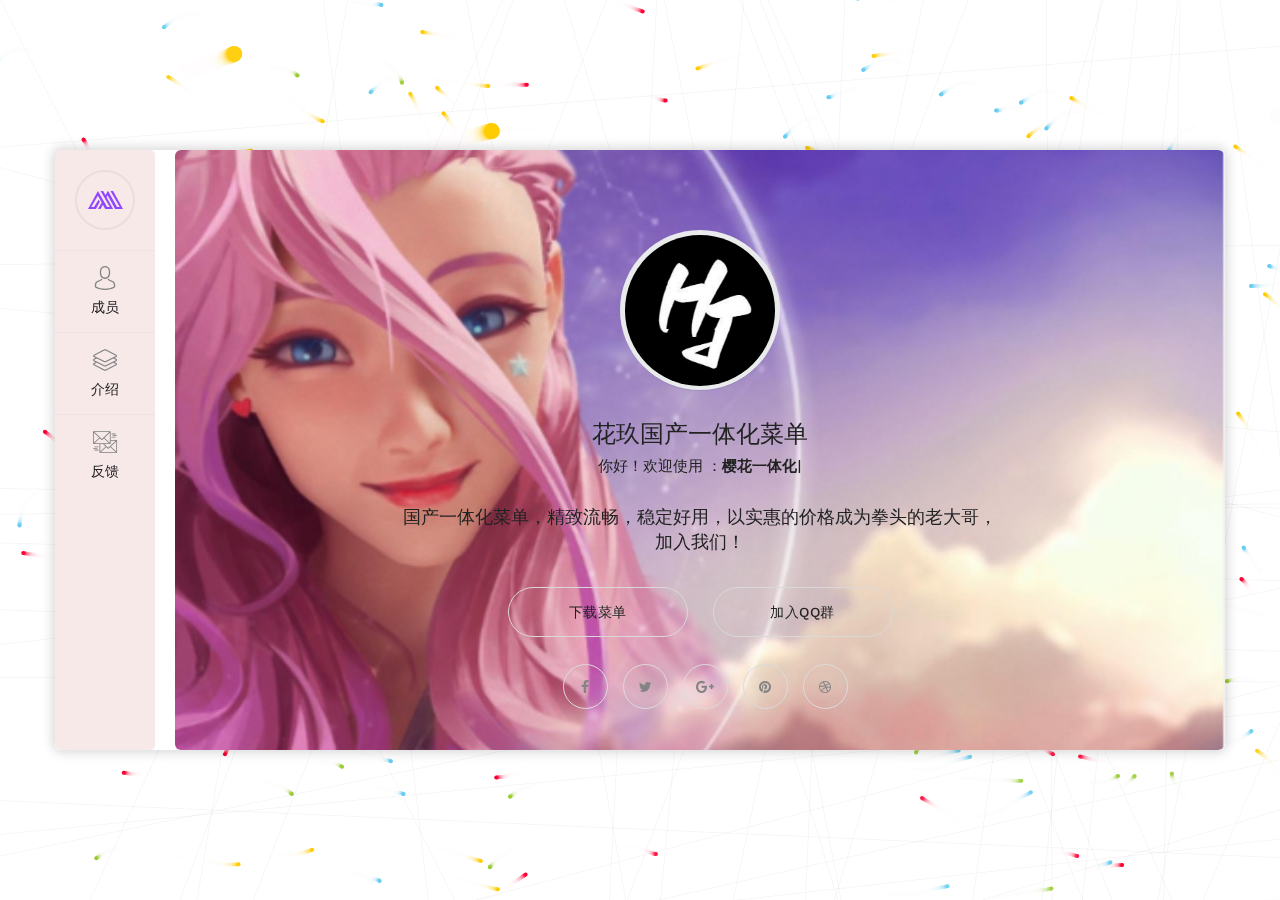
==== index.html @ d46ca5d3 "Update index.html" ====
﻿<!DOCTYPE html>
<html lang="en">
<head>
<meta charset="utf-8">
<title>花玖科技</title>
<!-- Stylesheets -->
<link href="css/bootstrap.css" rel="stylesheet">
<link href="css/style.css" rel="stylesheet">
<link href="css/responsive.css" rel="stylesheet">

<!--Favicon-->
<link rel="shortcut icon" href="images/favicon.png" type="image/x-icon">
<link rel="icon" href="images/favicon.png" type="image/x-icon">
<!-- Responsive -->
<meta http-equiv="X-UA-Compatible" content="IE=edge">
<meta name="viewport" content="width=device-width, initial-scale=1.0, maximum-scale=1.0, user-scalable=0">
<!--[if lt IE 9]><script src="js/html5shiv.js"></script><![endif]-->
<!--[if lt IE 9]><script src="js/respond.js"></script><![endif]-->
</head>

<body>

<div class="page-wrapper default-version">
 	
    <!-- Preloader -->
    <div class="preloader"></div>

    <div class="page-background">
        <div class="image-1"><img src="images/icons/shape/icon-1.png" alt=""></div>
        <div class="image-7"><img src="images/icons/shape/icon-7.png" alt=""></div>
        <canvas id="canvas"></canvas>
    </div>
    
    <!-- Mobile menu -->
    <div class="mobile-menu">
        <div class="container">
            <!--Nav Outer-->
            <div class="nav-outer clearfix">
                <div class="logo"><a href="index.html"><img src="images/logo.png" alt=""></a></div>
                <!-- Main Menu -->
                <nav class="main-menu">
                    <div class="navbar-header">
                        <!-- Toggle Button -->      
                        <button type="button" class="navbar-toggle" data-toggle="collapse" data-target=".navbar-collapse">
                            <span class="icon-bar"></span>
                            <span class="icon-bar"></span>
                            <span class="icon-bar"></span>
                        </button>
                    </div>
                    
                    <div class="navbar-collapse collapse scroll-nav clearfix">
                        <ul class="navigation clearfix">
                            
                            <li class="current"><a href="#home">Home</a></li>
                            <li><a href="#about">成员</a></li>
                            <li><a href="#services">介绍</a></li>
                            <li><a href="#contact">反馈</a></li>

                         </ul>
                    </div>
                </nav>
                <!-- Main Menu End-->                        
            </div>
            <!--Nav Outer End-->            
        </div>
    </div>
 	
    <div class="card-outer">
        <div class="scroll-box">
            <div class="container" data-animation-in="fadeInLeft" data-animation-out="fadeOutLeft">
                <div class="card-wrapper">
                    <div class="author-info" style="background-image:url(images/background/3.jpg)">
                        <div class="image"><img src="images/resource/user.png" alt=""></div>
                        <div class="author">
                            <h3>花玖一体化菜单</h3>
                            <div class="designation">
                                你好！欢迎使用
                                <div class="typing-title">
                                    <p>：<strong>樱花一体化</strong></p>
                                    <p>：<strong>花玖科技</strong></p>
                                    <p>：<strong>大侠？王者！</strong></p>
                                </div>
                                <span class="typed-title"></span>
                            </div>
                        </div>
                        <div class="link-btn">
                            <a href="http://92sakura.com/Sakura/" class="theme-btn btn-style-one">下载菜单</a>
                        </div>
                        <ul class="social-icon-two">
                            <li><a href="#"><span class="fa fa-facebook"></span></a></li>
                            <li><a href="#"><span class="fa fa-twitter"></span></a></li>
                            <li><a href="#"><span class="fa fa-google-plus"></span></a></li>
                            <li><a href="#"><span class="fa fa-pinterest"></span></a></li>
                        </ul>
                    </div>
                    <div class="card-inner-box">
                        <header class="header wow fadeInLeft" data-wow-duration="1.5s">
                            <ul class="main-menu">
                                <li class="active home"><a class="logo" href="#home"><img src="images/logo.png" alt=""></a></li>
                                <li><a href="#about"><i class="flaticon-social"></i>成员</a></li>
                                <li><a href="#services"><i class="flaticon-layers-1"></i>介绍</a></li>
                                <li><a href="#contact"><i class="flaticon-send-mail"></i>反馈</a></li>
                            </ul>
                        </header>

                        <!-- card item -->
                        <div class="card-home card-item active" id="home" style="background-image:url(images/background/1.jpg)">

                            <div class="card-inner wow fadeInUp" data-wow-duration="2s">
                                <div class="image"><img src="images/resource/user.png" alt=""></div>
                                <div class="author">
                                    <h3>花玖国产一体化菜单</h3>
                                    <div class="designation">
                                        你好！欢迎使用
                                        <div class="typing-title">
                                            <p>：<strong>樱花一体化</strong></p>
                                            <p>：<strong>花玖科技</strong></p>
                                            <p>：<strong>大侠？王者！</strong></p>
                                        </div>
                                        <span class="typed-title"></span>
                                    </div>
                                </div>
                                <div class="text">国产一体化菜单，精致流畅，稳定好用，以实惠的价格成为拳头的老大哥，加入我们！</div>
                               <div class="link-btn">
                            <a href="http://92sakura.com/Sakura/" class="theme-btn btn-style-two">下载菜单</a>
                            <a href="http://qm.qq.com/cgi-bin/qm/qr?_wv=1027&k=-rH3uV59gdQjTYf8jHHGerYgEsEcojKX&authKey=oEbeVyCGHlutgcLR4RIi%2FtwEKYshxrbym1YdJz8BWV4r%2FUS2MYGx8%2FuKbybwFA3d&noverify=0&group_code=867955718" class="theme-btn btn-style-two">加入QQ群</a>
                        </div>
                                <ul class="social-icon-two">
                                    <li><a href="#"><span class="fa fa-facebook"></span></a></li>
                                    <li><a href="#"><span class="fa fa-twitter"></span></a></li>
                                    <li><a href="#"><span class="fa fa-google-plus"></span></a></li>
                                    <li><a href="#"><span class="fa fa-pinterest"></span></a></li>
                                    <li><a href="#"><span class="fa fa-dribbble"></span></a></li>
                                </ul>
                            </div>
                            
                        </div>
                        <!-- end item -->

                        <!-- card item -->
                        <div class="card-about card-item" id="about" style="background-image:url(images/background/2.jpg)">
                            <div class="card-inner">
                                <h4 class="title">花玖菜单</h4>
                                <div class="text">国产一体化天花板,走砍,躲避,连招,预判,无残留,零追封,控价又控量,全天在线解决低价卡问题,扶持中小代理,卖一张进一张,零库存低风险,零售群首选,不吹自己不黑同行,双向的互动 促进支持与合作</div>
                                <div class="info-list">
                                    <div class="row">
                                        <div class="col-md-6">
                                            <ul class="list-style-one">
                                                <li><strong>总经销:</strong>  我很抱歉.QQ206704448</li>
                                             <li><strong>总经销:</strong>  丝坠槐虫.QQ2011111124</li>
                                                <li><strong>一级代理:</strong>  A猫不吃肉</li>
                                                <li><strong>一级代理:</strong>  暂无</li>
                                            </ul>
                                        </div>
                                        <div class="col-md-6">
                                            <ul class="list-style-one">
                                                <li><strong>一级代理:</strong>  暂无</li>
                                                <li><strong>一级代理:</strong>  暂无</li>
                                            </ul>
                                        </div>
                                    </div>
                                </div>                                    
                                    <!-- About Block -->
                        <!-- card item -->
                                </div> 
                                    </div>
                        <div class="card-services card-item" id="services" style="background-image:url(images/background/2.jpg)">
                            <div class="card-inner">
                                <h4 class="title">Services</h4>
                                <div class="row">
                                    <div class="services-block col-md-6">
                                        <div class="inner-box">
                                            <div class="icon-box"><span class="icon flaticon-pen-tool"></span></div>
                                            <div class="text">优秀的 团队 制作 </div>
                                        </div> 
                                    </div>
                                    <div class="services-block col-md-6">
                                        <div class="inner-box">
                                            <div class="icon-box"><span class="icon flaticon-folder"></span></div>
                                            <div class="text">安全的 防封 功能 </div>
                                        </div> 
                                    </div>
                                    <div class="services-block col-md-6">
                                        <div class="inner-box">
                                            <div class="icon-box"><span class="icon flaticon-computer"></span></div>
                                            <div class="text">流畅的 帧率 运行 </div>
                                        </div> 
                                    </div>
                                    <div class="services-block col-md-6">
                                        <div class="inner-box">
                                            <div class="icon-box"><span class="icon flaticon-layers-1"></span></div>
                                            <div class="text">强大的 数据 交互 </div>
                                        </div> 
                                    </div>
                                    <div class="services-block col-md-6">
                                        <div class="inner-box">
                                            <div class="icon-box"><span class="icon flaticon-web-design"></span></div>
                                            <div class="text">丝滑的 界面 操作 </div>
                                        </div> 
                                    </div>
                                    <div class="services-block col-md-6">
                                        <div class="inner-box">
                                            <div class="icon-box"><span class="icon flaticon-photo-camera"></span></div>
                                            <div class="text">完全的 绘制 覆盖 </div>
                                        </div> 
                                    </div>
                                </div>
                            </div>
                        </div>
                        <!-- end item -->
                        <!-- card item -->
                        <div class="card-contact card-item" id="contact" style="background-image:url(images/background/2.jpg)">
                            <div class="card-inner">
                                <h3 class="title">Contact</h3>
                                <h4>建议、BUG反馈</h4>
                                <div class="row clearfix">
                                    <div class="col-md-6">
                                        <ul class="list-style-two">
                                            <li><span class="icon flaticon-note-1"></span>邮箱：935790051@qq.com <br>邮箱：206704448@qq.com</li>
                                        </ul>
                                    </div>
                                    <div class="col-md-6">
                                        <div class="map-section">
                                            <div class="home-google-map">
                                                <div 
                                                    class="google-map" 
                                                    id="contact-google-map" 
                                                    data-map-lat="40.700843" 
                                                    data-map-lng="-74.004012" 
                                                    data-icon-path="images/icons/map-marker.png"
                                                    data-map-title="Chester"
                                                    data-map-zoom="11" >
                                                </div>
                                            </div>
                                        </div>
                                    </div>
                                </div>
                                            </div>
                                            
                                        </div>
                                    </form>
                                        
                                </div>
                                <!--End Contact Form -->
                                        
                            </div>
                        </div>
                        <!-- end item -->

                    </div>
                </div>
                    
            </div>
        </div>
            
    </div>

</div>
<!--End pagewrapper-->


<script src="js/jquery.js"></script> 

<script src="js/bootstrap.min.js"></script>
<script src="js/jquery.mCustomScrollbar.concat.min.js"></script>
<script src="js/owl.js"></script>
<script src="js/wow.js"></script>
<script src="js/appear.js"></script>
<script src="js/jquery.fancybox.js"></script>
<script src="js/element-in-view.js"></script>
<script src="js/knob.js"></script>
<script src="js/validate.js"></script>
<script src="js/mousemoveparallax.js"></script>
<script src="js/pagenav.js"></script>
<script src="js/jquery-type.js"></script>
<script src="js/jquery.nicescroll.min.js"></script>
<script src="js/particle-alone.js"></script>
<script src="js/script.js"></script>

<!--Google Map APi Key-->
<script src="http://ditu.google.cn/maps/api/js?key=AIzaSyATY4Rxc8jNvDpsK8ZetC7JyN4PFVYGCGM"></script>
<script src="js/gmaps.js"></script>
<script src="js/map-script.js"></script>
<!--End Google Map APi-->

</body>
</html>
---- css/style.css ----
/* Mahira HTML Template*/

/************ TABLE OF CONTENTS ***************
1. Fonts
2. Reset
3. Global
4. Header
5. About
6. Resume
7. Services
8. Works
9. Blog
10. Contact
**********************************************/

/*** 

====================================================================
	Fonts
====================================================================

 ***/

@import url('https://fonts.googleapis.com/css?family=Poppins:400,500,600,700,800|Work+Sans:400,500,700');

/*font-family: 'Poppins', sans-serif;
font-family: 'Work Sans', sans-serif;*/

@import url('font-awesome.css');
@import url('flaticon.css');
@import url('animate.css');
@import url('owl.css');
@import url('jquery-ui.css');
@import url('jquery.fancybox.min.css');
@import url('jquery.mCustomScrollbar.min.css');
@import url('custom-animate.css');
@import url('multi-scroll.css');

/*** 

====================================================================
	Reset
====================================================================

 ***/

* {
	margin:0px;
	padding:0px;
	border:none;
	outline:none;
}

/*** 

====================================================================
	Global Settings
====================================================================

 ***/

body {
	font-size:15px;
	color:#777777;
	line-height:1.7em;
	font-weight:400;
	background:#ffffff;
	-webkit-font-smoothing: antialiased;
	-moz-font-smoothing: antialiased;
	font-family: 'Work Sans', sans-serif;
}

a{
	text-decoration:none;
	cursor:pointer;
	color:#fc6183;
}

a:hover,a:focus,a:visited{
	text-decoration:none;
	outline:none;
}

h1,h2,h3,h4,h5,h6 {
	position:relative;
	font-weight:normal;
	background:none;
	margin:0px;
	line-height:1.6em;
	font-family: 'Poppins', sans-serif;
}

textarea{
	overflow:hidden;
}

p{
	font-size: 14px;
	position:relative;
	line-height:1.8em;	
	margin-bottom: 0;
	color: #777777;
}

::-webkit-input-placeholder{color: inherit;}
::-moz-input-placeholder{color: inherit;}
::-ms-input-placeholder{color: inherit;}

.auto-container{
	position:static;
	max-width:1200px;
	padding:0px 15px;
	margin:0 auto;
}

.medium-container{
	max-width:850px;
}

.page-wrapper{
	position:relative;
	margin:0 auto;
	width:100%;
	min-width:300px;
	background-position: center;
	background-repeat: repeat;
}

.page-wrapper.bg-lines{
	background-image: url(../images/icons/line.png);
}


ul,li{
	list-style:none;
	padding:0px;
	margin:0px;	
}

.centered{
	text-align:center;	
}

.theme-btn{
	display:inline-block;
	letter-spacing: .5px;
	transition:all 0.3s ease;
	-moz-transition:all 0.3s ease;
	-webkit-transition:all 0.3s ease;
	-ms-transition:all 0.3s ease;
	-o-transition:all 0.3s ease;
}

/*Btn Style One*/
.btn-style-one{
	position:relative;
	font-size:14px;
	line-height:22px;
	text-align: center;
	padding:14px 30px;
	color:#ffffff;
	font-weight:500;
	text-transform: uppercase;
	letter-spacing:.5px;
	-webkit-border-radius: 40px;
	-moz-border-radius: 40px;
	-ms-border-radius: 40px;
	-o-border-radius: 40px;
	border-radius: 40px;
	background: #9147ff;
}

.btn-style-one:hover{
	color: #fff;
	background: #222;
}

/*Btn Style two*/
.btn-style-two{
	position:relative;
	font-size:14px;
	line-height:22px;
	text-align: center;
	padding: 13px 30px;
	color:#222;
	font-weight:500;
	text-transform: uppercase;
	letter-spacing:.5px;
	-webkit-border-radius: 40px;
	-moz-border-radius: 40px;
	-ms-border-radius: 40px;
	-o-border-radius: 40px;
	border-radius: 40px;
	background: transparent;
	border: 1px solid #d9d9d9;
}

.btn-style-two:hover{
	color: #ffffff;
	background: #9147ff;
	border-color: #9147ff;
}


/*Social Icon One*/

.social-icon-one{
	position:relative;
}

.social-icon-one li{
	position:relative;
	margin-left:10px;
	display:inline-block;
}

.social-icon-one li a{
	font-size:14px;
	color:#111111;
}

.social-icon-one li a:hover{
	color:#1d1d1d;
}

/*Social Icon two*/

.social-icon-two{
	position:relative;
}

.social-icon-two li{
	position:relative;
	margin-left:10px;
	display:inline-block;
}

.social-icon-two li a{
	font-size:14px;
	color: #848484;
	height:  45px;
	width:  45px;
	text-align:  center;
	line-height:  45px;
	border: 1px solid #dbdbdb;
	display:  inline-block;
	border-radius: 50%;
	transition: .5s ease;
}

.social-icon-two li a:hover{
	color:#fff;
	background-color: #9147ff;
}

.theme_color{
	color:#fc6183;	
}

.preloader{
	position:fixed;
	left:0px;
	top:0px;
	width:100%;
	height:100%;
	z-index:999999;
	background-color:#ffffff;
	background-position:center center;
	background-repeat:no-repeat;
	background-image:url(../images/icons/preloader.svg);
}

img{
	display:inline-block;
	max-width:100%;
	height:auto;	
}

/* page background */
.page-background {
	position: fixed;
    overflow: hidden;
    top: 0;
    left: 0;
    width: 100%;
    height: 100%;
	background-image: -moz-linear-gradient( 110deg, rgb(145,71,255) 0%, rgb(121,39,245) 100%);
    background-image: -webkit-linear-gradient( 110deg, rgb(145,71,255) 0%, rgb(121,39,245) 100%);
    background-image: -ms-linear-gradient( 110deg, rgb(145,71,255) 0%, rgb(121,39,245) 100%);
}

.page-background .image-1 {
	position: absolute;
	left: 0;
	top: 0;
}

.page-background .image-7 {
	position: absolute;
	right: 0;
	bottom: 0px;
}

/* parallax container */

.parallax-container {
    position: absolute;
    left: 0;
    top: 0;
    width: 100%;
    height: 100%;
}

.parallax-container .image-2 {
	position: absolute;
	left: 120px;
	top: 50%;
}

.parallax-container .image-3 {
	position: absolute;
	left: 50%;
	top: 90px;
}

.parallax-container .image-4 {
	position: absolute;
	right: 30%;
	top: 5px;
}

.parallax-container .image-5 {
	position: absolute;
	right: 150px;
	bottom: 50%;
}

.parallax-container .image-6 {
	position: absolute;
	left: 30%;
	bottom: 50px;
}


.card-outer {
    position: fixed;
    display: flex;
    flex-direction: row;
    flex-wrap: wrap;
    justify-content:  center;
    align-items:  center;
    height:  100%;
    width:  100%;
    top:  0;
    left:  0;
}

.card-outer .container {
	position: relative;
}


/*** 

====================================================================
	Header
====================================================================

 ***/

.header {
	position: absolute;
	left: 0;
	top: 0;
	bottom: 0;
	background-color: #f8e9e9;
	border-radius: 5px;
	transition: .5s ease;
	z-index: 99;
	overflow: hidden;
}

.card-outer .card-inner-box.offsetleft .header {
	border-radius: 0px;
}

.header ul {
	text-align: center;
}

.header ul li {
	position: relative;
	min-width: 100px;
	border-bottom: 1px solid #f0e2e2;
}

.header ul li:last-child {
	border-bottom: 0px;
}

.header ul li a.logo {
    border: 2px solid #ebdddd;
    border-radius: 50%;
    height: 60px;
    width: 60px;
    padding: 0 0;
    line-height: 54px;
    margin: 20px auto;
}

.header ul li.active a.logo {
	background-color: transparent;
}

.header ul li a {
	position: relative;
	color: #212121;
	padding: 15px 21px 12px;

	display:  block;
	font-size:  14px;
	font-family:  'Poppins', sans-serif;
	background: #f8e9e9;
	z-index: 99;
}

.header ul li:before {
	position: absolute;
	content: '';
	background-color: #9147ff;
	height: 50px;
	width: 50px;
	right: 10px;
	top: 15px;
	transform: rotate(45deg);
	transition:  .5s ease;
}

.header ul li.active:before {
	right: 0;
	z-index: 99;
}

.header ul li.home:before {
	display: none;
}

.header ul li a i {
	display:  block;
	color: #838383;
	font-size: 24px;
	margin-bottom: 3px;
}

.header ul li.active a {
    background: #9147ff;
    color: #fff;
}

.header ul li.active a i {
    color: #fff;
}

/* Mobile menu */

.mobile-menu {
    background: #fff;
    position: fixed;
    top: 0;
    left: 0;
    width: 100%;
    z-index: 9999;
    display: none;
    box-shadow: 0 0 40px rgba(0, 0, 0, 0.1);
}

.mobile-menu .nav-outer {
	position: relative;
}

.mobile-menu .logo {
    position: absolute;
    left: 0;
    top: 0;
    z-index: 99;
    border-right: 1px solid #ececec;
    padding: 13px 0;
    padding-right: 24px;
}

/*** 

====================================================================
	Card item
====================================================================

 ***/

.card-outer .card-wrapper {
	background-color: #fff;
	border-radius: 7px;
	overflow: hidden;
}

.card-outer .card-inner-box {
	position: relative;
	min-height: 600px;
	background-image: -moz-linear-gradient( 110deg, rgb(145,71,255) 0%, rgb(121,39,245) 100%);
	background-image: -webkit-linear-gradient( 110deg, rgb(145,71,255) 0%, rgb(121,39,245) 100%);
	background-image: -ms-linear-gradient( 110deg, rgb(145,71,255) 0%, rgb(121,39,245) 100%);
	transition: 1s ease;
}

.card-outer .card-inner-box.offsetleft {
	transition: .5s ease;
	transform: translate(350px);
}

.card-item {
    position: absolute;
    border-radius: 6px;
    border-top-left-radius: 0px;
    border-bottom-left-radius: 0px;
    top: 0;
    left: 100px;
    right: 0;
    bottom: 0;
    opacity: 0;
    visibility: hidden;
    z-index: 8;
    max-width: 720px;
}

.card-inner-box.active .card-item {
	border-top-left-radius: 0px;
	border-bottom-left-radius: 0px;
    background-repeat: no-repeat;
    background-position: right center;
}

.card-item .card-inner {
	height: 100%;
	transition: .5s ease;
}

.card-inner-box .card-home {
	text-align: center;
	left: 120px;
	background-position: center;
	background-repeat: no-repeat;
	background-size: cover;
	border-radius: 6px;
	max-width: 1050px;
	padding-top: 80px;
}

.card-item.active {
	opacity: 1;
	visibility: visible;
	z-index: 10;
	transition: visibility 1s linear, opacity 0.5s linear;
}

.card-item.hide-item {
	opacity: 0;
	visibility: hidden;
	z-index: 9;
}

.card-home .image {
	width: 160px;
	height: 160px;
	margin: 0 auto;
	margin-bottom: 25px;
	background: #fff;
	border-radius: 50%;
}

.card-home .image img {
	border: 5px solid rgba(31, 53, 67, 0.10);
	border-radius: 50%;
}

.card-home .author h3 {
	font-weight: 500;
	color: #222;
}

.card-home .author .designation {
	font-family: 'Poppins', sans-serif;
	font-size: 15px;
	margin-bottom: 25px;
	color: #222;
}

.card-home .text {
	font-size: 18px;
	max-width: 600px;
	margin: 0 auto;
	margin-bottom: 25px;
	color: #222;
}

.card-home .link-btn {
	margin-bottom: 20px;
}

.card-home .theme-btn {
	margin: 7px 10px;
	min-width: 180px;
}

/* author info */
.author-info {
	position: absolute;
	left: 0px;
	top: 0;
	bottom: 0;
	text-align: center;
	padding: 50px 15px;
	padding-top: 140px;
	min-width: 350px;
	border-bottom-left-radius: 6px;
	border-top-left-radius: 8px;
	background-repeat: no-repeat;
	background-position: center;
}

.author-info .image {
	width: 160px;
	height: 160px;
	border-radius: 50%;
	margin: 0 auto;
	margin-bottom: 35px;
	background: #fff;
}

.author-info .image img {
	border: 5px solid rgba(31, 53, 67, 0.10);
	border-radius: 50%;
}

.author-info .author h3 {
	font-weight: 500;
	color: #222;
}

.author-info .author .designation {
	font-family: 'Poppins', sans-serif;
	font-size: 15px;
	margin-bottom: 30px;
	color: #222;
}

.author-info .text {
	font-size: 18px;
	max-width: 600px;
	margin: 0 auto;
	margin-bottom: 30px;
	color: #222;
}

.author-info .link-btn {
	margin-bottom: 30px;
}

.author-info .theme-btn {
	margin: 0 10px;
}

/*** 

====================================================================
	About Us	
====================================================================

***/

.card-about {
	padding: 50px 50px;
}

.card-about .title {
	font-size: 22px;
	font-weight: 500;
	color: #222;
	margin-bottom: 20px;
}

.card-about .text {
	position: relative;
	margin-bottom: 20px;
}

.card-about .info-list {
	margin-bottom: 28px;
	padding-bottom: 20px;
	border-bottom: 1px solid #e5e5e5;
}

.card-about .list-style-one {
	position: relative;
}

.card-about .list-style-one li {
	position: relative;
	color: #848484;
	margin-bottom: 10px;
}

.card-about .list-style-one li strong {
	color: #222;
}

.skill-section .row{
	margin: 0 -60px;
}

.skill-section .skill-block{
	padding: 0 60px;
}

.skill-block{
	position: relative;
	margin-bottom: 30px;
	text-align:  left;
}

.skill-block .inner-box{
	position: relative;
	display:  inline-block;
}

.skill-block .graph-outer{
	position: relative;
	left: 0;
	top: 0;
	text-align: center;
	display: inline-block;
}

.skill-block .graph-outer .count-box{
    position: absolute;
    left: 0;
    top: 50%;
    width: 100%;
    font-size: 20px;
    color: #222222;
    font-weight: 300;
    line-height: 40px;
    margin-top: -20px;
}

.skill-block h3{
	position: relative;
	font-size: 15px;
	line-height: 1.2em;
	color: #222222;
	font-weight: 400;
	text-align:  center;
	font-family:  'Work Sans', sans-serif;
	margin-top: 5px;
}

.skill-block .sub-title{
	display: block;
	font-size: 12px;
	line-height: 18px;
	color: #00aeef;
	font-weight: 400;
	margin-top: 3px;
}

.skill-block .text{
	position: relative;	
	font-size: 18px;
	line-height: 28px;
	color: #555555;
	font-weight: 300;
	margin-top: 15px;
}


/*** 

====================================================================
	Resume Section
====================================================================

***/

.card-resume{
	padding: 50px 50px;
}

.card-resume .title {
    font-size: 22px;
    font-weight: 500;
    color: #222;
    margin-bottom: 15px;
    padding-bottom: 10px;
    border-bottom: 1px solid #e5e5e5;
    margin-top: -9px;
}

.card-resume .timeline-column{
	position:relative;
	margin-bottom: 40px;
}

.card-resume .timeline-column .inner{
	position:relative;
	padding-left: 13px;
	padding-bottom:2px;
}

.card-resume .timeline-column .inner:before{
	content:'';
	position:absolute;
	left: 12px;
	top: 60px;
	border-left:1px solid #d0d0d0;
	bottom: 0;
}

.card-resume .timeline-column .col-header{
	position:relative;
	padding-left: 22px;
	margin-bottom: 5px;
}

.card-resume .timeline-column .col-header h2{
	position:relative;
	font-size: 18px;
	color: #222;
	font-weight: 500;
	text-transform:capitalize;
	line-height:42px;
}

.dark-layout .card-resume .timeline-column .col-header h2{
	color:#ffffff;
}

.card-resume .timeline-column .col-header .icon-box{
	position:absolute;
	left: -26px;
	top: -4px;
}

.card-resume .timeline-column .col-header .icon-box .icon-inner{
	position:relative;
	width:52px;
	height:52px;	
}

.dark-layout .card-resume .timeline-column .col-header .icon-box .icon{
	color:#1e1e1e;	
}


.card-resume .timeline-column .col-header .icon-box .icon{
	position:relative;
	display:block;
	width:52px;
	height:52px;
	text-align:center;
	color:#9147ff;
	font-size:24px;
	line-height:52px;
	z-index:1;
}

.card-resume .timeline-column .timeline-block{
	position:relative;
	margin-bottom: 28px;
}

.card-resume .timeline-column .timeline-block:last-child{
	margin-bottom:0px;	
}

.card-resume .timeline-column .timeline-block .inner-box{
	position:relative;
	padding-left:30px;
}

.card-resume .timeline-column .timeline-block .date{
	position:relative;
	display:inline-block;
	margin-bottom: 9px;
	line-height:24px;
	font-size:14px;
	color:#222;
	font-weight:400;
	font-family: 'Poppins', sans-serif;
}

.card-resume .timeline-column .timeline-block .date span {
	color: #9147ff;
}

.card-resume .timeline-column .timeline-block h4{
	position: relative;
	font-size:16px;
	color:#333333;
	font-weight: 500;
	margin-bottom: 5px;
}

.card-resume .timeline-column .timeline-block h4:before{
	content:'';
	position:absolute;
	left: -37px;
	top:4px;
	width: 13px;
	height: 13px;
	border: 2px solid #9147ff;
	border-radius:50%;
	background:  #fff;
}

.card-resume .timeline-column .timeline-block .text{
	font-size:14px;
}

/*** 

====================================================================
	Services Section
====================================================================

***/

.card-services{
	padding: 50px 50px;
}

.card-services .title {
    font-size: 22px;
    font-weight: 500;
    color: #222;
    margin-bottom: 15px;
    padding-bottom: 20px;
    border-bottom: 1px solid #e5e5e5;
    margin-top: -9px;
}

.services-block {
	position: relative;
}

.services-block .inner-box {
	position: relative;
	padding-left: 95px;
	margin-top: 40px;
	min-height: 100px;
}

.services-block .icon-box {
	position: absolute;
	left: 0;
	top: 0;
	color: #9147ff;
	height: 75px;
	width: 75px;
	text-align: center;
	line-height: 73px;
	border: 1px solid #e5e5e5;
	font-size: 34px;
	border-radius: 50%;
	transition: .5s ease;
}

.services-block .icon-box span {
	position: relative;
}

.services-block:hover .icon-box {
	border-color: #9147ff;
	color: #fff;
}

.services-block .icon-box:before {
	position: absolute;
	content: '';
	background-color: #9147ff;
	left: 0;
	top: 0;
	bottom: 0;
	right: 0;
	border-radius: 50%;
	transform: scale(0);
	transition: .5s ease;
}

.services-block:hover .icon-box:before {
	transform: scale(1);
}

.services-block h4 {
	position: relative;
	font-size: 18px;
	margin-bottom: 10px;
}

.services-block h4 a {
	color: #222;
}

.services-block .text {
	margin-bottom: 10px;
}


/*** 

====================================================================
	Projects Section
====================================================================

***/

.card-projects {
	padding: 50px 50px;
}

.card-projects .title {
    font-size: 22px;
    font-weight: 500;
    color: #222;
    margin-bottom: 30px;
    padding-bottom: 15px;
    border-bottom: 1px solid #e5e5e5;
    margin-top: -9px;
}

.projects-block {
    position: relative;
    margin-bottom: 30px;
}

.projects-block .inner-box {
    position: relative;
}

.projects-block .image img {
    width: 100%;
    transition: .5s ease;
}

.projects-block:hover .image img {
	transform: scale(1.15);
}

.projects-block .image::before {
    background: rgba(145, 71, 255, 0.90);
    bottom: 0px;
    content: "";
    left: 0px;
    opacity: 0;
    position: absolute;
    right: 0px;
    top: 0px;
    z-index: 9;
    transition: all 0.4s ease-in-out 0s;
}

.projects-block:hover .image::before {
    opacity: 1;
}

.projects-block .image {
    position: relative;
    border-radius:  5px;
    overflow:  hidden;
}

.projects-block .overlay a {
    background: rgba(255, 255, 255, 1) none repeat scroll 0 0;
    border-radius: 50%;
    color: #9147ff;
    font-size: 20px;
    height: 60px;
    line-height: 60px;
    opacity: 0;
    position: absolute;
    text-align: center;
    transform: translateX(-50%) translateY(-50%) scale(0.6);
    transition: all 0.4s ease 0s;
    width: 60px;
}

.projects-block .overlay a:hover {
    background: rgba(255, 255, 255, .8) none repeat scroll 0 0;
    color: #000;
}

.projects-block:hover .overlay a {
    opacity: 1;
    transform: translateX(-50%) translateY(-50%) scale(1);
}

.projects-block .overlay {
    left: 0;
    opacity: 0;
    position: absolute;
    right: 0;
    text-align: center;
    top: 50%;
    transform: translateY(-50%);
    transition: all 0.5s ease 0s;
    z-index: 10;
}

.projects-block:hover .overlay {
    opacity: 1;
}

.projects-block .caption-title {
    bottom: 20px;
    left: 20px;
    opacity: 0;
    position: absolute;
    transition: all 0.3s ease-in-out 0s;
    z-index: 12;
}

.projects-block:hover .caption-title {
    opacity: 1;
}

.projects-block .caption-title h3 {
    color: #fff;
    font-size: 20px;
    font-weight: 500;
    text-transform: capitalize;
    transform: translateY(15px);
    transition: all 0.4s ease-in-out 0s;
}

.projects-block .caption-title h3 a {
    color: #fff;
}

.projects-block:hover .caption-title h3,
.projects-block:hover .caption-title span {
    transform: translateX(0px);
}

.projects-block .caption-title span {
    color: #fff;
    display: inline-block;
    font-size: 15px;
    line-height: 16px;
    transform: translateY(15px);
    transition: all 0.4s ease-in-out 0s;
    text-transform: capitalize;
}

.projects-block .caption-title-two {
    padding-top: 15px;
    padding-left:  20px;
    padding-bottom:  20px;
    box-shadow: 0 0 20px 1px #0000001f;
}

.projects-block .caption-title-two h3 a {
    color: #222;
    font-size: 20px;
    font-weight: 500;
    text-transform: capitalize;
}

.projects-block .caption-title-two span {
    font-size: 15px;
    line-height: 16px;
    font-weight: 500;
    text-transform: capitalize;
}

/*** 

====================================================================
	Blog Section
====================================================================

***/

.card-blog {
	padding: 50px 50px;
}

.card-blog .title {
    font-size: 22px;
    font-weight: 500;
    color: #222;
    margin-bottom: 30px;
    padding-bottom: 15px;
    border-bottom: 1px solid #e5e5e5;
    margin-top: -9px;
}

.news-block {
	position: relative;
	margin-bottom: 26px;
}

.news-block .image {
	position: relative;
}

.news-block .image img {
	border-top-left-radius: 5px;
	border-top-right-radius: 5px;
	width: 100%;
}


.news-block .image:before {
    background: rgba(0, 0, 0, 0.75);
    content: "";
    opacity: 0;
    position: absolute;
    top: 0px;
    left: 0px;
    width: 100%;
    height: 0%;
    transition: all 0.4s ease-in-out 0s;
}

.single-post .news-block .image:before {
	display: none;
}

.news-block:hover .image::before {
    opacity: 1;
    height: 100%;
}


.news-block .overlay a {
    background: rgba(255, 255, 255, 1) none repeat scroll 0 0;
    border-radius: 50%;
    color: #9147ff;
    font-size: 20px;
    height: 60px;
    line-height: 60px;
    opacity: 0;
    position: absolute;
    text-align: center;
    transform: translateX(-50%) translateY(-50%) scale(0.6);
    transition: all 0.4s ease 0s;
    width: 60px;
}

.news-block .overlay a:hover {
    background: rgba(255, 255, 255, .8) none repeat scroll 0 0;
    color: #000;
}

.news-block:hover .overlay a {
    opacity: 1;
    transform: translateX(-50%) translateY(-50%) scale(1);
}

.news-block .overlay {
    left: 0;
    opacity: 0;
    position: absolute;
    right: 0;
    text-align: center;
    top: 50%;
    transform: translateY(-50%);
    transition: all 0.5s ease 0s;
    z-index: 10;
}

.news-block:hover .overlay {
    opacity: 1;
}

.news-block .date {
	position: absolute;
	left: 30px;
	top: 30px;
	height: 70px;
	width: 70px;
    line-height: 24px;
    padding: 9px 0;
	text-align: center;
	border-radius: 5px;
	background-color: #9147ff;
	font-size: 16px;
	color: #fff;
}

.news-block .date strong {
	font-size: 24px;
	font-weight: 500;
}

.news-block .lower-content {
	padding: 30px;
	border: 1px solid #e5e5e5;
	border-top: 0px;
	border-bottom-left-radius: 5px;
	border-bottom-right-radius: 5px;
}

.news-block .lower-content h4 {
	font-size: 18px;
	color: #222;
	margin-bottom: 5px;
	font-weight: 500;
}

.news-block .lower-content h4 a {
	color: #222;
}

.news-block .lower-content .post-meta {
	color: #848484;
}

.news-block .lower-content .post-meta span {
	color: #9147ff;
}

/* single post */

.single-post .news-block .lower-content {
	padding: 0px;
	padding-top: 30px;
	border: 0px;
}

.single-post .news-block .lower-content h4 {
	font-size: 24px;
}

.single-post .news-block .lower-content .post-meta {
	margin-bottom: 20px;
}

.single-post .news-block .lower-content p {
	margin-bottom: 30px;
}

.single-post .news-block .lower-content p:last-child {
	margin-bottom: 0px;
}

/* share box */
.share-box {
	position: relative;
}

.share-box li {
	display: inline-block;
	color: #222;
	font-size: 16px;
}

.share-box li a {
	color: #222;
}

.share-box li span {
	color: #9147ff;
}

/* Comments Area */

.single-post .comments-area{
	position:relative;
	margin-top: 30px;
	margin-bottom: 30px;
	padding-top: 30px;
	border-top:  1px solid #ebebeb;
}

.single-post .group-title{
	position:relative;
	margin-bottom:38px;
}

.single-post .group-title h2{
	position:relative;
	font-size:25px;
	color:#111111;
	font-weight:500;
	padding-bottom:0px;
}

.single-post .comments-area .comment-box{
	position:relative;
	padding:0px 0px 0px;
	margin-bottom:45px;
	-webkit-transition:all 300ms ease;
	-ms-transition:all 300ms ease;
	-o-transition:all 300ms ease;
	-moz-transition:all 300ms ease;
	transition:all 300ms ease;
}

.single-post .comments-area .comment-box.reply-comment{
	margin-left:100px;
}

.single-post .comments-area .comment-box:last-child .comment .comment-inner{
	margin-bottom:0px;
	padding-bottom:0px;
	border:0px;
}

.single-post .comments-area .comment-box:hover{
	border-color:#222222;	
}

.single-post .comments-area .comment{
	position:relative;
	font-size:14px;
	padding:0px 0px 40px 110px;
	border-bottom:1px solid #ebebeb;
}

.single-post .comments-area .comment .comment-inner{
	position:relative;
}

.single-post .comments-area .comment .comment-reply{
	position:relative;
	color:#111111;
	font-size:15px;
	font-weight:500;
	text-transform:capitalize;
	-webkit-transition:all 300ms ease;
	-ms-transition:all 300ms ease;
	-o-transition:all 300ms ease;
	-moz-transition:all 300ms ease;
	transition:all 300ms ease;
}

.single-post .comments-area .comment .comment-reply .icon{
	font-size:13px;
	margin-right:8px;
}

.single-post .comments-area .comment-box .author-thumb{
	position:absolute;
	left:0px;
	top:0px;
	width:86px;
	overflow:hidden;
	margin-bottom:20px;
}

.single-post .comments-area .comment-box .author-thumb img{
	display:block;
	border-radius:  50%;
}

.single-post .comments-area .comment-info{
	color:#3e5773;
	line-height:24px;
	font-size:13px;	
}

.single-post .comments-area .comment-box strong{
	font-size:20px;
	font-weight:500;
	color:#111111;
	line-height:16px;
	text-transform:capitalize;
}

.single-post .comments-area .comment-box .text{
	color:#777777;
	font-size:14px;
    margin-top:10px;
	margin-bottom:20px;
    line-height: 1.8em;
	font-weight:300;
	max-width:510px;
}

.single-post .comments-area .comment-info .comment-time{
	position:relative;
	font-size:13px;
	color:#777777;
	font-weight:300;
}

.single-post .comments-area .comment-box .theme-btn{
	padding:5px 30px;
	font-size:12px;
	border:1px  solid #fbca00;
	text-transform:uppercase;
	letter-spacing:1px;
}



/*** 

====================================================================
	Blog Section
====================================================================

***/

.card-contact {
	padding: 50px 50px;
}

.card-contact .title {
    font-size: 22px;
    font-weight: 500;
    color: #222;
    margin-bottom: 30px;
    padding-bottom: 15px;
    border-bottom: 1px solid #e5e5e5;
    margin-top: -9px;
}

.card-contact h4 {
	font-size: 18px;
	color: #222;
	margin-bottom: 24px;
}

/*List Style two*/

.list-style-two{
	position:relative;
}

.list-style-two li{
	position:relative;
	margin-bottom:35px;
	color: #222;
	font-size: 15px;
	font-weight:400;
	padding-left: 45px;
}

.list-style-two li .icon{
	position:absolute;
	left:0px;
	top: 7px;
	color: #9147ff;
	font-size:30px;
	line-height:1em;
}

.list-style-two li:last-child .icon{
	top:10px;
}

/*** 

====================================================================
	Map Style
====================================================================

***/

.home-google-map .google-map {
	width: 100%;
	height: 270px;
}

.home-google-map .gmnoprint {
	display: none;
}

/* google map two */

.map-section {
	position: relative;
	margin-bottom: 50px;
}

.map-data {
	text-align: center;
	font-size: 14px;
	font-weight: 400;
	line-height: 1.8em;
}

.map-data h6 {
	font-size: 16px;
	font-weight: 700;
	text-align: center;
	margin-bottom: 5px;
	color: #121212;
}

.map-canvas {
	height: 270px;
}

.gmnoprint {
	display: none;
}


/*** 

====================================================================
	Contact Section
====================================================================

***/

.contact-section {
	position: relative;
}

.contact-section .sec-title:before {
	display: none;
}

.contact-section .sec-title-two h2 {
	color: #222;
	font-size: 30px;
	font-weight: 700;
	margin-bottom: 15px;
}

.contact-section .sec-title-two .text {
	margin-bottom: 50px;
}

/* Contact Fom */

.contact-section .form-column {
	position: relative;
}

.contact-section .form-column .inner-column {
	position: relative;
	padding-left: 15px;
}

.contact-section .form-column h2 {
	position: relative;
	color: #222222;
	font-size: 22px;
	font-weight: 700;
	margin-bottom: 18px;
}

.contact-form {
	position: relative;
}

.contact-form .form-group {
	margin-bottom: 30px;
}

.contact-form .form-group:last-child {
	margin-bottom: 0px;
}

.contact-form .form-group input[type="text"],
.contact-form .form-group input[type="password"],
.contact-form .form-group input[type="tel"],
.contact-form .form-group input[type="email"],
.contact-form .form-group select {
	position: relative;
	display: block;
	width: 100%;
	line-height: 28px;
	padding: 10px 30px;
	color: #888888;
	border: 1px solid #e5e5e5;
	border-radius: 25px;
	height: 50px;
	font-size: 13px;
	background: #ffffff;
	-webkit-transition: all 300ms ease;
	-ms-transition: all 300ms ease;
	-o-transition: all 300ms ease;
	-moz-transition: all 300ms ease;
	transition: all 300ms ease;
}

.contact-form .form-group input[type="text"]:focus,
.contact-form .form-group input[type="password"]:focus,
.contact-form .form-group input[type="tel"]:focus,
.contact-form .form-group input[type="email"]:focus,
.contact-form .form-group select:focus,
.contact-form .form-group textarea:focus {
	border-color: #222222;
}

.contact-form .form-group textarea {
	position: relative;
	display: block;
	width: 100%;
	line-height: 24px;
	padding: 15px 30px;
	color: #888888;
	border: 1px solid #e5e5e5;
	height: 120px;
	background: #ffffff;
	resize: none;
	font-size: 13px;
	-webkit-transition: all 300ms ease;
	-ms-transition: all 300ms ease;
	-o-transition: all 300ms ease;
	-moz-transition: all 300ms ease;
	transition: all 300ms ease;
}

.contact-form button .fa {
	margin-left: 5px;
}

.contact-form input.error,
.contact-form select.error,
.contact-form textarea.error {
	border-color: #ff0000 !important;
}

.contact-form label.error {
	display: block;
	line-height: 24px;
	padding: 5px 0px 0px;
	margin: 0px;
	text-transform: uppercase;
	font-size: 12px;
	color: #ff0000;
	font-weight: 500;
}

/*Contact form style two */

.contact-form.style-two .row {
	margin: 0 -10px;
}

.contact-form.style-two .form-group {
	padding: 0 10px 0;
	margin-bottom: 20px;
}

.contact-form.style-two .form-group input[type="text"],
.contact-form.style-two .form-group input[type="password"],
.contact-form.style-two .form-group input[type="tel"],
.contact-form.style-two .form-group input[type="email"],
.contact-form.style-two .form-group select {
	border: 1px solid #fff;
	height: 58px;
}

.contact-form.style-two .form-group textarea {
	height: 250px;
	border: 1px solid #fff;
}

/*Contact form style three */

.contact-form.style-three .row {
	margin: 0 -10px;
}

.contact-form.style-three .form-group {
	padding: 0 10px 0;
	margin-bottom: 20px;
}

.contact-form.style-three .form-group input[type="text"],
.contact-form.style-three .form-group input[type="password"],
.contact-form.style-three .form-group input[type="tel"],
.contact-form.style-three .form-group input[type="email"],
.contact-form.style-three .form-group select {
	border: 1px solid rgba(255, 255, 255, 0.04);
	height: 58px;
	background: rgba(255, 255, 255, 0.15);
}

.contact-form.style-three .form-group textarea {
	height: 250px;
	border: 1px solid rgba(255, 255, 255, 0.04);
	background: rgba(255, 255, 255, 0.15);
}

.contact-form.style-three ::-webkit-input-placeholder {
	/* Chrome/Opera/Safari */
	color: #fff;
}

.contact-form.style-three ::-moz-placeholder {
	/* Firefox 19+ */
	color: #fff;
}

.contact-form.style-three :-ms-input-placeholder {
	/* IE 10+ */
	color: #fff;
}

.contact-form.style-three :-moz-placeholder {
	/* Firefox 18- */
	color: #fff;
}

.contact-form.style-three .form-group .theme-btn {
	background: #fff;
	border-color: #fff;
	color: #222;
}


/*** 

====================================================================
	Dark version
====================================================================

***/

.dark-version .card-about .title {
	color: #fff;
}


.dark-version .card-about .text {
    color: rgba(255, 255, 255, 0.60);
}

.dark-version .card-about .list-style-one li strong {
    color: #fff;
}

.dark-version .card-about .list-style-one li {
    color: rgba(255, 255, 255, 0.60);
}

.dark-version .skill-block .graph-outer .count-box {
    color: #fff;
}

.dark-version .skill-block h3 {
    color: rgba(255, 255, 255, 0.60);
}

.dark-version .card-resume .title {
    color: #fff;
}

.dark-version .card-resume .timeline-column .col-header h2 {
    color:  #fff;
}

.dark-version .card-resume .timeline-column .timeline-block h4 {
    color: #fff;
}

.dark-version .card-resume .timeline-column .timeline-block .text {
    color: rgba(255, 255, 255, 0.60);
}

.dark-version .card-resume .timeline-column .timeline-block .date {
    color:  #fff;
}

.dark-version .card-services .title {
    color: #fff;
}

.dark-version .services-block h4 a {
    color: #fff;
}

.dark-version .services-block .text {
    color: rgba(255, 255, 255, 0.6);
}

.dark-version .card-projects .title {
    color:  #fff;
}

.dark-version .card-blog .title {
    color:  #fff;
}

.dark-version .news-block .lower-content {
    background: #fff;
}

.dark-version .card-contact .title {
    color: #fff;
}

.dark-version .card-contact h4 {
    color: #fff;
}

.dark-version .list-style-two li {
    color: rgba(255, 255, 255, .8);
}

#bubble-canvas{
    width: 100%;
    height: 100%;
    position: absolute;
    left: 0;
    top: 0;
    z-index: -1;
}


/*======== Default Version =========*/

.default-version .page-background {
    background: #fff;
}

.default-version .card-outer .card-wrapper {
    box-shadow: 0 0 11px 3px rgba(0, 0, 0, 0.15);
}

.default-version .card-outer .card-inner-box {
    background: #fff;
}

.nicescroll-rails.nicescroll-rails-hr {
	display: none !important;
}

.nicescroll-rails.nicescroll-rails-vr {
    opacity: 1 !important;
    transform: translateX(10px);
}
---- css/responsive.css ----
@media only screen and (max-width: 1900px){

	.page-wrapper{
		overflow:hidden;
	}
}


@media only screen and (min-width: 1200px){
	.container {
		padding: 0px;
	}
}

@media only screen and (max-width: 1200px){

}

@media only screen and (max-width: 1199px) and (min-width: 768px){
	.author-info {
		left: 15px;
	}
}

@media only screen and (max-width: 1199px){
	.main-menu .navbar-collapse {
	   max-height:300px;
	   float:none;
	   width:100%;
	   padding:10px 0px 0px;
	   border:none;
	   margin:0px 0px 15px;
	   -ms-border-radius:3px;
	   -moz-border-radius:3px;
	   -webkit-border-radius:3px;
	   -o-border-radius:3px;
	   border-radius:3px;
	   box-shadow:none;
	}

	.main-menu .collapse.in,
	.main-menu .collapsing{
		padding:10px 0px 0px;
		border:none;
		margin:0px 0px 15px;
		-ms-border-radius:3px;
		-moz-border-radius:3px;
		-webkit-border-radius:3px;
		-o-border-radius:3px;
		border-radius:3px;
		box-shadow:none;	
		background: #333;
	}

	.main-menu .navbar-header{
		position:relative;
		float:none;
		display:block;
		width:100%;
		right:0px;
		padding: 10px 0;
		text-align: right;
	}
	
	.main-menu .navbar-header .navbar-toggle{
		display:inline-block;
		z-index:20;
		border:1px solid #9147ff;
		float:none;
		margin:0px 0px 0px 0px;
		border-radius:0px;
		background:#9147ff;
	}
	
	.main-menu .navbar-header .navbar-toggle .icon-bar{
		background:#ffffff;	
	}
	
	.main-menu .navbar-collapse > .navigation{
		margin:0px !important;
		width:100% !important;
		border-top:none;
		padding: 15px 0;
		background: #333;
	}
	
	.main-menu .navbar-collapse > .navigation > li{
		margin:0px !important;
		float:none !important;
		padding:0px !important;
		width:100%;
	}
	
	.main-menu .navigation > li > a,
	.main-menu .navigation > li > ul:before{
		border:none;	
	}
	
	.main-menu .navbar-collapse > .navigation > li > a{
		padding:10px 10px !important;
		border:none !important;
		font-size: 16px !important;
		font-weight: 500;
	}
	
	.main-menu .navigation li.dropdown > a:after,
	.main-menu .navigation > li.dropdown > a:before,
	.main-menu .navigation > li > ul > li > a::before,
	.main-menu .navigation > li > ul > li > ul > li > a::before{
		color:#ffffff !important;
		right:15px;
		font-size:16px;
		display:none !important;
	}
	
	.main-menu .navbar-collapse > .navigation > li > ul,
	.main-menu .navbar-collapse > .navigation > li > ul > li > ul{
		position:relative;
		border:none;
		float:none;
		visibility:visible;
		opacity:1;
		display:none;
		margin:0px;
		left:auto !important;
		right:auto !important;
		top:auto !important;
		padding:0px;
		outline:none;
		width:100%;
		background:#333333;
		-webkit-border-radius:0px;
		-ms-border-radius:0px;
		-o-border-radius:0px;
		-moz-border-radius:0px;
		border-radius:0px;
		transition:none !important;
		-webkit-transition:none !important;
		-ms-transition:none !important;
		-o-transition:none !important;
		-moz-transition:none !important;
	}
		
	.main-menu .navbar-collapse > .navigation > li > ul,
	.main-menu .navbar-collapse > .navigation > li > ul > li > ul{
		border-top:1px solid rgba(255,255,255,1) !important;	
	}
	
	.main-menu .navbar-collapse > .navigation > li,
	.main-menu .navbar-collapse > .navigation > li > ul > li,
	.main-menu .navbar-collapse > .navigation > li > ul > li > ul > li{
		border-bottom:none;
		opacity:1 !important;
		top:0px !important;
		left:0px !important;
		visibility:visible !important;
	}
	
	.main-menu .navbar-collapse > .navigation > li > ul > li:first-child,
	.main-menu .navbar-collapse > .navigation > li > ul > li > ul > li:first-child{
		border-top:none !important;	
	}
	
	.main-menu .navbar-collapse > .navigation > li:first-child{
		border:none;	
	}
	
	.main-menu .navbar-collapse > .navigation > li > a,
	.main-menu .navbar-collapse > .navigation > li > ul > li > a,
	.main-menu .navbar-collapse > .navigation > li > ul > li > ul > li > a{
		padding: 10px 25px !important;
		line-height:22px;
		color:#ffffff;
		background:#333333;
		text-align:left;
		display: block;
	}
	
	.main-menu .navbar-collapse > .navigation > li > a:hover,
	.main-menu .navbar-collapse > .navigation > li > a:active,
	.main-menu .navbar-collapse > .navigation > li > a:focus{
		background:#9147ff;
	}
	
	.main-menu .navbar-collapse > .navigation > li:hover > a,
	.main-menu .navbar-collapse > .navigation > li > ul > li:hover > a,
	.main-menu .navbar-collapse > .navigation > li > ul > li > ul > li:hover > a,
	.main-menu .navbar-collapse > .navigation > li.current > a,
	.main-menu .navbar-collapse > .navigation > li.current-menu-item > a{
		background:#333333;
		color:#9147ff !important;
	}
	
	.main-menu .navbar-collapse > .navigation li.dropdown .dropdown-btn,
	.header-style-two .nav-outer .btn-outer{
		display:block;
	}
	
	.main-menu .navbar-collapse > .navigation li.dropdown:after,
	.main-menu .navigation > li > ul:before,
	.main-slider .bordered-layer,
	.featured-block-two .inner-box .number,
	.testimonial-section .owl-nav,
	.main-slider .text br{
		display:none !important;	
	}
	
	.fixed-header .info-options,
	.testimonial-section .owl-carousel{
		padding:0px !important;
	}
	.navbar-collapse.collapse {
		display: none !important;
	}
	.navbar-collapse.collapse.in {
		display: block !important;
	}
	.navbar-collapse.collapse {
	    height: auto!important;
	    padding-bottom: 0;
	    overflow-y: scroll !important;
	    overflow-x: visible!important;
	}
	
	/**/
	.card-outer .card-wrapper {
	    background: transparent;
	}
	.default-version .card-outer .card-wrapper {
		box-shadow: none;
	}
	.parallax-container {
		display: none;
	}
	.card-outer {
		position: relative;
		display: block;
		padding-top: 15px;
	}
	.card-outer .card-inner-box.offsetleft {
		margin-left: 0px;
	}
	.author-info {
		position: relative;
		display: none;
	}
	.card-inner-box .card-item {
	    left:  0!important;
	    position: relative;
	    background-color: #fff;
	    padding-left: 0;
	    padding-right: 0;
	    max-width: 100%;
	}

	.header {
		display: none;
	    bottom:  inherit;
	    background: white;
	    top: 8px;
	}

	.header ul li a.logo {margin: 0;height:  inherit;width:  inherit;border-radius:  inherit;line-height: 61px;padding: 9.5px 0px;border:  0px;}

	.header ul li {
	    border-bottom: 0px;
	    display:  inline-block;
	    vertical-align:  middle;
	    margin-bottom: 5px;
	}

	.header ul li:before {
	    display: none;
	}

	.header ul li.active a.logo {
	    background-color: #f8e9e9;
	}
	.card-outer .card-inner-box {
		margin-top: 65px;
		background: transparent;
		
	}
	.card-outer .card-inner-box.offsetleft {
		transform: translate(0px);
	}
	.card-inner-box .card-item {
	    opacity: 1 !important;
	    visibility: visible !important;
	    z-index: 10;
	    animation-name: none;
	    border-top-left-radius: 6px !important;
	    border-bottom-left-radius: 6px !important;
	}
	.page-background #canvas {
		display: none;
	}
	.contact-form {
	    position: relative;
	}
	.mobile-menu {
		display: block;
	}
	.card-item .card-inner {
		overflow: visible !important;
	}

}

@media only screen and (max-width: 767px){

}

@media only screen and (max-width: 500px){
	.news-block .date {
		top: 0;
		left: 0;
	}
}
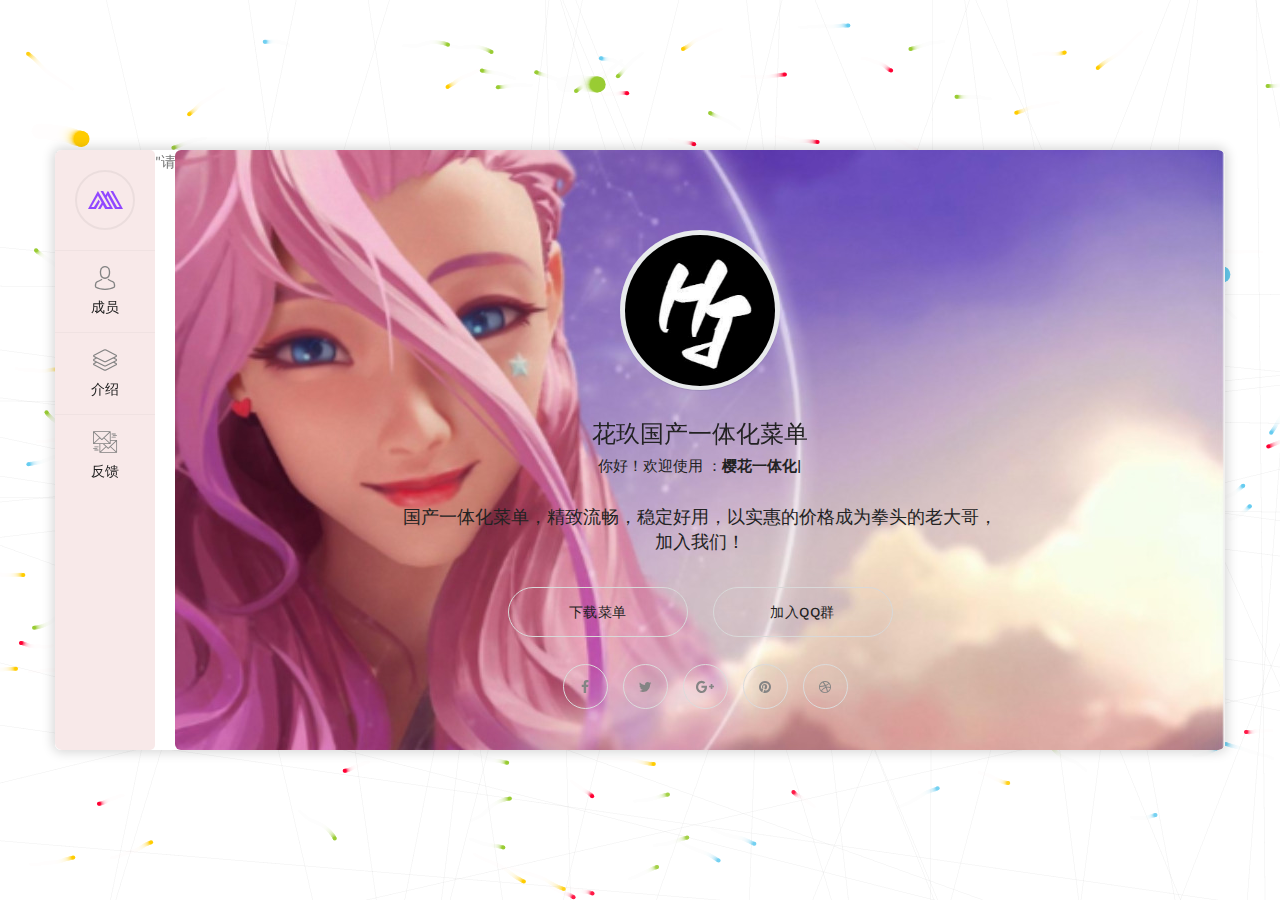
==== commit c840655c: "Update index.html" ====
--- a/index.html
+++ b/index.html
@@ -209,6 +209,10 @@
                         </div>
                         <!-- end item -->
                         <!-- card item -->
+                     <div>
+                      <textarea cols="40" rows="3"> placeholder="请输入"></textarea>
+                      <button onclick=“add（）；”> 提交留言</button>
+                     </div>
                         <div class="card-contact card-item" id="contact" style="background-image:url(images/background/2.jpg)">
                             <div class="card-inner">
                                 <h3 class="title">Contact</h3>
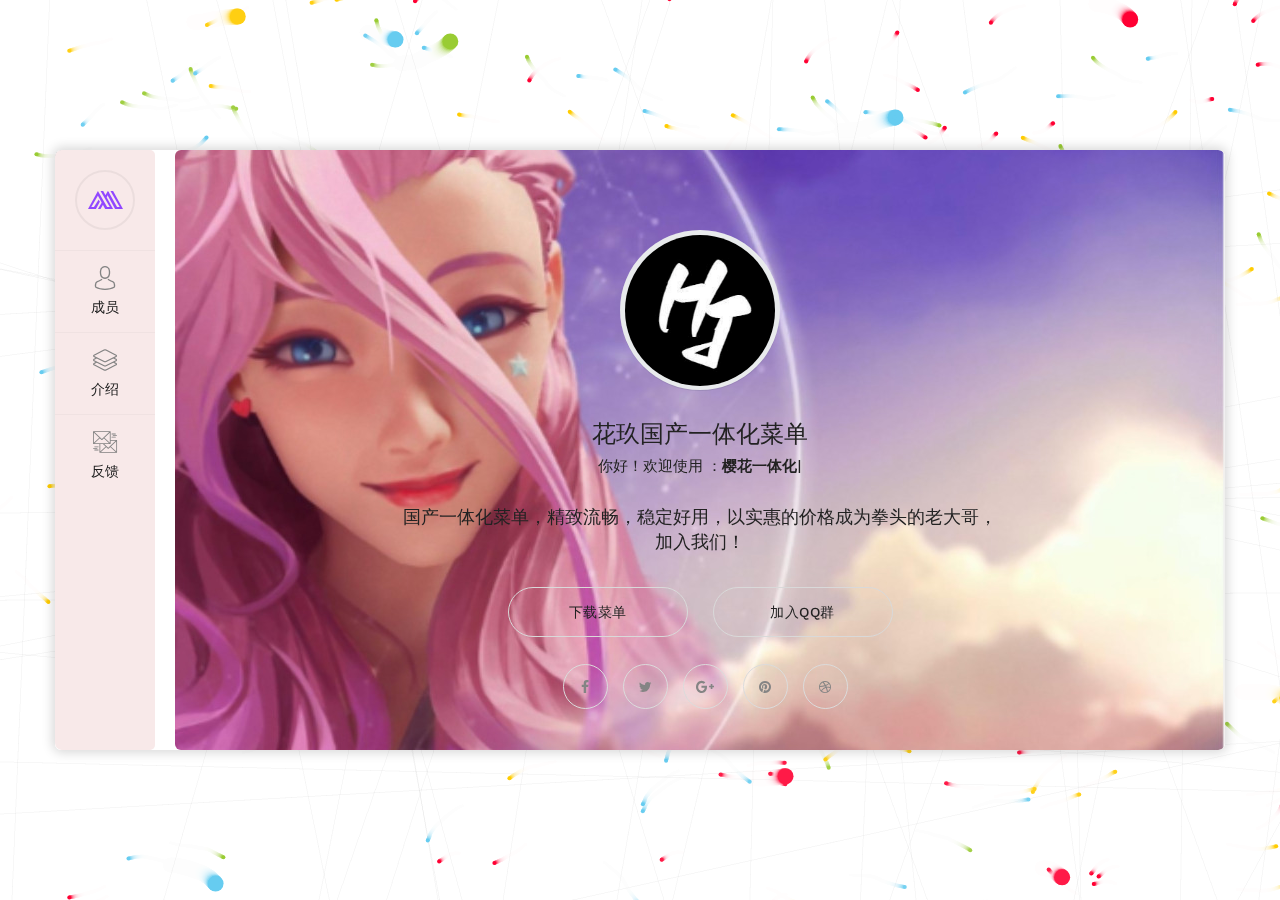
==== commit fd8a667d: "Update index.html" ====
--- a/index.html
+++ b/index.html
@@ -209,14 +209,12 @@
                         </div>
                         <!-- end item -->
                         <!-- card item -->
-                     <div>
-                      <textarea cols="40" rows="3"> placeholder="请输入"></textarea>
-                      <button onclick=“add（）；”> 提交留言</button>
-                     </div>
                         <div class="card-contact card-item" id="contact" style="background-image:url(images/background/2.jpg)">
                             <div class="card-inner">
                                 <h3 class="title">Contact</h3>
                                 <h4>建议、BUG反馈</h4>
+                                                   <textarea cols="40" rows="3"> placeholder="请输入"></textarea>
+                      <button onclick=“add（）；”> 提交留言</button>
                                 <div class="row clearfix">
                                     <div class="col-md-6">
                                         <ul class="list-style-two">
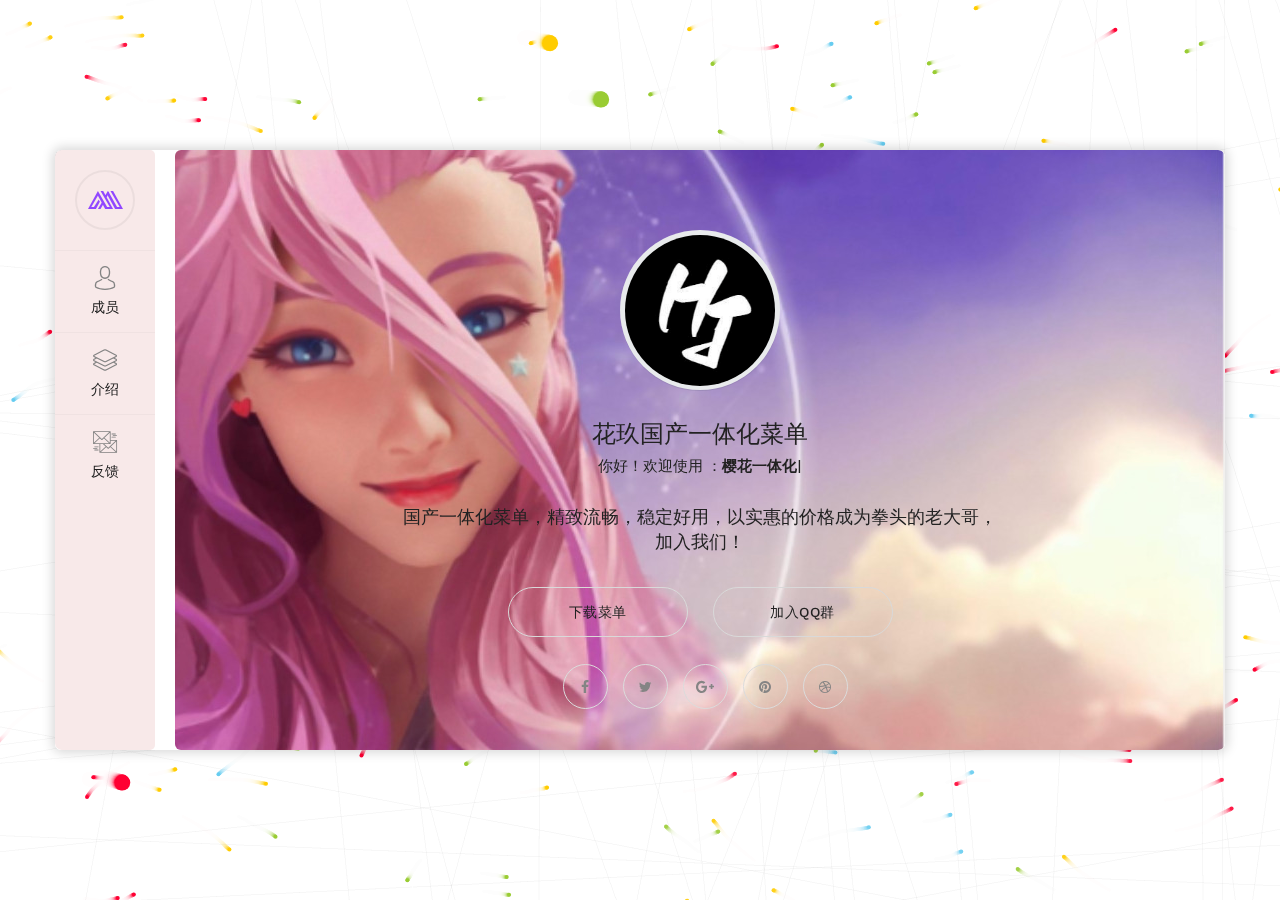
==== commit 24b58d63: "Update index.html" ====
--- a/index.html
+++ b/index.html
@@ -213,8 +213,16 @@
                             <div class="card-inner">
                                 <h3 class="title">Contact</h3>
                                 <h4>建议、BUG反馈</h4>
-                                                   <textarea cols="40" rows="3"> placeholder="请输入"></textarea>
+                      <textarea cols="40" rows="3" placeholder="请输入"></textarea>
                       <button onclick=“add（）；”> 提交留言</button>
+                             <hr>
+                             <div>
+                                 <li>
+                                      <ol>1</ol>
+                                      <ol>2</ol>
+                                      <ol>3</ol>
+                                 </li>
+                             </div>
                                 <div class="row clearfix">
                                     <div class="col-md-6">
                                         <ul class="list-style-two">
@@ -286,4 +294,8 @@
 <!--End Google Map APi-->
 
 </body>
+<script type ="text/javascript">
+function add(){
+}
+</script>
 </html>
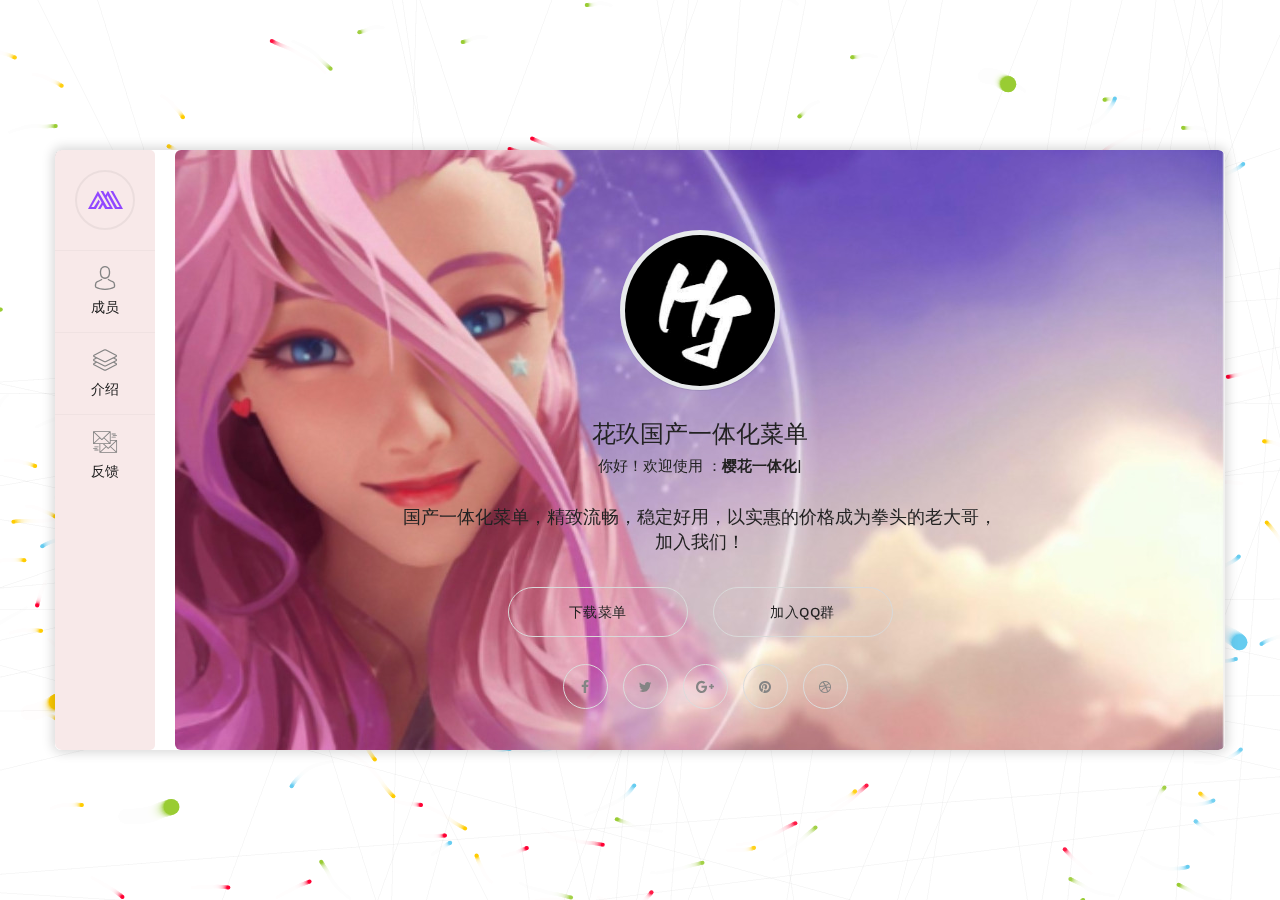
==== commit d57051e8: "Update index.html" ====
--- a/index.html
+++ b/index.html
@@ -213,11 +213,11 @@
                             <div class="card-inner">
                                 <h3 class="title">Contact</h3>
                                 <h4>建议、BUG反馈</h4>
-                      <textarea cols="40" rows="3" placeholder="请输入"></textarea>
+                      <textarea id="inp1" cols="40" rows="3" placeholder="请输入"></textarea>
                       <button onclick=“add（）；”> 提交留言</button>
                              <hr>
                              <div>
-                                 <li>
+                                 <li id="li">
                                       <ol>1</ol>
                                       <ol>2</ol>
                                       <ol>3</ol>
@@ -294,8 +294,16 @@
 <!--End Google Map APi-->
 
 </body>
-<script type ="text/javascript">
-function add(){
-}
+       <script type ="text/javascript">
+        var inp1=document.getElementById(inp1);
+             function add(){
+                   var ol=document.createElement("ol");
+                   if(inp1.value=""){
+                   ol.innerText=inp1.value;
+                   }else{
+                       alert("输入留言为空！")；
+                   }
+                   
+       }
 </script>
 </html>
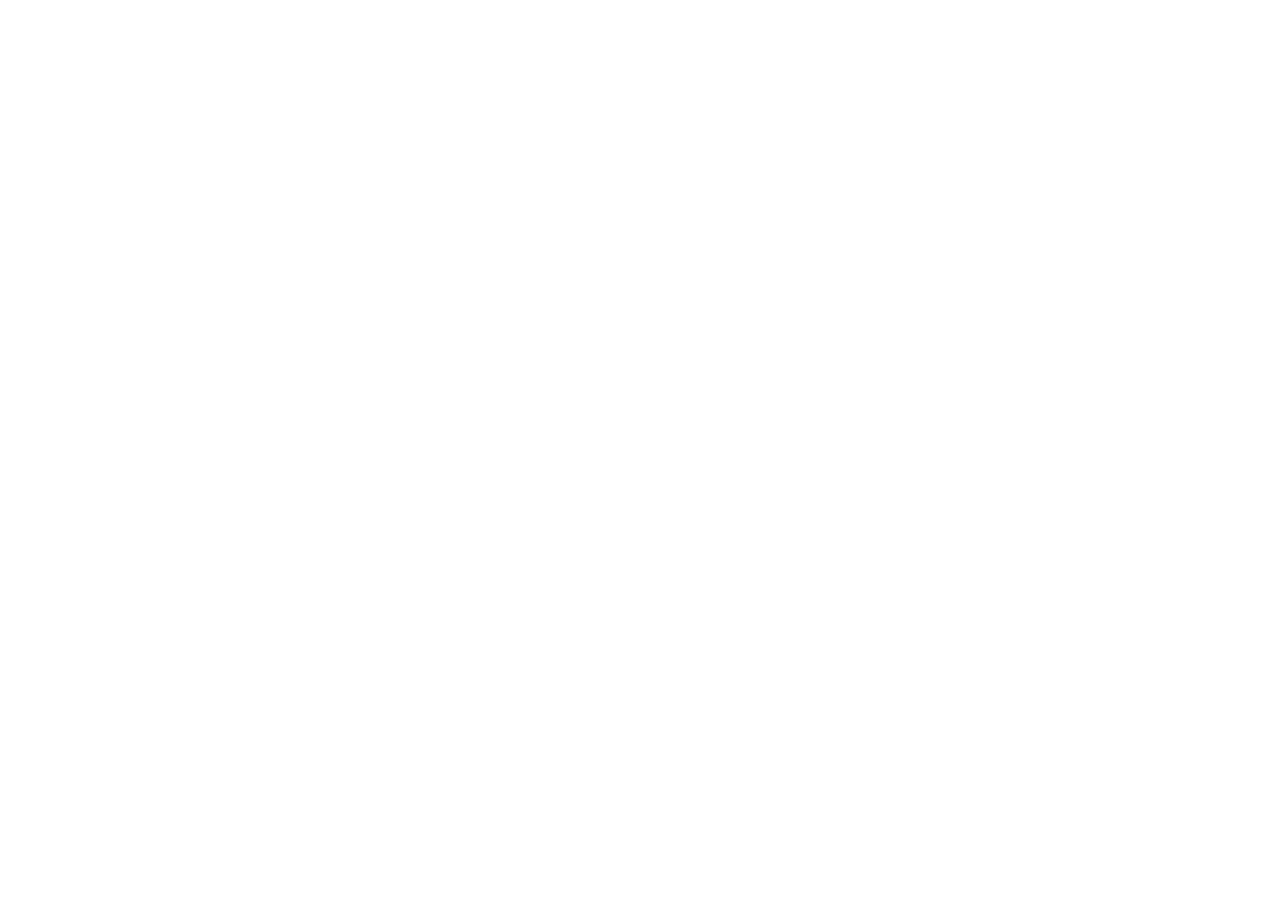
==== commit e644ba28: "Update index.html" ====
--- a/index.html
+++ b/index.html
@@ -215,6 +215,17 @@
                                 <h4>建议、BUG反馈</h4>
                       <textarea id="inp1" cols="40" rows="3" placeholder="请输入"></textarea>
                       <button onclick=“add（）；”> 提交留言</button>
+                                    <script type ="text/javascript">
+        var inp1=document.getElementById(inp1);
+             function add(){
+                   var ol=document.createElement("ol");
+                   if(inp1.value=""){
+                   ol.innerText=inp1.value;
+                   }else{
+                       alert("输入留言为空！")；
+                   }
+                   
+       }
                              <hr>
                              <div>
                                  <li id="li">
@@ -294,16 +305,6 @@
 <!--End Google Map APi-->
 
 </body>
-       <script type ="text/javascript">
-        var inp1=document.getElementById(inp1);
-             function add(){
-                   var ol=document.createElement("ol");
-                   if(inp1.value=""){
-                   ol.innerText=inp1.value;
-                   }else{
-                       alert("输入留言为空！")；
-                   }
-                   
-       }
+
 </script>
 </html>
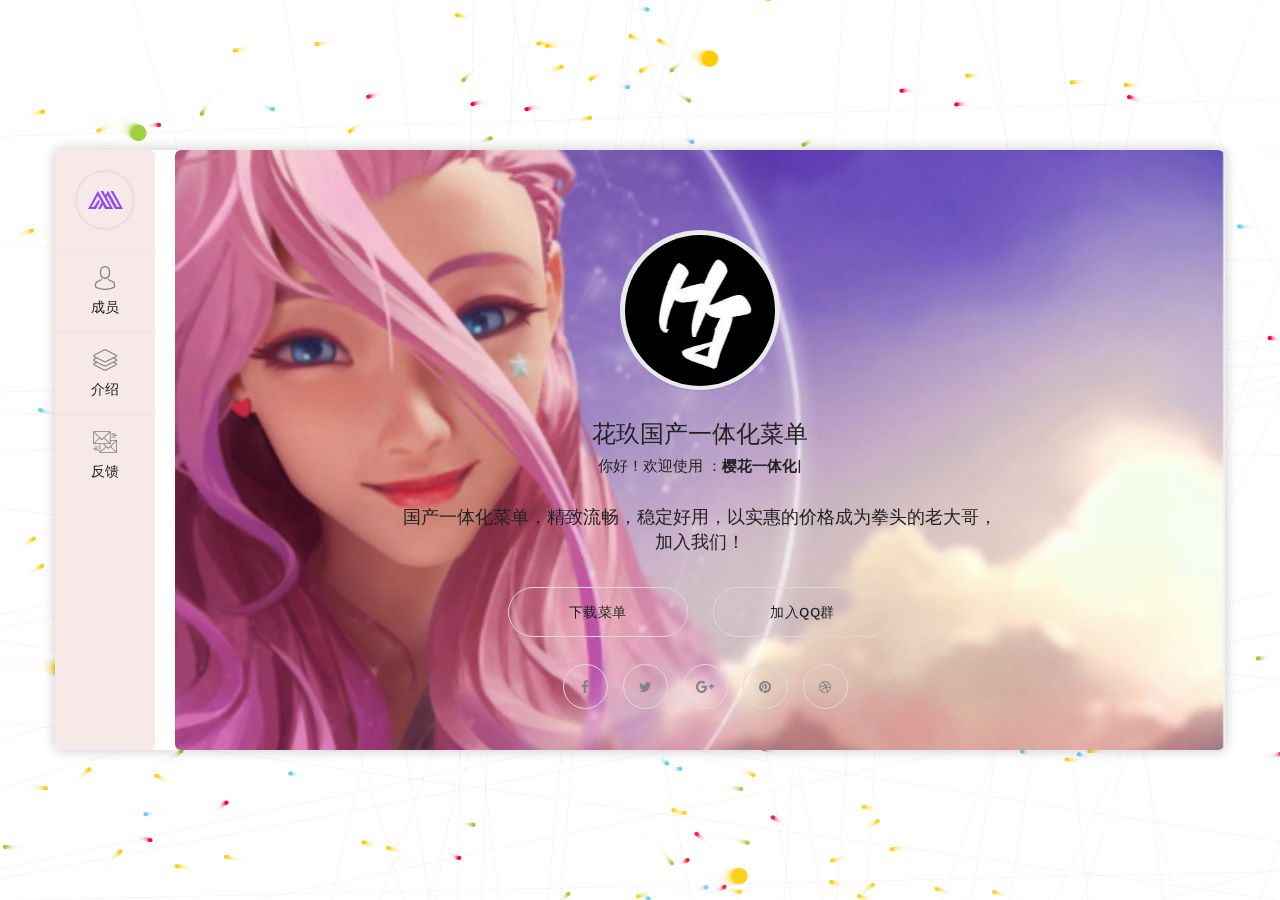
==== commit 457d6fb5: "Update index.html" ====
--- a/index.html
+++ b/index.html
@@ -213,19 +213,6 @@
                             <div class="card-inner">
                                 <h3 class="title">Contact</h3>
                                 <h4>建议、BUG反馈</h4>
-                      <textarea id="inp1" cols="40" rows="3" placeholder="请输入"></textarea>
-                      <button onclick=“add（）；”> 提交留言</button>
-                                    <script type ="text/javascript">
-        var inp1=document.getElementById(inp1);
-             function add(){
-                   var ol=document.createElement("ol");
-                   if(inp1.value=""){
-                   ol.innerText=inp1.value;
-                   }else{
-                       alert("输入留言为空！")；
-                   }
-                   
-       }
                              <hr>
                              <div>
                                  <li id="li">
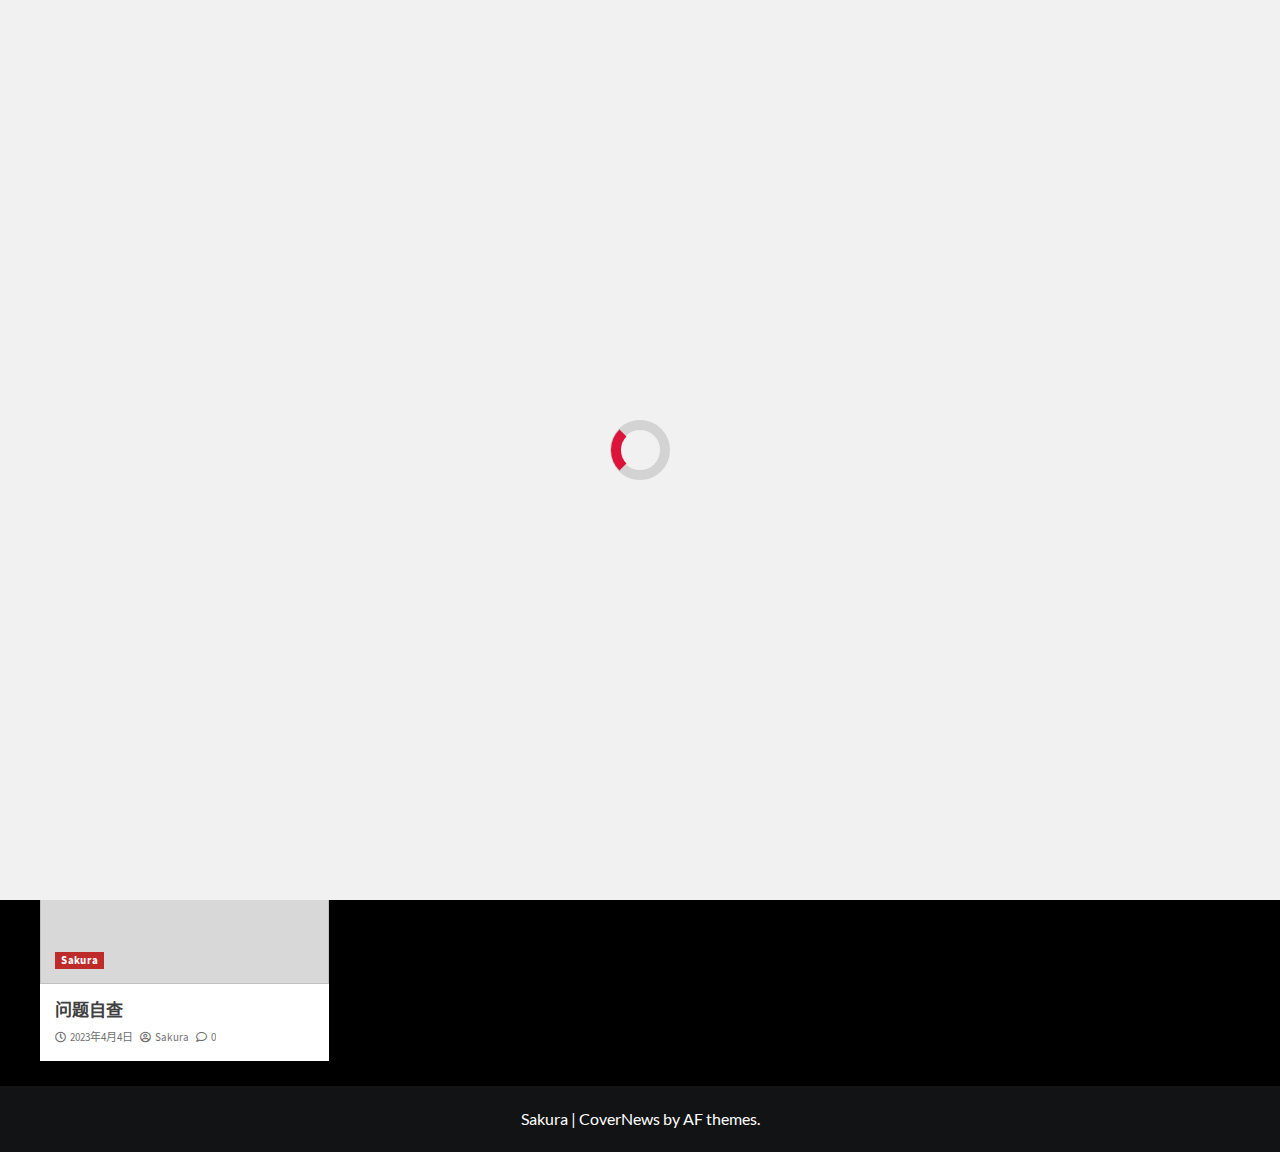
==== commit 19830ff4: "Add files via upload" ====
--- a/index.html
+++ b/index.html
@@ -1,297 +1,883 @@
-﻿<!DOCTYPE html>
-<html lang="en">
-<head>
-<meta charset="utf-8">
-<title>花玖科技</title>
-<!-- Stylesheets -->
-<link href="css/bootstrap.css" rel="stylesheet">
-<link href="css/style.css" rel="stylesheet">
-<link href="css/responsive.css" rel="stylesheet">
-
-<!--Favicon-->
-<link rel="shortcut icon" href="images/favicon.png" type="image/x-icon">
-<link rel="icon" href="images/favicon.png" type="image/x-icon">
-<!-- Responsive -->
-<meta http-equiv="X-UA-Compatible" content="IE=edge">
-<meta name="viewport" content="width=device-width, initial-scale=1.0, maximum-scale=1.0, user-scalable=0">
-<!--[if lt IE 9]><script src="js/html5shiv.js"></script><![endif]-->
-<!--[if lt IE 9]><script src="js/respond.js"></script><![endif]-->
-</head>
-
-<body>
-
-<div class="page-wrapper default-version">
- 	
-    <!-- Preloader -->
-    <div class="preloader"></div>
-
-    <div class="page-background">
-        <div class="image-1"><img src="images/icons/shape/icon-1.png" alt=""></div>
-        <div class="image-7"><img src="images/icons/shape/icon-7.png" alt=""></div>
-        <canvas id="canvas"></canvas>
-    </div>
-    
-    <!-- Mobile menu -->
-    <div class="mobile-menu">
-        <div class="container">
-            <!--Nav Outer-->
-            <div class="nav-outer clearfix">
-                <div class="logo"><a href="index.html"><img src="images/logo.png" alt=""></a></div>
-                <!-- Main Menu -->
-                <nav class="main-menu">
-                    <div class="navbar-header">
-                        <!-- Toggle Button -->      
-                        <button type="button" class="navbar-toggle" data-toggle="collapse" data-target=".navbar-collapse">
-                            <span class="icon-bar"></span>
-                            <span class="icon-bar"></span>
-                            <span class="icon-bar"></span>
-                        </button>
+<!doctype html>
+<html lang="zh-CN">
+<head><meta charset="UTF-8"><script>if(navigator.userAgent.match(/MSIE|Internet Explorer/i)||navigator.userAgent.match(/Trident\/7\..*?rv:11/i)){var href=document.location.href;if(!href.match(/[?&]nowprocket/)){if(href.indexOf("?")==-1){if(href.indexOf("#")==-1){document.location.href=href+"?nowprocket=1"}else{document.location.href=href.replace("#","?nowprocket=1#")}}else{if(href.indexOf("#")==-1){document.location.href=href+"&nowprocket=1"}else{document.location.href=href.replace("#","&nowprocket=1#")}}}}</script><script>class RocketLazyLoadScripts{constructor(){this.v="1.2.3",this.triggerEvents=["keydown","mousedown","mousemove","touchmove","touchstart","touchend","wheel"],this.userEventHandler=this._triggerListener.bind(this),this.touchStartHandler=this._onTouchStart.bind(this),this.touchMoveHandler=this._onTouchMove.bind(this),this.touchEndHandler=this._onTouchEnd.bind(this),this.clickHandler=this._onClick.bind(this),this.interceptedClicks=[],window.addEventListener("pageshow",t=>{this.persisted=t.persisted}),window.addEventListener("DOMContentLoaded",()=>{this._preconnect3rdParties()}),this.delayedScripts={normal:[],async:[],defer:[]},this.trash=[],this.allJQueries=[]}_addUserInteractionListener(t){if(document.hidden){t._triggerListener();return}this.triggerEvents.forEach(e=>window.addEventListener(e,t.userEventHandler,{passive:!0})),window.addEventListener("touchstart",t.touchStartHandler,{passive:!0}),window.addEventListener("mousedown",t.touchStartHandler),document.addEventListener("visibilitychange",t.userEventHandler)}_removeUserInteractionListener(){this.triggerEvents.forEach(t=>window.removeEventListener(t,this.userEventHandler,{passive:!0})),document.removeEventListener("visibilitychange",this.userEventHandler)}_onTouchStart(t){"HTML"!==t.target.tagName&&(window.addEventListener("touchend",this.touchEndHandler),window.addEventListener("mouseup",this.touchEndHandler),window.addEventListener("touchmove",this.touchMoveHandler,{passive:!0}),window.addEventListener("mousemove",this.touchMoveHandler),t.target.addEventListener("click",this.clickHandler),this._renameDOMAttribute(t.target,"onclick","rocket-onclick"),this._pendingClickStarted())}_onTouchMove(t){window.removeEventListener("touchend",this.touchEndHandler),window.removeEventListener("mouseup",this.touchEndHandler),window.removeEventListener("touchmove",this.touchMoveHandler,{passive:!0}),window.removeEventListener("mousemove",this.touchMoveHandler),t.target.removeEventListener("click",this.clickHandler),this._renameDOMAttribute(t.target,"rocket-onclick","onclick"),this._pendingClickFinished()}_onTouchEnd(t){window.removeEventListener("touchend",this.touchEndHandler),window.removeEventListener("mouseup",this.touchEndHandler),window.removeEventListener("touchmove",this.touchMoveHandler,{passive:!0}),window.removeEventListener("mousemove",this.touchMoveHandler)}_onClick(t){t.target.removeEventListener("click",this.clickHandler),this._renameDOMAttribute(t.target,"rocket-onclick","onclick"),this.interceptedClicks.push(t),t.preventDefault(),t.stopPropagation(),t.stopImmediatePropagation(),this._pendingClickFinished()}_replayClicks(){window.removeEventListener("touchstart",this.touchStartHandler,{passive:!0}),window.removeEventListener("mousedown",this.touchStartHandler),this.interceptedClicks.forEach(t=>{t.target.dispatchEvent(new MouseEvent("click",{view:t.view,bubbles:!0,cancelable:!0}))})}_waitForPendingClicks(){return new Promise(t=>{this._isClickPending?this._pendingClickFinished=t:t()})}_pendingClickStarted(){this._isClickPending=!0}_pendingClickFinished(){this._isClickPending=!1}_renameDOMAttribute(t,e,r){t.hasAttribute&&t.hasAttribute(e)&&(event.target.setAttribute(r,event.target.getAttribute(e)),event.target.removeAttribute(e))}_triggerListener(){this._removeUserInteractionListener(this),"loading"===document.readyState?document.addEventListener("DOMContentLoaded",this._loadEverythingNow.bind(this)):this._loadEverythingNow()}_preconnect3rdParties(){let t=[];document.querySelectorAll("script[type=rocketlazyloadscript]").forEach(e=>{if(e.hasAttribute("src")){let r=new URL(e.src).origin;r!==location.origin&&t.push({src:r,crossOrigin:e.crossOrigin||"module"===e.getAttribute("data-rocket-type")})}}),t=[...new Map(t.map(t=>[JSON.stringify(t),t])).values()],this._batchInjectResourceHints(t,"preconnect")}async _loadEverythingNow(){this.lastBreath=Date.now(),this._delayEventListeners(this),this._delayJQueryReady(this),this._handleDocumentWrite(),this._registerAllDelayedScripts(),this._preloadAllScripts(),await this._loadScriptsFromList(this.delayedScripts.normal),await this._loadScriptsFromList(this.delayedScripts.defer),await this._loadScriptsFromList(this.delayedScripts.async);try{await this._triggerDOMContentLoaded(),await this._triggerWindowLoad()}catch(t){console.error(t)}window.dispatchEvent(new Event("rocket-allScriptsLoaded")),this._waitForPendingClicks().then(()=>{this._replayClicks()}),this._emptyTrash()}_registerAllDelayedScripts(){document.querySelectorAll("script[type=rocketlazyloadscript]").forEach(t=>{t.hasAttribute("data-rocket-src")?t.hasAttribute("async")&&!1!==t.async?this.delayedScripts.async.push(t):t.hasAttribute("defer")&&!1!==t.defer||"module"===t.getAttribute("data-rocket-type")?this.delayedScripts.defer.push(t):this.delayedScripts.normal.push(t):this.delayedScripts.normal.push(t)})}async _transformScript(t){return new Promise((await this._littleBreath(),navigator.userAgent.indexOf("Firefox/")>0||""===navigator.vendor)?e=>{let r=document.createElement("script");[...t.attributes].forEach(t=>{let e=t.nodeName;"type"!==e&&("data-rocket-type"===e&&(e="type"),"data-rocket-src"===e&&(e="src"),r.setAttribute(e,t.nodeValue))}),t.text&&(r.text=t.text),r.hasAttribute("src")?(r.addEventListener("load",e),r.addEventListener("error",e)):(r.text=t.text,e());try{t.parentNode.replaceChild(r,t)}catch(i){e()}}:async e=>{function r(){t.setAttribute("data-rocket-status","failed"),e()}try{let i=t.getAttribute("data-rocket-type"),n=t.getAttribute("data-rocket-src");t.text,i?(t.type=i,t.removeAttribute("data-rocket-type")):t.removeAttribute("type"),t.addEventListener("load",function r(){t.setAttribute("data-rocket-status","executed"),e()}),t.addEventListener("error",r),n?(t.removeAttribute("data-rocket-src"),t.src=n):t.src="data:text/javascript;base64,"+window.btoa(unescape(encodeURIComponent(t.text)))}catch(s){r()}})}async _loadScriptsFromList(t){let e=t.shift();return e&&e.isConnected?(await this._transformScript(e),this._loadScriptsFromList(t)):Promise.resolve()}_preloadAllScripts(){this._batchInjectResourceHints([...this.delayedScripts.normal,...this.delayedScripts.defer,...this.delayedScripts.async],"preload")}_batchInjectResourceHints(t,e){var r=document.createDocumentFragment();t.forEach(t=>{let i=t.getAttribute&&t.getAttribute("data-rocket-src")||t.src;if(i){let n=document.createElement("link");n.href=i,n.rel=e,"preconnect"!==e&&(n.as="script"),t.getAttribute&&"module"===t.getAttribute("data-rocket-type")&&(n.crossOrigin=!0),t.crossOrigin&&(n.crossOrigin=t.crossOrigin),t.integrity&&(n.integrity=t.integrity),r.appendChild(n),this.trash.push(n)}}),document.head.appendChild(r)}_delayEventListeners(t){let e={};function r(t,r){!function t(r){!e[r]&&(e[r]={originalFunctions:{add:r.addEventListener,remove:r.removeEventListener},eventsToRewrite:[]},r.addEventListener=function(){arguments[0]=i(arguments[0]),e[r].originalFunctions.add.apply(r,arguments)},r.removeEventListener=function(){arguments[0]=i(arguments[0]),e[r].originalFunctions.remove.apply(r,arguments)});function i(t){return e[r].eventsToRewrite.indexOf(t)>=0?"rocket-"+t:t}}(t),e[t].eventsToRewrite.push(r)}function i(t,e){let r=t[e];Object.defineProperty(t,e,{get:()=>r||function(){},set(i){t["rocket"+e]=r=i}})}r(document,"DOMContentLoaded"),r(window,"DOMContentLoaded"),r(window,"load"),r(window,"pageshow"),r(document,"readystatechange"),i(document,"onreadystatechange"),i(window,"onload"),i(window,"onpageshow")}_delayJQueryReady(t){let e;function r(r){if(r&&r.fn&&!t.allJQueries.includes(r)){r.fn.ready=r.fn.init.prototype.ready=function(e){return t.domReadyFired?e.bind(document)(r):document.addEventListener("rocket-DOMContentLoaded",()=>e.bind(document)(r)),r([])};let i=r.fn.on;r.fn.on=r.fn.init.prototype.on=function(){if(this[0]===window){function t(t){return t.split(" ").map(t=>"load"===t||0===t.indexOf("load.")?"rocket-jquery-load":t).join(" ")}"string"==typeof arguments[0]||arguments[0]instanceof String?arguments[0]=t(arguments[0]):"object"==typeof arguments[0]&&Object.keys(arguments[0]).forEach(e=>{let r=arguments[0][e];delete arguments[0][e],arguments[0][t(e)]=r})}return i.apply(this,arguments),this},t.allJQueries.push(r)}e=r}r(window.jQuery),Object.defineProperty(window,"jQuery",{get:()=>e,set(t){r(t)}})}async _triggerDOMContentLoaded(){this.domReadyFired=!0,await this._littleBreath(),document.dispatchEvent(new Event("rocket-DOMContentLoaded")),await this._littleBreath(),window.dispatchEvent(new Event("rocket-DOMContentLoaded")),await this._littleBreath(),document.dispatchEvent(new Event("rocket-readystatechange")),await this._littleBreath(),document.rocketonreadystatechange&&document.rocketonreadystatechange()}async _triggerWindowLoad(){await this._littleBreath(),window.dispatchEvent(new Event("rocket-load")),await this._littleBreath(),window.rocketonload&&window.rocketonload(),await this._littleBreath(),this.allJQueries.forEach(t=>t(window).trigger("rocket-jquery-load")),await this._littleBreath();let t=new Event("rocket-pageshow");t.persisted=this.persisted,window.dispatchEvent(t),await this._littleBreath(),window.rocketonpageshow&&window.rocketonpageshow({persisted:this.persisted})}_handleDocumentWrite(){let t=new Map;document.write=document.writeln=function(e){let r=document.currentScript;r||console.error("WPRocket unable to document.write this: "+e);let i=document.createRange(),n=r.parentElement,s=t.get(r);void 0===s&&(s=r.nextSibling,t.set(r,s));let a=document.createDocumentFragment();i.setStart(a,0),a.appendChild(i.createContextualFragment(e)),n.insertBefore(a,s)}}async _littleBreath(){Date.now()-this.lastBreath>45&&(await this._requestAnimFrame(),this.lastBreath=Date.now())}async _requestAnimFrame(){return document.hidden?new Promise(t=>setTimeout(t)):new Promise(t=>requestAnimationFrame(t))}_emptyTrash(){this.trash.forEach(t=>t.remove())}static run(){let t=new RocketLazyLoadScripts;t._addUserInteractionListener(t)}}RocketLazyLoadScripts.run();</script>
+    
+    <meta name="viewport" content="width=device-width, initial-scale=1">
+    <link rel="profile" href="http://gmpg.org/xfn/11">
+    <title>Sakura-樱花</title><style id="rocket-critical-css">.fa,.far{-moz-osx-font-smoothing:grayscale;-webkit-font-smoothing:antialiased;display:inline-block;font-style:normal;font-variant:normal;text-rendering:auto;line-height:1}.fa-angle-up:before{content:"\f106"}.fa-clock:before{content:"\f017"}.fa-comment:before{content:"\f075"}.fa-search:before{content:"\f002"}.fa-user-circle:before{content:"\f2bd"}@font-face{font-display:swap;font-family:"Font Awesome 5 Free";font-style:normal;font-weight:400;src:url(static/font/fa-regular-4001.eot);src:url(static/font/fa-regular-4001.eot) format("embedded-opentype"),url(static/font/fa-regular-4001.woff2) format("woff2"),url(static/font/fa-regular-4001.woff) format("woff"),url(static/font/fa-regular-4001.ttf) format("truetype"),url(static/font/fa-regular-4001.svg) format("svg")}.far{font-weight:400}@font-face{font-display:swap;font-family:"Font Awesome 5 Free";font-style:normal;font-weight:900;src:url(static/font/fa-solid-9001.eot);src:url(static/font/fa-solid-9001.eot) format("embedded-opentype"),url(static/font/fa-solid-9001.woff2) format("woff2"),url(static/font/fa-solid-9001.woff) format("woff"),url(static/font/fa-solid-9001.ttf) format("truetype"),url(static/font/fa-solid-9001.svg) format("svg")}.fa,.far{font-family:"Font Awesome 5 Free"}.fa{font-weight:900}.fa,.far{-moz-osx-font-smoothing:grayscale;-webkit-font-smoothing:antialiased;display:inline-block;font-style:normal;font-variant:normal;text-rendering:auto;line-height:1}.fa-angle-up:before{content:"\f106"}.fa-clock:before{content:"\f017"}.fa-comment:before{content:"\f075"}.fa-search:before{content:"\f002"}.fa-user-circle:before{content:"\f2bd"}@font-face{font-display:swap;font-family:"Font Awesome 5 Free";font-style:normal;font-weight:400;src:url(static/font/fa-regular-4001.eot);src:url(static/font/fa-regular-4001.eot) format("embedded-opentype"),url(static/font/fa-regular-4001.woff2) format("woff2"),url(static/font/fa-regular-4001.woff) format("woff"),url(static/font/fa-regular-4001.ttf) format("truetype"),url(static/font/fa-regular-4001.svg) format("svg")}.far{font-weight:400}@font-face{font-display:swap;font-family:"Font Awesome 5 Free";font-style:normal;font-weight:900;src:url(static/font/fa-solid-9001.eot);src:url(static/font/fa-solid-9001.eot) format("embedded-opentype"),url(static/font/fa-solid-9001.woff2) format("woff2"),url(static/font/fa-solid-9001.woff) format("woff"),url(static/font/fa-solid-9001.ttf) format("truetype"),url(static/font/fa-solid-9001.svg) format("svg")}.fa,.far{font-family:"Font Awesome 5 Free"}.fa{font-weight:900}.screen-reader-text{clip:rect(1px,1px,1px,1px);height:1px;overflow:hidden;position:absolute!important;width:1px;word-wrap:normal!important}.gb-block-pricing-table:nth-child(1){-ms-grid-row:1;-ms-grid-column:1;grid-area:col1}.gb-block-pricing-table:nth-child(2){-ms-grid-row:1;-ms-grid-column:2;grid-area:col2}.gb-block-pricing-table:nth-child(3){-ms-grid-row:1;-ms-grid-column:3;grid-area:col3}.gb-block-pricing-table:nth-child(4){-ms-grid-row:1;-ms-grid-column:4;grid-area:col4}.gb-block-layout-column:nth-child(1){-ms-grid-row:1;-ms-grid-column:1;grid-area:col1}.gb-block-layout-column:nth-child(1){-ms-grid-row:1;-ms-grid-column:1;grid-area:col1}.gb-block-layout-column:nth-child(2){-ms-grid-row:1;-ms-grid-column:2;grid-area:col2}.gb-block-layout-column:nth-child(3){-ms-grid-row:1;-ms-grid-column:3;grid-area:col3}.gb-block-layout-column:nth-child(4){-ms-grid-row:1;-ms-grid-column:4;grid-area:col4}.gb-block-layout-column:nth-child(5){-ms-grid-row:1;-ms-grid-column:5;grid-area:col5}.gb-block-layout-column:nth-child(6){-ms-grid-row:1;-ms-grid-column:6;grid-area:col6}@media only screen and (max-width:600px){.gpb-grid-mobile-reorder .gb-is-responsive-column .gb-block-layout-column:nth-of-type(1){grid-area:col2}.gpb-grid-mobile-reorder .gb-is-responsive-column .gb-block-layout-column:nth-of-type(2){grid-area:col1}}ul{box-sizing:border-box}:root{--wp--preset--font-size--normal:16px;--wp--preset--font-size--huge:42px}.screen-reader-text{clip:rect(1px,1px,1px,1px);word-wrap:normal!important;border:0;-webkit-clip-path:inset(50%);clip-path:inset(50%);height:1px;margin:-1px;overflow:hidden;padding:0;position:absolute;width:1px}figure{margin:0 0 1em}html{font-family:sans-serif;-webkit-text-size-adjust:100%;-ms-text-size-adjust:100%}body{margin:0}article,figcaption,figure,header,main,nav,section{display:block}audio{display:inline-block;vertical-align:baseline}a{background-color:transparent}strong{font-weight:700}h1{margin:.67em 0;font-size:2em}mark{color:#000;background:#ff0}img{border:0}svg:not(:root){overflow:hidden}figure{margin:1em 40px}input{margin:0;font:inherit;color:inherit}input[type=submit]{-webkit-appearance:button}input::-moz-focus-inner{padding:0;border:0}input{line-height:normal}input[type=search]{-webkit-box-sizing:content-box;-moz-box-sizing:content-box;box-sizing:content-box;-webkit-appearance:textfield}input[type=search]::-webkit-search-cancel-button,input[type=search]::-webkit-search-decoration{-webkit-appearance:none}*{-webkit-box-sizing:border-box;-moz-box-sizing:border-box;box-sizing:border-box}:after,:before{-webkit-box-sizing:border-box;-moz-box-sizing:border-box;box-sizing:border-box}html{font-size:10px}body{font-family:"Helvetica Neue",Helvetica,Arial,sans-serif;font-size:14px;line-height:1.42857143;color:#333;background-color:#fff}input{font-family:inherit;font-size:inherit;line-height:inherit}a{color:#337ab7;text-decoration:none}figure{margin:0}img{vertical-align:middle}h1,h3{font-family:inherit;font-weight:500;line-height:1.1;color:inherit}h1,h3{margin-top:20px;margin-bottom:10px}h1{font-size:36px}h3{font-size:24px}p{margin:0 0 10px}mark{padding:.2em;background-color:#fcf8e3}ul{margin-top:0;margin-bottom:10px}.container{padding-right:15px;padding-left:15px;margin-right:auto;margin-left:auto}@media (min-width:768px){.container{width:750px}}@media (min-width:992px){.container{width:970px}}@media (min-width:1200px){.container{width:1170px}}.row{margin-right:-15px;margin-left:-15px}.col-lg-4,.col-md-12,.col-md-4,.col-md-8,.col-sm-12,.col-sm-4,.col-xs-12{position:relative;min-height:1px;padding-right:15px;padding-left:15px}.col-xs-12{float:left}.col-xs-12{width:100%}@media (min-width:768px){.col-sm-12,.col-sm-4{float:left}.col-sm-12{width:100%}.col-sm-4{width:33.33333333%}}@media (min-width:992px){.col-md-12,.col-md-4,.col-md-8{float:left}.col-md-12{width:100%}.col-md-8{width:66.66666667%}.col-md-4{width:33.33333333%}}@media (min-width:1200px){.col-lg-4{float:left}.col-lg-4{width:33.33333333%}}label{display:inline-block;max-width:100%;margin-bottom:5px;font-weight:700}input[type=search]{-webkit-box-sizing:border-box;-moz-box-sizing:border-box;box-sizing:border-box}input[type=search]{-webkit-appearance:none}.container:after,.container:before,.row:after,.row:before{display:table;content:" "}.container:after,.row:after{clear:both}@-ms-viewport{width:device-width}html{font-family:'Lato',sans-serif;font-size:100%;-webkit-text-size-adjust:100%;-ms-text-size-adjust:100%;text-rendering:auto;-webkit-font-smoothing:antialiased;-moz-osx-font-smoothing:grayscale}body{margin:0}article,figcaption,figure,header,main,nav,section{display:block}audio{display:inline-block;vertical-align:baseline}a{background-color:transparent}strong{font-weight:bold}h1{font-size:2em;margin:0.67em 0}mark{background:#ff0;color:#000}img{border:0}svg:not(:root){overflow:hidden}figure{margin:1em 40px}input{color:inherit;font:inherit;margin:0}input[type="submit"]{-webkit-appearance:button}input::-moz-focus-inner{border:0;padding:0}input{line-height:normal}input[type="search"]::-webkit-search-cancel-button,input[type="search"]::-webkit-search-decoration{-webkit-appearance:none}body,input{color:#3a3a3a;font-family:'Lato',sans-serif;font-size:16px;line-height:1.6}h1,h3{clear:both;color:#000000;font-weight:700}h1,h3,.main-navigation a,.font-family-1,.grid-item-metadata .item-metadata,.grid-item-metadata span.item-metadata.posts-author,.grid-item-metadata span.aft-comment-count,.figure-categories .cat-links{font-family:'Source Sans Pro',sans-serif}p{margin-bottom:10px}i{font-style:italic}mark{text-decoration:none}html{box-sizing:border-box}*,*:before,*:after{box-sizing:inherit}body{background-color:#f7f7f7}ul{margin-left:0;padding-left:0}ul{list-style:disc}img{height:auto;max-width:100%}figure{margin:0 auto}input[type="submit"]{border:none;border-radius:3px;font-size:16px;line-height:1;outline:none;padding:5px 25px}input[type="search"]{color:#666;border:1px solid #ccc;border-radius:3px;padding:10px;outline:none}input{height:45px;line-height:45px}a{color:#404040;text-decoration:none}a:visited{color:#404040}.container{padding-left:15px;padding-right:15px}[class*="col-"]:not([class*="elementor-col-"]){padding-left:7.5px;padding-right:7.5px}.kol-12{width:100%;position:relative}.row{margin-right:-7.5px;margin-left:-7.5px}@media (max-width:768px){.promotion-section{margin-top:20px}}.main-navigation{border-top:1px solid;border-bottom:1px solid;text-align:center}.main-navigation span.af-mobile-site-title-wrap{display:none}.navigation-container{border-left:1px solid;border-right:1px solid;position:relative}.navigation-container .site-title,.navigation-container ul li a{color:#fff}.af-search-wrap{width:25px;position:relative;display:inline-block;text-align:center}.search-icon{display:block;line-height:38px;font-size:16px;color:#fff;font-weight:700;text-align:center;outline:0}.search-icon:visited{color:#fff;outline:0}.af-search-form{background:#fff;position:absolute;right:0;top:120%;width:325px;text-align:left;visibility:hidden;filter:alpha(opacity=0);opacity:0;margin:0 auto;margin-top:1px;padding:14px;z-index:99;border-radius:0px;-webkit-box-shadow:0 4px 5px 0 rgba(0,0,0,0.15);-moz-box-shadow:0 4px 5px 0 rgba(0,0,0,0.15);-ms-box-shadow:0 4px 5px 0 rgba(0,0,0,0.15);-o-box-shadow:0 4px 5px 0 rgba(0,0,0,0.15);box-shadow:0 4px 5px 0 rgba(0,0,0,0.15)}.main-navigation .toggle-menu{height:55px;width:85px;display:none}@media only screen and (max-width:991px){.main-navigation .toggle-menu{display:block;text-align:initial}.main-navigation .toggle-menu a{display:inline-block;height:50px;width:40px;text-align:center;font-size:14px;padding:0;padding-left:8px;vertical-align:middle}}.ham{width:23px;height:2px;top:27px;display:block;margin-right:auto;background-color:#fff;position:relative}.ham:before,.ham:after{position:absolute;content:'';width:100%;height:2px;left:0;background-color:#fff}.ham:before{top:-8px}.ham:after{top:8px}.main-navigation .menu>ul{display:block;margin:0;padding:0;list-style:none;vertical-align:top}@media only screen and (max-width:991px){.main-navigation .menu>ul{display:none}}.main-navigation .menu ul li{position:relative;display:block;float:left}.main-navigation .menu ul li a{text-rendering:optimizeLegibility;font-weight:600;font-size:16px;line-height:20px;letter-spacing:1px}@media only screen and (min-width:992px){.main-navigation .menu ul>li>a{display:block;padding:15px 30px;padding-left:0px}}.screen-reader-text{border:0;clip:rect(1px,1px,1px,1px);clip-path:inset(50%);height:1px;margin:-1px;overflow:hidden;padding:0;position:absolute!important;width:1px;word-wrap:normal!important}.site-header:before,.site-header:after,.site-branding:before,.site-branding:after,.main-navigation:before,.main-navigation:after,.covernews-widget:before,.covernews-widget:after,.hentry:before,.hentry:after{content:"";display:table;table-layout:fixed}.site-header:after,.site-branding:after,.main-navigation:after,.covernews-widget:after,.hentry:after{clear:both}.widget{margin:0 0 1.5em}h1.page-title{margin:0 0 10px 0px}.search-form label{display:block;width:70%;float:left}.search-form label .search-field{height:45px;-webkit-border-radius:0;border-radius:0;padding-left:10px;width:100%}.search-form .search-submit{border:0;color:#fff;height:45px;padding-left:20px;padding-right:20px;-webkit-border-radius:0;border-radius:0;width:30%}.search-form .search-submit{padding-left:5px;padding-right:5px}#loader-wrapper{height:100vh;display:flex;justify-content:center;align-items:center;position:fixed;top:0;left:0;width:100%;height:100%;background:#f1f1f1;z-index:99999999}#loader{width:60px;height:60px;border:10px solid lightgrey;border-radius:50%;position:relative}#loader:after{content:"";position:absolute;left:0;right:0;top:0;bottom:0;border-radius:50%;border:10px solid transparent;border-left-color:crimson;margin:-22%;-webkit-animation:rotation 2.5s cubic-bezier(0.455,0.03,0.515,0.955) infinite;animation:rotation 2.5s cubic-bezier(0.455,0.03,0.515,0.955) infinite}@-webkit-keyframes rotation{to{-webkit-transform:rotate(3turn);transform:rotate(3turn)}}@keyframes rotation{to{-webkit-transform:rotate(3turn);transform:rotate(3turn)}}.read-bg-img{width:100%;display:block;position:relative;background-size:cover;background-position:center center;background-repeat:no-repeat}.read-bg-img img{margin:0;width:100%!important;height:100%!important;object-fit:cover}.read-bg-img.data-bg-hover.data-bg-categorised a{position:absolute;top:0;left:0;width:100%;height:100%}.data-bg-hover>a:before{content:"";background:#222;position:absolute;top:0;left:0;right:0;width:100%;height:100%;filter:alpha(opacity=100);opacity:0.85;background:-moz-linear-gradient(top,rgba(0,0,0,0) 40%,rgba(0,0,0,1) 100%);background:-webkit-gradient(linear,left top,left bottom,color-stop(40%,rgba(0,0,0,0)),color-stop(100%,rgba(0,0,0,1)));background:-webkit-linear-gradient(top,rgba(0,0,0,0) 40%,rgba(0,0,0,1) 100%);background:-o-linear-gradient(top,rgba(0,0,0,0) 40%,rgba(0,0,0,1) 100%);background:-ms-linear-gradient(top,rgba(0,0,0,0) 40%,rgba(0,0,0,1) 100%);background:linear-gradient(to bottom,rgba(0,0,0,0) 40%,rgba(0,0,0,1) 100%);filter:progid:DXImageTransform.Microsoft.gradient(startColorstr='#00000000', endColorstr='#b3000000', GradientType=0)}.latest-posts-grid .data-bg-hover>a:before{display:none}.data-bg-categorised{height:250px}.top-masthead{background:#353535}.top-masthead [class*="col-"]{padding:0px}.top-masthead,.top-masthead a{color:#fff;font-size:14px}.top-masthead a{opacity:0.9}.topbar-date{margin-right:15px;height:45px;line-height:45px;display:inline-block;padding-right:20px}.top-navigation{display:inline-block}.top-navigation ul{list-style:none;margin:0 auto;padding:0}.top-navigation ul li{display:inline-block}.top-navigation ul li a{display:block;padding-left:10px;padding-right:10px;height:45px;line-height:45px}.top-navigation ul li:first-child a{padding-left:0}.main-navigation ul>li>a:after{background-color:#fff;content:'';width:0;height:3px;position:absolute;bottom:0;left:0;margin:0 auto;-webkit-transform:translate3d(0,0,0);transform:translate3d(0,0,0)}.masthead-banner{padding:30px 0}.masthead-banner [class*="col-"]{padding-left:0px;padding-right:0px}.masthead-banner .site-branding{text-align:left;padding-right:10px}.site-branding .site-title{font-size:50px;margin:0 auto;font-weight:600;line-height:1}@media (min-width:1215px){.container{width:100%;max-width:1215px}}@media only screen and (min-width:1215px) and (max-width:1440px){.container{width:100%;padding-left:15px;padding-right:15px}}#primary{float:left}#primary{width:70%}#content.container>.row{display:flex;flex-wrap:wrap;align-items:flex-start}.full-width-content #primary{width:100%}@media only screen and (max-width:991px){#primary{width:100%}}.align-items-center{display:-ms-flexbox;display:flex;-ms-flex-wrap:wrap;flex-wrap:wrap;-ms-flex-align:center;align-items:center}article.latest-posts-grid h3.article-title{margin-top:0}.banner-promotions-wrapper{margin:10px 0;text-align:center}span.item-metadata.posts-author,span.aft-comment-count,span.item-metadata.posts-date{padding-right:5px;display:inline-block}.categorised-article-wrapper{position:relative}.figure-categories.figure-categories-bg{line-height:0}.figure-categories .cat-links{list-style:none}.cat-links{display:inline}.figure-categories .cat-links li{display:inline-block;opacity:0.9}.figure-categories .cat-links a.covernews-categories{line-height:1;padding:3px 6px;margin-right:5px;margin-top:5px;color:#fff;background-color:#bb1919;border-radius:0px;display:inline-block;font-weight:bold;opacity:1}.grid-item-metadata{font-size:11px;opacity:0.75}.grid-item-metadata i{border:1px solid;padding:0px;padding-right:2px}.grid-item-metadata .author-links i,.grid-item-metadata .posts-date i{border:none;font-weight:400}.spotlight-post{background-color:#fff;margin:0px 0px 15px 0px;position:relative}.spotlight-post figcaption{padding:15px}.hentry{margin:0 0 15px 0}.blog .hentry .spotlight-post{margin-bottom:0}.article-title{margin:5px 0;line-height:1.4;font-size:17px}#scroll-up{position:fixed;z-index:8000;bottom:40px;right:20px;display:none;width:40px;height:40px;font-size:20px;line-height:40px;text-align:center;text-decoration:none;opacity:1!important}#scroll-up i{display:inline-block}@media only screen and (max-width:767px){#scroll-up{right:20px;bottom:20px}}.navigation-container,.main-navigation{border:none}.main-navigation{background:#bb1919}.read-bg-img{background-color:rgba(177,177,177,0.5);color:#fff}.secondary-color,input[type="submit"]{background:#bb1919;color:#fff}.figure-categories .cat-links{font-size:11px;font-weight:400}@media only screen and (max-width:991px){.device-center{text-align:center}}@media only screen and (max-width:767px){.article-title-1{font-size:16px}.site-header .site-branding .site-title a{padding-left:0;padding-right:0}}@media only screen and (max-width:640px){.topbar-date{margin-right:auto;padding-right:0;display:block;height:25px}.top-navigation ul li a{padding-right:0}.site-branding .site-title{font-size:50px}}body.blog .af-blocks+#content{margin-top:0px}body.blog #content{margin-top:30px}.header-layout-3 .masthead-banner .site-branding{text-align:center}.header-layout-3 .site-header .site-branding .site-title{text-transform:uppercase}.main-navigation .menu ul li a{letter-spacing:0;line-height:normal}.cart-search{position:absolute;height:50px;right:0;display:flex;align-items:center}@media only screen and (max-width:1024px){.main-navigation .menu>ul{margin:0 15px}}header#masthead{margin-bottom:10px}figure.categorised-article.inside-img{position:relative}.categorised-article.inside-img .figure-categories.figure-categories-bg{padding:15px;position:absolute;bottom:0;left:0;width:100%}.latest-posts-grid .data-bg-hover:before{display:none}.spotlight-post{box-shadow:0px 1px 2px rgb(0 0 0 / 5%)}.latest-posts-grid .spotlight-post{width:100%}@media only screen and (max-width:992px){.cart-search{position:absolute;top:0;right:10px}}@media only screen and (max-width:426px){.container{padding:0 20px}}@media screen and (min-width:768px){.col-sm-4:nth-child(3n+1){clear:left}.full-width-content .col-sm-4.latest-posts-grid:nth-child(3n+1){clear:none}.full-width-content .col-sm-4.latest-posts-grid:not(.covernews-same-grid):nth-child(4n+1){clear:left}}@media (min-width:769px){.full-width-content .col-sm-4.latest-posts-grid:not(.covernews-same-grid){width:25%}.full-width-content .col-sm-4.latest-posts-grid:not(.covernews-same-grid) .data-bg-categorised{height:190px}}@media only screen and (max-width:768px) and (min-width:426px){.latest-posts-grid:nth-child(2n+1){clear:left}.latest-posts-grid{width:50%;float:left;padding:0 10px}.container>.row{margin:0}}@media only screen and (max-width:640px){.top-navigation ul li a{padding-right:0;padding-bottom:5px;height:auto;line-height:20px}.topbar-date{margin-right:auto;padding-right:0;display:block;height:35px}}@media only screen and (max-width:768px){.masthead-banner .site-branding{text-align:center;padding-right:0}}@media only screen and (max-width:426px){.spotlight-post{margin:0 0 15px 0}}@media only screen and (max-width:320px){.main-navigation .toggle-menu{position:relative;z-index:1}.af-search-form{width:290px;max-width:calc(100vw - 60px)}}body.default input[type="search"]{background:rgb(255,255,255)}body .secondary-color,body input[type="submit"]{background:#00a3dd}body #loader:after{border-left-color:#00a3dd}.secondary-color,input[type="submit"]{background:#00a3dd;color:#fff}body .secondary-color,body input[type="submit"]{background:#00a3dd}body #loader:after{border-left-color:#00a3dd}body .figure-categories .cat-links a.covernews-categories{background-color:#fcd215;color:#212121}body .top-masthead{background:#111111}body .main-navigation{background-color:#fcd215}body .search-icon,body .search-icon:visited{color:#212121}body .ham,body .ham:before,body .ham:after,body .main-navigation ul>li>a:after{background-color:#212121}@media only screen and (max-width:991px){.navigation-container ul li a{color:#212121}}.fa{font-family:var(--fa-style-family,"Font Awesome 6 Free");font-weight:var(--fa-style,900)}.fa,.far{-moz-osx-font-smoothing:grayscale;-webkit-font-smoothing:antialiased;display:var(--fa-display,inline-block);font-style:normal;font-variant:normal;line-height:1;text-rendering:auto}.far{font-family:"Font Awesome 6 Free"}.fa-comment:before{content:"\f075"}.fa-clock:before{content:"\f017"}.fa-search:before{content:"\f002"}.fa-user-circle:before{content:"\f2bd"}.fa-angle-up:before{content:"\f106"}:host,:root{--fa-style-family-brands:"Font Awesome 6 Brands";--fa-font-brands:normal 400 1em/1 "Font Awesome 6 Brands"}:host,:root{--fa-font-regular:normal 400 1em/1 "Font Awesome 6 Free"}@font-face{font-family:"Font Awesome 6 Free";font-style:normal;font-weight:400;font-display:swap;src:url(static/font/fa-regular-4002.woff2) format("woff2"),url(static/font/fa-regular-4002.ttf) format("truetype")}.far{font-weight:400}:host,:root{--fa-style-family-classic:"Font Awesome 6 Free";--fa-font-solid:normal 900 1em/1 "Font Awesome 6 Free"}@font-face{font-family:"Font Awesome 6 Free";font-style:normal;font-weight:900;font-display:swap;src:url(static/font/fa-solid-9002.woff2) format("woff2"),url(static/font/fa-solid-9002.ttf) format("truetype")}@font-face{font-family:"Font Awesome 5 Free";font-display:swap;font-weight:900;src:url(static/font/fa-solid-9002.woff2) format("woff2"),url(static/font/fa-solid-9002.ttf) format("truetype")}@font-face{font-family:"Font Awesome 5 Free";font-display:swap;font-weight:400;src:url(static/font/fa-regular-4002.woff2) format("woff2"),url(static/font/fa-regular-4002.ttf) format("truetype")}.fa,.far{-moz-osx-font-smoothing:grayscale;-webkit-font-smoothing:antialiased;display:inline-block;font-style:normal;font-variant:normal;text-rendering:auto;line-height:1}.fa-angle-up:before{content:"\f106"}.fa-clock:before{content:"\f017"}.fa-comment:before{content:"\f075"}.fa-search:before{content:"\f002"}.fa-user-circle:before{content:"\f2bd"}@font-face{font-family:"Font Awesome 5 Free";font-style:normal;font-weight:400;font-display:swap;src:url(static/font/fa-regular-4002.eot);src:url(static/font/fa-regular-4002.eot) format("embedded-opentype"),url(static/font/fa-regular-4003.woff2) format("woff2"),url(static/font/fa-regular-4002.woff) format("woff"),url(static/font/fa-regular-4003.ttf) format("truetype"),url(static/font/fa-regular-4002.svg) format("svg")}.far{font-weight:400}@font-face{font-family:"Font Awesome 5 Free";font-style:normal;font-weight:900;font-display:swap;src:url(static/font/fa-solid-9002.eot);src:url(static/font/fa-solid-9002.eot) format("embedded-opentype"),url(static/font/fa-solid-9003.woff2) format("woff2"),url(static/font/fa-solid-9002.woff) format("woff"),url(static/font/fa-solid-9003.ttf) format("truetype"),url(static/font/fa-solid-9002.svg) format("svg")}.fa,.far{font-family:"Font Awesome 5 Free"}.fa{font-weight:900}</style>
+
+        <style type="text/css">
+            .wp_post_author_widget .wp-post-author-meta .awpa-display-name a:hover,
+            body .entry-content .wp-post-author-wrap .awpa-display-name a:hover {
+                color: #af0000            }
+
+            .wp-post-author-meta .wp-post-author-meta-more-posts a.awpa-more-posts:hover {
+                color: #af0000;
+                border-color: #af0000            }
+
+                    </style>
+
+<meta name='robots' content='max-image-preview:large'>
+<link rel='dns-prefetch' href=''>
+<link rel='dns-prefetch' href='http://fonts.googleapis.com/'>
+<link rel="alternate" type="application/rss+xml" title="Sakura-樱花 &raquo; Feed" href="static/css/css1.css">
+<link rel="alternate" type="application/rss+xml" title="Sakura-樱花 &raquo; 评论Feed" href="static/css/css2.css">
+<script type="rocketlazyloadscript" data-rocket-type="text/javascript">
+window._wpemojiSettings = {"baseUrl":"https:\/\/s.w.org\/images\/core\/emoji\/14.0.0\/72x72\/","ext":".png","svgUrl":"https:\/\/s.w.org\/images\/core\/emoji\/14.0.0\/svg\/","svgExt":".svg","source":{"concatemoji":"http:\/\/92sakura.com\/wp-includes\/js\/wp-emoji-release.min.js?ver=6.2.2"}};
+/*! This file is auto-generated */
+!function(e,a,t){var n,r,o,i=a.createElement("canvas"),p=i.getContext&&i.getContext("2d");function s(e,t){p.clearRect(0,0,i.width,i.height),p.fillText(e,0,0);e=i.toDataURL();return p.clearRect(0,0,i.width,i.height),p.fillText(t,0,0),e===i.toDataURL()}function c(e){var t=a.createElement("script");t.src=e,t.defer=t.type="text/javascript",a.getElementsByTagName("head")[0].appendChild(t)}for(o=Array("flag","emoji"),t.supports={everything:!0,everythingExceptFlag:!0},r=0;r<o.length;r++)t.supports[o[r]]=function(e){if(p&&p.fillText)switch(p.textBaseline="top",p.font="600 32px Arial",e){case"flag":return s("\ud83c\udff3\ufe0f\u200d\u26a7\ufe0f","\ud83c\udff3\ufe0f\u200b\u26a7\ufe0f")?!1:!s("\ud83c\uddfa\ud83c\uddf3","\ud83c\uddfa\u200b\ud83c\uddf3")&&!s("\ud83c\udff4\udb40\udc67\udb40\udc62\udb40\udc65\udb40\udc6e\udb40\udc67\udb40\udc7f","\ud83c\udff4\u200b\udb40\udc67\u200b\udb40\udc62\u200b\udb40\udc65\u200b\udb40\udc6e\u200b\udb40\udc67\u200b\udb40\udc7f");case"emoji":return!s("\ud83e\udef1\ud83c\udffb\u200d\ud83e\udef2\ud83c\udfff","\ud83e\udef1\ud83c\udffb\u200b\ud83e\udef2\ud83c\udfff")}return!1}(o[r]),t.supports.everything=t.supports.everything&&t.supports[o[r]],"flag"!==o[r]&&(t.supports.everythingExceptFlag=t.supports.everythingExceptFlag&&t.supports[o[r]]);t.supports.everythingExceptFlag=t.supports.everythingExceptFlag&&!t.supports.flag,t.DOMReady=!1,t.readyCallback=function(){t.DOMReady=!0},t.supports.everything||(n=function(){t.readyCallback()},a.addEventListener?(a.addEventListener("DOMContentLoaded",n,!1),e.addEventListener("load",n,!1)):(e.attachEvent("onload",n),a.attachEvent("onreadystatechange",function(){"complete"===a.readyState&&t.readyCallback()})),(e=t.source||{}).concatemoji?c(e.concatemoji):e.wpemoji&&e.twemoji&&(c(e.twemoji),c(e.wpemoji)))}(window,document,window._wpemojiSettings);
+</script>
+<style type="text/css">
+img.wp-smiley,
+img.emoji {
+	display: inline !important;
+	border: none !important;
+	box-shadow: none !important;
+	height: 1em !important;
+	width: 1em !important;
+	margin: 0 0.07em !important;
+	vertical-align: -0.1em !important;
+	background: none !important;
+	padding: 0 !important;
+}
+</style>
+	<link data-minify="1" rel='preload' href='static/css/all-1684488284.css' data-rocket-async="style" as="style" onload="this.onload=null;this.rel='stylesheet'" onerror="this.removeAttribute('data-rocket-async')" type='text/css' media='all'>
+<link data-minify="1" rel='preload' href='static/css/blocks.style.build-1684488284.css' data-rocket-async="style" as="style" onload="this.onload=null;this.rel='stylesheet'" onerror="this.removeAttribute('data-rocket-async')" type='text/css' media='all'>
+<link data-minify="1" rel='preload' href='static/css/all-1684488284.css' data-rocket-async="style" as="style" onload="this.onload=null;this.rel='stylesheet'" onerror="this.removeAttribute('data-rocket-async')" type='text/css' media='all'>
+<link data-minify="1" rel='preload' href='static/css/blocks.style.build-1684488284.css' data-rocket-async="style" as="style" onload="this.onload=null;this.rel='stylesheet'" onerror="this.removeAttribute('data-rocket-async')" type='text/css' media='all'>
+<link data-minify="1" rel='preload' href='static/css/style-blocks.build.css' data-rocket-async="style" as="style" onload="this.onload=null;this.rel='stylesheet'" onerror="this.removeAttribute('data-rocket-async')" type='text/css' media='all'>
+<link rel='preload' href='static/css/style.min.css' data-rocket-async="style" as="style" onload="this.onload=null;this.rel='stylesheet'" onerror="this.removeAttribute('data-rocket-async')" type='text/css' media='all'>
+<link rel='preload' href='static/css/classic-themes.min.css' data-rocket-async="style" as="style" onload="this.onload=null;this.rel='stylesheet'" onerror="this.removeAttribute('data-rocket-async')" type='text/css' media='all'>
+<style id='global-styles-inline-css' type='text/css'>
+body{--wp--preset--color--black: #000000;--wp--preset--color--cyan-bluish-gray: #abb8c3;--wp--preset--color--white: #ffffff;--wp--preset--color--pale-pink: #f78da7;--wp--preset--color--vivid-red: #cf2e2e;--wp--preset--color--luminous-vivid-orange: #ff6900;--wp--preset--color--luminous-vivid-amber: #fcb900;--wp--preset--color--light-green-cyan: #7bdcb5;--wp--preset--color--vivid-green-cyan: #00d084;--wp--preset--color--pale-cyan-blue: #8ed1fc;--wp--preset--color--vivid-cyan-blue: #0693e3;--wp--preset--color--vivid-purple: #9b51e0;--wp--preset--gradient--vivid-cyan-blue-to-vivid-purple: linear-gradient(135deg,rgba(6,147,227,1) 0%,rgb(155,81,224) 100%);--wp--preset--gradient--light-green-cyan-to-vivid-green-cyan: linear-gradient(135deg,rgb(122,220,180) 0%,rgb(0,208,130) 100%);--wp--preset--gradient--luminous-vivid-amber-to-luminous-vivid-orange: linear-gradient(135deg,rgba(252,185,0,1) 0%,rgba(255,105,0,1) 100%);--wp--preset--gradient--luminous-vivid-orange-to-vivid-red: linear-gradient(135deg,rgba(255,105,0,1) 0%,rgb(207,46,46) 100%);--wp--preset--gradient--very-light-gray-to-cyan-bluish-gray: linear-gradient(135deg,rgb(238,238,238) 0%,rgb(169,184,195) 100%);--wp--preset--gradient--cool-to-warm-spectrum: linear-gradient(135deg,rgb(74,234,220) 0%,rgb(151,120,209) 20%,rgb(207,42,186) 40%,rgb(238,44,130) 60%,rgb(251,105,98) 80%,rgb(254,248,76) 100%);--wp--preset--gradient--blush-light-purple: linear-gradient(135deg,rgb(255,206,236) 0%,rgb(152,150,240) 100%);--wp--preset--gradient--blush-bordeaux: linear-gradient(135deg,rgb(254,205,165) 0%,rgb(254,45,45) 50%,rgb(107,0,62) 100%);--wp--preset--gradient--luminous-dusk: linear-gradient(135deg,rgb(255,203,112) 0%,rgb(199,81,192) 50%,rgb(65,88,208) 100%);--wp--preset--gradient--pale-ocean: linear-gradient(135deg,rgb(255,245,203) 0%,rgb(182,227,212) 50%,rgb(51,167,181) 100%);--wp--preset--gradient--electric-grass: linear-gradient(135deg,rgb(202,248,128) 0%,rgb(113,206,126) 100%);--wp--preset--gradient--midnight: linear-gradient(135deg,rgb(2,3,129) 0%,rgb(40,116,252) 100%);--wp--preset--duotone--dark-grayscale: url('http://92sakura.com/');--wp--preset--duotone--grayscale: url('http://92sakura.com/');--wp--preset--duotone--purple-yellow: url('http://92sakura.com/');--wp--preset--duotone--blue-red: url('http://92sakura.com/');--wp--preset--duotone--midnight: url('http://92sakura.com/');--wp--preset--duotone--magenta-yellow: url('http://92sakura.com/');--wp--preset--duotone--purple-green: url('http://92sakura.com/');--wp--preset--duotone--blue-orange: url('http://92sakura.com/');--wp--preset--font-size--small: 13px;--wp--preset--font-size--medium: 20px;--wp--preset--font-size--large: 36px;--wp--preset--font-size--x-large: 42px;--wp--preset--spacing--20: 0.44rem;--wp--preset--spacing--30: 0.67rem;--wp--preset--spacing--40: 1rem;--wp--preset--spacing--50: 1.5rem;--wp--preset--spacing--60: 2.25rem;--wp--preset--spacing--70: 3.38rem;--wp--preset--spacing--80: 5.06rem;--wp--preset--shadow--natural: 6px 6px 9px rgba(0, 0, 0, 0.2);--wp--preset--shadow--deep: 12px 12px 50px rgba(0, 0, 0, 0.4);--wp--preset--shadow--sharp: 6px 6px 0px rgba(0, 0, 0, 0.2);--wp--preset--shadow--outlined: 6px 6px 0px -3px rgba(255, 255, 255, 1), 6px 6px rgba(0, 0, 0, 1);--wp--preset--shadow--crisp: 6px 6px 0px rgba(0, 0, 0, 1);}:where(.is-layout-flex){gap: 0.5em;}body .is-layout-flow > .alignleft{float: left;margin-inline-start: 0;margin-inline-end: 2em;}body .is-layout-flow > .alignright{float: right;margin-inline-start: 2em;margin-inline-end: 0;}body .is-layout-flow > .aligncenter{margin-left: auto !important;margin-right: auto !important;}body .is-layout-constrained > .alignleft{float: left;margin-inline-start: 0;margin-inline-end: 2em;}body .is-layout-constrained > .alignright{float: right;margin-inline-start: 2em;margin-inline-end: 0;}body .is-layout-constrained > .aligncenter{margin-left: auto !important;margin-right: auto !important;}body .is-layout-constrained > :where(:not(.alignleft):not(.alignright):not(.alignfull)){max-width: var(--wp--style--global--content-size);margin-left: auto !important;margin-right: auto !important;}body .is-layout-constrained > .alignwide{max-width: var(--wp--style--global--wide-size);}body .is-layout-flex{display: flex;}body .is-layout-flex{flex-wrap: wrap;align-items: center;}body .is-layout-flex > *{margin: 0;}:where(.wp-block-columns.is-layout-flex){gap: 2em;}.has-black-color{color: var(--wp--preset--color--black) !important;}.has-cyan-bluish-gray-color{color: var(--wp--preset--color--cyan-bluish-gray) !important;}.has-white-color{color: var(--wp--preset--color--white) !important;}.has-pale-pink-color{color: var(--wp--preset--color--pale-pink) !important;}.has-vivid-red-color{color: var(--wp--preset--color--vivid-red) !important;}.has-luminous-vivid-orange-color{color: var(--wp--preset--color--luminous-vivid-orange) !important;}.has-luminous-vivid-amber-color{color: var(--wp--preset--color--luminous-vivid-amber) !important;}.has-light-green-cyan-color{color: var(--wp--preset--color--light-green-cyan) !important;}.has-vivid-green-cyan-color{color: var(--wp--preset--color--vivid-green-cyan) !important;}.has-pale-cyan-blue-color{color: var(--wp--preset--color--pale-cyan-blue) !important;}.has-vivid-cyan-blue-color{color: var(--wp--preset--color--vivid-cyan-blue) !important;}.has-vivid-purple-color{color: var(--wp--preset--color--vivid-purple) !important;}.has-black-background-color{background-color: var(--wp--preset--color--black) !important;}.has-cyan-bluish-gray-background-color{background-color: var(--wp--preset--color--cyan-bluish-gray) !important;}.has-white-background-color{background-color: var(--wp--preset--color--white) !important;}.has-pale-pink-background-color{background-color: var(--wp--preset--color--pale-pink) !important;}.has-vivid-red-background-color{background-color: var(--wp--preset--color--vivid-red) !important;}.has-luminous-vivid-orange-background-color{background-color: var(--wp--preset--color--luminous-vivid-orange) !important;}.has-luminous-vivid-amber-background-color{background-color: var(--wp--preset--color--luminous-vivid-amber) !important;}.has-light-green-cyan-background-color{background-color: var(--wp--preset--color--light-green-cyan) !important;}.has-vivid-green-cyan-background-color{background-color: var(--wp--preset--color--vivid-green-cyan) !important;}.has-pale-cyan-blue-background-color{background-color: var(--wp--preset--color--pale-cyan-blue) !important;}.has-vivid-cyan-blue-background-color{background-color: var(--wp--preset--color--vivid-cyan-blue) !important;}.has-vivid-purple-background-color{background-color: var(--wp--preset--color--vivid-purple) !important;}.has-black-border-color{border-color: var(--wp--preset--color--black) !important;}.has-cyan-bluish-gray-border-color{border-color: var(--wp--preset--color--cyan-bluish-gray) !important;}.has-white-border-color{border-color: var(--wp--preset--color--white) !important;}.has-pale-pink-border-color{border-color: var(--wp--preset--color--pale-pink) !important;}.has-vivid-red-border-color{border-color: var(--wp--preset--color--vivid-red) !important;}.has-luminous-vivid-orange-border-color{border-color: var(--wp--preset--color--luminous-vivid-orange) !important;}.has-luminous-vivid-amber-border-color{border-color: var(--wp--preset--color--luminous-vivid-amber) !important;}.has-light-green-cyan-border-color{border-color: var(--wp--preset--color--light-green-cyan) !important;}.has-vivid-green-cyan-border-color{border-color: var(--wp--preset--color--vivid-green-cyan) !important;}.has-pale-cyan-blue-border-color{border-color: var(--wp--preset--color--pale-cyan-blue) !important;}.has-vivid-cyan-blue-border-color{border-color: var(--wp--preset--color--vivid-cyan-blue) !important;}.has-vivid-purple-border-color{border-color: var(--wp--preset--color--vivid-purple) !important;}.has-vivid-cyan-blue-to-vivid-purple-gradient-background{background: var(--wp--preset--gradient--vivid-cyan-blue-to-vivid-purple) !important;}.has-light-green-cyan-to-vivid-green-cyan-gradient-background{background: var(--wp--preset--gradient--light-green-cyan-to-vivid-green-cyan) !important;}.has-luminous-vivid-amber-to-luminous-vivid-orange-gradient-background{background: var(--wp--preset--gradient--luminous-vivid-amber-to-luminous-vivid-orange) !important;}.has-luminous-vivid-orange-to-vivid-red-gradient-background{background: var(--wp--preset--gradient--luminous-vivid-orange-to-vivid-red) !important;}.has-very-light-gray-to-cyan-bluish-gray-gradient-background{background: var(--wp--preset--gradient--very-light-gray-to-cyan-bluish-gray) !important;}.has-cool-to-warm-spectrum-gradient-background{background: var(--wp--preset--gradient--cool-to-warm-spectrum) !important;}.has-blush-light-purple-gradient-background{background: var(--wp--preset--gradient--blush-light-purple) !important;}.has-blush-bordeaux-gradient-background{background: var(--wp--preset--gradient--blush-bordeaux) !important;}.has-luminous-dusk-gradient-background{background: var(--wp--preset--gradient--luminous-dusk) !important;}.has-pale-ocean-gradient-background{background: var(--wp--preset--gradient--pale-ocean) !important;}.has-electric-grass-gradient-background{background: var(--wp--preset--gradient--electric-grass) !important;}.has-midnight-gradient-background{background: var(--wp--preset--gradient--midnight) !important;}.has-small-font-size{font-size: var(--wp--preset--font-size--small) !important;}.has-medium-font-size{font-size: var(--wp--preset--font-size--medium) !important;}.has-large-font-size{font-size: var(--wp--preset--font-size--large) !important;}.has-x-large-font-size{font-size: var(--wp--preset--font-size--x-large) !important;}
+.wp-block-navigation a:where(:not(.wp-element-button)){color: inherit;}
+:where(.wp-block-columns.is-layout-flex){gap: 2em;}
+.wp-block-pullquote{font-size: 1.5em;line-height: 1.6;}
+</style>
+<link data-minify="1" rel='preload' href='static/css/pushlabs-vidbg.css' data-rocket-async="style" as="style" onload="this.onload=null;this.rel='stylesheet'" onerror="this.removeAttribute('data-rocket-async')" type='text/css' media='all'>
+<link data-minify="1" rel='preload' href='static/css/awpa-frontend-style.css' data-rocket-async="style" as="style" onload="this.onload=null;this.rel='stylesheet'" onerror="this.removeAttribute('data-rocket-async')" type='text/css' media='all'>
+<link data-minify="1" rel='preload' href='static/css/styles.css' data-rocket-async="style" as="style" onload="this.onload=null;this.rel='stylesheet'" onerror="this.removeAttribute('data-rocket-async')" type='text/css' media='all'>
+<link data-minify="1" rel='preload' href='static/css/default.css' data-rocket-async="style" as="style" onload="this.onload=null;this.rel='stylesheet'" onerror="this.removeAttribute('data-rocket-async')" type='text/css' media='all'>
+<link data-minify="1" rel='preload' href='static/css/bootstrap.min-1684488284.css' data-rocket-async="style" as="style" onload="this.onload=null;this.rel='stylesheet'" onerror="this.removeAttribute('data-rocket-async')" type='text/css' media='all'>
+<link data-minify="1" rel='preload' href='static/css/style-1684488284.css' data-rocket-async="style" as="style" onload="this.onload=null;this.rel='stylesheet'" onerror="this.removeAttribute('data-rocket-async')" type='text/css' media='all'>
+<link data-minify="1" rel='preload' href='static/css/style-1684488284.css' data-rocket-async="style" as="style" onload="this.onload=null;this.rel='stylesheet'" onerror="this.removeAttribute('data-rocket-async')" type='text/css' media='all'>
+<link data-minify="1" rel='preload' href='static/css/all.min-1684488284.css' data-rocket-async="style" as="style" onload="this.onload=null;this.rel='stylesheet'" onerror="this.removeAttribute('data-rocket-async')" type='text/css' media='all'>
+<link data-minify="1" rel='preload' href='static/css/slick.css' data-rocket-async="style" as="style" onload="this.onload=null;this.rel='stylesheet'" onerror="this.removeAttribute('data-rocket-async')" type='text/css' media='all'>
+<link rel='preload' href='static/css/css-Source20Sans20Pro400400i700700i7CLato400300400italic900700_latinlatin-ext.css' data-rocket-async="style" as="style" onload="this.onload=null;this.rel='stylesheet'" onerror="this.removeAttribute('data-rocket-async')" type='text/css' media='all'>
+<link data-minify="1" rel='preload' href='static/css/style-1684488284.css' data-rocket-async="style" as="style" onload="this.onload=null;this.rel='stylesheet'" onerror="this.removeAttribute('data-rocket-async')" type='text/css' media='all'>
+<link rel='preload' href='static/css/ubermenu.min.css' data-rocket-async="style" as="style" onload="this.onload=null;this.rel='stylesheet'" onerror="this.removeAttribute('data-rocket-async')" type='text/css' media='all'>
+<link data-minify="1" rel='preload' href='static/css/blackwhite.css' data-rocket-async="style" as="style" onload="this.onload=null;this.rel='stylesheet'" onerror="this.removeAttribute('data-rocket-async')" type='text/css' media='all'>
+<link data-minify="1" rel='preload' href='static/css/all.min-1684488284.css' data-rocket-async="style" as="style" onload="this.onload=null;this.rel='stylesheet'" onerror="this.removeAttribute('data-rocket-async')" type='text/css' media='all'>
+<script type="rocketlazyloadscript" data-rocket-type='text/javascript' data-rocket-src='http://92sakura.com/wp-includes/js/jquery/jquery.min.js?ver=3.6.4' id='jquery-core-js' defer=""></script>
+<script type="rocketlazyloadscript" data-rocket-type='text/javascript' data-rocket-src='http://92sakura.com/wp-includes/js/jquery/jquery-migrate.min.js?ver=3.4.0' id='jquery-migrate-js' defer=""></script>
+<script type="rocketlazyloadscript" data-minify="1" data-rocket-type='text/javascript' data-rocket-src='http://92sakura.com/wp-content/cache/min/1/wp-content/plugins/wp-post-author/assets/js/awpa-frontend-scripts.js?ver=1684488284' id='awpa-custom-bg-scripts-js' defer=""></script>
+<script type="rocketlazyloadscript" data-rocket-type='text/javascript' data-rocket-src='http://92sakura.com/wp-includes/js/dist/vendor/lodash.min.js?ver=4.17.19' id='lodash-js'></script>
+<script type="rocketlazyloadscript" data-rocket-type='text/javascript' id='lodash-js-after'>
+window.lodash = _.noConflict();
+</script>
+<script type="rocketlazyloadscript" data-rocket-type='text/javascript' data-rocket-src='http://92sakura.com/wp-includes/js/dist/vendor/wp-polyfill-inert.min.js?ver=3.1.2' id='wp-polyfill-inert-js' defer=""></script>
+<script type="rocketlazyloadscript" data-rocket-type='text/javascript' data-rocket-src='http://92sakura.com/wp-includes/js/dist/vendor/regenerator-runtime.min.js?ver=0.13.11' id='regenerator-runtime-js' defer=""></script>
+<script type="rocketlazyloadscript" data-rocket-type='text/javascript' data-rocket-src='http://92sakura.com/wp-includes/js/dist/vendor/wp-polyfill.min.js?ver=3.15.0' id='wp-polyfill-js'></script>
+<script type="rocketlazyloadscript" data-rocket-type='text/javascript' data-rocket-src='http://92sakura.com/wp-includes/js/dist/autop.min.js?ver=43197d709df445ccf849' id='wp-autop-js' defer=""></script>
+<script type="rocketlazyloadscript" data-rocket-type='text/javascript' data-rocket-src='http://92sakura.com/wp-includes/js/dist/blob.min.js?ver=e7b4ea96175a89b263e2' id='wp-blob-js' defer=""></script>
+<script type="rocketlazyloadscript" data-rocket-type='text/javascript' data-rocket-src='http://92sakura.com/wp-includes/js/dist/block-serialization-default-parser.min.js?ver=30ffd7e7e199f10b2a6d' id='wp-block-serialization-default-parser-js' defer=""></script>
+<script type="rocketlazyloadscript" data-rocket-type='text/javascript' data-rocket-src='http://92sakura.com/wp-includes/js/dist/vendor/react.min.js?ver=18.2.0' id='react-js' defer=""></script>
+<script type="rocketlazyloadscript" data-rocket-type='text/javascript' data-rocket-src='http://92sakura.com/wp-includes/js/dist/hooks.min.js?ver=4169d3cf8e8d95a3d6d5' id='wp-hooks-js'></script>
+<script type="rocketlazyloadscript" data-rocket-type='text/javascript' data-rocket-src='http://92sakura.com/wp-includes/js/dist/deprecated.min.js?ver=6c963cb9494ba26b77eb' id='wp-deprecated-js' defer=""></script>
+<script type="rocketlazyloadscript" data-rocket-type='text/javascript' data-rocket-src='http://92sakura.com/wp-includes/js/dist/dom.min.js?ver=e03c89e1dd68aee1cb3a' id='wp-dom-js' defer=""></script>
+<script type="rocketlazyloadscript" data-rocket-type='text/javascript' data-rocket-src='http://92sakura.com/wp-includes/js/dist/vendor/react-dom.min.js?ver=18.2.0' id='react-dom-js' defer=""></script>
+<script type="rocketlazyloadscript" data-rocket-type='text/javascript' data-rocket-src='http://92sakura.com/wp-includes/js/dist/escape-html.min.js?ver=03e27a7b6ae14f7afaa6' id='wp-escape-html-js' defer=""></script>
+<script type="rocketlazyloadscript" data-rocket-type='text/javascript' data-rocket-src='http://92sakura.com/wp-includes/js/dist/element.min.js?ver=b3bda690cfc516378771' id='wp-element-js' defer=""></script>
+<script type="rocketlazyloadscript" data-rocket-type='text/javascript' data-rocket-src='http://92sakura.com/wp-includes/js/dist/is-shallow-equal.min.js?ver=20c2b06ecf04afb14fee' id='wp-is-shallow-equal-js' defer=""></script>
+<script type="rocketlazyloadscript" data-rocket-type='text/javascript' data-rocket-src='http://92sakura.com/wp-includes/js/dist/i18n.min.js?ver=9e794f35a71bb98672ae' id='wp-i18n-js'></script>
+<script type="rocketlazyloadscript" data-rocket-type='text/javascript' id='wp-i18n-js-after'>
+wp.i18n.setLocaleData( { 'text direction\u0004ltr': [ 'ltr' ] } );
+</script>
+<script type="rocketlazyloadscript" data-rocket-type='text/javascript' id='wp-keycodes-js-translations'>
+( function( domain, translations ) {
+	var localeData = translations.locale_data[ domain ] || translations.locale_data.messages;
+	localeData[""].domain = domain;
+	wp.i18n.setLocaleData( localeData, domain );
+} )( "default", {"translation-revision-date":"2023-05-17 03:42:24+0000","generator":"GlotPress\/4.0.0-alpha.4","domain":"messages","locale_data":{"messages":{"":{"domain":"messages","plural-forms":"nplurals=1; plural=0;","lang":"zh_CN"},"Backtick":["\u53cd\u5f15\u53f7"],"Period":["\u53e5\u53f7"],"Comma":["\u9017\u53f7"]}},"comment":{"reference":"wp-includes\/js\/dist\/keycodes.js"}} );
+</script>
+<script type="rocketlazyloadscript" data-rocket-type='text/javascript' data-rocket-src='http://92sakura.com/wp-includes/js/dist/keycodes.min.js?ver=184b321fa2d3bc7fd173' id='wp-keycodes-js' defer=""></script>
+<script type="rocketlazyloadscript" data-rocket-type='text/javascript' data-rocket-src='http://92sakura.com/wp-includes/js/dist/priority-queue.min.js?ver=422e19e9d48b269c5219' id='wp-priority-queue-js' defer=""></script>
+<script type="rocketlazyloadscript" data-rocket-type='text/javascript' data-rocket-src='http://92sakura.com/wp-includes/js/dist/compose.min.js?ver=7d5916e3b2ef0ea01400' id='wp-compose-js' defer=""></script>
+<script type="rocketlazyloadscript" data-rocket-type='text/javascript' data-rocket-src='http://92sakura.com/wp-includes/js/dist/private-apis.min.js?ver=6f247ed2bc3571743bba' id='wp-private-apis-js' defer=""></script>
+<script type="rocketlazyloadscript" data-rocket-type='text/javascript' data-rocket-src='http://92sakura.com/wp-includes/js/dist/redux-routine.min.js?ver=d86e7e9f062d7582f76b' id='wp-redux-routine-js' defer=""></script>
+<script type="rocketlazyloadscript" data-rocket-type='text/javascript' data-rocket-src='http://92sakura.com/wp-includes/js/dist/data.min.js?ver=90cebfec01d1a3f0368e' id='wp-data-js' defer=""></script>
+<script type="rocketlazyloadscript" data-rocket-type='text/javascript' id='wp-data-js-after'>
+( function() {
+	var userId = 0;
+	var storageKey = "WP_DATA_USER_" + userId;
+	wp.data
+		.use( wp.data.plugins.persistence, { storageKey: storageKey } );
+} )();
+</script>
+<script type="rocketlazyloadscript" data-rocket-type='text/javascript' data-rocket-src='http://92sakura.com/wp-includes/js/dist/html-entities.min.js?ver=36a4a255da7dd2e1bf8e' id='wp-html-entities-js' defer=""></script>
+<script type="rocketlazyloadscript" data-rocket-type='text/javascript' data-rocket-src='http://92sakura.com/wp-includes/js/dist/shortcode.min.js?ver=7539044b04e6bca57f2e' id='wp-shortcode-js' defer=""></script>
+<script type="rocketlazyloadscript" data-rocket-type='text/javascript' id='wp-blocks-js-translations'>
+( function( domain, translations ) {
+	var localeData = translations.locale_data[ domain ] || translations.locale_data.messages;
+	localeData[""].domain = domain;
+	wp.i18n.setLocaleData( localeData, domain );
+} )( "default", {"translation-revision-date":"2023-05-17 03:42:24+0000","generator":"GlotPress\/4.0.0-alpha.4","domain":"messages","locale_data":{"messages":{"":{"domain":"messages","plural-forms":"nplurals=1; plural=0;","lang":"zh_CN"},"%1$s Block. Row %2$d":["%1$s \u533a\u5757\u3002 \u884c %2$d"],"Design":["\u8bbe\u8ba1"],"%s Block":["%s\u533a\u5757"],"%1$s Block. %2$s":["%1$s\u533a\u5757\u3002%2$s"],"%1$s Block. Column %2$d":["%1$s\u533a\u5757\u3002\u7b2c%2$d\u680f"],"%1$s Block. Column %2$d. %3$s":["%1$s\u533a\u5757\uff0c\u7b2c%2$d\u680f\u3002%3$s"],"%1$s Block. Row %2$d. %3$s":["%1$s\u533a\u5757\uff0c\u7b2c%2$d\u884c\u3002%3$s"],"Reusable blocks":["\u53ef\u91cd\u7528\u533a\u5757"],"Embeds":["\u5d4c\u5165"],"Text":["\u6587\u672c"],"Widgets":["\u5c0f\u5de5\u5177"],"Theme":["\u4e3b\u9898"],"Media":["\u5a92\u4f53"]}},"comment":{"reference":"wp-includes\/js\/dist\/blocks.js"}} );
+</script>
+<script type="rocketlazyloadscript" data-rocket-type='text/javascript' data-rocket-src='http://92sakura.com/wp-includes/js/dist/blocks.min.js?ver=639e14271099dc3d85bf' id='wp-blocks-js' defer=""></script>
+<script type="rocketlazyloadscript" data-rocket-type='text/javascript' data-rocket-src='http://92sakura.com/wp-includes/js/dist/dom-ready.min.js?ver=392bdd43726760d1f3ca' id='wp-dom-ready-js' defer=""></script>
+<script type="rocketlazyloadscript" data-rocket-type='text/javascript' id='wp-a11y-js-translations'>
+( function( domain, translations ) {
+	var localeData = translations.locale_data[ domain ] || translations.locale_data.messages;
+	localeData[""].domain = domain;
+	wp.i18n.setLocaleData( localeData, domain );
+} )( "default", {"translation-revision-date":"2023-05-17 03:42:24+0000","generator":"GlotPress\/4.0.0-alpha.4","domain":"messages","locale_data":{"messages":{"":{"domain":"messages","plural-forms":"nplurals=1; plural=0;","lang":"zh_CN"},"Notifications":["\u901a\u77e5"]}},"comment":{"reference":"wp-includes\/js\/dist\/a11y.js"}} );
+</script>
+<script type="rocketlazyloadscript" data-rocket-type='text/javascript' data-rocket-src='http://92sakura.com/wp-includes/js/dist/a11y.min.js?ver=ecce20f002eda4c19664' id='wp-a11y-js' defer=""></script>
+<script type="rocketlazyloadscript" data-rocket-type='text/javascript' data-rocket-src='http://92sakura.com/wp-includes/js/dist/vendor/moment.min.js?ver=2.29.4' id='moment-js' defer=""></script>
+<script type="rocketlazyloadscript" data-rocket-type='text/javascript' id='moment-js-after'>
+moment.updateLocale( 'zh_CN', {"months":["1\u6708","2\u6708","3\u6708","4\u6708","5\u6708","6\u6708","7\u6708","8\u6708","9\u6708","10\u6708","11\u6708","12\u6708"],"monthsShort":["1\u6708","2\u6708","3\u6708","4\u6708","5\u6708","6\u6708","7\u6708","8\u6708","9\u6708","10\u6708","11\u6708","12\u6708"],"weekdays":["\u661f\u671f\u65e5","\u661f\u671f\u4e00","\u661f\u671f\u4e8c","\u661f\u671f\u4e09","\u661f\u671f\u56db","\u661f\u671f\u4e94","\u661f\u671f\u516d"],"weekdaysShort":["\u5468\u65e5","\u5468\u4e00","\u5468\u4e8c","\u5468\u4e09","\u5468\u56db","\u5468\u4e94","\u5468\u516d"],"week":{"dow":1},"longDateFormat":{"LT":"ag:i","LTS":null,"L":null,"LL":"Y\u5e74n\u6708j\u65e5","LLL":"Y\u5e74n\u6708j\u65e5a g:i","LLLL":null}} );
+</script>
+<script type="rocketlazyloadscript" data-rocket-type='text/javascript' data-rocket-src='http://92sakura.com/wp-includes/js/dist/date.min.js?ver=f8550b1212d715fbf745' id='wp-date-js' defer=""></script>
+<script type="rocketlazyloadscript" data-rocket-type='text/javascript' id='wp-date-js-after'>
+wp.date.setSettings( {"l10n":{"locale":"zh_CN","months":["1\u6708","2\u6708","3\u6708","4\u6708","5\u6708","6\u6708","7\u6708","8\u6708","9\u6708","10\u6708","11\u6708","12\u6708"],"monthsShort":["1\u6708","2\u6708","3\u6708","4\u6708","5\u6708","6\u6708","7\u6708","8\u6708","9\u6708","10\u6708","11\u6708","12\u6708"],"weekdays":["\u661f\u671f\u65e5","\u661f\u671f\u4e00","\u661f\u671f\u4e8c","\u661f\u671f\u4e09","\u661f\u671f\u56db","\u661f\u671f\u4e94","\u661f\u671f\u516d"],"weekdaysShort":["\u5468\u65e5","\u5468\u4e00","\u5468\u4e8c","\u5468\u4e09","\u5468\u56db","\u5468\u4e94","\u5468\u516d"],"meridiem":{"am":"\u4e0a\u5348","pm":"\u4e0b\u5348","AM":"\u4e0a\u5348","PM":"\u4e0b\u5348"},"relative":{"future":"%s\u540e","past":"%s\u524d"},"startOfWeek":1},"formats":{"time":"ag:i","date":"Y\u5e74n\u6708j\u65e5","datetime":"Y\u5e74n\u6708j\u65e5a g:i","datetimeAbbreviated":"Y\u5e74n\u6708j\u65e5H:i"},"timezone":{"offset":8,"string":"Asia\/Shanghai","abbr":"CST"}} );
+</script>
+<script type="rocketlazyloadscript" data-rocket-type='text/javascript' data-rocket-src='http://92sakura.com/wp-includes/js/dist/primitives.min.js?ver=dfac1545e52734396640' id='wp-primitives-js' defer=""></script>
+<script type="rocketlazyloadscript" data-rocket-type='text/javascript' id='wp-rich-text-js-translations'>
+( function( domain, translations ) {
+	var localeData = translations.locale_data[ domain ] || translations.locale_data.messages;
+	localeData[""].domain = domain;
+	wp.i18n.setLocaleData( localeData, domain );
+} )( "default", {"translation-revision-date":"2023-05-17 03:42:24+0000","generator":"GlotPress\/4.0.0-alpha.4","domain":"messages","locale_data":{"messages":{"":{"domain":"messages","plural-forms":"nplurals=1; plural=0;","lang":"zh_CN"},"%s applied.":["%s\u5df2\u5e94\u7528\u3002"],"%s removed.":["%s\u5df2\u79fb\u9664\u3002"]}},"comment":{"reference":"wp-includes\/js\/dist\/rich-text.js"}} );
+</script>
+<script type="rocketlazyloadscript" data-rocket-type='text/javascript' data-rocket-src='http://92sakura.com/wp-includes/js/dist/rich-text.min.js?ver=9307ec04c67d79b6e813' id='wp-rich-text-js' defer=""></script>
+<script type="rocketlazyloadscript" data-rocket-type='text/javascript' data-rocket-src='http://92sakura.com/wp-includes/js/dist/warning.min.js?ver=4acee5fc2fd9a24cefc2' id='wp-warning-js' defer=""></script>
+<script type="rocketlazyloadscript" data-rocket-type='text/javascript' id='wp-components-js-translations'>
+( function( domain, translations ) {
+	var localeData = translations.locale_data[ domain ] || translations.locale_data.messages;
+	localeData[""].domain = domain;
+	wp.i18n.setLocaleData( localeData, domain );
+} )( "default", {"translation-revision-date":"2023-05-17 03:42:24+0000","generator":"GlotPress\/4.0.0-alpha.4","domain":"messages","locale_data":{"messages":{"":{"domain":"messages","plural-forms":"nplurals=1; plural=0;","lang":"zh_CN"},"December":["12\u6708"],"November":["11\u6708"],"October":["10\u6708"],"September":["9\u6708"],"August":["8\u6708"],"July":["7\u6708"],"June":["6\u6708"],"May":["5\u6708"],"April":["4\u6708"],"March":["3\u6708"],"February":["2\u6708"],"January":["1\u6708"],"All options reset":["\u5168\u90e8\u9009\u9879\u5df2\u91cd\u7f6e"],"All options are currently hidden":["\u5f53\u524d\u5168\u90e8\u9009\u9879\u5df2\u9690\u85cf"],"%s is now visible":["%s \u73b0\u5df2\u53ef\u89c1"],"%s hidden and reset to default":["%s \u5df2\u9690\u85cf\u5e76\u91cd\u7f6e\u4e3a\u9ed8\u8ba4\u503c"],"%s reset to default":["%s \u5df2\u91cd\u7f6e\u4e3a\u9ed8\u8ba4\u503c"],"XXL":["XXL"],"XL":["XL"],"L":["L"],"M":["M"],"S":["S"],"Unset":["\u53d6\u6d88\u8bbe\u7f6e"],"%1$s. Selected":["%1$s\u3002 \u5df2\u9009\u62e9"],"%1$s. Selected. There is %2$d event":["%1$s\u3002\u5df2\u9009\u62e9\u3002\u6709 %2$d \u9879\u6d3b\u52a8"],"View next month":["\u67e5\u770b\u4e0b\u4e2a\u6708"],"View previous month":["\u67e5\u770b\u4e0a\u4e2a\u6708"],"Border color and style picker":["\u8fb9\u6846\u989c\u8272\u53ca\u6837\u5f0f\u9009\u62e9\u5668"],"Bottom border":["\u4e0b\u8fb9\u6846"],"Right border":["\u53f3\u8fb9\u6846"],"Left border":["\u5de6\u8fb9\u6846"],"Top border":["\u4e0a\u8fb9\u6846"],"Reset to default":["\u91cd\u7f6e\u4e3a\u9ed8\u8ba4"],"Close border color":["\u5173\u95ed\u8fb9\u6846\u989c\u8272"],"Border color picker.":["\u8fb9\u6846\u989c\u8272\u9009\u62e9\u5668\u3002"],"Border color and style picker.":["\u8fb9\u6846\u989c\u8272\u53ca\u6837\u5f0f\u9009\u62e9\u5668\u3002"],"Custom color picker. The currently selected color is called \"%1$s\" and has a value of \"%2$s\".":["\u81ea\u5b9a\u4e49\u989c\u8272\u9009\u62e9\u5668\u3002\u5f53\u524d\u5df2\u9009\u989c\u8272\u540d\u79f0\u4e3a\u201c%1$s\u201d\uff0c\u5176\u5341\u516d\u8fdb\u5236\u503c\u4e3a\u201c%2$s\u201d\u3002"],"Link sides":["\u5404\u8fb9\u7edf\u4e00\u8c03\u6574"],"Unlink sides":["\u5404\u8fb9\u5206\u522b\u8c03\u6574"],"Reset all":["\u91cd\u7f6e\u5168\u90e8"],"Button label to reveal tool panel options\u0004%s options":["%s \u9009\u9879"],"Show %s":["\u663e\u793a%s"],"Hide and reset %s":["\u9690\u85cf\u5e76\u91cd\u7f6e%s"],"Reset %s":["\u91cd\u7f6e%s"],"Search %s":["\u641c\u7d22%s"],"Set custom size":["\u8bbe\u7f6e\u81ea\u5b9a\u4e49\u5c3a\u5bf8"],"Use size preset":["\u4f7f\u7528\u9884\u8bbe\u5c3a\u5bf8"],"Currently selected font size: %s":["\u5f53\u524d\u9009\u62e9\u7684\u5b57\u4f53\u5927\u5c0f\uff1a%s"],"Highlights":["\u9ad8\u4eae"],"Size of a UI element\u0004Extra Large":["\u7279\u5927"],"Size of a UI element\u0004Large":["\u5927"],"Size of a UI element\u0004Medium":["\u4e2d\u7b49"],"Size of a UI element\u0004Small":["\u5c0f"],"Size of a UI element\u0004None":["\u65e0"],"Currently selected: %s":["\u5f53\u524d\u9009\u62e9\uff1a%s"],"No selection":["\u6682\u65e0\u9009\u62e9"],"Reset colors":["\u91cd\u7f6e\u989c\u8272"],"Reset gradient":["\u91cd\u7f6e\u68af\u5ea6"],"Remove all colors":["\u79fb\u9664\u5168\u90e8\u989c\u8272"],"Remove all gradients":["\u79fb\u9664\u6240\u6709\u68af\u5ea6"],"Color options":["\u989c\u8272\u9009\u9879"],"Gradient options":["\u68af\u5ea6\u9009\u9879"],"Add color":["\u6dfb\u52a0\u989c\u8272"],"Add gradient":["\u6dfb\u52a0\u68af\u5ea6"],"Gradient name":["\u68af\u5ea6\u540d\u79f0"],"Color %s":["\u989c\u8272 %s"],"Color format":["\u989c\u8272\u683c\u5f0f"],"Hex color":["\u5341\u516d\u8fdb\u5236\u989c\u8272"],"Invalid item":["\u65e0\u6548\u9879\u76ee"],"Shadows":["\u9634\u5f71"],"Duotone: %s":["\u53cc\u8272\u8c03\uff1a%s"],"Duotone code: %s":["\u53cc\u8272\u8c03\u4ee3\u7801\uff1a\u201d%s"],"%1$s. There is %2$d event":["%1$s\u3002\u6709 %2$d \u9879\u76ee\u6d3b\u52a8"],"Relative to root font size (rem)\u0004rems":["rems"],"Relative to parent font size (em)\u0004ems":["ems"],"Points (pt)":["\u5c0f\u6570\u70b9\uff08pt\uff09"],"Picas (pc)":["\u9ed1\u6843 \uff08PC\uff09"],"Inches (in)":["\u82f1\u5bf8 \uff08in\uff09"],"Millimeters (mm)":["\u6beb\u7c73\uff08mm\uff09"],"Centimeters (cm)":["\u5398\u7c73\uff08cm\uff09"],"x-height of the font (ex)":["x\u2014\u5b57\u4f53\u9ad8\u5ea6\uff08ex\uff09"],"Width of the zero (0) character (ch)":["\u96f6\uff080\uff09\u5b57\u7b26\u7684\u5bbd\u5ea6\uff08ch\uff09"],"Viewport largest dimension (vmax)":["\u89c6\u53e3\u6700\u5927\u5c3a\u5bf8\uff08vmax\uff09"],"Viewport smallest dimension (vmin)":["\u89c6\u53e3\u6700\u5c0f\u5c3a\u5bf8\uff08vmin\uff09"],"Percent (%)":["\u767e\u5206\u6bd4\uff08%\uff09"],"Border width":["\u8fb9\u6846\u5bbd\u5ea6"],"Dotted":["\u70b9\u7ebf"],"Dashed":["\u865a\u7ebf"],"Viewport height (vh)":["\u89c6\u53e3\u9ad8\u5ea6\uff08vh\uff09"],"Viewport width (vw)":["\u89c6\u53e3\u5bbd\u5ea6\uff08vw\uff09"],"Relative to root font size (rem)":["\u76f8\u5bf9\u4e3b\u5b57\u4f53\u5927\u5c0f\uff08rem\uff09"],"Relative to parent font size (em)":["\u76f8\u5bf9\u7236\u5b57\u4f53\u5927\u5c0f\uff08em\uff09"],"Pixels (px)":["\u50cf\u7d20\uff08px\uff09"],"Percentage (%)":["\u767e\u5206\u6bd4\uff08%\uff09"],"Vertical":["\u5782\u76f4"],"Horizontal":["\u6c34\u5e73"],"Close search":["\u5173\u95ed\u641c\u7d22"],"Search in %s":["\u641c\u7d22%s"],"Select unit":["\u9009\u62e9\u5355\u4f4d"],"Radial":["\u5f84\u5411"],"Linear":["\u7ebf\u6027"],"Media preview":["\u5a92\u4f53\u9884\u89c8"],"Coordinated Universal Time":["\u534f\u8c03\u4e16\u754c\u65f6"],"Remove color":["\u79fb\u9664\u989c\u8272"],"Color name":["\u989c\u8272\u540d\u79f0"],"Reset search":["\u91cd\u7f6e\u641c\u7d22"],"Box Control":["\u76d2\u5b50\u63a7\u4ef6"],"Alignment Matrix Control":["\u5bf9\u9f50\u65b9\u5f0f\u63a7\u4ef6"],"Bottom Center":["\u5e95\u90e8\u4e2d\u5fc3"],"Center Right":["\u4e2d\u95f4\u53f3\u4fa7"],"Center Left":["\u4e2d\u95f4\u5de6\u4fa7"],"Top Center":["\u9876\u90e8\u4e2d\u5fc3"],"Solid":["\u7eaf\u8272"],"Finish":["\u5b8c\u6210"],"Page %1$d of %2$d":["\u7b2c%1$d\u9875\uff0c\u5171%2$d\u9875"],"Guide controls":["\u6307\u5357\u63a7\u5236"],"Gradient: %s":["\u68af\u5ea6\uff1a%s"],"Gradient code: %s":["\u68af\u5ea6\u4ee3\u7801\uff1a%s"],"Remove Control Point":["\u79fb\u9664\u63a7\u5236\u70b9"],"Use your left or right arrow keys or drag and drop with the mouse to change the gradient position. Press the button to change the color or remove the control point.":["\u4f7f\u7528\u60a8\u7684\u5de6\u53f3\u65b9\u5411\u952e\u6216\u4f7f\u7528\u9f20\u6807\u62d6\u62fd\u6765\u4fee\u6539\u68af\u5ea6\u4f4d\u7f6e\u3002\u6309\u4e0b\u6309\u94ae\u6765\u4fee\u6539\u989c\u8272\u6216\u79fb\u9664\u63a7\u5236\u70b9\u3002"],"Gradient control point at position %1$s%% with color code %2$s.":["\u68af\u5ea6\u63a7\u5236\u70b9\u5728%1$s%%\u4f4d\u7f6e\u5904\uff0c\u989c\u8272\u4ee3\u7801\u4e3a%2$s\u3002"],"Extra Large":["\u7279\u5927"],"Small":["\u5c0f"],"Angle":["\u89d2\u5ea6"],"Separate with commas or the Enter key.":["\u7528\u9017\u53f7\u6216\u56de\u8f66\u5206\u9694\u3002"],"Separate with commas, spaces, or the Enter key.":["\u7528\u82f1\u6587\u9017\u53f7\uff08,\uff09\u3001\u7a7a\u683c\u6216\u56de\u8f66\u5206\u9694\u3002"],"Copied!":["\u5df2\u590d\u5236\uff01"],"%d result found.":["\u627e\u5230%d\u4e2a\u7ed3\u679c\u3002"],"Number of items":["\u9879\u76ee\u6570\u91cf"],"Category":["\u5206\u7c7b"],"Z \u2192 A":["\u6807\u9898\u964d\u5e8f\u6392\u5217"],"A \u2192 Z":["\u6807\u9898\u5347\u5e8f\u6392\u5217"],"Oldest to newest":["\u4ece\u6700\u65e7\u81f3\u6700\u65b0\u6392\u5e8f"],"Newest to oldest":["\u4ece\u6700\u65b0\u81f3\u6700\u65e7\u6392\u5e8f"],"Order by":["\u6392\u5e8f"],"Dismiss this notice":["\u5ffd\u7565\u6b64\u901a\u77e5"],"%1$s (%2$s of %3$s)":["%1$s\uff08%2$s\/%3$s\uff09"],"Remove item":["\u79fb\u9664\u9879\u76ee"],"Item removed.":["\u9879\u76ee\u5df2\u79fb\u9664\u3002"],"Item added.":["\u9879\u76ee\u5df2\u6dfb\u52a0\u3002"],"Add item":["\u6dfb\u52a0\u9879\u76ee"],"Reset":["\u91cd\u7f6e"],"(opens in a new tab)":["\uff08\u5728\u65b0\u7a97\u53e3\u4e2d\u6253\u5f00\uff09"],"Minutes":["\u5206\u949f"],"Calendar Help":["\u65e5\u5386\u5e2e\u52a9"],"Go to the first (Home) or last (End) day of a week.":["\u8f6c\u5230\u4e00\u5468\u7684\u7b2c\u4e00\u5929\uff08Home\uff09\u6216\u6700\u540e\u4e00\u5929\uff08End\uff09\u3002"],"Home\/End":["Home\/End"],"Home and End":["Home\u548cEnd"],"Move backward (PgUp) or forward (PgDn) by one month.":["\u5411\u524d\uff08PgUp\uff09\u6216\u5411\u540e\uff08PgDn\uff09\u79fb\u52a8\u4e00\u4e2a\u6708\u3002"],"PgUp\/PgDn":["PgUp\/PgDn"],"Page Up and Page Down":["Page Up\u548cPage Down"],"Move backward (up) or forward (down) by one week.":["\u5411\u524d\uff08\u4e0a\uff09\u6216\u5411\u540e\uff08\u4e0b\uff09\u79fb\u52a8\u4e00\u5468\u3002"],"Up and Down Arrows":["\u4e0a\u4e0b\u65b9\u5411\u952e"],"Move backward (left) or forward (right) by one day.":["\u5411\u524d\uff08\u5de6\uff09\u6216\u5411\u540e\uff08\u53f3\uff09\u79fb\u52a8\u4e00\u5929\u3002"],"Left and Right Arrows":["\u5de6\u53f3\u65b9\u5411\u952e"],"Select the date in focus.":["\u9009\u62e9\u5f53\u524d\u9ad8\u4eae\u7684\u65e5\u671f\u3002"],"keyboard button\u0004Enter":["\u56de\u8f66"],"Navigating with a keyboard":["\u7528\u952e\u76d8\u5bfc\u822a"],"Click the desired day to select it.":["\u70b9\u51fb\u60a8\u671f\u671b\u7684\u65e5\u671f\u6765\u9009\u62e9\u3002"],"Click the right or left arrows to select other months in the past or the future.":["\u70b9\u51fb\u5de6\u53f3\u7bad\u5934\u6765\u9009\u62e9\u8fc7\u53bb\u6216\u5c06\u6765\u7684\u6708\u4efd\u3002"],"Click to Select":["\u70b9\u51fb\u4ee5\u9009\u62e9"],"Color: %s":["\u989c\u8272\uff1a%s"],"Color code: %s":["\u989c\u8272\u4ee3\u7801\uff1a%s"],"Custom color picker.":["\u81ea\u5b9a\u4e49\u989c\u8272\u9009\u62e9\u5668\u3002"],"No results.":["\u6ca1\u6709\u7ed3\u679c\u3002"],"%d result found, use up and down arrow keys to navigate.":["\u627e\u5230%d\u4e2a\u7ed3\u679c\uff0c\u4f7f\u7528\u4e0a\u4e0b\u65b9\u5411\u952e\u6765\u5bfc\u822a\u3002"],"Time":["\u65f6\u95f4"],"Day":["\u65e5"],"Month":["\u6708"],"Date":["\u65e5\u671f"],"Hours":["\u5c0f\u65f6"],"Item selected.":["\u5df2\u9009\u62e9\u9879\u76ee\u3002"],"Previous":["\u4e0a\u4e00\u6b65"],"Border color":["\u8fb9\u6846\u989c\u8272"],"Year":["\u5e74"],"Custom Size":["\u81ea\u5b9a\u4e49\u5c3a\u5bf8"],"Back":["\u8fd4\u56de"],"Tools":["\u5de5\u5177"],"Style":["\u6837\u5f0f"],"Large":["\u5927"],"Drop files to upload":["\u62d6\u6587\u4ef6\u81f3\u6b64\u53ef\u4e0a\u4f20"],"Clear":["\u6e05\u9664"],"Mixed":["\u6df7\u5408"],"Custom":["\u81ea\u5b9a\u4e49"],"Next":["\u4e0b\u4e00\u6b65"],"PM":["\u4e0b\u5348"],"AM":["\u4e0a\u5348"],"Bottom Right":["\u53f3\u4e0b\u89d2"],"Bottom Left":["\u5de6\u4e0b\u89d2"],"Top Right":["\u53f3\u4e0a\u89d2"],"Top Left":["\u5de6\u4e0a\u89d2"],"Type":["\u7c7b\u578b"],"Bottom":["\u5e95\u90e8"],"Top":["\u9876\u90e8"],"Copy":["\u590d\u5236"],"Font size":["\u5b57\u53f7"],"Calendar":["\u65e5\u5386"],"No results found.":["\u672a\u627e\u5230\u7ed3\u679c\u3002"],"All":["\u5168\u90e8"],"Default":["\u9ed8\u8ba4"],"Close":["\u5173\u95ed"],"Search":["\u641c\u7d22"],"OK":["\u786e\u5b9a"],"Size":["\u5c3a\u5bf8"],"Medium":["\u4e2d\u7b49"],"Right":["\u53f3"],"Center":["\u4e2d"],"Left":["\u5de6"],"Cancel":["\u53d6\u6d88"],"Done":["\u5b8c\u6210"],"Categories":["\u5206\u7c7b"],"Author":["\u4f5c\u8005"]}},"comment":{"reference":"wp-includes\/js\/dist\/components.js"}} );
+</script>
+<script type="rocketlazyloadscript" data-rocket-type='text/javascript' data-rocket-src='http://92sakura.com/wp-includes/js/dist/components.min.js?ver=bf6e0ec3089253604b52' id='wp-components-js' defer=""></script>
+<script type="rocketlazyloadscript" data-rocket-type='text/javascript' data-rocket-src='http://92sakura.com/wp-includes/js/dist/url.min.js?ver=16185fce2fb043a0cfed' id='wp-url-js'></script>
+<script type="rocketlazyloadscript" data-rocket-type='text/javascript' id='wp-api-fetch-js-translations'>
+( function( domain, translations ) {
+	var localeData = translations.locale_data[ domain ] || translations.locale_data.messages;
+	localeData[""].domain = domain;
+	wp.i18n.setLocaleData( localeData, domain );
+} )( "default", {"translation-revision-date":"2023-05-17 03:42:24+0000","generator":"GlotPress\/4.0.0-alpha.4","domain":"messages","locale_data":{"messages":{"":{"domain":"messages","plural-forms":"nplurals=1; plural=0;","lang":"zh_CN"},"You are probably offline.":["\u60a8\u53ef\u80fd\u5df2\u7ecf\u6389\u7ebf\u3002"],"Media upload failed. If this is a photo or a large image, please scale it down and try again.":["\u5a92\u4f53\u4e0a\u4f20\u5931\u8d25\u3002\u5982\u679c\u8fd9\u662f\u4e00\u5f20\u8f83\u5927\u7684\u7167\u7247\u6216\u56fe\u7247\uff0c\u8bf7\u5c06\u5176\u7f29\u5c0f\u5e76\u91cd\u65b0\u4e0a\u4f20\u3002"],"The response is not a valid JSON response.":["\u6b64\u54cd\u5e94\u4e0d\u662f\u5408\u6cd5\u7684JSON\u54cd\u5e94\u3002"],"An unknown error occurred.":["\u53d1\u751f\u4e86\u672a\u77e5\u9519\u8bef\u3002"]}},"comment":{"reference":"wp-includes\/js\/dist\/api-fetch.js"}} );
+</script>
+<script type="rocketlazyloadscript" data-rocket-type='text/javascript' data-rocket-src='http://92sakura.com/wp-includes/js/dist/api-fetch.min.js?ver=bc0029ca2c943aec5311' id='wp-api-fetch-js'></script>
+<script type="rocketlazyloadscript" data-rocket-type='text/javascript' id='wp-api-fetch-js-after'>
+wp.apiFetch.use( wp.apiFetch.createRootURLMiddleware( "http://92sakura.com/wp-json/" ) );
+wp.apiFetch.nonceMiddleware = wp.apiFetch.createNonceMiddleware( "4844d7eda8" );
+wp.apiFetch.use( wp.apiFetch.nonceMiddleware );
+wp.apiFetch.use( wp.apiFetch.mediaUploadMiddleware );
+wp.apiFetch.nonceEndpoint = "http://92sakura.com/wp-admin/admin-ajax.php?action=rest-nonce";
+</script>
+<script type="rocketlazyloadscript" data-rocket-type='text/javascript' data-rocket-src='http://92sakura.com/wp-includes/js/dist/keyboard-shortcuts.min.js?ver=b696c16720133edfc065' id='wp-keyboard-shortcuts-js' defer=""></script>
+<script type="rocketlazyloadscript" data-rocket-type='text/javascript' data-rocket-src='http://92sakura.com/wp-includes/js/dist/notices.min.js?ver=9c1575b7a31659f45a45' id='wp-notices-js' defer=""></script>
+<script type="rocketlazyloadscript" data-rocket-type='text/javascript' data-rocket-src='http://92sakura.com/wp-includes/js/dist/preferences-persistence.min.js?ver=c5543628aa7ff5bd5be4' id='wp-preferences-persistence-js' defer=""></script>
+<script type="rocketlazyloadscript" data-rocket-type='text/javascript' id='wp-preferences-js-translations'>
+( function( domain, translations ) {
+	var localeData = translations.locale_data[ domain ] || translations.locale_data.messages;
+	localeData[""].domain = domain;
+	wp.i18n.setLocaleData( localeData, domain );
+} )( "default", {"translation-revision-date":"2023-05-17 03:42:24+0000","generator":"GlotPress\/4.0.0-alpha.4","domain":"messages","locale_data":{"messages":{"":{"domain":"messages","plural-forms":"nplurals=1; plural=0;","lang":"zh_CN"},"Preference activated - %s":["\u504f\u597d\u8bbe\u7f6e\u5df2\u542f\u7528 - %s"],"Preference deactivated - %s":["\u504f\u597d\u8bbe\u7f6e\u5df2\u505c\u7528 - %s"]}},"comment":{"reference":"wp-includes\/js\/dist\/preferences.js"}} );
+</script>
+<script type="rocketlazyloadscript" data-rocket-type='text/javascript' data-rocket-src='http://92sakura.com/wp-includes/js/dist/preferences.min.js?ver=c66e137a7e588dab54c3' id='wp-preferences-js' defer=""></script>
+<script type="rocketlazyloadscript" data-rocket-type='text/javascript' id='wp-preferences-js-after'>
+( function() {
+				var serverData = false;
+				var userId = "0";
+				var persistenceLayer = wp.preferencesPersistence.__unstableCreatePersistenceLayer( serverData, userId );
+				var preferencesStore = wp.preferences.store;
+				wp.data.dispatch( preferencesStore ).setPersistenceLayer( persistenceLayer );
+			} ) ();
+</script>
+<script type="rocketlazyloadscript" data-rocket-type='text/javascript' data-rocket-src='http://92sakura.com/wp-includes/js/dist/style-engine.min.js?ver=528e6cf281ffc9b7bd3c' id='wp-style-engine-js' defer=""></script>
+<script type="rocketlazyloadscript" data-rocket-type='text/javascript' data-rocket-src='http://92sakura.com/wp-includes/js/dist/token-list.min.js?ver=f2cf0bb3ae80de227e43' id='wp-token-list-js' defer=""></script>
+<script type="rocketlazyloadscript" data-rocket-type='text/javascript' data-rocket-src='http://92sakura.com/wp-includes/js/dist/wordcount.min.js?ver=feb9569307aec24292f2' id='wp-wordcount-js' defer=""></script>
+<script type="rocketlazyloadscript" data-rocket-type='text/javascript' id='wp-block-editor-js-translations'>
+( function( domain, translations ) {
+	var localeData = translations.locale_data[ domain ] || translations.locale_data.messages;
+	localeData[""].domain = domain;
+	wp.i18n.setLocaleData( localeData, domain );
+} )( "default", {"translation-revision-date":"2023-05-17 03:42:24+0000","generator":"GlotPress\/4.0.0-alpha.4","domain":"messages","locale_data":{"messages":{"":{"domain":"messages","plural-forms":"nplurals=1; plural=0;","lang":"zh_CN"},"Uncategorized":["\u672a\u5206\u7c7b"],"Move %1$d blocks from position %2$d left by one place":["\u5c06 %1$d \u4e2a\u533a\u5757\u4ece\u4f4d\u7f6e %2$d \u5de6\u79fb\u4e00\u4f4d"],"Move %1$d blocks from position %2$d down by one place":["\u5c06 %1$d \u4e2a\u533a\u5757\u4ece\u4f4d\u7f6e %2$d \u4e0b\u79fb\u4e00\u4f4d"],"Now":["\u73b0\u5728"],"View options":["\u67e5\u770b\u9009\u9879"],"short date format without the year\u0004M j":["n\u6708j\u65e5"],"Modify":["\u4fee\u6539"],"Nested blocks will fill the width of this container. Toggle to constrain.":["\u5d4c\u5957\u7684\u533a\u5757\u5c06\u586b\u6ee1\u6b64\u5bb9\u5668\u7684\u5bbd\u5ea6\u3002 \u5f00\u542f\u4ee5\u9650\u5236\u5bbd\u5ea6\u3002"],"Nested blocks use content width with options for full and wide widths.":["\u5d4c\u5957\u533a\u5757\u4f7f\u7528\u5185\u5bb9\u5bbd\u5ea6\u5305\u542b\u5168\u5e45\u548c\u5bbd\u5e45\u7684\u9009\u9879\u3002"],"Inner blocks use content width":["\u5185\u90e8\u533a\u5757\u4f7f\u7528\u5185\u5bb9\u5bbd\u5ea6"],"Font":["\u5b57\u4f53"],"Copy block":["\u590d\u5236\u533a\u5757"],"Copy blocks":["\u590d\u5236\u533a\u5757"],"Apply to all blocks inside":["\u5e94\u7528\u4e8e\u6240\u6709\u5185\u90e8\u533a\u5757"],"Restrict editing":["\u9650\u5236\u7f16\u8f91"],"Blocks cannot be moved right as they are already are at the rightmost position":["\u533a\u5757\u4e0d\u80fd\u5411\u53f3\u79fb\u52a8\uff0c\u56e0\u4e3a\u5b83\u4eec\u5df2\u5728\u6700\u53f3\u8fb9\u4f4d\u7f6e"],"Blocks cannot be moved left as they are already are at the leftmost position":["\u533a\u5757\u4e0d\u80fd\u5411\u5de6\u79fb\u52a8\uff0c\u56e0\u4e3a\u5b83\u4eec\u5df2\u5728\u6700\u5de6\u8fb9\u4f4d\u7f6e"],"All blocks are selected, and cannot be moved":["\u6240\u6709\u533a\u5757\u88ab\u9009\u4e2d\uff0c\u56e0\u6b64\u4e0d\u80fd\u79fb\u52a8"],"Constrained":["\u53d7\u9650"],"Spacing Control":["\u95f4\u8ddd\u63a7\u5236"],"Custom (%s)":["\u81ea\u5b9a\u4e49\uff08%s\uff09"],"All sides":["\u5168\u90e8\u56db\u8fb9"],"You are currently in zoom-out mode.":["\u60a8\u5f53\u524d\u5904\u4e8e\u7f29\u5c0f\u89c6\u56fe\u6a21\u5f0f\u3002"],"Link sides":["\u5404\u8fb9\u7edf\u4e00\u8c03\u6574"],"Unlink sides":["\u5404\u8fb9\u5206\u522b\u8c03\u6574"],"Use featured image":["\u4f7f\u7528\u7279\u8272\u56fe\u7247"],"Delete selection.":["\u5220\u9664\u6240\u9009\u3002"],"Link is empty":["\u94fe\u63a5\u4e3a\u7a7a"],"https:\/\/wordpress.org\/support\/article\/formatting-date-and-time\/":["https:\/\/wordpress.org\/support\/article\/formatting-date-and-time\/"],"Enter a date or time <Link>format string<\/Link>.":["\u8f93\u5165\u4e00\u4e2a\u65e5\u671f\u6216\u65f6\u95f4\u7684<Link>\u683c\u5f0f\u5b57\u7b26\u4e32<\/Link>\u3002"],"Custom format":["\u81ea\u5b9a\u4e49\u683c\u5f0f"],"Choose a format":["\u9009\u62e9\u4e00\u4e2a\u683c\u5f0f"],"Enter your own date format":["\u8f93\u5165\u60a8\u81ea\u5df1\u7684\u65e5\u671f\u683c\u5f0f"],"long date format\u0004F j, Y":["Y\u5e74n\u6708j\u65e5"],"medium date format with time\u0004M j, Y g:i A":["Y\u5e74n\u6708j\u65e5 G:i"],"medium date format\u0004M j, Y":["Y\u5e74n\u6708j\u65e5"],"short date format with time\u0004n\/j\/Y g:i A":["Y-n-j G:i"],"short date format\u0004n\/j\/Y":["Y-n-j"],"Default format":["\u9ed8\u8ba4\u683c\u5f0f"],"Date format":["\u65e5\u671f\u683c\u5f0f"],"Transform to %s":["\u8f6c\u6362\u4e3a %s"],"%s blocks deselected.":["\u5df2\u53d6\u6d88\u9009\u4e2d %s \u4e2a\u533a\u5757\u3002"],"%s deselected.":["\u5df2\u53d6\u6d88\u9009\u4e2d %s \u533a\u5757\u3002"],"Options for %s block":["%s \u7684\u533a\u5757\u9009\u9879"],"%s link":["%s \u94fe\u63a5"],"%s link (locked)":["%s \u94fe\u63a5\uff08\u5df2\u9501\u5b9a\uff09"],"Transparent text may be hard for people to read.":["\u900f\u660e\u6587\u5b57\u53ef\u80fd\u4f7f\u5f97\u4eba\u4eec\u96be\u4ee5\u9605\u8bfb\u3002"],"verb\u0004Stack":["\u5806\u53e0"],"single horizontal line\u0004Row":["\u884c"],"Unlock %s":["\u89e3\u9501 %s"],"Select parent block (%s)":["\u9009\u62e9\u7236\u7ea7\u533a\u5757\uff08%s\uff09"],"Lock":["\u9501\u5b9a"],"Unlock":["\u89e3\u9501"],"Prevent removal":["\u9632\u6b62\u79fb\u9664"],"Disable movement":["\u7981\u7528\u79fb\u52a8"],"Lock all":["\u5168\u90e8\u9501\u5b9a"],"Choose specific attributes to restrict or lock all available options.":["\u9009\u62e9\u7279\u5b9a\u7684\u5c5e\u6027\u4ee5\u9650\u5236\u6216\u9501\u5b9a\u5168\u90e8\u53ef\u7528\u9009\u9879\u3002"],"Lock %s":["\u9501\u5b9a %s"],"Add default block":["\u6dfb\u52a0\u9ed8\u8ba4\u533a\u5757"],"Add pattern":["\u6dfb\u52a0\u6837\u677f"],"Alignment option\u0004None":["\u65e0"],"Vertical alignment":["\u5782\u76f4\u5bf9\u9f50"],"Align items bottom":["\u5e95\u90e8\u5bf9\u9f50\u9879\u76ee"],"Align items center":["\u5c45\u4e2d\u5bf9\u9f50\u9879\u76ee"],"Align items top":["\u9876\u90e8\u5bf9\u9f50\u9879\u76ee"],"Unwrap":["\u89e3\u9501"],"font weight\u0004Black":["\u8d85\u7c97\u4f53"],"font weight\u0004Extra Bold":["\u7279\u7c97\u4f53"],"font weight\u0004Bold":["\u7c97\u4f53"],"font weight\u0004Semi Bold":["\u534a\u7c97\u4f53"],"font weight\u0004Medium":["\u4e2d\u7b49"],"font weight\u0004Regular":["\u666e\u901a"],"font weight\u0004Light":["\u7ec6\u4f53"],"font weight\u0004Extra Light":["\u7279\u7ec6\u4f53"],"font weight\u0004Thin":["\u8d85\u7ec6\u4f53"],"font style\u0004Italic":["\u659c\u4f53"],"font style\u0004Regular":["\u666e\u901a"],"Set custom size":["\u8bbe\u7f6e\u81ea\u5b9a\u4e49\u5c3a\u5bf8"],"Use size preset":["\u4f7f\u7528\u9884\u8bbe\u5c3a\u5bf8"],"link color":["\u94fe\u63a5\u989c\u8272"],"Navigate to the previous view":["\u5bfc\u822a\u81f3\u4e0a\u4e00\u89c6\u56fe"],"Transform":["\u8f6c\u6362"],"%1$d pattern found for \"%2$s\"":["\u627e\u5230\u4e0e\u201c%1$d\u201d\u5339\u914d\u7684 %2$s \u4e2a\u533a\u5757\u6837\u677f"],"Explore all patterns":["\u63a2\u7d22\u6240\u6709\u6837\u677f"],"Block spacing":["\u533a\u5757\u95f4\u200b\u200b\u8ddd"],"Letter spacing":["\u5b57\u95f4\u8ddd"],"https:\/\/wordpress.org\/support\/article\/page-jumps\/":["https:\/\/wordpress.org\/support\/article\/page-jumps\/"],"Radius":["\u7b49\u6bd4\u4f8b"],"Link radii":["\u7b49\u6bd4\u4f8b\u8c03\u6574"],"Unlink radii":["\u89e3\u9664\u7b49\u6bd4\u4f8b\u8c03\u6574"],"Bottom right":["\u53f3\u4e0b\u65b9"],"Bottom left":["\u5de6\u4e0b\u65b9"],"Top right":["\u53f3\u4e0a\u65b9"],"Top left":["\u5de6\u4e0a\u65b9"],"Max %s wide":["\u6700\u5927 %s \u5bbd"],"Flow":["\u6d41\u52a8"],"Orientation":["\u65b9\u5411"],"Allow to wrap to multiple lines":["\u5141\u8bb8\u6362\u884c\u5230\u591a\u884c"],"Justification":["\u5bf9\u9f50"],"Flex":["\u7075\u6d3b"],"Currently selected font appearance: %s":["\u5f53\u524d\u9009\u62e9\u7684\u5b57\u4f53\u5916\u89c2\uff1a%s"],"Currently selected font style: %s":["\u5f53\u524d\u9009\u62e9\u7684\u5b57\u4f53\u6837\u5f0f\uff1a%s"],"Currently selected font weight: %s":["\u5f53\u524d\u9009\u62e9\u7684\u5b57\u4f53\u7c97\u7ec6\uff1a%s"],"No selected font appearance":["\u6ca1\u6709\u9009\u4e2d\u7684\u5b57\u4f53\u5916\u89c2"],"Create a two-tone color effect without losing your original image.":["\u5728\u4e0d\u4e22\u5931\u539f\u59cb\u56fe\u7247\u7684\u60c5\u51b5\u4e0b\u521b\u5efa\u53cc\u8272\u8c03\u6548\u679c\u3002"],"Remove %s":["\u79fb\u9664 %s"],"Displays more block tools":["\u663e\u793a\u66f4\u591a\u533a\u5757\u5de5\u5177"],"Indicates this palette is created by the user.\u0004Custom":["\u81ea\u5b9a\u4e49"],"Indicates this palette comes from the theme.\u0004Custom":["\u81ea\u5b9a\u4e49"],"Indicates this palette comes from WordPress.\u0004Default":["\u9ed8\u8ba4"],"Indicates this palette comes from the theme.\u0004Theme":["\u4e3b\u9898"],"Tools provide different interactions for selecting, navigating, and editing blocks. Toggle between select and edit by pressing Escape and Enter.":["\u5de5\u5177\u4e3a\u9009\u62e9\u3001\u5bfc\u822a\u548c\u7f16\u8f91\u533a\u5757\u63d0\u4f9b\u4e86\u4e0d\u540c\u7684\u4ea4\u4e92\u65b9\u5f0f\u3002\u901a\u8fc7\u6309 Escape \u548c Enter \u952e\u5728\u9009\u62e9\/\u7f16\u8f91\u4e4b\u95f4\u8fdb\u884c\u5207\u6362\u3002"],"Space between items":["\u9879\u76ee\u95f4\u8ddd"],"Justify items right":["\u53f3\u5bf9\u9f50\u9879"],"Justify items center":["\u5c45\u4e2d\u5bf9\u9f50\u9879"],"Justify items left":["\u5de6\u5bf9\u9f50\u9879"],"Carousel view":["\u8f6e\u64ad\u89c6\u56fe"],"Next pattern":["\u4e0b\u4e00\u6837\u677f"],"Previous pattern":["\u4e0a\u4e00\u6837\u677f"],"Choose":["\u9009\u62e9"],"Patterns list":["\u533a\u5757\u6837\u677f\u5217\u8868"],"Select %s":["\u9009\u62e9%s"],"Type \/ to choose a block":["\u8f93\u5165\/\u6765\u9009\u62e9\u4e00\u4e2a\u533a\u5757"],"Search for blocks and patterns":["\u641c\u7d22\u533a\u5757\u548c\u533a\u5757\u6837\u677f"],"Use left and right arrow keys to move through blocks":["\u4f7f\u7528\u5de6\u3001\u53f3\u65b9\u5411\u952e\u5728\u533a\u5757\u4e2d\u79fb\u52a8"],"Customize the width for all elements that are assigned to the center or wide columns.":["\u81ea\u5b9a\u4e49\u6240\u6709\u88ab\u5206\u914d\u5230\u4e2d\u95f4\u6216\u5bbd\u5217\u7684\u5143\u7d20\u7684\u5bbd\u5ea6\u3002"],"Wide":["\u5bbd"],"Layout":["\u5e03\u5c40"],"Apply duotone filter":["\u5e94\u7528\u53cc\u8272\u8fc7\u6ee4\u5668"],"Duotone":["\u53cc\u8272"],"Margin":["\u8fb9\u8ddd"],"Vertical":["\u5782\u76f4"],"Horizontal":["\u6c34\u5e73"],"Change items justification":["\u66f4\u6539\u9879\u76ee\u5bf9\u9f50"],"Manage Reusable blocks":["\u7ba1\u7406\u53ef\u91cd\u7528\u533a\u5757"],"Editor canvas":["\u7f16\u8f91\u5668\u753b\u5e03"],"Block vertical alignment setting\u0004Align bottom":["\u5e95\u90e8\u5bf9\u9f50"],"Block vertical alignment setting\u0004Align middle":["\u5c45\u4e2d\u5bf9\u9f50"],"Block vertical alignment setting\u0004Align top":["\u9876\u7aef\u5bf9\u9f50"],"Transform to variation":["\u8f6c\u6362\u53d8\u4f53"],"More":["\u66f4\u591a"],"Drag":["\u62d6\u52a8"],"Block Patterns":["\u533a\u5757\u6837\u677f"],"Toggle full height":["\u5207\u6362\u5168\u9ad8"],"Font style":["\u5b57\u4f53\u6837\u5f0f"],"Font weight":["\u5b57\u4f53\u7c97\u7ec6"],"Letter case":["\u5b57\u6bcd\u5b9e\u4f8b"],"Capitalize":["\u9996\u5b57\u6bcd\u5927\u5199"],"Lowercase":["\u5c0f\u5199"],"Uppercase":["\u5927\u5199"],"Decoration":["\u88c5\u9970"],"Add an anchor":["\u6dfb\u52a0\u951a\u70b9"],"Appearance":["\u5916\u89c2"],"Create: <mark>%s<\/mark>":["\u521b\u5efa\uff1a<mark>%s<\/mark>"],"Search for patterns":["\u641c\u7d22\u533a\u5757\u6837\u677f"],"Block pattern \"%s\" inserted.":["\u533a\u5757\u6837\u677f\u201c%s\u201d\u5df2\u63d2\u5165\u3002"],"Remove blocks":["\u79fb\u9664\u533a\u5757"],"Rotate":["\u65cb\u8f6c"],"Zoom":["\u7f29\u653e"],"Could not edit image. %s":["\u65e0\u6cd5\u7f16\u8f91\u56fe\u7247\u3002%s"],"2:3":["2:3"],"3:4":["3:4"],"9:16":["9:16"],"10:16":["10:16"],"Portrait":["\u8096\u50cf"],"3:2":["3:2"],"4:3":["4:3"],"16:9":["16:9"],"16:10":["16:10"],"Landscape":["\u6a2a\u5411"],"Aspect Ratio":["\u957f\u5bbd\u6bd4"],"Move the selected block(s) down.":["\u5411\u4e0b\u79fb\u52a8\u6240\u9009\u533a\u5757\u3002"],"Move the selected block(s) up.":["\u5411\u4e0a\u79fb\u52a8\u6240\u9009\u533a\u5757\u3002"],"Mobile":["\u79fb\u52a8\u7aef"],"Tablet":["\u5e73\u677f\u7535\u8111"],"Desktop":["\u684c\u9762\u7aef"],"Current media URL:":["\u5f53\u524d\u5a92\u4f53\u7f51\u5740\uff1a"],"Creating":["\u6b63\u5728\u5efa\u7acb\u2026"],"An unknown error occurred during creation. Please try again.":["\u521b\u5efa\u671f\u95f4\u53d1\u751f\u672a\u77e5\u9519\u8bef\u3002 \u8bf7\u518d\u8bd5\u4e00\u904d\u3002"],"Image size presets":["\u56fe\u7247\u5c3a\u5bf8\u9884\u8bbe"],"Block variations":["\u533a\u5757\u53d8\u4f53"],"Block navigation structure":["\u533a\u5757\u5bfc\u822a\u7ed3\u6784"],"Block %1$d of %2$d, Level %3$d":["\u4f4d\u4e8e\u7b2c%3$d\u5c42\u3001\u7b2c%1$d\u4f4d\u7684\u533a\u5757\uff0c\u533a\u5757\u603b\u6570\u4e3a%2$d"],"Move to":["\u79fb\u52a8\u81f3"],"Moved %d block to clipboard.":["\u5df2\u5c06%d\u533a\u5757\u79fb\u81f3\u526a\u8d34\u677f\u3002"],"Copied %d block to clipboard.":["\u5df2\u5c06%d\u533a\u5757\u590d\u5236\u81f3\u526a\u8d34\u677f\u3002"],"Moved \"%s\" to clipboard.":["\u201c%s\u201d\u533a\u5757\u5df2\u79fb\u52a8\u81f3\u526a\u8d34\u677f\u3002"],"Copied \"%s\" to clipboard.":["\u201c%s\u201d\u533a\u5757\u5df2\u590d\u5236\u81f3\u526a\u8d34\u677f\u3002"],"Browse all":["\u6d4f\u89c8\u5168\u90e8"],"Browse all. This will open the main inserter panel in the editor toolbar.":["\u6d4f\u89c8\u6240\u6709\u3002\u8fd9\u5c06\u6253\u5f00\u7f16\u8f91\u5668\u5de5\u5177\u680f\u4e2d\u7684\u4e3b\u63d2\u5165\u5668\u9762\u677f\u3002"],"A tip for using the block editor":["\u4f7f\u7528\u533a\u5757\u7f16\u8f91\u5668\u7684\u63d0\u793a"],"Patterns":["\u6837\u677f"],"%d block added.":["%d\u533a\u5757\u5df2\u6dfb\u52a0\u3002"],"Use the Tab key and Arrow keys to choose new block location. Use Left and Right Arrow keys to move between nesting levels. Once location is selected press Enter or Space to move the block.":["\u4f7f\u7528 Tab \u952e\u548c\u7bad\u5934\u952e\u9009\u62e9\u65b0\u7684\u533a\u5757\u4f4d\u7f6e\uff0c\u4f7f\u7528\u5de6\u53f3\u7bad\u5934\u952e\u5728\u5d4c\u5957\u7ea7\u522b\u4e4b\u95f4\u79fb\u52a8\u3002 \u9009\u4e2d\u4f4d\u7f6e\u540e\u6309 Enter \u6216\u7a7a\u683c\u952e\u79fb\u52a8\u533a\u5757\u3002"],"You are currently in navigation mode. Navigate blocks using the Tab key and Arrow keys. Use Left and Right Arrow keys to move between nesting levels. To exit navigation mode and edit the selected block, press Enter.":["\u60a8\u5f53\u524d\u5904\u4e8e\u5bfc\u822a\u6a21\u5f0f\u3002 \u4f7f\u7528 Tab \u952e\u548c\u65b9\u5411\u952e\u6d4f\u89c8\u533a\u5757\u3002 \u4f7f\u7528\u5411\u5de6\u548c\u5411\u53f3\u7bad\u5934\u952e\u5728\u5d4c\u5957\u7ea7\u522b\u4e4b\u95f4\u79fb\u52a8\u3002 \u8981\u9000\u51fa\u5bfc\u822a\u6a21\u5f0f\u5e76\u7f16\u8f91\u9009\u4e2d\u7684\u533a\u5757\uff0c\u8bf7\u6309 Enter\u3002"],"Change a block's type by pressing the block icon on the toolbar.":["\u6309\u4e0b\u5de5\u5177\u680f\u4e0a\u7684\u533a\u5757\u56fe\u6807\u6765\u66f4\u6539\u533a\u5757\u7684\u7c7b\u578b\u3002"],"Drag files into the editor to automatically insert media blocks.":["\u5c06\u6587\u4ef6\u62d6\u52a8\u81f3\u7f16\u8f91\u5668\u4e2d\uff0c\u4fbf\u4f1a\u81ea\u52a8\u63d2\u5165\u5a92\u4f53\u533a\u5757\u3002"],"Outdent a list by pressing <kbd>backspace<\/kbd> at the beginning of a line.":["\u5728\u884c\u9996\u6309<kbd>\u9000\u683c\u952e<\/kbd>\u51cf\u5c11\u7f29\u8fdb\u5217\u8868\u3002"],"Indent a list by pressing <kbd>space<\/kbd> at the beginning of a line.":["\u5728\u884c\u9996\u6309<kbd>\u7a7a\u683c\u952e<\/kbd>\u7f29\u8fdb\u5217\u8868\u3002"],"Open Colors Selector":["\u6253\u5f00\u989c\u8272\u9009\u62e9\u5668"],"Change matrix alignment":["\u66f4\u6539\u77e9\u9635\u5bf9\u9f50"],"Padding":["\u5185\u8fb9\u8ddd"],"Typography":["\u6392\u7248"],"Line height":["\u884c\u9ad8"],"Block %1$s is at the beginning of the content and can\u2019t be moved left":["\u533a\u5757%1$s\u5df2\u5728\u5185\u5bb9\u6700\u59cb\uff0c\u4e0d\u80fd\u88ab\u5de6\u79fb"],"Block %1$s is at the beginning of the content and can\u2019t be moved up":["\u533a\u5757%1$s\u5df2\u5728\u5185\u5bb9\u6700\u59cb\uff0c\u4e0d\u80fd\u88ab\u4e0a\u79fb"],"Block %1$s is at the end of the content and can\u2019t be moved left":["\u533a\u5757%1$s\u5df2\u5728\u5185\u5bb9\u6700\u672b\uff0c\u4e0d\u80fd\u88ab\u5de6\u79fb"],"Block %1$s is at the end of the content and can\u2019t be moved down":["\u533a\u5757%1$s\u5df2\u5728\u5185\u5bb9\u6700\u672b\uff0c\u4e0d\u80fd\u88ab\u4e0b\u79fb"],"Move %1$s block from position %2$d right to position %3$d":["\u5c06\u533a\u5757%1$s\u4ece\u4f4d\u7f6e%2$d\u53f3\u79fb\u81f3\u4f4d\u7f6e%3$d"],"Move %1$s block from position %2$d left to position %3$d":["\u5c06\u533a\u5757%1$s\u4ece\u4f4d\u7f6e%2$d\u5de6\u79fb\u81f3\u4f4d\u7f6e%3$d"],"Toggle between using the same value for all screen sizes or using a unique value per screen size.":["\u5728\u5bf9\u6240\u6709\u5c4f\u5e55\u5c3a\u5bf8\u4f7f\u7528\u76f8\u540c\u503c\u6216\u5bf9\u6bcf\u4e2a\u5c4f\u5e55\u5c3a\u5bf8\u4f7f\u7528\u552f\u4e00\u503c\u4e4b\u95f4\u8fdb\u884c\u5207\u6362\u3002"],"Use the same %s on all screensizes.":["\u5728\u6240\u6709\u5c4f\u5e55\u5c3a\u5bf8\u4e0a\u4f7f\u7528\u76f8\u540c\u7684%s\u3002"],"Large screens":["\u5927\u578b\u5c4f\u5e55"],"Medium screens":["\u4e2d\u578b\u5c4f\u5e55"],"Small screens":["\u5c0f\u578b\u5c4f\u5e55"],"Text labelling a interface as controlling a given layout property (eg: margin) for a given screen size.\u0004Controls the %1$s property for %2$s viewports.":["\u63a7\u5236%2$s\u89c6\u53e3\u7684%1$s\u5c5e\u6027\u3002"],"Open Media Library":["\u6253\u5f00\u5a92\u4f53\u5e93"],"The media file has been replaced":["\u6b64\u5a92\u4f53\u6587\u4ef6\u5df2\u88ab\u66ff\u6362"],"Currently selected":["\u5f53\u524d\u9009\u62e9"],"Recently updated":["\u6700\u8fd1\u66f4\u65b0"],"Search or type url":["\u641c\u7d22\u6216\u952e\u5165URL"],"Press ENTER to add this link":["\u6309\u56de\u8f66\u952e\u4ee5\u6dfb\u52a0\u6b64\u94fe\u63a5"],"Currently selected link settings":["\u5f53\u524d\u9009\u62e9\u7684\u94fe\u63a5\u8bbe\u7f6e"],"Image size":["\u56fe\u7247\u5c3a\u5bf8"],"Select a variation to start with.":["\u9009\u62e9\u53d8\u4f53\u4ee5\u5f00\u59cb\u3002"],"Choose variation":["\u9009\u62e9\u53d8\u4f53"],"Generic label for block inserter button\u0004Add block":["\u6dfb\u52a0\u533a\u5757"],"directly add the only allowed block\u0004Add %s":["\u6dfb\u52a0%s"],"%s block added":["%s\u533a\u5757\u5df2\u6dfb\u52a0"],"Multiple selected blocks":["\u591a\u4e2a\u9009\u4e2d\u7684\u533a\u5757"],"You are currently in edit mode. To return to the navigation mode, press Escape.":["\u60a8\u6b63\u4f4d\u4e8e\u7f16\u8f91\u6a21\u5f0f\u3002\u8981\u8fd4\u56de\u5bfc\u822a\u6a21\u5f0f\uff0c\u6309Escape\u3002"],"Midnight":["\u5348\u591c\u84dd"],"Electric grass":["\u7535\u5149\u7eff"],"Pale ocean":["\u6d77\u6d0b\u84dd"],"Luminous dusk":["\u66ae\u8272\u9ec4"],"Blush bordeaux":["\u6ce2\u5c14\u591a\u7ea2"],"Blush light purple":["\u6d45\u7d2b\u7ea2\u8272"],"Cool to warm spectrum":["\u51b7\u6696\u5149\u8c31"],"Very light gray to cyan bluish gray":["\u6781\u6d45\u7070\u8272\u81f3\u84dd\u7eff\u7070\u8272"],"Luminous vivid orange to vivid red":["\u8367\u5149\u6a59\u8272\u81f3\u4eae\u7eff\u8272"],"Luminous vivid amber to luminous vivid orange":["\u8367\u5149\u7425\u73c0\u8272\u81f3\u8367\u5149\u6a59\u8272"],"Light green cyan to vivid green cyan":["\u6d45\u9752\u7eff\u8272\u81f3\u4eae\u7eff\u84dd\u8272"],"Vivid cyan blue to vivid purple":["\u4eae\u9752\u84dd\u8272\u81f3\u4eae\u7d2b\u8272"],"Block breadcrumb":["\u533a\u5757\u5bfc\u822a\u6807\u8bb0"],"No Preview Available.":["\u6ca1\u6709\u53ef\u7528\u7684\u9884\u89c8\u3002"],"Grid view":["\u7f51\u683c\u89c6\u56fe"],"List view":["\u5217\u8868\u89c6\u56fe"],"Move right":["\u53f3\u79fb"],"Move left":["\u5de6\u79fb"],"Fill":["\u586b\u5145"],"Link rel":["\u94fe\u63a5rel"],"Border radius":["\u8fb9\u6846\u534a\u5f84"],"Open in new tab":["\u5728\u65b0\u7a97\u53e3\u6253\u5f00"],"Separate multiple classes with spaces.":["\u591a\u4e2a\u7c7b\u8bf7\u7528\u7a7a\u683c\u5206\u5f00"],"Learn more about anchors":["\u4e86\u89e3\u5173\u4e8e\u951a\u70b9\u7684\u7ec6\u8282"],"Enter a word or two \u2014 without spaces \u2014 to make a unique web address just for this block, called an \u201canchor.\u201d Then, you\u2019ll be able to link directly to this section of your page.":["\u8f93\u5165\u4e00\u4e24\u4e2a\u8bcd\uff08\u65e0\u9700\u7a7a\u683c\uff09\u5373\u53ef\u4e3a\u6b64\u533a\u5757\u521b\u5efa\u4e00\u4e2a\u552f\u4e00\u7f51\u5740\uff0c\u79f0\u4e3a\u201c\u951a\u70b9\u201d\u3002\u4e4b\u540e\uff0c\u60a8\u5c31\u53ef\u4ee5\u76f4\u63a5\u94fe\u63a5\u81f3\u9875\u9762\u7684\u6b64\u90e8\u5206\u3002"],"Default Style":["\u9ed8\u8ba4\u6837\u5f0f"],"Upload a video file, pick one from your media library, or add one with a URL.":["\u4e0a\u4f20\u89c6\u9891\u6587\u4ef6\uff0c\u4ece\u60a8\u7684\u5a92\u4f53\u5e93\u4e2d\u9009\u62e9\uff0c\u6216\u901a\u8fc7URL\u6dfb\u52a0\u3002"],"Upload an image file, pick one from your media library, or add one with a URL.":["\u4e0a\u4f20\u56fe\u7247\uff0c\u6216\u4ece\u60a8\u7684\u5a92\u4f53\u5e93\u4e2d\u9009\u62e9\uff0c\u6216\u901a\u8fc7URL\u6dfb\u52a0\u3002"],"Upload an audio file, pick one from your media library, or add one with a URL.":["\u4e0a\u4f20\u97f3\u9891\u6587\u4ef6\uff0c\u4ece\u60a8\u7684\u5a92\u4f53\u5e93\u4e2d\u9009\u62e9\uff0c\u6216\u901a\u8fc7URL\u6dfb\u52a0\u3002"],"Upload a media file or pick one from your media library.":["\u4e0a\u4f20\u5a92\u4f53\u6587\u4ef6\uff0c\u6216\u4ece\u60a8\u7684\u5a92\u4f53\u5e93\u4e2d\u9009\u62e9\u3002"],"Skip":["\u8df3\u8fc7"],"This color combination may be hard for people to read.":["\u6b64\u989c\u8272\u7ec4\u5408\u53ef\u80fd\u4e0d\u4fbf\u9605\u8bfb\u3002"],"Add a block":["\u6dfb\u52a0\u533a\u5757"],"While writing, you can press <kbd>\/<\/kbd> to quickly insert new blocks.":["\u5728\u5199\u4f5c\u65f6\uff0c\u60a8\u53ef\u4ee5\u6309<kbd>\/<\/kbd>\u952e\u6765\u5feb\u901f\u63d2\u5165\u65b0\u533a\u5757\u3002"],"Vivid purple":["\u8273\u7d2b\u8272"],"Block vertical alignment setting label\u0004Change vertical alignment":["\u4fee\u6539\u5782\u76f4\u5bf9\u9f50"],"Ungrouping blocks from within a Group block back into individual blocks within the Editor \u0004Ungroup":["\u53d6\u6d88\u7ec4\u5408"],"verb\u0004Group":["\u7ec4\u5408"],"%s: Change block type or style":["%s\uff1a\u66f4\u6539\u533a\u5757\u7c7b\u578b\u6216\u6837\u5f0f"],"block style\u0004Default":["\u7f3a\u7701"],"Attempt Block Recovery":["\u5c1d\u8bd5\u6062\u590d\u533a\u5757"],"%d word":["%d\u5b57"],"To edit this block, you need permission to upload media.":["\u8981\u7f16\u8f91\u6b64\u533a\u5757\uff0c\u60a8\u9700\u8981\u6709\u4e0a\u4f20\u5a92\u4f53\u7684\u6743\u9650\u3002"],"Block tools":["\u533a\u5757\u5de5\u5177"],"%s block selected.":["\u5df2\u9009\u62e9%s\u4e2a\u533a\u5757\u3002"],"Align text right":["\u53f3\u5bf9\u9f50\u6587\u5b57"],"Align text center":["\u5c45\u4e2d\u6587\u5b57"],"Align text left":["\u5de6\u5bf9\u9f50\u6587\u5b57"],"Image dimensions":["\u56fe\u7247\u5c3a\u5bf8"],"Heading settings":["\u6807\u9898\u8bbe\u7f6e"],"Reusable blocks":["\u53ef\u91cd\u7528\u533a\u5757"],"Document":["\u6587\u6863"],"%d block":["%d\u4e2a\u533a\u5757"],"Insert a new block after the selected block(s).":["\u5728\u9009\u4e2d\u7684\u533a\u5757\u540e\u63d2\u5165\u4e00\u4e2a\u65b0\u533a\u5757\u3002"],"Insert a new block before the selected block(s).":["\u5728\u9009\u4e2d\u7684\u533a\u5757\u524d\u63d2\u5165\u4e00\u4e2a\u65b0\u533a\u5757\u3002"],"Remove the selected block(s).":["\u79fb\u9664\u9009\u4e2d\u7684\u533a\u5757\u3002"],"Duplicate the selected block(s).":["\u590d\u5236\u9009\u4e2d\u7684\u533a\u5757\u3002"],"Select all text when typing. Press again to select all blocks.":["\u5728\u6253\u5b57\u65f6\u5168\u9009\u6587\u5b57\uff0c\u518d\u6309\u4e00\u6b21\u6765\u9009\u62e9\u6240\u6709\u7684\u533a\u5757\u3002"],"Navigate to the nearest toolbar.":["\u5bfc\u822a\u81f3\u6700\u8fd1\u7684\u5de5\u5177\u680f\u3002"],"Options":["\u9009\u9879"],"font size name\u0004Huge":["\u7279\u5927\u53f7"],"font size name\u0004Large":["\u5927\u53f7"],"font size name\u0004Medium":["\u4e2d\u53f7"],"font size name\u0004Small":["\u5c0f\u53f7"],"Cyan bluish gray":["\u9752\u84dd\u7070\u8272"],"Vivid cyan blue":["\u4eae\u9752\u84dd\u8272"],"Pale cyan blue":["\u6d45\u9752\u84dd\u8272"],"Vivid green cyan":["\u4eae\u9752\u7eff\u8272"],"Light green cyan":["\u6d45\u9752\u7eff\u8272"],"Luminous vivid amber":["\u8367\u5149\u7425\u73c0\u8272"],"Luminous vivid orange":["\u8367\u5149\u6a59\u8272"],"Vivid red":["\u4eae\u7ea2\u8272"],"Pale pink":["\u6d45\u7c89\u8272"],"Additional CSS class(es)":["\u989d\u5916\u7684CSS\u7c7b"],"HTML anchor":["HTML\u951a\u70b9"],"Link settings":["\u94fe\u63a5\u8bbe\u7f6e"],"Skip to the selected block":["\u8df3\u81f3\u9009\u4e2d\u533a\u5757"],"Paste or type URL":["\u7c98\u8d34\u6216\u952e\u5165URL"],"Reusable":["\u53ef\u91cd\u7528"],"blocks\u0004Most used":["\u6700\u5e38\u7528"],"%d result found.":["\u627e\u5230%d\u4e2a\u7ed3\u679c\u3002"],"This color combination may be hard for people to read. Try using a brighter background color and\/or a darker %s.":["\u8fd9\u79cd\u989c\u8272\u7ec4\u5408\u53ef\u80fd\u8ba9\u4eba\u96be\u4ee5\u9605\u8bfb\u3002\u8bf7\u5c1d\u8bd5\u4f7f\u7528\u8f83\u4eae\u7684\u80cc\u666f\u989c\u8272\u6216\u8f83\u6697\u7684 %s\u3002"],"This color combination may be hard for people to read. Try using a darker background color and\/or a brighter %s.":["\u8fd9\u79cd\u989c\u8272\u7ec4\u5408\u53ef\u80fd\u8ba9\u4eba\u96be\u4ee5\u9605\u8bfb\u3002 \u8bf7\u5c1d\u8bd5\u4f7f\u7528\u8f83\u6697\u7684\u80cc\u666f\u989c\u8272\u6216\u8f83\u4eae\u7684 %s\u3002"],"Transform to":["\u8f6c\u6362\u4e3a"],"Change type of %d block":["\u4fee\u6539%d\u4e2a\u533a\u5757\u7684\u7c7b\u578b"],"Insert after":["\u5728\u5f53\u524d\u533a\u5757\u540e\u63d2\u5165"],"Insert before":["\u5728\u5f53\u524d\u533a\u5757\u524d\u63d2\u5165"],"Duplicate":["\u521b\u5efa\u526f\u672c"],"More options":["\u66f4\u591a\u9009\u9879"],"Edit visually":["\u53ef\u89c6\u5316\u7f16\u8f91"],"Edit as HTML":["\u4f5c\u4e3aHTML\u7f16\u8f91"],"Move %1$d blocks from position %2$d right by one place":["\u5c06 %1$d \u4e2a\u533a\u5757\u4ece\u4f4d\u7f6e %2$d \u4e0b\u79fb\u4e00\u4f4d"],"Move %1$d blocks from position %2$d up by one place":["\u5c06 %1$d \u4e2a\u533a\u5757\u4ece\u4f4d\u7f6e %2$d \u4e0a\u79fb\u4e00\u4f4d"],"Blocks cannot be moved down as they are already at the bottom":["\u533a\u5757\u5df2\u5728\u6700\u5e95\uff0c\u4e0d\u80fd\u88ab\u4e0b\u79fb"],"Blocks cannot be moved up as they are already at the top":["\u533a\u5757\u5df2\u5728\u6700\u9876\uff0c\u4e0d\u80fd\u88ab\u4e0a\u79fb"],"Block %1$s is at the beginning of the content and can\u2019t be moved right":["\u533a\u5757%1$s\u5df2\u5728\u5185\u5bb9\u6700\u59cb\uff0c\u4e0d\u80fd\u88ab\u53f3\u79fb"],"Move %1$s block from position %2$d up to position %3$d":["\u5c06\u533a\u5757%1$s\u4ece\u4f4d\u7f6e%2$d\u4e0a\u79fb\u5230\u4f4d\u7f6e%3$d"],"Block %1$s is at the end of the content and can\u2019t be moved right":["\u533a\u5757%1$s\u5df2\u5728\u5185\u5bb9\u6700\u672b\uff0c\u4e0d\u80fd\u88ab\u53f3\u79fb"],"Move %1$s block from position %2$d down to position %3$d":["\u5c06\u533a\u5757%1$s\u4ece\u4f4d\u7f6e%2$d\u4e0b\u79fb\u5230\u4f4d\u7f6e%3$d"],"Block %s is the only block, and cannot be moved":["\u533a\u5757%s\u662f\u552f\u4e00\u7684\u533a\u5757\uff0c\u4e0d\u80fd\u88ab\u79fb\u52a8"],"Block: %s":["\u533a\u5757\uff1a%s"],"This block contains unexpected or invalid content.":["\u6b64\u533a\u5757\u5305\u542b\u672a\u9884\u6599\u7684\u6216\u65e0\u6548\u7684\u5185\u5bb9\u3002"],"imperative verb\u0004Resolve":["\u89e3\u6790"],"Convert to Blocks":["\u8f6c\u6362\u4e3a\u533a\u5757"],"Resolve Block":["\u89e3\u6790\u533a\u5757"],"Convert to Classic Block":["\u8f6c\u6362\u4e3a\u7ecf\u5178\u533a\u5757"],"This block has encountered an error and cannot be previewed.":["\u6b64\u533a\u5757\u9047\u5230\u4e86\u4e00\u4e2a\u9519\u8bef\uff0c\u4e0d\u80fd\u88ab\u9884\u89c8\u3002"],"No block selected.":["\u672a\u9009\u62e9\u533a\u5757\u3002"],"After Conversion":["\u8f6c\u6362\u540e"],"Convert to HTML":["\u8f6c\u6362\u4e3aHTML"],"Current":["\u5f53\u524d"],"Change alignment":["\u4fee\u6539\u5bf9\u9f50\u65b9\u5f0f"],"Full width":["\u5168\u5e45"],"Wide width":["\u5bbd\u5e45"],"Change text alignment":["\u4fee\u6539\u6587\u5b57\u5bf9\u9f50"],"Reset":["\u91cd\u7f6e"],"font size name\u0004Normal":["\u666e\u901a"],"No results.":["\u6ca1\u6709\u7ed3\u679c\u3002"],"%d result found, use up and down arrow keys to navigate.":["\u627e\u5230%d\u4e2a\u7ed3\u679c\uff0c\u4f7f\u7528\u4e0a\u4e0b\u65b9\u5411\u952e\u6765\u5bfc\u822a\u3002"],"Blocks":["\u533a\u5757"],"Original":["\u539f\u59cb"],"Link selected.":["\u94fe\u63a5\u5df2\u9009\u62e9\u3002"],"Paste URL or type to search":["\u7c98\u8d34URL\u6216\u952e\u5165\u6765\u641c\u7d22"],"%1$s %2$s":["%1$s %2$s"],"Color":["\u989c\u8272"],"Link CSS Class":["\u94fe\u63a5CSS\u7c7b"],"Back":["\u8fd4\u56de"],"Tools":["\u5de5\u5177"],"Replace":["\u66ff\u6362"],"Align left":["\u5de6\u5bf9\u9f50"],"Align center":["\u5c45\u4e2d\u5bf9\u9f50"],"Align right":["\u53f3\u5bf9\u9f50"],"Move up":["\u4e0a\u79fb"],"Move down":["\u4e0b\u79fb"],"Not set":["\u672a\u8bbe\u7f6e"],"Insert from URL":["\u4eceURL\u63d2\u5165"],"Video":["\u89c6\u9891"],"Audio":["\u97f3\u9891"],"Large":["\u5927"],"Media Library":["\u5a92\u4f53\u5e93"],"Media File":["\u5a92\u4f53\u6587\u4ef6"],"Attachment Page":["\u9644\u4ef6\u9875\u9762"],"Clear selection.":["\u6e05\u9664\u9009\u62e9\u3002"],"text color":["\u6587\u5b57\u989c\u8272"],"Mixed":["\u6df7\u5408"],"Upload":["\u4e0a\u4f20"],"Styles":["\u6837\u5f0f"],"Link":["\u94fe\u63a5"],"Square":["\u5b9e\u5fc3\u65b9\u5757"],"Custom":["\u81ea\u5b9a\u4e49"],"Image":["\u56fe\u7247"],"Remove link":["\u79fb\u9664\u94fe\u63a5"],"Insert link":["\u63d2\u5165\u94fe\u63a5"],"Background":["\u80cc\u666f"],"Align":["\u5bf9\u9f50"],"Bottom":["\u5e95\u90e8"],"Top":["\u9876\u90e8"],"Dimensions":["\u5c3a\u5bf8"],"Border":["\u8fb9\u6846"],"Unlink":["\u79fb\u9664\u94fe\u63a5"],"Strikethrough":["\u5220\u9664\u7ebf"],"Underline":["\u4e0b\u5212\u7ebf"],"Font family":["\u5b57\u4f53"],"Font size":["\u5b57\u53f7"],"Insert":["\u63d2\u5165"],"Text":["\u6587\u672c"],"Search results for \"%s\"":["%s\u7684\u641c\u7d22\u7ed3\u679c"],"No results found.":["\u672a\u627e\u5230\u7ed3\u679c\u3002"],"All":["\u5168\u90e8"],"Default":["\u9ed8\u8ba4"],"Height":["\u9ad8\u5ea6"],"Edit link":["\u7f16\u8f91\u94fe\u63a5"],"Width":["\u5bbd\u5ea6"],"White":["\u767d\u8272"],"Black":["\u9ed1\u8272"],"Select":["\u9009\u62e9"],"Close":["\u5173\u95ed"],"Search":["\u641c\u7d22"],"Media":["\u5a92\u4f53"],"Full Size":["\u5168\u5c3a\u5bf8"],"Medium":["\u4e2d\u7b49"],"Right":["\u53f3"],"Left":["\u5de6"],"Thumbnail":["\u7f29\u7565\u56fe"],"Content":["\u5185\u5bb9"],"Cancel":["\u53d6\u6d88"],"Preview":["\u9884\u89c8"],"Submit":["\u63d0\u4ea4"],"Done":["\u5b8c\u6210"],"None":["\u65e0"],"Advanced":["\u9ad8\u7ea7"],"Publish":["\u53d1\u5e03"],"Apply":["\u5e94\u7528"],"Edit":["\u7f16\u8f91"],"URL":["URL"]}},"comment":{"reference":"wp-includes\/js\/dist\/block-editor.js"}} );
+</script>
+<script type="rocketlazyloadscript" data-rocket-type='text/javascript' data-rocket-src='http://92sakura.com/wp-includes/js/dist/block-editor.min.js?ver=43e40e04f77d598ede94' id='wp-block-editor-js' defer=""></script>
+<script type="rocketlazyloadscript" data-rocket-type='text/javascript' id='wp-core-data-js-translations'>
+( function( domain, translations ) {
+	var localeData = translations.locale_data[ domain ] || translations.locale_data.messages;
+	localeData[""].domain = domain;
+	wp.i18n.setLocaleData( localeData, domain );
+} )( "default", {"translation-revision-date":"2023-05-17 03:42:24+0000","generator":"GlotPress\/4.0.0-alpha.4","domain":"messages","locale_data":{"messages":{"":{"domain":"messages","plural-forms":"nplurals=1; plural=0;","lang":"zh_CN"},"Global Styles":["\u5168\u5c40\u6837\u5f0f"],"Widget types":["\u5c0f\u5de5\u5177\u7c7b\u578b"],"Menu Item":["\u83dc\u5355\u9879"],"Comment":["\u8bc4\u8bba"],"Widget areas":["\u5c0f\u5de5\u5177\u533a\u57df"],"Site":["\u7ad9\u70b9"],"Post Type":["\u6587\u7ae0\u7c7b\u578b"],"Taxonomy":["\u5206\u7c7b\u6cd5"],"Menu Location":["\u83dc\u5355\u4f4d\u7f6e"],"Menu":["\u83dc\u5355"],"User":["\u7528\u6237"],"Base":["\u6839\u76ee\u5f55\uff08Base\uff09"],"Widgets":["\u5c0f\u5de5\u5177"],"Site Title":["\u7ad9\u70b9\u6807\u9898"],"Themes":["\u4e3b\u9898"],"(no title)":["\uff08\u65e0\u6807\u9898\uff09"],"Media":["\u5a92\u4f53"],"Plugins":["\u63d2\u4ef6"]}},"comment":{"reference":"wp-includes\/js\/dist\/core-data.js"}} );
+</script>
+<script type="rocketlazyloadscript" data-rocket-type='text/javascript' data-rocket-src='http://92sakura.com/wp-includes/js/dist/core-data.min.js?ver=fc0de6bb17aa25caf698' id='wp-core-data-js' defer=""></script>
+<script type="rocketlazyloadscript" data-rocket-type='text/javascript' id='wp-media-utils-js-translations'>
+( function( domain, translations ) {
+	var localeData = translations.locale_data[ domain ] || translations.locale_data.messages;
+	localeData[""].domain = domain;
+	wp.i18n.setLocaleData( localeData, domain );
+} )( "default", {"translation-revision-date":"2023-05-17 03:42:24+0000","generator":"GlotPress\/4.0.0-alpha.4","domain":"messages","locale_data":{"messages":{"":{"domain":"messages","plural-forms":"nplurals=1; plural=0;","lang":"zh_CN"},"%s: Sorry, you are not allowed to upload this file type.":["%s\uff1a\u62b1\u6b49\uff0c\u60a8\u65e0\u6743\u4e0a\u4f20\u6b64\u6587\u4ef6\u7c7b\u578b\u3002"],"Select or Upload Media":["\u9009\u62e9\u6216\u4e0a\u4f20\u5a92\u4f53"],"Error while uploading file %s to the media library.":["\u5728\u5c06\u6587\u4ef6%s\u4e0a\u4f20\u81f3\u5a92\u4f53\u5e93\u65f6\u51fa\u73b0\u9519\u8bef\u3002"],"%s: This file is empty.":["%s\uff1a\u6b64\u6587\u4ef6\u4e3a\u7a7a\u3002"],"%s: Sorry, this file type is not supported here.":["%s\uff1a\u62b1\u6b49\uff0c\u4e0d\u652f\u6301\u6b64\u6587\u4ef6\u7c7b\u578b\u3002"],"%s: This file exceeds the maximum upload size for this site.":["%s\uff1a\u6b64\u6587\u4ef6\u8d85\u8fc7\u4e86\u672c\u7ad9\u70b9\u7684\u6700\u5927\u4e0a\u4f20\u5927\u5c0f\u3002"]}},"comment":{"reference":"wp-includes\/js\/dist\/media-utils.js"}} );
+</script>
+<script type="rocketlazyloadscript" data-rocket-type='text/javascript' data-rocket-src='http://92sakura.com/wp-includes/js/dist/media-utils.min.js?ver=f837b6298c83612cd6f6' id='wp-media-utils-js' defer=""></script>
+<script type="rocketlazyloadscript" data-rocket-type='text/javascript' id='wp-reusable-blocks-js-translations'>
+( function( domain, translations ) {
+	var localeData = translations.locale_data[ domain ] || translations.locale_data.messages;
+	localeData[""].domain = domain;
+	wp.i18n.setLocaleData( localeData, domain );
+} )( "default", {"translation-revision-date":"2023-05-17 03:42:24+0000","generator":"GlotPress\/4.0.0-alpha.4","domain":"messages","locale_data":{"messages":{"":{"domain":"messages","plural-forms":"nplurals=1; plural=0;","lang":"zh_CN"},"Create Reusable block":["\u521b\u5efa\u53ef\u91cd\u7528\u533a\u5757"],"Manage Reusable blocks":["\u7ba1\u7406\u53ef\u91cd\u7528\u533a\u5757"],"Reusable block created.":["\u53ef\u91cd\u7528\u533a\u5757\u5df2\u521b\u5efa\u3002"],"Untitled Reusable block":["\u672a\u547d\u540d\u53ef\u91cd\u7528\u533a\u5757"],"Convert to regular blocks":["\u8f6c\u6362\u4e3a\u5e38\u89c4\u533a\u5757"],"Cancel":["\u53d6\u6d88"],"Name":["\u663e\u793a\u540d\u79f0"],"Save":["\u4fdd\u5b58"]}},"comment":{"reference":"wp-includes\/js\/dist\/reusable-blocks.js"}} );
+</script>
+<script type="rocketlazyloadscript" data-rocket-type='text/javascript' data-rocket-src='http://92sakura.com/wp-includes/js/dist/reusable-blocks.min.js?ver=a7367a6154c724b51b31' id='wp-reusable-blocks-js' defer=""></script>
+<script type="rocketlazyloadscript" data-rocket-type='text/javascript' id='wp-server-side-render-js-translations'>
+( function( domain, translations ) {
+	var localeData = translations.locale_data[ domain ] || translations.locale_data.messages;
+	localeData[""].domain = domain;
+	wp.i18n.setLocaleData( localeData, domain );
+} )( "default", {"translation-revision-date":"2023-05-17 03:42:24+0000","generator":"GlotPress\/4.0.0-alpha.4","domain":"messages","locale_data":{"messages":{"":{"domain":"messages","plural-forms":"nplurals=1; plural=0;","lang":"zh_CN"},"Block rendered as empty.":["\u533a\u5757\u6e32\u67d3\u4e3a\u7a7a\u3002"],"Error loading block: %s":["\u8f7d\u5165\u533a\u5757\u65f6\u53d1\u751f\u9519\u8bef\uff1a%s"]}},"comment":{"reference":"wp-includes\/js\/dist\/server-side-render.js"}} );
+</script>
+<script type="rocketlazyloadscript" data-rocket-type='text/javascript' data-rocket-src='http://92sakura.com/wp-includes/js/dist/server-side-render.min.js?ver=d1bc93277666143a3f5e' id='wp-server-side-render-js' defer=""></script>
+<script type="rocketlazyloadscript" data-rocket-type='text/javascript' id='wp-editor-js-translations'>
+( function( domain, translations ) {
+	var localeData = translations.locale_data[ domain ] || translations.locale_data.messages;
+	localeData[""].domain = domain;
+	wp.i18n.setLocaleData( localeData, domain );
+} )( "default", {"translation-revision-date":"2023-05-17 03:42:24+0000","generator":"GlotPress\/4.0.0-alpha.4","domain":"messages","locale_data":{"messages":{"":{"domain":"messages","plural-forms":"nplurals=1; plural=0;","lang":"zh_CN"},"Word count type. Do not translate!\u0004words":["characters_excluding_spaces"],"caption\u0004<a %1$s>Work<\/a>\/ %2$s":["<a %1$s>\u5de5\u4f5c<\/a>\/ %2$s"],"Time to read":["\u9605\u8bfb\u65f6\u957f"],"<span>%d<\/span> minute":["<span>%d<\/span> \u5206\u949f"],"<span>< 1<\/span> minute":["<span>< 1<\/span> \u5206\u949f"],"Learn more.":["\u4e86\u89e3\u66f4\u591a\u3002"],"post schedule date format without year\u0004F j g:i\u00a0a":["n\u6708j\u65e5ag:i"],"Tomorrow at %s":["\u660e\u5929 %s"],"post schedule time format\u0004g:i\u00a0a":["ag:i"],"Today at %s":["\u4eca\u5929 %s"],"post schedule full date format\u0004F j, Y g:i\u00a0a":["Y\u5e74n\u6708j\u65e5a g:i"],"Control how this post is viewed.":["\u63a7\u5236\u6587\u7ae0\u7684\u6d4f\u89c8\u65b9\u5f0f\u3002\t"],"Only those with the password can view this post.":["\u53ea\u6709\u77e5\u9053\u5bc6\u7801\u7684\u7528\u6237\u624d\u80fd\u67e5\u770b\u8fd9\u7bc7\u6587\u7ae0\u3002"],"Apply suggested format: %s":["\u5e94\u7528\u63a8\u8350\u7684\u683c\u5f0f\uff1a%s"],"Categories provide a helpful way to group related posts together and to quickly tell readers what a post is about.":["\u5206\u7c7b\u63d0\u4f9b\u4e86\u4e00\u4e2a\u5c06\u76f8\u5173\u6587\u7ae0\u7ec4\u7ec7\u5728\u4e00\u8d77\uff0c\u5e76\u5feb\u901f\u544a\u8bc9\u8bfb\u8005\u6587\u7ae0\u5185\u5bb9\u65b9\u5411\u7684\u5b9e\u7528\u65b9\u5f0f\u3002"],"Assign a category":["\u6307\u6d3e\u4e00\u4e2a\u5206\u7c7b"],"If you take over, the other user will lose editing control to the post, but their changes will be saved.":["\u5982\u679c\u60a8\u63a5\u7ba1\uff0c\u5176\u4ed6\u7528\u6237\u5c06\u4f1a\u5931\u53bb\u6b64\u6587\u7ae0\u7684\u7f16\u8f91\u63a7\u5236\u6743\uff0c\u4f46\u662f\u4ed6\u4eec\u6240\u505a\u7684\u66f4\u6539\u5c06\u4f1a\u88ab\u4fdd\u5b58\u3002"],"<strong>%s<\/strong> is currently working on this post (<PreviewLink \/>), which means you cannot make changes, unless you take over.":["<strong>%s<\/strong> \u73b0\u5728\u6b63\u5728\u7f16\u8f91\u6b64\u6587\u7ae0 (<PreviewLink \/>)\uff0c\u8fd9\u610f\u5473\u7740\u60a8\u73b0\u5728\u4e0d\u80fd\u4fee\u6539\uff0c\u9664\u975e\u60a8\u63a5\u7ba1\u3002"],"preview":["\u9884\u89c8"],"<strong>%s<\/strong> now has editing control of this post (<PreviewLink \/>). Don\u2019t worry, your changes up to this moment have been saved.":["<strong>%s<\/strong> \u73b0\u5728\u62e5\u6709\u6b64\u6587\u7ae0 (<PreviewLink \/>) \u7684\u7f16\u8f91\u63a7\u5236\u6743\u3002\u4e0d\u5fc5\u62c5\u5fc3\uff0c\u60a8\u5230\u76ee\u524d\u4e3a\u6b62\u7684\u66f4\u6539\u5747\u5df2\u4fdd\u5b58\u3002"],"Exit editor":["\u9000\u51fa\u7f16\u8f91\u5668"],"https:\/\/wordpress.org\/support\/article\/settings-sidebar\/#excerpt":["https:\/\/wordpress.org\/support\/article\/settings-sidebar\/#excerpt"],"These changes will affect your whole site.":["\u8fd9\u4e9b\u66f4\u6539\u5c06\u5f71\u54cd\u60a8\u7684\u6574\u4e2a\u7ad9\u70b9\u3002"],"View Preview":["\u67e5\u770b\u9884\u89c8"],"Draft saved.":["\u8349\u7a3f\u5df2\u4fdd\u5b58\u3002"],"https:\/\/wordpress.org\/support\/article\/settings-sidebar\/#permalink":["https:\/\/wordpress.org\/support\/article\/settings-sidebar\/#permalink"],"Icon":["\u56fe\u6807"],"Site updated.":["\u7ad9\u70b9\u5df2\u66f4\u65b0\u3002"],"Saving failed.":["\u4fdd\u5b58\u5931\u8d25\u3002"],"The following changes have been made to your site, templates, and content.":["\u4ee5\u4e0b\u66f4\u6539\u4f1a\u5f71\u54cd\u5230\u60a8\u7684\u7ad9\u70b9\u3001\u6a21\u677f\u548c\u5185\u5bb9\u3002"],"The following content has been modified.":["\u4ee5\u4e0b\u5185\u5bb9\u5df2\u88ab\u4fee\u6539\u3002"],"This change will affect pages and posts that use this template.":["\u6b64\u66f4\u6539\u5c06\u5f71\u54cd\u4f7f\u7528\u6b64\u6a21\u677f\u7684\u9875\u9762\u548c\u6587\u7ae0\u3002"],"This change will affect your whole site.":["\u6b64\u66f4\u6539\u5c06\u5f71\u54cd\u6574\u4e2a\u7ad9\u70b9\u3002"],"Template Parts":["\u6a21\u7248\u7ec4\u4ef6"],"Page on front":["\u524d\u4e00\u9875"],"Show on front":["\u5728\u524d\u9762\u663e\u793a"],"Characters":["\u5b57\u7b26"],"Save draft":["\u4fdd\u5b58\u8349\u7a3f"],"Are you ready to save?":["\u51c6\u5907\u597d\u4fdd\u5b58\u4e86\u5417\uff1f"],"Template Part":["\u6a21\u677f\u7ec4\u4ef6"],"Password protected":["\u5bc6\u7801\u4fdd\u62a4"],"View post":["\u67e5\u770b\u6587\u7ae0"],"Slug":["\u522b\u540d"],"Update\u2026":["\u66f4\u65b0\u2026"],"Submit for Review\u2026":["\u63d0\u4ea4\u590d\u5ba1\u2026"],"Pending review":["\u7b49\u5f85\u590d\u5ba1"],"Restore the backup":["\u6062\u590d\u6b64\u5907\u4efd"],"The backup of this post in your browser is different from the version below.":["\u6b64\u6587\u7ae0\u5728\u60a8\u6d4f\u89c8\u5668\u4e2d\u7684\u5907\u4efd\u4e0e\u4ee5\u4e0b\u7248\u672c\u4e0d\u540c\u3002"],"Details":["\u8be6\u60c5"],"The last part of the URL.":["URL\u7684\u6700\u540e\u4e00\u6bb5\u3002"],"Search Terms":["\u641c\u7d22\u9879\u76ee"],"Stick to the top of the blog":["\u5728\u535a\u5ba2\u4e2d\u7f6e\u9876"],"The current image has no alternative text. The file name is: %s":["\u5f53\u524d\u56fe\u7247\u6ca1\u6709\u66ff\u4ee3\u6587\u5b57\u3002\u6587\u4ef6\u540d\u4e3a\uff1a%s"],"Permalink":["\u56fa\u5b9a\u94fe\u63a5"],"To edit the featured image, you need permission to upload media.":["\u8981\u7f16\u8f91\u7279\u8272\u56fe\u7247\uff0c\u60a8\u9700\u8981\u6709\u4e0a\u4f20\u5a92\u4f53\u7684\u6743\u9650\u3002"],"Start writing with text or HTML":["\u5f00\u59cb\u7528\u6587\u5b57\u6216 HTML \u5199\u4f5c"],"Type text or HTML":["\u952e\u5165\u6587\u5b57\u5185\u5bb9\u6216HTML"],"Visibility":["\u53ef\u89c1\u6027"],"Redo your last undo.":["\u91cd\u505a\u60a8\u64a4\u9500\u7684\u64cd\u4f5c\u3002"],"Undo your last changes.":["\u64a4\u9500\u60a8\u7684\u4e0a\u4e00\u4e2a\u66f4\u6539\u3002"],"Save your changes.":["\u4fdd\u5b58\u60a8\u7684\u66f4\u6539\u3002"],"Trashing failed":["\u79fb\u52a8\u81f3\u56de\u6536\u7ad9\u5931\u8d25"],"Updating failed.":["\u66f4\u65b0\u5931\u8d25\u3002"],"Scheduling failed.":["\u8ba1\u5212\u5931\u8d25\u3002"],"Publishing failed.":["\u53d1\u5e03\u5931\u8d25\u3002"],"You have unsaved changes. If you proceed, they will be lost.":["\u60a8\u6709\u672a\u4fdd\u5b58\u7684\u4fee\u6539\u3002\u5982\u679c\u60a8\u7ee7\u7eed\uff0c\u8fd9\u4e9b\u4fee\u6539\u5c06\u4f1a\u4e22\u5931\u3002"],"Reset the template":["\u91cd\u7f6e\u6a21\u677f"],"Keep it as is":["\u4fdd\u6301\u539f\u6837"],"The content of your post doesn\u2019t match the template assigned to your post type.":["\u6587\u7ae0\u5185\u5bb9\u4e0e\u5206\u914d\u7ed9\u6587\u7ae0\u7c7b\u578b\u7684\u6a21\u677f\u4e0d\u5339\u914d\u3002"],"Resetting the template may result in loss of content, do you want to continue?":["\u91cd\u7f6e\u6a21\u677f\u53ef\u80fd\u4f1a\u5bfc\u81f4\u4e22\u5931\u5185\u5bb9\uff0c\u60a8\u5e0c\u671b\u7ee7\u7eed\u5417\uff1f"],"Document Outline":["\u6587\u6863\u5927\u7eb2"],"Paragraphs":["\u6bb5\u843d"],"Headings":["\u6807\u9898"],"Document Statistics":["\u6587\u6863\u7edf\u8ba1"],"View the autosave":["\u67e5\u770b\u81ea\u52a8\u4fdd\u5b58"],"There is an autosave of this post that is more recent than the version below.":["\u6b64\u6587\u7ae0\u5b58\u5728\u6bd4\u4e0b\u5217\u7248\u672c\u66f4\u65b0\u7684\u81ea\u52a8\u4fdd\u5b58\u3002"],"Only visible to site admins and editors.":["\u53ea\u6709\u7ad9\u70b9\u7ba1\u7406\u5458\u548c\u7f16\u8f91\u53ef\u89c1\u3002"],"Visible to everyone.":["\u6240\u6709\u4eba\u53ef\u89c1\u3002"],"Use a secure password":["\u4f7f\u7528\u5b89\u5168\u7684\u5bc6\u7801"],"Create password":["\u521b\u5efa\u5bc6\u7801"],"Would you like to privately publish this post now?":["\u60a8\u5e0c\u671b\u73b0\u5728\u79c1\u5bc6\u5730\u53d1\u5e03\u6b64\u6587\u7ae0\u5417\uff1f"],"Move to trash":["\u79fb\u52a8\u81f3\u56de\u6536\u7ad9"],"Add title":["\u6dfb\u52a0\u6807\u9898"],"Terms":["\u9879\u76ee"],"Parent Term":["\u7236\u9879\u76ee"],"Add new term":["\u6dfb\u52a0\u65b0\u9879\u76ee"],"Add new category":["\u6dfb\u52a0\u65b0\u5206\u7c7b"],"term\u0004Remove %s":["\u79fb\u9664%s"],"term\u0004%s removed":["%s\u5df2\u79fb\u9664"],"term\u0004%s added":["%s\u5df2\u6dfb\u52a0"],"Term":["\u9879\u76ee"],"Tag":["\u6807\u7b7e"],"Add new Term":["\u6dfb\u52a0\u65b0\u9879\u76ee"],"Switch to draft":["\u5207\u6362\u81f3\u8349\u7a3f"],"Are you sure you want to unschedule this post?":["\u60a8\u786e\u5b9a\u8981\u53d6\u6d88\u8ba1\u5212\u6b64\u6587\u7ae0\u5417\uff1f"],"Are you sure you want to unpublish this post?":["\u60a8\u786e\u5b9a\u8981\u53d6\u6d88\u53d1\u5e03\u6b64\u6587\u7ae0\u5417\uff1f"],"Immediately":["\u7acb\u5373"],"Saving":["\u6b63\u5728\u4fdd\u5b58"],"Autosaving":["\u6b63\u5728\u81ea\u52a8\u4fdd\u5b58"],"Publish:":["\u53d1\u5e03\uff1a"],"Visibility:":["\u53ef\u89c1\u6027\uff1a"],"Double-check your settings before publishing.":["\u8bf7\u5728\u53d1\u5e03\u524d\u518d\u6b21\u68c0\u67e5\u60a8\u7684\u8bbe\u7f6e\u3002"],"Are you ready to publish?":["\u60a8\u51c6\u5907\u597d\u53d1\u5e03\u4e86\u5417\uff1f"],"Your work will be published at the specified date and time.":["\u60a8\u7684\u5de5\u4f5c\u4f1a\u5728\u6307\u5b9a\u7684\u65e5\u671f\u548c\u65f6\u95f4\u88ab\u53d1\u5e03\u3002"],"Are you ready to schedule?":["\u60a8\u51c6\u5907\u597d\u8ba1\u5212\u4e86\u5417\uff1f"],"When you\u2019re ready, submit your work for review, and an Editor will be able to approve it for you.":["\u5f53\u60a8\u51c6\u5907\u597d\u540e\uff0c\u8bf7\u63d0\u4ea4\u60a8\u7684\u5de5\u4f5c\u81f3\u590d\u5ba1\uff0c\u7136\u540e\u5176\u4ed6\u7f16\u8f91\u5c31\u53ef\u4ee5\u6279\u51c6\u60a8\u7684\u6587\u7ae0\u3002"],"Are you ready to submit for review?":["\u60a8\u51c6\u5907\u597d\u63d0\u4ea4\u590d\u5ba1\u4e86\u5417\uff1f"],"Copied!":["\u5df2\u590d\u5236\uff01"],"%s address":["%s\u5730\u5740"],"What\u2019s next?":["\u73b0\u5728\u8981\u505a\u4ec0\u4e48\uff1f"],"is now live.":["\u5df2\u88ab\u53d1\u5e03\u3002"],"is now scheduled. It will go live on":["\u5df2\u6392\u5165\u53d1\u5e03\u8ba1\u5212\uff0c\u5c06\u5728\u6b64\u65f6\u95f4\u53d1\u5e03\uff1a"],"Tags help users and search engines navigate your site and find your content. Add a few keywords to describe your post.":["\u6807\u7b7e\u80fd\u591f\u5e2e\u52a9\u7528\u6237\u548c\u641c\u7d22\u5f15\u64ce\u6d4f\u89c8\u60a8\u7684\u7ad9\u70b9\u5e76\u627e\u5230\u5185\u5bb9\u3002\u8bf7\u6dfb\u52a0\u4e00\u4e9b\u80fd\u63cf\u8ff0\u60a8\u7684\u6587\u7ae0\u7684\u5173\u952e\u8bcd\u3002"],"Add tags":["\u6dfb\u52a0\u6807\u7b7e"],"Apply the \"%1$s\" format.":["\u5e94\u7528\u201c%1$s\u201d\u683c\u5f0f\u3002"],"Your theme uses post formats to highlight different kinds of content, like images or videos. Apply a post format to see this special styling.":["\u60a8\u7684\u4e3b\u9898\u4f7f\u7528\u6587\u7ae0\u5f62\u5f0f\u5448\u73b0\u4e0d\u540c\u7c7b\u578b\u7684\u5185\u5bb9\uff0c\u4f8b\u5982\u56fe\u7247\u6216\u89c6\u9891\u3002\u5e94\u7528\u5176\u4e2d\u4e4b\u4e00\u7684\u6587\u7ae0\u5f62\u5f0f\u4fbf\u53ef\u67e5\u770b\u5176\u72ec\u7279\u6837\u5f0f\u3002"],"Use a post format":["\u4f7f\u7528\u6587\u7ae0\u5f62\u5f0f"],"Always show pre-publish checks.":["\u603b\u662f\u663e\u793a\u53d1\u5e03\u524d\u68c0\u67e5\u3002"],"Close panel":["\u5173\u95ed\u9762\u677f"],"Submit for Review":["\u63d0\u4ea4\u590d\u5ba1"],"Scheduling\u2026":["\u6b63\u5728\u8ba1\u5212\u2026"],"Updating\u2026":["\u6b63\u5728\u66f4\u65b0\u2026"],"Publishing\u2026":["\u6b63\u5728\u53d1\u5e03\u2026"],"imperative verb\u0004Preview":["\u9884\u89c8"],"Generating preview\u2026":["\u6b63\u5728\u751f\u6210\u9884\u89c8\u2026"],"Allow pingbacks & trackbacks":["\u5141\u8bb8pingback\u548ctrackback"],"Another user is currently working on this post (<PreviewLink \/>), which means you cannot make changes, unless you take over.":["\u76ee\u524d\uff0c\u53e6\u4e00\u7528\u6237\u6b63\u5728\u5904\u7406\u6b64\u6587\u7ae0 (<PreviewLink \/>)\uff0c\u8fd9\u610f\u5473\u7740\u60a8\u65e0\u6cd5\u8fdb\u884c\u66f4\u6539\uff0c\u9664\u975e\u60a8\u63a5\u7ba1\u3002"],"Another user now has editing control of this post (<PreviewLink \/>). Don\u2019t worry, your changes up to this moment have been saved.":["\u53e6\u4e00\u7528\u6237\u73b0\u5728\u62e5\u6709\u6b64\u6587\u7ae0\u7684\u7f16\u8f91\u63a7\u5236\u6743 (<PreviewLink \/>)\u3002\u4e0d\u7528\u62c5\u5fc3\uff0c\u5230\u76ee\u524d\u4e3a\u6b62\u60a8\u6240\u505a\u7684\u66f4\u6539\u5747\u5df2\u4fdd\u5b58\u3002"],"Avatar":["\u5934\u50cf"],"This post is already being edited":["\u6b64\u6587\u7ae0\u5df2\u88ab\u7f16\u8f91"],"Someone else has taken over this post":["\u5df2\u6709\u5176\u4ed6\u4eba\u63a5\u7ba1\u4e86\u6b64\u6587\u7ae0\u7684\u7f16\u8f91\u5de5\u4f5c\u3002"],"%d Revision":["%d\u4e2a\u4fee\u8ba2\u7248\u672c"],"Post Format":["\u6587\u7ae0\u5f62\u5f0f"],"Chat":["\u804a\u5929"],"Standard":["\u6807\u51c6"],"Aside":["\u65e5\u5fd7"],"Edit or update the image":["\u7f16\u8f91\u6216\u66f4\u65b0\u6b64\u56fe\u7247"],"Learn more about manual excerpts":["\u4e86\u89e3\u5173\u4e8e\u4eba\u5de5\u6458\u8981\u7ec6\u8282"],"Write an excerpt (optional)":["\u64b0\u5199\u6458\u8981\uff08\u53ef\u9009\uff09"],"Allow comments":["\u5141\u8bb8\u8bc4\u8bba"],"no title":["\u65e0\u6807\u9898"],"Order":["\u6392\u5e8f"],"%d result found.":["\u627e\u5230%d\u4e2a\u7ed3\u679c\u3002"],"The editor has encountered an unexpected error.":["\u7f16\u8f91\u5668\u9047\u5230\u4e86\u672a\u77e5\u9519\u8bef\u3002"],"Copy Error":["\u590d\u5236\u9519\u8bef"],"Copy Post Text":["\u590d\u5236\u6587\u7ae0\u6587\u672c"],"(Multiple H1 headings are not recommended)":["\uff08\u4e0d\u63a8\u8350\u4f7f\u7528\u591a\u4e2aH1\u6807\u9898\uff09"],"(Your theme may already use a H1 for the post title)":["\uff08\u60a8\u7684\u4e3b\u9898\u53ef\u80fd\u5df2\u7ecf\u4e3a\u6587\u7ae0\u6807\u9898\u4f7f\u7528\u4e86H1\uff09"],"(Incorrect heading level)":["\uff08\u9519\u8bef\u7684\u6807\u9898\u7ea7\u522b\uff09"],"(Empty heading)":["\uff08\u7a7a\u6807\u9898\uff09"],"Category":["\u5206\u7c7b"],"(opens in a new tab)":["\uff08\u5728\u65b0\u7a97\u53e3\u4e2d\u6253\u5f00\uff09"],"Blocks":["\u533a\u5757"],"Take over":["\u63a5\u7ba1"],"Gallery":["\u56fe\u5e93"],"Schedule\u2026":["\u8ba1\u5212\u2026"],"Current image: %s":["\u5f53\u524d\u56fe\u7247\uff1a%s"],"(Untitled)":["\u672a\u547d\u540d"],"Logo":["Logo"],"Site Icon":["\u7ad9\u70b9\u56fe\u6807"],"Replace Image":["\u66ff\u6362\u56fe\u7247"],"Template:":["\u6a21\u677f\uff1a"],"Status":["\u72b6\u6001"],"Set featured image":["\u8bbe\u7f6e\u7279\u8272\u56fe\u7247"],"Video":["\u89c6\u9891"],"Videos":["\u89c6\u9891"],"Audio":["\u97f3\u9891"],"Selected":["\u5df2\u9009\u4e2d"],"Saved":["\u5df2\u4fdd\u5b58"],"Remove image":["\u79fb\u9664\u56fe\u7247"],"Featured image":["\u7279\u8272\u56fe\u7247"],"Tagline":["\u526f\u6807\u9898"],"Link":["\u94fe\u63a5"],"Words":["\u5b57\u6570"],"Parent Category":["\u7236\u7ea7\u5206\u7c7b"],"Image":["\u56fe\u7247"],"You do not have permission to create Pages.":["\u60a8\u65e0\u6743\u521b\u5efa\u9875\u9762\u3002"],"Quote":["\u5f15\u8bed"],"Copy":["\u590d\u5236"],"Suggestion:":["\u63a8\u8350\uff1a"],"Untitled":["\u672a\u547d\u540d"],"(no title)":["\uff08\u65e0\u6807\u9898\uff09"],"Select":["\u9009\u62e9"],"Images":["\u56fe\u7247"],"Add new tag":["\u6dfb\u52a0\u65b0\u6807\u7b7e"],"Update":["\u66f4\u65b0"],"Schedule":["\u8ba1\u5212"],"Public":["\u516c\u5f00"],"Private":["\u79c1\u5bc6"],"Save as pending":["\u53e6\u5b58\u4e3a\u5f85\u5904\u7406"],"Redo":["\u91cd\u505a"],"Cancel":["\u53d6\u6d88"],"Save":["\u4fdd\u5b58"],"Publish":["\u53d1\u5e03"],"Undo":["\u64a4\u9500"],"URL":["URL"],"Author":["\u4f5c\u8005"],"Draft":["\u8349\u7a3f"],"Title":["\u6807\u9898"]}},"comment":{"reference":"wp-includes\/js\/dist\/editor.js"}} );
+</script>
+<script type="rocketlazyloadscript" data-rocket-type='text/javascript' data-rocket-src='http://92sakura.com/wp-includes/js/dist/editor.min.js?ver=1fb5fcf129627da4939e' id='wp-editor-js' defer=""></script>
+<script type="rocketlazyloadscript" data-rocket-type='text/javascript' id='wp-editor-js-after'>
+Object.assign( window.wp.editor, window.wp.oldEditor );
+</script>
+<script type='text/javascript' id='render-block-script-js-extra'>
+/* <![CDATA[ */
+var frontend_global_data = {"base_url":"http:\/\/92sakura.com"};
+/* ]]> */
+</script>
+<script type="rocketlazyloadscript" data-minify="1" data-rocket-type='text/javascript' data-rocket-src='http://92sakura.com/wp-content/cache/min/1/wp-content/plugins/wp-post-author/assets/dist/frontend.build.js?ver=1684488284' id='render-block-script-js' defer=""></script>
+<link rel="https://api.w.org/" href="static/css/css4.css"><link rel="EditURI" type="application/rsd+xml" title="RSD" href="static/css/xmlrpc.php">
+<link rel="wlwmanifest" type="application/wlwmanifest+xml" href="static/css/wlwmanifest.xml">
+<meta name="generator" content="WordPress 6.2.2">
+<style id="ubermenu-custom-generated-css">
+/** Font Awesome 4 Compatibility **/
+.fa{font-style:normal;font-variant:normal;font-weight:normal;font-family:FontAwesome;}
+
+/* Status: Loaded from Transient */
+
+</style>        <style type="text/css">
+                        .site-title a,
+            .site-header .site-branding .site-title a:visited,
+            .site-header .site-branding .site-title a:hover,
+            .site-description {
+                color: #f3f3f3;
+            }
+
+            .site-branding .site-title {
+                font-size: 100px;
+            }
+
+            @media only screen and (max-width: 640px) {
+                .header-layout-3 .site-header .site-branding .site-title,
+                .site-branding .site-title {
+                    font-size: 60px;
+
+                }
+              }   
+
+           @media only screen and (max-width: 375px) {
+               .header-layout-3 .site-header .site-branding .site-title,
+               .site-branding .site-title {
+                        font-size: 50px;
+
+                    }
+                }
+                
+                    @media (min-width: 768px){
+            .elementor-default .elementor-section.elementor-section-full_width > .elementor-container,
+            .elementor-page .elementor-section.elementor-section-full_width > .elementor-container,
+            .elementor-default .elementor-section.elementor-section-boxed > .elementor-container,
+            .elementor-page .elementor-section.elementor-section-boxed > .elementor-container {
+                max-width: 730px;
+            }
+        }
+        @media (min-width: 992px){
+            .elementor-default .elementor-section.elementor-section-full_width > .elementor-container,
+            .elementor-page .elementor-section.elementor-section-full_width > .elementor-container,
+            .elementor-default .elementor-section.elementor-section-boxed > .elementor-container,
+            .elementor-page .elementor-section.elementor-section-boxed > .elementor-container {
+                max-width: 950px;
+            }
+        }
+        @media only screen and (min-width: 1401px){
+            .elementor-default .elementor-section.elementor-section-full_width > .elementor-container,
+            .elementor-page .elementor-section.elementor-section-full_width > .elementor-container,
+            .elementor-default .elementor-section.elementor-section-boxed > .elementor-container,
+            .elementor-page .elementor-section.elementor-section-boxed > .elementor-container {
+                max-width: 1180px;
+            }
+        }
+        @media only screen and (min-width: 1200px) and (max-width: 1400px){
+            .elementor-default .elementor-section.elementor-section-full_width > .elementor-container,
+            .elementor-page .elementor-section.elementor-section-full_width > .elementor-container,
+            .elementor-default .elementor-section.elementor-section-boxed > .elementor-container,
+            .elementor-page .elementor-section.elementor-section-boxed > .elementor-container {
+                max-width: 1160px;
+            }
+        }
+        @media (min-width: 1680px){            
+            .elementor-default .elementor-section.elementor-section-full_width > .elementor-container,
+            .elementor-page .elementor-section.elementor-section-full_width > .elementor-container,
+            .elementor-default .elementor-section.elementor-section-boxed > .elementor-container,
+            .elementor-page .elementor-section.elementor-section-boxed > .elementor-container {
+                max-width: 1580px;
+            }
+        }
+        
+        .align-content-left .elementor-section-stretched,
+        .align-content-right .elementor-section-stretched {
+            max-width: 100%;
+            left: 0 !important;
+        }
+
+
+        </style>
+        <style type="text/css" id="custom-background-css">
+body.custom-background { background-color: #000000; background-image: url("static/image/jksbj.png"); background-position: right bottom; background-size: auto; background-repeat: no-repeat; background-attachment: fixed; }
+</style>
+	<link rel="icon" href="static/css/cropped-cropped-wallhaven-017vm1_1600x900-32x32.png" sizes="32x32">
+<link rel="icon" href="static/css/cropped-cropped-wallhaven-017vm1_1600x900-192x192.png" sizes="192x192">
+<link rel="apple-touch-icon" href="static/css/cropped-cropped-wallhaven-017vm1_1600x900-180x180.png">
+<meta name="msapplication-TileImage" content="http://92sakura.com/wp-content/uploads/2023/04/cropped-cropped-wallhaven-017vm1_1600x900-270x270.png">
+<noscript><style id="rocket-lazyload-nojs-css">.rll-youtube-player, [data-lazy-src]{display:none !important;}</style></noscript><script type="rocketlazyloadscript">
+/*! loadCSS rel=preload polyfill. [c]2017 Filament Group, Inc. MIT License */
+(function(w){"use strict";if(!w.loadCSS){w.loadCSS=function(){}}
+var rp=loadCSS.relpreload={};rp.support=(function(){var ret;try{ret=w.document.createElement("link").relList.supports("preload")}catch(e){ret=!1}
+return function(){return ret}})();rp.bindMediaToggle=function(link){var finalMedia=link.media||"all";function enableStylesheet(){link.media=finalMedia}
+if(link.addEventListener){link.addEventListener("load",enableStylesheet)}else if(link.attachEvent){link.attachEvent("onload",enableStylesheet)}
+setTimeout(function(){link.rel="stylesheet";link.media="only x"});setTimeout(enableStylesheet,3000)};rp.poly=function(){if(rp.support()){return}
+var links=w.document.getElementsByTagName("link");for(var i=0;i<links.length;i++){var link=links[i];if(link.rel==="preload"&&link.getAttribute("as")==="style"&&!link.getAttribute("data-loadcss")){link.setAttribute("data-loadcss",!0);rp.bindMediaToggle(link)}}};if(!rp.support()){rp.poly();var run=w.setInterval(rp.poly,500);if(w.addEventListener){w.addEventListener("load",function(){rp.poly();w.clearInterval(run)})}else if(w.attachEvent){w.attachEvent("onload",function(){rp.poly();w.clearInterval(run)})}}
+if(typeof exports!=="undefined"){exports.loadCSS=loadCSS}
+else{w.loadCSS=loadCSS}}(typeof global!=="undefined"?global:this))
+</script></head>
+
+<body class="blog custom-background wp-embed-responsive hfeed default-content-layout scrollup-sticky-header aft-sticky-header default aft-main-banner-slider-editors-picks-trending header-image-default full-width-content">
+<svg xmlns="http://www.w3.org/2000/svg" viewbox="0 0 0 0" width="0" height="0" focusable="false" role="none" style="visibility: hidden; position: absolute; left: -9999px; overflow: hidden;"><defs><filter id="wp-duotone-dark-grayscale"><fecolormatrix color-interpolation-filters="sRGB" type="matrix" values=" .299 .587 .114 0 0 .299 .587 .114 0 0 .299 .587 .114 0 0 .299 .587 .114 0 0 "></fecolormatrix><fecomponenttransfer color-interpolation-filters="sRGB"><fefuncr type="table" tablevalues="0 0.49803921568627"></fefuncr><fefuncg type="table" tablevalues="0 0.49803921568627"></fefuncg><fefuncb type="table" tablevalues="0 0.49803921568627"></fefuncb><fefunca type="table" tablevalues="1 1"></fefunca></fecomponenttransfer><fecomposite in2="SourceGraphic" operator="in"></fecomposite></filter></defs></svg><svg xmlns="http://www.w3.org/2000/svg" viewbox="0 0 0 0" width="0" height="0" focusable="false" role="none" style="visibility: hidden; position: absolute; left: -9999px; overflow: hidden;"><defs><filter id="wp-duotone-grayscale"><fecolormatrix color-interpolation-filters="sRGB" type="matrix" values=" .299 .587 .114 0 0 .299 .587 .114 0 0 .299 .587 .114 0 0 .299 .587 .114 0 0 "></fecolormatrix><fecomponenttransfer color-interpolation-filters="sRGB"><fefuncr type="table" tablevalues="0 1"></fefuncr><fefuncg type="table" tablevalues="0 1"></fefuncg><fefuncb type="table" tablevalues="0 1"></fefuncb><fefunca type="table" tablevalues="1 1"></fefunca></fecomponenttransfer><fecomposite in2="SourceGraphic" operator="in"></fecomposite></filter></defs></svg><svg xmlns="http://www.w3.org/2000/svg" viewbox="0 0 0 0" width="0" height="0" focusable="false" role="none" style="visibility: hidden; position: absolute; left: -9999px; overflow: hidden;"><defs><filter id="wp-duotone-purple-yellow"><fecolormatrix color-interpolation-filters="sRGB" type="matrix" values=" .299 .587 .114 0 0 .299 .587 .114 0 0 .299 .587 .114 0 0 .299 .587 .114 0 0 "></fecolormatrix><fecomponenttransfer color-interpolation-filters="sRGB"><fefuncr type="table" tablevalues="0.54901960784314 0.98823529411765"></fefuncr><fefuncg type="table" tablevalues="0 1"></fefuncg><fefuncb type="table" tablevalues="0.71764705882353 0.25490196078431"></fefuncb><fefunca type="table" tablevalues="1 1"></fefunca></fecomponenttransfer><fecomposite in2="SourceGraphic" operator="in"></fecomposite></filter></defs></svg><svg xmlns="http://www.w3.org/2000/svg" viewbox="0 0 0 0" width="0" height="0" focusable="false" role="none" style="visibility: hidden; position: absolute; left: -9999px; overflow: hidden;"><defs><filter id="wp-duotone-blue-red"><fecolormatrix color-interpolation-filters="sRGB" type="matrix" values=" .299 .587 .114 0 0 .299 .587 .114 0 0 .299 .587 .114 0 0 .299 .587 .114 0 0 "></fecolormatrix><fecomponenttransfer color-interpolation-filters="sRGB"><fefuncr type="table" tablevalues="0 1"></fefuncr><fefuncg type="table" tablevalues="0 0.27843137254902"></fefuncg><fefuncb type="table" tablevalues="0.5921568627451 0.27843137254902"></fefuncb><fefunca type="table" tablevalues="1 1"></fefunca></fecomponenttransfer><fecomposite in2="SourceGraphic" operator="in"></fecomposite></filter></defs></svg><svg xmlns="http://www.w3.org/2000/svg" viewbox="0 0 0 0" width="0" height="0" focusable="false" role="none" style="visibility: hidden; position: absolute; left: -9999px; overflow: hidden;"><defs><filter id="wp-duotone-midnight"><fecolormatrix color-interpolation-filters="sRGB" type="matrix" values=" .299 .587 .114 0 0 .299 .587 .114 0 0 .299 .587 .114 0 0 .299 .587 .114 0 0 "></fecolormatrix><fecomponenttransfer color-interpolation-filters="sRGB"><fefuncr type="table" tablevalues="0 0"></fefuncr><fefuncg type="table" tablevalues="0 0.64705882352941"></fefuncg><fefuncb type="table" tablevalues="0 1"></fefuncb><fefunca type="table" tablevalues="1 1"></fefunca></fecomponenttransfer><fecomposite in2="SourceGraphic" operator="in"></fecomposite></filter></defs></svg><svg xmlns="http://www.w3.org/2000/svg" viewbox="0 0 0 0" width="0" height="0" focusable="false" role="none" style="visibility: hidden; position: absolute; left: -9999px; overflow: hidden;"><defs><filter id="wp-duotone-magenta-yellow"><fecolormatrix color-interpolation-filters="sRGB" type="matrix" values=" .299 .587 .114 0 0 .299 .587 .114 0 0 .299 .587 .114 0 0 .299 .587 .114 0 0 "></fecolormatrix><fecomponenttransfer color-interpolation-filters="sRGB"><fefuncr type="table" tablevalues="0.78039215686275 1"></fefuncr><fefuncg type="table" tablevalues="0 0.94901960784314"></fefuncg><fefuncb type="table" tablevalues="0.35294117647059 0.47058823529412"></fefuncb><fefunca type="table" tablevalues="1 1"></fefunca></fecomponenttransfer><fecomposite in2="SourceGraphic" operator="in"></fecomposite></filter></defs></svg><svg xmlns="http://www.w3.org/2000/svg" viewbox="0 0 0 0" width="0" height="0" focusable="false" role="none" style="visibility: hidden; position: absolute; left: -9999px; overflow: hidden;"><defs><filter id="wp-duotone-purple-green"><fecolormatrix color-interpolation-filters="sRGB" type="matrix" values=" .299 .587 .114 0 0 .299 .587 .114 0 0 .299 .587 .114 0 0 .299 .587 .114 0 0 "></fecolormatrix><fecomponenttransfer color-interpolation-filters="sRGB"><fefuncr type="table" tablevalues="0.65098039215686 0.40392156862745"></fefuncr><fefuncg type="table" tablevalues="0 1"></fefuncg><fefuncb type="table" tablevalues="0.44705882352941 0.4"></fefuncb><fefunca type="table" tablevalues="1 1"></fefunca></fecomponenttransfer><fecomposite in2="SourceGraphic" operator="in"></fecomposite></filter></defs></svg><svg xmlns="http://www.w3.org/2000/svg" viewbox="0 0 0 0" width="0" height="0" focusable="false" role="none" style="visibility: hidden; position: absolute; left: -9999px; overflow: hidden;"><defs><filter id="wp-duotone-blue-orange"><fecolormatrix color-interpolation-filters="sRGB" type="matrix" values=" .299 .587 .114 0 0 .299 .587 .114 0 0 .299 .587 .114 0 0 .299 .587 .114 0 0 "></fecolormatrix><fecomponenttransfer color-interpolation-filters="sRGB"><fefuncr type="table" tablevalues="0.098039215686275 1"></fefuncr><fefuncg type="table" tablevalues="0 0.66274509803922"></fefuncg><fefuncb type="table" tablevalues="0.84705882352941 0.41960784313725"></fefuncb><fefunca type="table" tablevalues="1 1"></fefunca></fecomponenttransfer><fecomposite in2="SourceGraphic" operator="in"></fecomposite></filter></defs></svg>
+    <div id="af-preloader">
+        <div id="loader-wrapper">
+            <div id="loader"></div>
+        </div>
+    </div>
+
+<div id="page" class="site">
+    <a class="skip-link screen-reader-text" href="#content">Skip to content</a>
+
+    <div class="header-layout-3">
+                    <div class="top-masthead">
+
+                <div class="container">
+                    <div class="row">
+                                                    <div class="col-xs-12 col-sm-12 col-md-8 device-center">
+                                                                    <span class="topbar-date">
+                                       2023年5月28日                                    </span>
+
+                                
+                                <div class="top-navigation"><ul id="top-menu" class="menu"><li id="menu-item-640" class="menu-item menu-item-type-taxonomy menu-item-object-category menu-item-640"><a href="welcome-home-sakura-is-waiting-for-you.html">Welcome home. Sakura is waiting for you</a></li>
+</ul></div>                            </div>
+                                                                    </div>
+                </div>
+            </div> <!--    Topbar Ends-->
+                <header id="masthead" class="site-header">
+                        <div class="masthead-banner " data-background="">
+                <div class="container">
+                    <div class="row">
+                        <div class="col-md-12">
+                            <div class="site-branding">
+                                                                    <h1 class="site-title font-family-1">
+                                        <a href="" rel="home">Sakura-樱花</a>
+                                    </h1>
+                                
+                                                            </div>
+                        </div>
+                        <div class="col-md-12">
+                                    <div class="banner-promotions-wrapper">
+            <div class="promotion-section">
+                <div id="block-19" class="widget covernews-widget widget_block">
+<h3 class="wp-block-heading has-medium-font-size"><strong><mark style="background-color:rgba(0, 0, 0, 0)" class="has-inline-color has-vivid-green-cyan-color">服务器状态：</mark></strong><mark style="background-color:rgba(0, 0, 0, 0)" class="has-inline-color has-vivid-green-cyan-color"><strong>CN </strong>适配 13.10</mark></h3>
+</div><div id="block-31" class="widget covernews-widget widget_block">
+<h3 class="wp-block-heading has-medium-font-size"><strong><a rel="noreferrer noopener" href="Sakura.html" data-type="URL" data-id="http://92sakura.com/Sakura/" target="_blank"><mark style="background-color:rgba(0, 0, 0, 0)" class="has-inline-color has-vivid-cyan-blue-color">点击下载最新版本</mark></a></strong> <mark style="background-color:rgba(0, 0, 0, 0)" class="has-inline-color has-luminous-vivid-orange-color"> </mark></h3>
+</div><div id="block-35" class="widget covernews-widget widget_block"><audio src="http://92sakura.com/wp-content/uploads/2023/05/hktk.mp3" id="dd" autoplay="autoplay" controls="controls" loop="loop"></audio></div>            </div>
+        </div>
+                            </div>
                     </div>
-                    
-                    <div class="navbar-collapse collapse scroll-nav clearfix">
-                        <ul class="navigation clearfix">
-                            
-                            <li class="current"><a href="#home">Home</a></li>
-                            <li><a href="#about">成员</a></li>
-                            <li><a href="#services">介绍</a></li>
-                            <li><a href="#contact">反馈</a></li>
-
-                         </ul>
-                    </div>
-                </nav>
-                <!-- Main Menu End-->                        
+                </div>
             </div>
-            <!--Nav Outer End-->            
-        </div>
-    </div>
- 	
-    <div class="card-outer">
-        <div class="scroll-box">
-            <div class="container" data-animation-in="fadeInLeft" data-animation-out="fadeOutLeft">
-                <div class="card-wrapper">
-                    <div class="author-info" style="background-image:url(images/background/3.jpg)">
-                        <div class="image"><img src="images/resource/user.png" alt=""></div>
-                        <div class="author">
-                            <h3>花玖一体化菜单</h3>
-                            <div class="designation">
-                                你好！欢迎使用
-                                <div class="typing-title">
-                                    <p>：<strong>樱花一体化</strong></p>
-                                    <p>：<strong>花玖科技</strong></p>
-                                    <p>：<strong>大侠？王者！</strong></p>
+            <nav id="site-navigation" class="main-navigation">
+                <div class="container">
+                    <div class="row">
+                        <div class="kol-12">
+                            <div class="navigation-container">
+
+
+                                <div class="main-navigation-container-items-wrapper">
+                        <span class="toggle-menu" aria-controls="primary-menu" aria-expanded="false">
+                            <a href="javascript:void(0)" class="aft-void-menu">
+                                <span class="screen-reader-text">Primary Menu</span>
+                                 <i class="ham"></i>
+                            </a>
+                        </span>
+                                    <span class="af-mobile-site-title-wrap">
+                                                        <p class="site-title font-family-1">
+                                <a href="" rel="home">Sakura-樱花</a>
+                            </p>
+                        </span>
+                                    <div id="primary-menu" class="menu"><ul>
+<li class="page_item page-item-769 current_page_parent"><a href="769-2.html">.</a></li>
+</ul></div>
                                 </div>
-                                <span class="typed-title"></span>
-                            </div>
-                        </div>
-                        <div class="link-btn">
-                            <a href="http://92sakura.com/Sakura/" class="theme-btn btn-style-one">下载菜单</a>
-                        </div>
-                        <ul class="social-icon-two">
-                            <li><a href="#"><span class="fa fa-facebook"></span></a></li>
-                            <li><a href="#"><span class="fa fa-twitter"></span></a></li>
-                            <li><a href="#"><span class="fa fa-google-plus"></span></a></li>
-                            <li><a href="#"><span class="fa fa-pinterest"></span></a></li>
-                        </ul>
-                    </div>
-                    <div class="card-inner-box">
-                        <header class="header wow fadeInLeft" data-wow-duration="1.5s">
-                            <ul class="main-menu">
-                                <li class="active home"><a class="logo" href="#home"><img src="images/logo.png" alt=""></a></li>
-                                <li><a href="#about"><i class="flaticon-social"></i>成员</a></li>
-                                <li><a href="#services"><i class="flaticon-layers-1"></i>介绍</a></li>
-                                <li><a href="#contact"><i class="flaticon-send-mail"></i>反馈</a></li>
-                            </ul>
-                        </header>
-
-                        <!-- card item -->
-                        <div class="card-home card-item active" id="home" style="background-image:url(images/background/1.jpg)">
-
-                            <div class="card-inner wow fadeInUp" data-wow-duration="2s">
-                                <div class="image"><img src="images/resource/user.png" alt=""></div>
-                                <div class="author">
-                                    <h3>花玖国产一体化菜单</h3>
-                                    <div class="designation">
-                                        你好！欢迎使用
-                                        <div class="typing-title">
-                                            <p>：<strong>樱花一体化</strong></p>
-                                            <p>：<strong>花玖科技</strong></p>
-                                            <p>：<strong>大侠？王者！</strong></p>
-                                        </div>
-                                        <span class="typed-title"></span>
-                                    </div>
-                                </div>
-                                <div class="text">国产一体化菜单，精致流畅，稳定好用，以实惠的价格成为拳头的老大哥，加入我们！</div>
-                               <div class="link-btn">
-                            <a href="http://92sakura.com/Sakura/" class="theme-btn btn-style-two">下载菜单</a>
-                            <a href="http://qm.qq.com/cgi-bin/qm/qr?_wv=1027&k=-rH3uV59gdQjTYf8jHHGerYgEsEcojKX&authKey=oEbeVyCGHlutgcLR4RIi%2FtwEKYshxrbym1YdJz8BWV4r%2FUS2MYGx8%2FuKbybwFA3d&noverify=0&group_code=867955718" class="theme-btn btn-style-two">加入QQ群</a>
-                        </div>
-                                <ul class="social-icon-two">
-                                    <li><a href="#"><span class="fa fa-facebook"></span></a></li>
-                                    <li><a href="#"><span class="fa fa-twitter"></span></a></li>
-                                    <li><a href="#"><span class="fa fa-google-plus"></span></a></li>
-                                    <li><a href="#"><span class="fa fa-pinterest"></span></a></li>
-                                    <li><a href="#"><span class="fa fa-dribbble"></span></a></li>
-                                </ul>
-                            </div>
-                            
-                        </div>
-                        <!-- end item -->
-
-                        <!-- card item -->
-                        <div class="card-about card-item" id="about" style="background-image:url(images/background/2.jpg)">
-                            <div class="card-inner">
-                                <h4 class="title">花玖菜单</h4>
-                                <div class="text">国产一体化天花板,走砍,躲避,连招,预判,无残留,零追封,控价又控量,全天在线解决低价卡问题,扶持中小代理,卖一张进一张,零库存低风险,零售群首选,不吹自己不黑同行,双向的互动 促进支持与合作</div>
-                                <div class="info-list">
-                                    <div class="row">
-                                        <div class="col-md-6">
-                                            <ul class="list-style-one">
-                                                <li><strong>总经销:</strong>  我很抱歉.QQ206704448</li>
-                                             <li><strong>总经销:</strong>  丝坠槐虫.QQ2011111124</li>
-                                                <li><strong>一级代理:</strong>  A猫不吃肉</li>
-                                                <li><strong>一级代理:</strong>  暂无</li>
-                                            </ul>
-                                        </div>
-                                        <div class="col-md-6">
-                                            <ul class="list-style-one">
-                                                <li><strong>一级代理:</strong>  暂无</li>
-                                                <li><strong>一级代理:</strong>  暂无</li>
-                                            </ul>
-                                        </div>
-                                    </div>
-                                </div>                                    
-                                    <!-- About Block -->
-                        <!-- card item -->
-                                </div> 
-                                    </div>
-                        <div class="card-services card-item" id="services" style="background-image:url(images/background/2.jpg)">
-                            <div class="card-inner">
-                                <h4 class="title">Services</h4>
-                                <div class="row">
-                                    <div class="services-block col-md-6">
-                                        <div class="inner-box">
-                                            <div class="icon-box"><span class="icon flaticon-pen-tool"></span></div>
-                                            <div class="text">优秀的 团队 制作 </div>
-                                        </div> 
-                                    </div>
-                                    <div class="services-block col-md-6">
-                                        <div class="inner-box">
-                                            <div class="icon-box"><span class="icon flaticon-folder"></span></div>
-                                            <div class="text">安全的 防封 功能 </div>
-                                        </div> 
-                                    </div>
-                                    <div class="services-block col-md-6">
-                                        <div class="inner-box">
-                                            <div class="icon-box"><span class="icon flaticon-computer"></span></div>
-                                            <div class="text">流畅的 帧率 运行 </div>
-                                        </div> 
-                                    </div>
-                                    <div class="services-block col-md-6">
-                                        <div class="inner-box">
-                                            <div class="icon-box"><span class="icon flaticon-layers-1"></span></div>
-                                            <div class="text">强大的 数据 交互 </div>
-                                        </div> 
-                                    </div>
-                                    <div class="services-block col-md-6">
-                                        <div class="inner-box">
-                                            <div class="icon-box"><span class="icon flaticon-web-design"></span></div>
-                                            <div class="text">丝滑的 界面 操作 </div>
-                                        </div> 
-                                    </div>
-                                    <div class="services-block col-md-6">
-                                        <div class="inner-box">
-                                            <div class="icon-box"><span class="icon flaticon-photo-camera"></span></div>
-                                            <div class="text">完全的 绘制 覆盖 </div>
-                                        </div> 
-                                    </div>
-                                </div>
-                            </div>
-                        </div>
-                        <!-- end item -->
-                        <!-- card item -->
-                        <div class="card-contact card-item" id="contact" style="background-image:url(images/background/2.jpg)">
-                            <div class="card-inner">
-                                <h3 class="title">Contact</h3>
-                                <h4>建议、BUG反馈</h4>
-                             <hr>
-                             <div>
-                                 <li id="li">
-                                      <ol>1</ol>
-                                      <ol>2</ol>
-                                      <ol>3</ol>
-                                 </li>
-                             </div>
-                                <div class="row clearfix">
-                                    <div class="col-md-6">
-                                        <ul class="list-style-two">
-                                            <li><span class="icon flaticon-note-1"></span>邮箱：935790051@qq.com <br>邮箱：206704448@qq.com</li>
-                                        </ul>
-                                    </div>
-                                    <div class="col-md-6">
-                                        <div class="map-section">
-                                            <div class="home-google-map">
-                                                <div 
-                                                    class="google-map" 
-                                                    id="contact-google-map" 
-                                                    data-map-lat="40.700843" 
-                                                    data-map-lng="-74.004012" 
-                                                    data-icon-path="images/icons/map-marker.png"
-                                                    data-map-title="Chester"
-                                                    data-map-zoom="11" >
-                                                </div>
+
+                                    <div class="cart-search">
+
+                                        <div class="af-search-wrap">
+                                            <div class="search-overlay">
+                                                <a href="#" title="Search" class="search-icon">
+                                                    <i class="fa fa-search"></i>
+                                                </a>
+                                                <div class="af-search-form">
+                                                    <form role="search" method="get" class="search-form" action="http://92sakura.com/">
+				<label>
+					<span class="screen-reader-text">搜索：</span>
+					<input type="search" class="search-field" placeholder="搜索&hellip;" value="" name="s">
+				</label>
+				<input type="submit" class="search-submit" value="搜索">
+			</form>                                                </div>
                                             </div>
                                         </div>
                                     </div>
-                                </div>
-                                            </div>
-                                            
-                                        </div>
-                                    </form>
-                                        
-                                </div>
-                                <!--End Contact Form -->
-                                        
                             </div>
                         </div>
-                        <!-- end item -->
-
                     </div>
                 </div>
-                    
+            </nav>
+        </header>
+
+
+    </div>
+
+
+
+        <section class="af-blocks">
+            
+
+            <div class="container container-full-width">
+                <div class="row">
+                                    </div>
             </div>
-        </div>
-            
-    </div>
-
-</div>
-<!--End pagewrapper-->
-
-
-<script src="js/jquery.js"></script> 
-
-<script src="js/bootstrap.min.js"></script>
-<script src="js/jquery.mCustomScrollbar.concat.min.js"></script>
-<script src="js/owl.js"></script>
-<script src="js/wow.js"></script>
-<script src="js/appear.js"></script>
-<script src="js/jquery.fancybox.js"></script>
-<script src="js/element-in-view.js"></script>
-<script src="js/knob.js"></script>
-<script src="js/validate.js"></script>
-<script src="js/mousemoveparallax.js"></script>
-<script src="js/pagenav.js"></script>
-<script src="js/jquery-type.js"></script>
-<script src="js/jquery.nicescroll.min.js"></script>
-<script src="js/particle-alone.js"></script>
-<script src="js/script.js"></script>
-
-<!--Google Map APi Key-->
-<script src="http://ditu.google.cn/maps/api/js?key=AIzaSyATY4Rxc8jNvDpsK8ZetC7JyN4PFVYGCGM"></script>
-<script src="js/gmaps.js"></script>
-<script src="js/map-script.js"></script>
-<!--End Google Map APi-->
-
-</body>
-
-</script>
-</html>
+        </section>
+
+        <!-- end slider-section -->
+            <div id="content" class="container">
+<section class="section-block-upper row">
+
+                <div id="primary" class="content-area">
+                    <main id="main" class="site-main">
+                    <div class="row">
+
+                                                        <header>
+                                    <h1 class="page-title screen-reader-text"></h1>
+                                </header>
+
+                            <div id="aft-inner-row">
+                            
+
+        <article id="post-734" class="col-lg-4 col-sm-4 col-md-4 latest-posts-grid post-734 post type-post status-publish format-standard has-post-thumbnail hentry category-sakura" data-mh="archive-layout-grid">
+            
+<div class="align-items-center">
+        <div class="spotlight-post">
+            <figure class="categorised-article inside-img">
+                <div class="categorised-article-wrapper">
+                    <div class="data-bg-hover data-bg-categorised read-bg-img">
+                        <a href="功能说明.html">
+                            <img width="300" height="144" src="data:image/svg+xml,%3Csvg%20xmlns='http://www.w3.org/2000/svg'%20viewBox='0%200%20300%20144'%3E%3C/svg%3E" class="attachment-medium size-medium wp-post-image" alt="" decoding="async" data-lazy-srcset="http://92sakura.com/wp-content/uploads/2023/04/wallhaven-3kg5ey_480x230-300x144.png 300w, http://92sakura.com/wp-content/uploads/2023/04/wallhaven-3kg5ey_480x230.png 480w" data-lazy-sizes="(max-width: 300px) 100vw, 300px" data-lazy-src="http://92sakura.com/wp-content/uploads/2023/04/wallhaven-3kg5ey_480x230-300x144.png"><noscript><img width="300" height="144" src="static/picture/wallhaven-3kg5ey_480x230-300x144.png" class="attachment-medium size-medium wp-post-image" alt="" decoding="async" srcset="http://92sakura.com/wp-content/uploads/2023/04/wallhaven-3kg5ey_480x230-300x144.png 300w, http://92sakura.com/wp-content/uploads/2023/04/wallhaven-3kg5ey_480x230.png 480w" sizes="(max-width: 300px) 100vw, 300px"></noscript>                        </a>
+                    </div>
+                                        <div class="figure-categories figure-categories-bg">
+                        <ul class="cat-links"><li class="meta-category">
+                             <a class="covernews-categories category-color-1" href="Sakura1.html" alt="View all posts in Sakura"> 
+                                 Sakura
+                             </a>
+                        </li></ul>                    </div>
+                </div>
+
+            </figure>
+            <figcaption>
+
+                <h3 class="article-title article-title-1">
+                    <a href="功能说明.html">
+                        功能说明                    </a>
+                </h3>
+                <div class="grid-item-metadata">
+                    
+        <span class="author-links">
+                            <span class="item-metadata posts-date">
+                <i class="far fa-clock"></i>
+                <a href="05.html"> 
+                    2023年5月20日                    </a>
+            </span>
+                                        <i class="far fa-user-circle"></i>
+                <span class="item-metadata posts-author">
+                                <a href="Sakura2.html">
+                    Sakura                </a>
+                                </span>
+                                    <span class="aft-comment-count">
+                <a href="功能说明.html">
+                    <i class="far fa-comment"></i>
+                    <span class="aft-show-hover">
+                        0                    </span>
+                </a>
+            </span>
+                    </span>
+                        </div>
+                            </figcaption>
+    </div>
+    </div>
+
+
+
+
+
+
+
+        </article>
+    
+
+        <article id="post-620" class="col-lg-4 col-sm-4 col-md-4 latest-posts-grid post-620 post type-post status-publish format-standard has-post-thumbnail hentry category-sakura" data-mh="archive-layout-grid">
+            
+<div class="align-items-center">
+        <div class="spotlight-post">
+            <figure class="categorised-article inside-img">
+                <div class="categorised-article-wrapper">
+                    <div class="data-bg-hover data-bg-categorised read-bg-img">
+                        <a href="更新日志.html">
+                            <img width="300" height="144" src="data:image/svg+xml,%3Csvg%20xmlns='http://www.w3.org/2000/svg'%20viewBox='0%200%20300%20144'%3E%3C/svg%3E" class="attachment-medium size-medium wp-post-image" alt="" decoding="async" data-lazy-srcset="http://92sakura.com/wp-content/uploads/2023/04/wallhaven-lmmyv2_480x230-300x144.png 300w, http://92sakura.com/wp-content/uploads/2023/04/wallhaven-lmmyv2_480x230.png 480w" data-lazy-sizes="(max-width: 300px) 100vw, 300px" data-lazy-src="http://92sakura.com/wp-content/uploads/2023/04/wallhaven-lmmyv2_480x230-300x144.png"><noscript><img width="300" height="144" src="static/picture/wallhaven-lmmyv2_480x230-300x144.png" class="attachment-medium size-medium wp-post-image" alt="" decoding="async" srcset="http://92sakura.com/wp-content/uploads/2023/04/wallhaven-lmmyv2_480x230-300x144.png 300w, http://92sakura.com/wp-content/uploads/2023/04/wallhaven-lmmyv2_480x230.png 480w" sizes="(max-width: 300px) 100vw, 300px"></noscript>                        </a>
+                    </div>
+                                        <div class="figure-categories figure-categories-bg">
+                        <ul class="cat-links"><li class="meta-category">
+                             <a class="covernews-categories category-color-1" href="Sakura1.html" alt="View all posts in Sakura"> 
+                                 Sakura
+                             </a>
+                        </li></ul>                    </div>
+                </div>
+
+            </figure>
+            <figcaption>
+
+                <h3 class="article-title article-title-1">
+                    <a href="更新日志.html">
+                        更新日志                    </a>
+                </h3>
+                <div class="grid-item-metadata">
+                    
+        <span class="author-links">
+                            <span class="item-metadata posts-date">
+                <i class="far fa-clock"></i>
+                <a href="05.html"> 
+                    2023年5月20日                    </a>
+            </span>
+                                        <i class="far fa-user-circle"></i>
+                <span class="item-metadata posts-author">
+                                <a href="Sakura2.html">
+                    Sakura                </a>
+                                </span>
+                                    <span class="aft-comment-count">
+                <a href="更新日志.html">
+                    <i class="far fa-comment"></i>
+                    <span class="aft-show-hover">
+                        0                    </span>
+                </a>
+            </span>
+                    </span>
+                        </div>
+                            </figcaption>
+    </div>
+    </div>
+
+
+
+
+
+
+
+        </article>
+    
+
+        <article id="post-667" class="col-lg-4 col-sm-4 col-md-4 latest-posts-grid post-667 post type-post status-publish format-standard has-post-thumbnail hentry category-sakura" data-mh="archive-layout-grid">
+            
+<div class="align-items-center">
+        <div class="spotlight-post">
+            <figure class="categorised-article inside-img">
+                <div class="categorised-article-wrapper">
+                    <div class="data-bg-hover data-bg-categorised read-bg-img">
+                        <a href="支持英雄.html">
+                            <img width="300" height="144" src="data:image/svg+xml,%3Csvg%20xmlns='http://www.w3.org/2000/svg'%20viewBox='0%200%20300%20144'%3E%3C/svg%3E" class="attachment-medium size-medium wp-post-image" alt="" decoding="async" data-lazy-srcset="http://92sakura.com/wp-content/uploads/2023/04/wallhaven-4yg577_480x230-300x144.png 300w, http://92sakura.com/wp-content/uploads/2023/04/wallhaven-4yg577_480x230.png 480w" data-lazy-sizes="(max-width: 300px) 100vw, 300px" data-lazy-src="http://92sakura.com/wp-content/uploads/2023/04/wallhaven-4yg577_480x230-300x144.png"><noscript><img width="300" height="144" src="static/picture/wallhaven-4yg577_480x230-300x144.png" class="attachment-medium size-medium wp-post-image" alt="" decoding="async" srcset="http://92sakura.com/wp-content/uploads/2023/04/wallhaven-4yg577_480x230-300x144.png 300w, http://92sakura.com/wp-content/uploads/2023/04/wallhaven-4yg577_480x230.png 480w" sizes="(max-width: 300px) 100vw, 300px"></noscript>                        </a>
+                    </div>
+                                        <div class="figure-categories figure-categories-bg">
+                        <ul class="cat-links"><li class="meta-category">
+                             <a class="covernews-categories category-color-1" href="Sakura1.html" alt="View all posts in Sakura"> 
+                                 Sakura
+                             </a>
+                        </li></ul>                    </div>
+                </div>
+
+            </figure>
+            <figcaption>
+
+                <h3 class="article-title article-title-1">
+                    <a href="支持英雄.html">
+                        支持英雄                    </a>
+                </h3>
+                <div class="grid-item-metadata">
+                    
+        <span class="author-links">
+                            <span class="item-metadata posts-date">
+                <i class="far fa-clock"></i>
+                <a href="04.html"> 
+                    2023年4月15日                    </a>
+            </span>
+                                        <i class="far fa-user-circle"></i>
+                <span class="item-metadata posts-author">
+                                <a href="Sakura2.html">
+                    Sakura                </a>
+                                </span>
+                                    <span class="aft-comment-count">
+                <a href="支持英雄.html">
+                    <i class="far fa-comment"></i>
+                    <span class="aft-show-hover">
+                        0                    </span>
+                </a>
+            </span>
+                    </span>
+                        </div>
+                            </figcaption>
+    </div>
+    </div>
+
+
+
+
+
+
+
+        </article>
+    
+
+        <article id="post-655" class="col-lg-4 col-sm-4 col-md-4 latest-posts-grid post-655 post type-post status-publish format-standard has-post-thumbnail hentry category-sakura" data-mh="archive-layout-grid">
+            
+<div class="align-items-center">
+        <div class="spotlight-post">
+            <figure class="categorised-article inside-img">
+                <div class="categorised-article-wrapper">
+                    <div class="data-bg-hover data-bg-categorised read-bg-img">
+                        <a href="使用说明.html">
+                            <img width="300" height="144" src="data:image/svg+xml,%3Csvg%20xmlns='http://www.w3.org/2000/svg'%20viewBox='0%200%20300%20144'%3E%3C/svg%3E" class="attachment-medium size-medium wp-post-image" alt="" decoding="async" data-lazy-srcset="http://92sakura.com/wp-content/uploads/2023/04/wallhaven-76r9lv_480x230-300x144.png 300w, http://92sakura.com/wp-content/uploads/2023/04/wallhaven-76r9lv_480x230.png 480w" data-lazy-sizes="(max-width: 300px) 100vw, 300px" data-lazy-src="http://92sakura.com/wp-content/uploads/2023/04/wallhaven-76r9lv_480x230-300x144.png"><noscript><img width="300" height="144" src="static/picture/wallhaven-76r9lv_480x230-300x144.png" class="attachment-medium size-medium wp-post-image" alt="" decoding="async" srcset="http://92sakura.com/wp-content/uploads/2023/04/wallhaven-76r9lv_480x230-300x144.png 300w, http://92sakura.com/wp-content/uploads/2023/04/wallhaven-76r9lv_480x230.png 480w" sizes="(max-width: 300px) 100vw, 300px"></noscript>                        </a>
+                    </div>
+                                        <div class="figure-categories figure-categories-bg">
+                        <ul class="cat-links"><li class="meta-category">
+                             <a class="covernews-categories category-color-1" href="Sakura1.html" alt="View all posts in Sakura"> 
+                                 Sakura
+                             </a>
+                        </li></ul>                    </div>
+                </div>
+
+            </figure>
+            <figcaption>
+
+                <h3 class="article-title article-title-1">
+                    <a href="使用说明.html">
+                        使用说明                    </a>
+                </h3>
+                <div class="grid-item-metadata">
+                    
+        <span class="author-links">
+                            <span class="item-metadata posts-date">
+                <i class="far fa-clock"></i>
+                <a href="04.html"> 
+                    2023年4月4日                    </a>
+            </span>
+                                        <i class="far fa-user-circle"></i>
+                <span class="item-metadata posts-author">
+                                <a href="Sakura2.html">
+                    Sakura                </a>
+                                </span>
+                                    <span class="aft-comment-count">
+                <a href="使用说明.html">
+                    <i class="far fa-comment"></i>
+                    <span class="aft-show-hover">
+                        0                    </span>
+                </a>
+            </span>
+                    </span>
+                        </div>
+                            </figcaption>
+    </div>
+    </div>
+
+
+
+
+
+
+
+        </article>
+    
+
+        <article id="post-652" class="col-lg-4 col-sm-4 col-md-4 latest-posts-grid post-652 post type-post status-publish format-standard has-post-thumbnail hentry category-sakura" data-mh="archive-layout-grid">
+            
+<div class="align-items-center">
+        <div class="spotlight-post">
+            <figure class="categorised-article inside-img">
+                <div class="categorised-article-wrapper">
+                    <div class="data-bg-hover data-bg-categorised read-bg-img">
+                        <a href="问题自查.html">
+                            <img width="300" height="144" src="data:image/svg+xml,%3Csvg%20xmlns='http://www.w3.org/2000/svg'%20viewBox='0%200%20300%20144'%3E%3C/svg%3E" class="attachment-medium size-medium wp-post-image" alt="" decoding="async" data-lazy-srcset="http://92sakura.com/wp-content/uploads/2023/04/wallhaven-eyzp2o_480x230-300x144.png 300w, http://92sakura.com/wp-content/uploads/2023/04/wallhaven-eyzp2o_480x230.png 480w" data-lazy-sizes="(max-width: 300px) 100vw, 300px" data-lazy-src="http://92sakura.com/wp-content/uploads/2023/04/wallhaven-eyzp2o_480x230-300x144.png"><noscript><img width="300" height="144" src="static/picture/wallhaven-eyzp2o_480x230-300x144.png" class="attachment-medium size-medium wp-post-image" alt="" decoding="async" srcset="http://92sakura.com/wp-content/uploads/2023/04/wallhaven-eyzp2o_480x230-300x144.png 300w, http://92sakura.com/wp-content/uploads/2023/04/wallhaven-eyzp2o_480x230.png 480w" sizes="(max-width: 300px) 100vw, 300px"></noscript>                        </a>
+                    </div>
+                                        <div class="figure-categories figure-categories-bg">
+                        <ul class="cat-links"><li class="meta-category">
+                             <a class="covernews-categories category-color-1" href="Sakura1.html" alt="View all posts in Sakura"> 
+                                 Sakura
+                             </a>
+                        </li></ul>                    </div>
+                </div>
+
+            </figure>
+            <figcaption>
+
+                <h3 class="article-title article-title-1">
+                    <a href="问题自查.html">
+                        问题自查                    </a>
+                </h3>
+                <div class="grid-item-metadata">
+                    
+        <span class="author-links">
+                            <span class="item-metadata posts-date">
+                <i class="far fa-clock"></i>
+                <a href="04.html"> 
+                    2023年4月4日                    </a>
+            </span>
+                                        <i class="far fa-user-circle"></i>
+                <span class="item-metadata posts-author">
+                                <a href="Sakura2.html">
+                    Sakura                </a>
+                                </span>
+                                    <span class="aft-comment-count">
+                <a href="问题自查.html">
+                    <i class="far fa-comment"></i>
+                    <span class="aft-show-hover">
+                        0                    </span>
+                </a>
+            </span>
+                    </span>
+                        </div>
+                            </figcaption>
+    </div>
+    </div>
+
+
+
+
+
+
+
+        </article>
+    </div>
+                            <div class="col col-ten">
+                                <div class="covernews-pagination">
+                                                                    </div>
+                            </div>
+                        
+                        </div>
+                    </main><!-- #main -->
+                </div><!-- #primary -->
+
+                
+    </section>
+
+
+</div>
+
+
+<footer class="site-footer">
+        
+                <div class="site-info">
+        <div class="container">
+            <div class="row">
+                <div class="col-sm-12">
+                                                                Sakura                                                                                    <span class="sep"> | </span>
+                        <a href="https://afthemes.com/products/covernews/">CoverNews</a> by AF themes.                                    </div>
+            </div>
+        </div>
+    </div>
+</footer>
+</div>
+<a id="scroll-up" class="secondary-color">
+    <i class="fa fa-angle-up"></i>
+</a>
+	<script type="rocketlazyloadscript" data-rocket-type="text/javascript">
+		function genesisBlocksShare( url, title, w, h ){
+			var left = ( window.innerWidth / 2 )-( w / 2 );
+			var top  = ( window.innerHeight / 2 )-( h / 2 );
+			return window.open(url, title, 'toolbar=no, location=no, directories=no, status=no, menubar=no, scrollbars=no, resizable=no, copyhistory=no, width=600, height=600, top='+top+', left='+left);
+		}
+	</script>
+	<script type="rocketlazyloadscript" data-minify="1" data-rocket-type='text/javascript' data-rocket-src='http://92sakura.com/wp-content/cache/min/1/wp-content/plugins/genesis-blocks/dist/assets/js/dismiss.js?ver=1684488284' id='genesis-blocks-dismiss-js-js' defer=""></script>
+<script type="rocketlazyloadscript" data-rocket-type='text/javascript' id='rocket-browser-checker-js-after'>
+"use strict";var _createClass=function(){function defineProperties(target,props){for(var i=0;i<props.length;i++){var descriptor=props[i];descriptor.enumerable=descriptor.enumerable||!1,descriptor.configurable=!0,"value"in descriptor&&(descriptor.writable=!0),Object.defineProperty(target,descriptor.key,descriptor)}}return function(Constructor,protoProps,staticProps){return protoProps&&defineProperties(Constructor.prototype,protoProps),staticProps&&defineProperties(Constructor,staticProps),Constructor}}();function _classCallCheck(instance,Constructor){if(!(instance instanceof Constructor))throw new TypeError("Cannot call a class as a function")}var RocketBrowserCompatibilityChecker=function(){function RocketBrowserCompatibilityChecker(options){_classCallCheck(this,RocketBrowserCompatibilityChecker),this.passiveSupported=!1,this._checkPassiveOption(this),this.options=!!this.passiveSupported&&options}return _createClass(RocketBrowserCompatibilityChecker,[{key:"_checkPassiveOption",value:function(self){try{var options={get passive(){return!(self.passiveSupported=!0)}};window.addEventListener("test",null,options),window.removeEventListener("test",null,options)}catch(err){self.passiveSupported=!1}}},{key:"initRequestIdleCallback",value:function(){!1 in window&&(window.requestIdleCallback=function(cb){var start=Date.now();return setTimeout(function(){cb({didTimeout:!1,timeRemaining:function(){return Math.max(0,50-(Date.now()-start))}})},1)}),!1 in window&&(window.cancelIdleCallback=function(id){return clearTimeout(id)})}},{key:"isDataSaverModeOn",value:function(){return"connection"in navigator&&!0===navigator.connection.saveData}},{key:"supportsLinkPrefetch",value:function(){var elem=document.createElement("link");return elem.relList&&elem.relList.supports&&elem.relList.supports("prefetch")&&window.IntersectionObserver&&"isIntersecting"in IntersectionObserverEntry.prototype}},{key:"isSlowConnection",value:function(){return"connection"in navigator&&"effectiveType"in navigator.connection&&("2g"===navigator.connection.effectiveType||"slow-2g"===navigator.connection.effectiveType)}}]),RocketBrowserCompatibilityChecker}();
+</script>
+<script type='text/javascript' id='rocket-preload-links-js-extra'>
+/* <![CDATA[ */
+var RocketPreloadLinksConfig = {"excludeUris":"\/(?:.+\/)?feed(?:\/(?:.+\/?)?)?$|\/(?:.+\/)?embed\/|\/(index.php\/)?(.*)wp-json(\/.*|$)|\/refer\/|\/go\/|\/recommend\/|\/recommends\/","usesTrailingSlash":"1","imageExt":"jpg|jpeg|gif|png|tiff|bmp|webp|avif|pdf|doc|docx|xls|xlsx|php","fileExt":"jpg|jpeg|gif|png|tiff|bmp|webp|avif|pdf|doc|docx|xls|xlsx|php|html|htm","siteUrl":"http:\/\/92sakura.com","onHoverDelay":"100","rateThrottle":"3"};
+/* ]]> */
+</script>
+<script type="rocketlazyloadscript" data-rocket-type='text/javascript' id='rocket-preload-links-js-after'>
+(function() {
+"use strict";var r="function"==typeof Symbol&&"symbol"==typeof Symbol.iterator?function(e){return typeof e}:function(e){return e&&"function"==typeof Symbol&&e.constructor===Symbol&&e!==Symbol.prototype?"symbol":typeof e},e=function(){function i(e,t){for(var n=0;n<t.length;n++){var i=t[n];i.enumerable=i.enumerable||!1,i.configurable=!0,"value"in i&&(i.writable=!0),Object.defineProperty(e,i.key,i)}}return function(e,t,n){return t&&i(e.prototype,t),n&&i(e,n),e}}();function i(e,t){if(!(e instanceof t))throw new TypeError("Cannot call a class as a function")}var t=function(){function n(e,t){i(this,n),this.browser=e,this.config=t,this.options=this.browser.options,this.prefetched=new Set,this.eventTime=null,this.threshold=1111,this.numOnHover=0}return e(n,[{key:"init",value:function(){!this.browser.supportsLinkPrefetch()||this.browser.isDataSaverModeOn()||this.browser.isSlowConnection()||(this.regex={excludeUris:RegExp(this.config.excludeUris,"i"),images:RegExp(".("+this.config.imageExt+")$","i"),fileExt:RegExp(".("+this.config.fileExt+")$","i")},this._initListeners(this))}},{key:"_initListeners",value:function(e){-1<this.config.onHoverDelay&&document.addEventListener("mouseover",e.listener.bind(e),e.listenerOptions),document.addEventListener("mousedown",e.listener.bind(e),e.listenerOptions),document.addEventListener("touchstart",e.listener.bind(e),e.listenerOptions)}},{key:"listener",value:function(e){var t=e.target.closest("a"),n=this._prepareUrl(t);if(null!==n)switch(e.type){case"mousedown":case"touchstart":this._addPrefetchLink(n);break;case"mouseover":this._earlyPrefetch(t,n,"mouseout")}}},{key:"_earlyPrefetch",value:function(t,e,n){var i=this,r=setTimeout(function(){if(r=null,0===i.numOnHover)setTimeout(function(){return i.numOnHover=0},1e3);else if(i.numOnHover>i.config.rateThrottle)return;i.numOnHover++,i._addPrefetchLink(e)},this.config.onHoverDelay);t.addEventListener(n,function e(){t.removeEventListener(n,e,{passive:!0}),null!==r&&(clearTimeout(r),r=null)},{passive:!0})}},{key:"_addPrefetchLink",value:function(i){return this.prefetched.add(i.href),new Promise(function(e,t){var n=document.createElement("link");n.rel="prefetch",n.href=i.href,n.onload=e,n.onerror=t,document.head.appendChild(n)}).catch(function(){})}},{key:"_prepareUrl",value:function(e){if(null===e||"object"!==(void 0===e?"undefined":r(e))||!1 in e||-1===["http:","https:"].indexOf(e.protocol))return null;var t=e.href.substring(0,this.config.siteUrl.length),n=this._getPathname(e.href,t),i={original:e.href,protocol:e.protocol,origin:t,pathname:n,href:t+n};return this._isLinkOk(i)?i:null}},{key:"_getPathname",value:function(e,t){var n=t?e.substring(this.config.siteUrl.length):e;return n.startsWith("/")||(n="/"+n),this._shouldAddTrailingSlash(n)?n+"/":n}},{key:"_shouldAddTrailingSlash",value:function(e){return this.config.usesTrailingSlash&&!e.endsWith("/")&&!this.regex.fileExt.test(e)}},{key:"_isLinkOk",value:function(e){return null!==e&&"object"===(void 0===e?"undefined":r(e))&&(!this.prefetched.has(e.href)&&e.origin===this.config.siteUrl&&-1===e.href.indexOf("?")&&-1===e.href.indexOf("#")&&!this.regex.excludeUris.test(e.href)&&!this.regex.images.test(e.href))}}],[{key:"run",value:function(){"undefined"!=typeof RocketPreloadLinksConfig&&new n(new RocketBrowserCompatibilityChecker({capture:!0,passive:!0}),RocketPreloadLinksConfig).init()}}]),n}();t.run();
+}());
+</script>
+<script type="rocketlazyloadscript" data-minify="1" data-rocket-type='text/javascript' data-rocket-src='http://92sakura.com/wp-content/cache/min/1/wp-content/themes/covernews/js/navigation.js?ver=1684488284' id='covernews-navigation-js' defer=""></script>
+<script type="rocketlazyloadscript" data-minify="1" data-rocket-type='text/javascript' data-rocket-src='http://92sakura.com/wp-content/cache/min/1/wp-content/themes/covernews/js/skip-link-focus-fix.js?ver=1684488284' id='covernews-skip-link-focus-fix-js' defer=""></script>
+<script type="rocketlazyloadscript" data-rocket-type='text/javascript' data-rocket-src='http://92sakura.com/wp-content/themes/covernews/assets/slick/js/slick.min.js?ver=6.2.2' id='slick-js' defer=""></script>
+<script type="rocketlazyloadscript" data-rocket-type='text/javascript' data-rocket-src='http://92sakura.com/wp-content/themes/covernews/assets/bootstrap/js/bootstrap.min.js?ver=6.2.2' id='bootstrap-js' defer=""></script>
+<script type="rocketlazyloadscript" data-rocket-type='text/javascript' data-rocket-src='http://92sakura.com/wp-content/themes/covernews/assets/jquery-match-height/jquery.matchHeight.min.js?ver=6.2.2' id='matchheight-js' defer=""></script>
+<script type="rocketlazyloadscript" data-minify="1" data-rocket-type='text/javascript' data-rocket-src='http://92sakura.com/wp-content/cache/min/1/wp-content/themes/covernews/assets/marquee/jquery.marquee.js?ver=1684488284' id='marquee-js' defer=""></script>
+<script type="rocketlazyloadscript" data-minify="1" data-rocket-type='text/javascript' data-rocket-src='http://92sakura.com/wp-content/cache/min/1/wp-content/themes/covernews/assets/script.js?ver=1684488284' id='covernews-script-js' defer=""></script>
+<script type="rocketlazyloadscript" data-minify="1" data-rocket-type='text/javascript' data-rocket-src='http://92sakura.com/wp-content/cache/min/1/wp-content/themes/covernews/assets/fixed-header-script.js?ver=1684488284' id='covernews-fixed-header-script-js' defer=""></script>
+<script type='text/javascript' id='ubermenu-js-extra'>
+/* <![CDATA[ */
+var ubermenu_data = {"remove_conflicts":"on","reposition_on_load":"off","intent_delay":"300","intent_interval":"100","intent_threshold":"7","scrollto_offset":"50","scrollto_duration":"1000","responsive_breakpoint":"959","accessible":"on","retractor_display_strategy":"responsive","touch_off_close":"on","submenu_indicator_close_mobile":"on","collapse_after_scroll":"on","v":"3.7.3","configurations":["main"],"ajax_url":"http:\/\/92sakura.com\/wp-admin\/admin-ajax.php","plugin_url":"http:\/\/92sakura.com\/wp-content\/plugins\/ubermenu\/","disable_mobile":"off","prefix_boost":"","use_core_svgs":"off","aria_role_navigation":"off","aria_nav_label":"off","aria_expanded":"off","aria_hidden":"off","aria_controls":"","aria_responsive_toggle":"off","icon_tag":"i","esc_close_mobile":"on","theme_locations":{"aft-primary-nav":"Primary Menu","aft-top-nav":"Top Menu","aft-social-nav":"Social Menu","aft-footer-nav":"Footer Menu"}};
+/* ]]> */
+</script>
+<script type="rocketlazyloadscript" data-rocket-type='text/javascript' data-rocket-src='http://92sakura.com/wp-content/plugins/ubermenu/assets/js/ubermenu.min.js?ver=3.7.3' id='ubermenu-js' defer=""></script>
+<script type="rocketlazyloadscript" data-rocket-type='text/javascript' data-rocket-src='http://92sakura.com/wp-content/plugins/video-background/js/vidbg.min.js?ver=2.7.5' id='vidbg-video-background-js' defer=""></script>
+<script type="rocketlazyloadscript" data-rocket-type='text/javascript' id='vidbg-video-background-js-after'>window.addEventListener('DOMContentLoaded', function() {
+      jQuery(function($){
+        // Source: Metabox
+        $( '#masthead' ).vidbg( {
+          mp4: 'http://92sakura.com/wp-content/uploads/2023/05/video.mpeg',
+          webm: 'http://92sakura.com/wp-content/uploads/2023/05/video.mpeg',
+          poster: 'http://92sakura.com/wp-content/uploads/2023/05/video.mpeg',
+          repeat: true,
+          overlay: false,
+          overlayColor: '#000',
+          overlayAlpha: '0.30',
+          tapToUnmute: false,
+          tapToUnmuteText: '<img src="http://92sakura.com/wp-content/plugins/video-background/img/volume-icon.svg" width="20" height="20" /><span>Tap to Unmute</span>',
+        });
+      });
+    
+});</script>
+<script>window.lazyLoadOptions=[{elements_selector:"img[data-lazy-src],.rocket-lazyload,iframe[data-lazy-src]",data_src:"lazy-src",data_srcset:"lazy-srcset",data_sizes:"lazy-sizes",class_loading:"lazyloading",class_loaded:"lazyloaded",threshold:300,callback_loaded:function(element){if(element.tagName==="IFRAME"&&element.dataset.rocketLazyload=="fitvidscompatible"){if(element.classList.contains("lazyloaded")){if(typeof window.jQuery!="undefined"){if(jQuery.fn.fitVids){jQuery(element).parent().fitVids()}}}}}},{elements_selector:".rocket-lazyload",data_src:"lazy-src",data_srcset:"lazy-srcset",data_sizes:"lazy-sizes",class_loading:"lazyloading",class_loaded:"lazyloaded",threshold:300,}];window.addEventListener('LazyLoad::Initialized',function(e){var lazyLoadInstance=e.detail.instance;if(window.MutationObserver){var observer=new MutationObserver(function(mutations){var image_count=0;var iframe_count=0;var rocketlazy_count=0;mutations.forEach(function(mutation){for(var i=0;i<mutation.addedNodes.length;i++){if(typeof mutation.addedNodes[i].getElementsByTagName!=='function'){continue}
+if(typeof mutation.addedNodes[i].getElementsByClassName!=='function'){continue}
+images=mutation.addedNodes[i].getElementsByTagName('img');is_image=mutation.addedNodes[i].tagName=="IMG";iframes=mutation.addedNodes[i].getElementsByTagName('iframe');is_iframe=mutation.addedNodes[i].tagName=="IFRAME";rocket_lazy=mutation.addedNodes[i].getElementsByClassName('rocket-lazyload');image_count+=images.length;iframe_count+=iframes.length;rocketlazy_count+=rocket_lazy.length;if(is_image){image_count+=1}
+if(is_iframe){iframe_count+=1}}});if(image_count>0||iframe_count>0||rocketlazy_count>0){lazyLoadInstance.update()}});var b=document.getElementsByTagName("body")[0];var config={childList:!0,subtree:!0};observer.observe(b,config)}},!1)</script><script data-no-minify="1" async="" src="static/js/lazyload.min.js"></script>
+<script>"use strict";function wprRemoveCPCSS(){var preload_stylesheets=document.querySelectorAll('link[data-rocket-async="style"][rel="preload"]');if(preload_stylesheets&&0<preload_stylesheets.length)for(var stylesheet_index=0;stylesheet_index<preload_stylesheets.length;stylesheet_index++){var media=preload_stylesheets[stylesheet_index].getAttribute("media")||"all";if(window.matchMedia(media).matches)return void setTimeout(wprRemoveCPCSS,200)}var elem=document.getElementById("rocket-critical-css");elem&&"remove"in elem&&elem.remove()}window.addEventListener?window.addEventListener("load",wprRemoveCPCSS):window.attachEvent&&window.attachEvent("onload",wprRemoveCPCSS);</script><noscript><link data-minify="1" rel='stylesheet' id='latest-posts-block-fontawesome-front-css' href='static/css/all-1684488284.css' type='text/css' media='all'><link data-minify="1" rel='stylesheet' id='latest-posts-block-frontend-block-style-css-css' href='static/css/blocks.style.build-1684488284.css' type='text/css' media='all'><link data-minify="1" rel='stylesheet' id='wpauthor-blocks-fontawesome-front-css' href='static/css/all-1684488284.css' type='text/css' media='all'><link data-minify="1" rel='stylesheet' id='wpauthor-frontend-block-style-css-css' href='static/css/blocks.style.build-1684488284.css' type='text/css' media='all'><link data-minify="1" rel='stylesheet' id='genesis-blocks-style-css-css' href='static/css/style-blocks.build.css' type='text/css' media='all'><link rel='stylesheet' id='wp-block-library-css' href='static/css/style.min.css' type='text/css' media='all'><link rel='stylesheet' id='classic-theme-styles-css' href='static/css/classic-themes.min.css' type='text/css' media='all'><link data-minify="1" rel='stylesheet' id='vidbg-frontend-style-css' href='static/css/pushlabs-vidbg.css' type='text/css' media='all'><link data-minify="1" rel='stylesheet' id='awpa-wp-post-author-styles-css' href='static/css/awpa-frontend-style.css' type='text/css' media='all'><link data-minify="1" rel='stylesheet' id='react-date-range-styles-css' href='static/css/styles.css' type='text/css' media='all'><link data-minify="1" rel='stylesheet' id='react-date-range-default-css' href='static/css/default.css' type='text/css' media='all'><link data-minify="1" rel='stylesheet' id='bootstrap-css' href='static/css/bootstrap.min-1684488284.css' type='text/css' media='all'><link data-minify="1" rel='stylesheet' id='covernews-style-css' href='static/css/style-1684488284.css' type='text/css' media='all'><link data-minify="1" rel='stylesheet' id='newscover-css' href='static/css/style-1684488284.css' type='text/css' media='all'><link data-minify="1" rel='stylesheet' id='font-awesome-v6-css' href='static/css/all.min-1684488284.css' type='text/css' media='all'><link data-minify="1" rel='stylesheet' id='slick-css' href='static/css/slick.css' type='text/css' media='all'><link rel='stylesheet' id='covernews-google-fonts-css' href='static/css/css-Source20Sans20Pro400400i700700i7CLato400300400italic900700_latinlatin-ext.css' type='text/css' media='all'><link data-minify="1" rel='stylesheet' id='latest-posts-style-css' href='static/css/style-1684488284.css' type='text/css' media='all'><link rel='stylesheet' id='ubermenu-css' href='static/css/ubermenu.min.css' type='text/css' media='all'><link data-minify="1" rel='stylesheet' id='ubermenu-grey-white-css' href='static/css/blackwhite.css' type='text/css' media='all'><link data-minify="1" rel='stylesheet' id='ubermenu-font-awesome-all-css' href='static/css/all.min-1684488284.css' type='text/css' media='all'></noscript></body>
+</html>
+
+<!-- This website is like a Rocket, isn't it? Performance optimized by WP Rocket. Learn more: https://wp-rocket.me - Debug: cached@1685208562 -->--- a/static/css/css1.css
+++ b/static/css/css1.css
@@ -0,0 +1,439 @@
+<?xml version="1.0" encoding="UTF-8"?><rss version="2.0"
+	xmlns:content="http://purl.org/rss/1.0/modules/content/"
+	xmlns:wfw="http://wellformedweb.org/CommentAPI/"
+	xmlns:dc="http://purl.org/dc/elements/1.1/"
+	xmlns:atom="http://www.w3.org/2005/Atom"
+	xmlns:sy="http://purl.org/rss/1.0/modules/syndication/"
+	xmlns:slash="http://purl.org/rss/1.0/modules/slash/"
+	>
+
+<channel>
+	<title>Sakura-樱花</title>
+	<atom:link href="http://92sakura.com/feed/" rel="self" type="application/rss+xml" />
+	<link>http://92sakura.com</link>
+	<description></description>
+	<lastBuildDate>Sat, 20 May 2023 07:55:23 +0000</lastBuildDate>
+	<language>zh-CN</language>
+	<sy:updatePeriod>
+	hourly	</sy:updatePeriod>
+	<sy:updateFrequency>
+	1	</sy:updateFrequency>
+	<generator>https://wordpress.org/?v=6.2.2</generator>
+
+<image>
+	<url>http://92sakura.com/wp-content/uploads/2023/04/cropped-cropped-wallhaven-017vm1_1600x900-32x32.png</url>
+	<title>Sakura-樱花</title>
+	<link>http://92sakura.com</link>
+	<width>32</width>
+	<height>32</height>
+</image> 
+	<item>
+		<title>功能说明</title>
+		<link>http://92sakura.com/%e5%8a%9f%e8%83%bd%e8%af%b4%e6%98%8e/</link>
+					<comments>http://92sakura.com/%e5%8a%9f%e8%83%bd%e8%af%b4%e6%98%8e/#respond</comments>
+		
+		<dc:creator><![CDATA[Sakura]]></dc:creator>
+		<pubDate>Sat, 20 May 2023 07:55:22 +0000</pubDate>
+				<category><![CDATA[Sakura]]></category>
+		<guid isPermaLink="false">http://92sakura.com/?p=734</guid>
+
+					<description><![CDATA[基础 无限视距自动走砍自动连招...]]></description>
+										<content:encoded><![CDATA[
+<p class="has-large-font-size"><strong>基础</strong></p>
+
+
+
+<p><strong>无限视距<br>自动走砍<br>自动连招<br>自动补刀<br>自动清线<br>目标锁定</strong></p>
+
+
+
+<p class="has-large-font-size"><strong>神意识</strong></p>
+
+
+
+<p><strong>自动惩戒抢大小龙<br>自动标记守卫<br>自动技能加点</strong><br><strong>自动点燃</strong></p>
+
+
+
+<p class="has-large-font-size"><strong>绘制</strong></p>
+
+
+
+<p><strong>幽灵绘制<br>普攻范围<br>防御塔范围<br>技能轨迹<br>技能等级<br>技能范围<br>Gank提示<br>补刀提示<br>透视敌方野怪攻击提示</strong><br><strong>透视大小龙被攻击提示</strong></p>
+
+
+
+<p class="has-large-font-size"><strong>自动连招</strong></p>
+
+
+
+<p><strong>无逻辑QWE技能释放<br>Sakura独立英雄连招<br>Vip用户定制冠军连招(仅供月卡用户使用）</strong><br><strong>QWE技能清线</strong></p>
+
+
+
+<p class="has-large-font-size"><strong>智能预判</strong></p>
+
+
+
+<p><strong>QWER预判</strong></p>
+
+
+
+<p class="has-large-font-size"><strong>全英雄辅助施法</strong></p>
+
+
+
+<p><strong>手动放技能，Sakura自动瞄准</strong></p>
+
+
+
+<p class="has-large-font-size"><strong>技能躲避</strong></p>
+
+
+
+<p><strong>全躲技能<br>只躲控制<br>只躲范围<br>走砍时不躲避<br>普攻时不躲避</strong></p>
+
+
+
+<p class="has-large-font-size"><strong>自动解控</strong></p>
+
+
+
+<p><strong>控制时间若大于X秒解控<br>受到控制后延迟X秒后解控<br>眩晕时解控<br>嘲讽时解控<br>陷阱时解控<br>恐惧时解控<br>……</strong></p>
+
+
+
+<p class="has-large-font-size"><strong>全英雄动态特效换肤</strong></p>
+
+
+
+<p class="has-large-font-size"><strong>其他</strong></p>
+
+
+
+<p><strong>过机器码</strong></p>
+]]></content:encoded>
+					
+					<wfw:commentRss>http://92sakura.com/%e5%8a%9f%e8%83%bd%e8%af%b4%e6%98%8e/feed/</wfw:commentRss>
+			<slash:comments>0</slash:comments>
+		
+		
+			</item>
+		<item>
+		<title>更新日志</title>
+		<link>http://92sakura.com/%e6%9b%b4%e6%96%b0%e6%97%a5%e5%bf%97/</link>
+					<comments>http://92sakura.com/%e6%9b%b4%e6%96%b0%e6%97%a5%e5%bf%97/#respond</comments>
+		
+		<dc:creator><![CDATA[Sakura]]></dc:creator>
+		<pubDate>Sat, 20 May 2023 07:54:26 +0000</pubDate>
+				<category><![CDATA[Sakura]]></category>
+		<guid isPermaLink="false">http://92sakura.com/?p=620</guid>
+
+					<description><![CDATA[更新日志说明:[修复] -&#038;g...]]></description>
+										<content:encoded><![CDATA[
+<p class="has-black-color has-vivid-green-cyan-background-color has-text-color has-background"><strong><mark style="background-color:rgba(0, 0, 0, 0);color:#bc11ee" class="has-inline-color">更新日志说明:<br>[修复] -&gt;指修复了当前描述的问题/BUG<br>[优化] -&gt;没有BUG,仅对当前功能的优化<br>[更新] -&gt;随游戏而更新的常规更新<br>[新增] -&gt;指在原有功能的基础上新增的功能<br>[重构] -&gt;推翻原有功能,进行重新开发<br>[重点] -&gt;重大更新内容,老用户需要仔细观看更新概要以适应最新方式<br>[删除] -&gt;删除了某些数据/代码/功能</mark><br></strong>&#8212;&#8212;&#8212;&#8212;&#8212;&#8212;&#8212;&#8212;&#8212;-</p>
+
+
+
+<p class="has-black-color has-vivid-green-cyan-background-color has-text-color has-background"><strong>更新时间 ->2023年5月20日</strong><br><strong>[新增] ->活化剂-自动点燃</strong></p>
+
+
+
+<p class="has-black-color has-vivid-green-cyan-background-color has-text-color has-background"><strong>更新时间 ->2023年5月2日<br>[优化] ->走A<br>[优化] ->卢锡安逻辑<br>[优化] ->小地图绘制<br>[优化] ->目标选择<br>[优化] ->泽拉斯R提示逻辑</strong></p>
+
+
+
+<p class="has-black-color has-vivid-green-cyan-background-color has-text-color has-background"><strong>更新时间 -&gt;2023年4月25日</strong><br><strong>[新增] -&gt;虚空女皇Belveth<br>[新增] -&gt;虚空女皇自动W 默认开启空格A兵 添加虚空女皇自动R捡灵魂<br>[修复] -&gt;自动ping眼<br>[新增] -&gt;回城R现在无视野也可以（概率性）</strong></p>
+
+
+
+<p class="has-black-color has-vivid-green-cyan-background-color has-text-color has-background"><strong>更新时间 -&gt;2023年4月22日</strong><br><strong><strong>[修复] -&gt;</strong>绘制<br><strong>[修复] -&gt;</strong>躲避<br><strong>[修复] -&gt;</strong>打野计时<br><strong>[修复] -&gt;</strong>EZ W不准问题<br><strong>[优化] -&gt;</strong>躲避被T</strong></p>
+
+
+
+<p class="has-black-color has-vivid-green-cyan-background-color has-text-color has-background"><strong>更新时间 -&gt;2023年4月15日<br>[新增] -&gt;锤石逻辑，自动QE，W自动救队友<br>[新增] -&gt;泰坦逻辑，自动QWE<br>[新增] -&gt;机器人逻辑，自动QE<br>[修复] -&gt;极限距离空钩空E问题</strong></p>
+
+
+
+<p class="has-black-color has-vivid-green-cyan-background-color has-text-color has-background"><strong>更新时间 -&gt;2023年4月11日<br>[新增] -&gt;野怪击杀提示，大龙攻击提醒<br>[修复] -&gt;水晶附近请线卡死问题<br>[优化] -&gt;卢锡安E逻辑，增加自动E安全方向<br>[优化] -&gt;VN,Q逻辑,增加自动Q安全方向<br>[优化] -&gt;开启躲避被T问题，大幅度降低开启躲避被T<br>[新增] -&gt;自动加点开关<br>[新增] -&gt;绘制页面选项<br>[优化] -&gt;走A，走A更流畅<br>[修复] -&gt;卡莉斯塔走A<br>[修复] -&gt;拉克丝Q不显示弹道，优化技能绘制<br>[修复] -&gt;船长秒二连桶</strong></p>
+
+
+
+<p class="has-black-color has-vivid-green-cyan-background-color has-text-color has-background"><strong>更新时间 -&gt;2023年4月6日<br>优化 -&gt;卡A问题<br>更新 -&gt;随游戏而更新国服13.7版本，开服即可用</strong></p>
+
+
+
+<p class="has-black-color has-vivid-green-cyan-background-color has-text-color has-background"><br><strong>更新时间 -&gt;2023年4月3日<br>[新增] -&gt;目标选择器，1.优先攻击最近敌人 2.优先攻击最易击杀的敌人<br>&#8212;&#8212;&#8212;&#8212;&#8212;&#8212;&#8212;&#8212;&#8212;-<br>更新时间 -&gt;2023年4月2日<br>[修复] -&gt;更新问题导致的踢游戏,目前不开躲避稳定不踢<br>[修复] -&gt;卡沙W技能预判精准度<br>[新增] -&gt;金克斯,EZ大招残血斩杀<br>&#8212;&#8212;&#8212;&#8212;&#8212;&#8212;&#8212;&#8212;&#8212;-<br>更新时间 -&gt;2023年4月1日<br>[优化] -&gt;经验绘制，现在不会显示经验条<br>[优化] -&gt;小地图绘制<br>[新增] -&gt;卡莎逻辑，自动W，自动E，自动R斩杀<br>[重构] -&gt;走砍为nc走A逻辑。<br>[优化] -&gt;蛇女连招，现在会先给敌人挂上毒<br>[优化] -&gt;诺手逻辑自动R斩杀,（勾选自动QWER）<br>[优化] -&gt;EZ W不准问题<br>[优化] -&gt;刀妹逻辑<br>[优化] -&gt;躲避菜单<br>&#8212;&#8212;&#8212;&#8212;&#8212;&#8212;&#8212;&#8212;&#8212;-<br>更新时间 -&gt;2023年3月13日<br>【樱花一体化】更新内容如下:<br>[修复] -&gt;自动惩戒大小龙<br>[新增] -&gt;内置动态换肤,随时切换全特效全皮肤<br>&#8212;&#8212;&#8212;&#8212;&#8212;&#8212;&#8212;&#8212;&#8212;-<br>更新时间 -&gt;2023年3月12日<br>【樱花一体化】更新内容如下:<br>[修复] -&gt;小地图文字提示敌方位置<br>[修复] -&gt;泉水崩溃卡死的情况<br>[修复] -&gt;走A卡顿的问题<br>&#8212;&#8212;&#8212;&#8212;&#8212;&#8212;&#8212;&#8212;&#8212;-<br>更新时间 -&gt;2023年3月10日<br>【樱花一体化】更新内容如下:<br>[更新] -&gt;随游戏而更新的常规更新<br>[优化] -&gt;滑板鞋补刀逻辑<br>[优化] -&gt;注入提示语<br>[重点] -&gt;台服等待更新，请勿使用。<br>&#8212;&#8212;&#8212;&#8212;&#8212;&#8212;&#8212;&#8212;&#8212;-<br>更新时间 -&gt;2023年3月4日<br>【樱花一体化】更新内容如下:<br>[修复] -&gt;技能CD显示<br>[修复] -&gt;菜单配置保存<br>[修复] -&gt;封号1天<br>[新增] -&gt;幽灵绘制<br>[优化] -&gt;菜单内容<br>&#8212;&#8212;&#8212;&#8212;&#8212;&#8212;&#8212;&#8212;&#8212;-<br>更新时间 -&gt;2023年2月28日<br>【樱花一体化】更新内容如下:<br>[新增] -&gt;支持台服，日服，欧服，美服，俄服，全功能无阉割<br>[优化] -&gt;国服优化技能绘制<br>&#8212;&#8212;&#8212;&#8212;&#8212;&#8212;&#8212;&#8212;&#8212;-<br>更新时间 -&gt;2023年2月28日<br>更新内容如下:<br>[重点] -&gt;重写走A逻辑，更换极致幻影内存走砍<br>&#8212;&#8212;&#8212;&#8212;&#8212;&#8212;&#8212;&#8212;&#8212;-<br>更新时间 -&gt;2023年2月26日02:31<br>更新内容如下:<br>[修复] -&gt;彻底修复死亡卡顿问题<br>[优化] -&gt;小部分用户驱动加载失败的问题<br>[重点] -&gt;取消公益版，全体补时8小时<br>[重点] -&gt;请重新下载版本，旧版本全部失效。<br>&#8212;&#8212;&#8212;&#8212;&#8212;&#8212;&#8212;&#8212;&#8212;-<br>更新时间 -&gt;2023年2月21日22:28<br>更新内容如下:<br>[新增] -&gt;技能预判增加技能精准度选项，精准度设置越高预判越准。<br>&#8212;&#8212;&#8212;&#8212;&#8212;&#8212;&#8212;&#8212;&#8212;-<br>更新时间 -&gt;2023年2月19日<br>更新内容如下:<br>[修复] -&gt;彻底解决封号问题<br>[新增] -&gt;自动ping眼<br>[新增] -&gt;自动加点开关选项<br>[修复] -&gt;走A流畅性<br>[重点] -&gt;开放收费版全功能&#8212;全体补时48小时<br>&#8212;&#8212;&#8212;&#8212;&#8212;&#8212;&#8212;&#8212;&#8212;-<br>更新时间 -&gt;2023年2月18日<br>更新内容如下:<br>[修复] -&gt;解决封号问题，目前公益版免费使用，性能上有点割阉，收费版等待更新。<br>&#8212;&#8212;&#8212;&#8212;&#8212;&#8212;&#8212;&#8212;&#8212;-<br>更新时间 -&gt;2023年2月16日01:16:23<br>更新内容如下:<br>[新增] -&gt;派克，自动R斩杀，自动Q蓄力瞄准，近距离秒Q， 远距离蓄力Q<br>[优化] -&gt;优化泽拉斯大师级逻辑</strong></p>
+
+
+
+<p class="has-black-color has-vivid-green-cyan-background-color has-text-color has-background"><strong>&#8212;&#8212;&#8212;&#8212;&#8212;&#8212;&#8212;&#8212;&#8212;-<br>更新时间 -&gt;2023年2月15日1:11:07<br>更新内容如下:<br>&lt;1&gt;[优化] -&gt;走A<br>&lt;2&gt;[修复] -&gt;走A卡顿<br>&#8212;&#8212;&#8212;&#8212;&#8212;&#8212;&#8212;&#8212;&#8212;-<br>更新时间 -&gt;2023年2月14日11:31:45<br>更新内容如下:<br>&#8212;&#8212;&#8212;&#8212;&#8212;&#8212;&#8212;&#8212;&#8212;<br>&lt;1&gt;[新增] -&gt;智能躲避菜单<br>&lt;2&gt;[优化] -&gt;躲避前后都有技能的情况下，躲避的选择问题<br>&lt;3&gt;[新增] -&gt;眼位范围圈选项<br>&#8212;&#8212;&#8212;&#8212;&#8212;&#8212;&#8212;&#8212;&#8212;-<br>更新时间 -&gt;2023年2月12日18:41:03<br>更新内容如下:<br>&#8212;&#8212;&#8212;&#8212;&#8212;&#8212;&#8212;&#8212;&#8212;<br>&lt;1&gt;[修复] 菜单保存问题,<br>&lt;2&gt;[优化] 塞纳走A<br>&lt;3&gt;[优化] 金克斯切枪<br>&lt;4&gt;[新增] 回城提示<br>&#8212;&#8212;&#8212;&#8212;&#8212;&#8212;&#8212;&#8212;&#8212;</strong></p>
+
+
+
+<p class="has-text-color has-background" style="color:#f20505;background-color:#f4e10b"><strong><mark style="background-color:rgba(0, 0, 0, 0);color:#f60606" class="has-inline-color">任何细节上的问题，好的思维逻辑建议。欢迎反馈，最好带上图片和视频提高交流效率，力争打造出大家爱玩，喜欢的好产品！</mark></strong></p>
+]]></content:encoded>
+					
+					<wfw:commentRss>http://92sakura.com/%e6%9b%b4%e6%96%b0%e6%97%a5%e5%bf%97/feed/</wfw:commentRss>
+			<slash:comments>0</slash:comments>
+		
+		
+			</item>
+		<item>
+		<title>支持英雄</title>
+		<link>http://92sakura.com/%e6%94%af%e6%8c%81%e8%8b%b1%e9%9b%84/</link>
+					<comments>http://92sakura.com/%e6%94%af%e6%8c%81%e8%8b%b1%e9%9b%84/#respond</comments>
+		
+		<dc:creator><![CDATA[Sakura]]></dc:creator>
+		<pubDate>Sat, 15 Apr 2023 06:23:00 +0000</pubDate>
+				<category><![CDATA[Sakura]]></category>
+		<guid isPermaLink="false">http://92sakura.com/?p=667</guid>
+
+					<description><![CDATA[上路 刀妹，诺手，船长* 中路...]]></description>
+										<content:encoded><![CDATA[
+<p class="has-text-align-left has-black-color has-text-color has-large-font-size"><strong>上路</strong></p>
+
+
+
+<p class="has-black-color has-text-color has-medium-font-size"><strong>刀妹，诺手，船长</strong>*</p>
+
+
+
+<p class="has-text-align-left has-large-font-size"><strong>中路</strong></p>
+
+
+
+<p class="has-medium-font-size"><strong>蛇女，泽拉斯，卡牌，压缩，维克托</strong></p>
+
+
+
+<p class="has-text-align-left has-large-font-size"><strong>下路</strong></p>
+
+
+
+<p class="has-medium-font-size"><strong>金克斯，EZ，薇恩，女警，卢锡安，沙弥拉，老鼠，泽丽，滑板鞋，德莱文，卡莎</strong></p>
+
+
+
+<p class="has-text-align-left has-large-font-size"><strong>辅助</strong></p>
+
+
+
+<p class="has-medium-font-size"><strong>派克*，泰坦，锤石</strong>*</p>
+
+
+
+<p class="has-luminous-vivid-orange-color has-text-color"><strong>带*的表示有小问题的英雄。等待修复，暂时别用</strong></p>
+
+
+
+<p></p>
+
+
+
+<p class="has-text-color has-background" style="color:#f90707;background-color:#fce000"><strong>上面为独立连招逻辑的英雄，如果您有更好的优化建议和新增英雄逻辑建议请反馈。让我们一起让Sakura变的更加强大。</strong></p>
+
+
+
+<p class="has-text-align-center has-x-large-font-size"></p>
+]]></content:encoded>
+					
+					<wfw:commentRss>http://92sakura.com/%e6%94%af%e6%8c%81%e8%8b%b1%e9%9b%84/feed/</wfw:commentRss>
+			<slash:comments>0</slash:comments>
+		
+		
+			</item>
+		<item>
+		<title>使用说明</title>
+		<link>http://92sakura.com/%e4%bd%bf%e7%94%a8%e8%af%b4%e6%98%8e/</link>
+					<comments>http://92sakura.com/%e4%bd%bf%e7%94%a8%e8%af%b4%e6%98%8e/#respond</comments>
+		
+		<dc:creator><![CDATA[Sakura]]></dc:creator>
+		<pubDate>Tue, 04 Apr 2023 05:38:44 +0000</pubDate>
+				<category><![CDATA[Sakura]]></category>
+		<guid isPermaLink="false">http://92sakura.com/?p=655</guid>
+
+					<description><![CDATA[注意事项 &#62; &#62; ...]]></description>
+										<content:encoded><![CDATA[
+<h2 class="wp-block-heading" id="section-1">注意事项</h2>
+
+
+
+<p class="has-text-color has-background" style="color:#f70808;background-color:#fccf00"><strong>&gt; &gt; 1.【重点】 使用前请关闭杀毒软件，包括系统自带的杀毒软件，管理员模式运行软件</strong></p>
+
+
+
+<p class="has-text-color has-background" style="color:#f70808;background-color:#fccf00"><strong>&gt; &gt; 2.【游戏内】 请提前将游戏设置成无边框模式</strong></p>
+
+
+
+<p class="has-text-color has-background" style="color:#f70808;background-color:#fccf00"><strong>&gt; &gt; 3.【重点】 本程序极力推荐Win10和Win11，已达到完美兼容</strong></p>
+
+
+
+<p class="has-text-align-center has-x-large-font-size"><strong>初步使用方式</strong></p>
+
+
+
+<p class="has-black-color has-vivid-green-cyan-background-color has-text-color has-background"><strong>1-&gt;将程序压缩包解压在任意位置</strong></p>
+
+
+
+<p class="has-black-color has-vivid-green-cyan-background-color has-text-color has-background"><strong>2-&gt;双击&#8221;Sakura.exe&#8221;</strong></p>
+
+
+
+<p class="has-black-color has-vivid-green-cyan-background-color has-text-color has-background"><strong>3-&gt;输入你购买的卡密后点击输入框旁边的&#8221;&gt;&#8221;登录</strong></p>
+
+
+
+<p class="has-black-color has-vivid-green-cyan-background-color has-text-color has-background"><strong>4-&gt;看到驱动加载成功点确定</strong></p>
+
+
+
+<p class="has-black-color has-vivid-green-cyan-background-color has-text-color has-background"><strong>5-&gt;上游戏，这时Sakura程序会自动消失（这是正常的），只要有驱动加载成功就不用理会。进训练模式看是否成功注入，是否有线圈和聊天框文字提示</strong></p>
+
+
+
+<p class="has-black-color has-vivid-green-cyan-background-color has-text-color has-background"><strong>6-&gt;游戏大厅不关闭的情况下，继续开启下一局游戏即可，无须重新登录</strong></p>
+
+
+
+<p></p>
+
+
+
+<p class="has-text-align-center has-x-large-font-size"><strong>使用热键</strong></p>
+
+
+
+<p class="has-black-color has-vivid-green-cyan-background-color has-text-color has-background"><strong>-&gt;HOME &#8211; 隐藏或显示菜单</strong></p>
+
+
+
+<p class="has-black-color has-vivid-green-cyan-background-color has-text-color has-background"><strong>-&gt;K键 -开启或者关闭躲避功能</strong></p>
+
+
+
+<p class="has-black-color has-vivid-green-cyan-background-color has-text-color has-background"><strong>-&gt;PageUp和PageDown键来回切换皮肤（这两个键一般在键盘的右边，挨着小键盘的6个键上面，有些是PU或者PD缩写）</strong></p>
+
+
+
+<p class="has-black-color has-vivid-green-cyan-background-color has-text-color has-background"><strong>-&gt;F7 &#8211; 关闭绘制功能(所有的线圈，眼位显示，gank提示都会关闭，特别是在网吧的用户大部分都要用到个功能 )</strong></p>
+
+
+
+<p class="has-black-color has-vivid-green-cyan-background-color has-text-color has-background"><strong>-&gt;走砍配置/连招 补刀 清线 这三个功能键都可以改。建议连招默认空格键(Space)、补刀和清线可以设置成自己喜欢的，安全起见不推荐XCV这三个键</strong></p>
+
+
+
+<p class="has-black-color has-vivid-green-cyan-background-color has-text-color has-background"><strong>-&gt;无论你在菜单上做了什么勾选和更改，请点击保存使你的更改生效。</strong></p>
+
+
+
+<p></p>
+
+
+
+<p class="has-text-align-center has-x-large-font-size"></p>
+]]></content:encoded>
+					
+					<wfw:commentRss>http://92sakura.com/%e4%bd%bf%e7%94%a8%e8%af%b4%e6%98%8e/feed/</wfw:commentRss>
+			<slash:comments>0</slash:comments>
+		
+		
+			</item>
+		<item>
+		<title>问题自查</title>
+		<link>http://92sakura.com/%e9%97%ae%e9%a2%98%e8%87%aa%e6%9f%a5/</link>
+					<comments>http://92sakura.com/%e9%97%ae%e9%a2%98%e8%87%aa%e6%9f%a5/#respond</comments>
+		
+		<dc:creator><![CDATA[Sakura]]></dc:creator>
+		<pubDate>Tue, 04 Apr 2023 05:26:12 +0000</pubDate>
+				<category><![CDATA[Sakura]]></category>
+		<guid isPermaLink="false">http://92sakura.com/?p=652</guid>
+
+					<description><![CDATA[&#8220;几乎包含你所使用...]]></description>
+										<content:encoded><![CDATA[
+<h1 class="wp-block-heading has-text-color has-background" style="color:#f40b0b;background-color:#fcfa00">&#8220;几乎包含你所使用会遇到的一切问题,卡是你花钱买的,所以为自己负责查一下问题&#8221;</h1>
+
+
+
+<p></p>
+
+
+
+<p class="has-black-color has-vivid-green-cyan-background-color has-text-color has-background"><strong>Q: 提示验证成功，樱花Sakura已经打开，我可以关闭这个软件吗?<br>A: 不可以关闭，请最小化，直接进游戏玩。</strong></p>
+
+
+
+<p class="has-black-color has-vivid-green-cyan-background-color has-text-color has-background"><strong>Q: 提示无法成功完成操作，因为文件包含病毒或潜在的垃圾软件<br>A: 原因电脑自带的杀毒或者360、QQ管家把脚本杀了。请退出关闭杀毒软件后重新下载，不会关闭电脑自带杀毒软件的请自行百度。</strong></p>
+
+
+
+<p class="has-black-color has-vivid-green-cyan-background-color has-text-color has-background"><strong>Q: 为什么我的菜单全是问号，空白，没有文字显示?<br>A: 下载安装Skura.ttf 下载好后直接双击即可（这是脚本所需要的特定字体，你电脑里可能没有，双击安装一下重新上游戏即可。）</strong></p>
+
+
+
+<p class="has-black-color has-vivid-green-cyan-background-color has-text-color has-background"><strong>Q: 提示远程加载驱动失败，可能网络问题请多试几次<br>A: 小部分用户会出现这个问题，因为脚本服务器在国外，国内部分网络会屏蔽掉下载，所以驱动加载失败，多重复加载几次，如果无法解决请联系我们帮助您。</strong></p>
+
+
+
+<p class="has-black-color has-vivid-green-cyan-background-color has-text-color has-background"><strong>Q: 为什么我开了脚本游戏里会闪屏？<br>A: 请更新你的显卡驱动，特别是刚装的系统和刚买的电脑，显卡驱动没更新就会出现这个问题，不是脚本造成的。</strong></p>
+
+
+
+<p class="has-black-color has-vivid-green-cyan-background-color has-text-color has-background"><strong>Q: 为什么我开了脚本游戏会崩溃或者闪退？<br>A: 请将游戏设置为无边框，请下载安装环境支持四件套。重启电脑再用。游戏过程中不要切屏</strong></p>
+
+
+
+<p class="has-black-color has-vivid-green-cyan-background-color has-text-color has-background"><strong>Q: 为什么我打不开Sakura程序，打开没有反应，打开就消失?<br>A: 关闭全部杀毒包括电脑系统自动杀毒，重新下载程序，右键管理员模式运行</strong></p>
+
+
+
+<p class="has-black-color has-vivid-green-cyan-background-color has-text-color has-background"><strong>Q: 为什么我国服可以玩，台服不注入没效果?<br>A: 1.开启LOL台服加速器，2.登录开启樱花，3.进入游戏 这三个步骤顺序不要错。<br>A: 台服用户请在游戏大厅&#8212;-右上角齿轮设置&#8212;&#8211;游戏&#8212;&#8211;图像&#8212;&#8211;勾上偏好DX9传统模式</strong></p>
+
+
+
+<p class="has-black-color has-vivid-green-cyan-background-color has-text-color has-background"><strong>Q：为什么我第一把注入，第二把就没有效果了？<br>A: 游戏大厅右上角-齿轮-综合-在游戏时关闭客户端-从不 如下图：<br></strong></p>
+
+
+
+<figure class="wp-block-image size-large is-resized"><img decoding="async" src="http://92sakura.com/wp-content/uploads/2023/04/25123-1024x574.jpg" alt="" class="wp-image-653" width="966" height="541" srcset="http://92sakura.com/wp-content/uploads/2023/04/25123-1024x574.jpg 1024w, http://92sakura.com/wp-content/uploads/2023/04/25123-300x168.jpg 300w, http://92sakura.com/wp-content/uploads/2023/04/25123-768x430.jpg 768w, http://92sakura.com/wp-content/uploads/2023/04/25123.jpg 1282w" sizes="(max-width: 966px) 100vw, 966px" /></figure>
+
+
+
+<p class="has-black-color has-vivid-green-cyan-background-color has-text-color has-background"><strong>Q:为什么我进泉水有字体没菜单？<br>A:请关闭显示帧率的相关软件，如录频大师之类的</strong></p>
+
+
+
+<p class="has-vivid-red-color has-luminous-vivid-amber-background-color has-text-color has-background has-large-font-size"><strong><mark style="background-color:rgba(0, 0, 0, 0);color:#f10707" class="has-inline-color">如果掉FPS严重，请将游戏设置为全屏模式</mark></strong></p>
+
+
+
+<p></p>
+
+
+
+<p></p>
+
+
+
+<p></p>
+
+
+
+<p></p>
+
+
+
+<p></p>
+]]></content:encoded>
+					
+					<wfw:commentRss>http://92sakura.com/%e9%97%ae%e9%a2%98%e8%87%aa%e6%9f%a5/feed/</wfw:commentRss>
+			<slash:comments>0</slash:comments>
+		
+		
+			</item>
+	</channel>
+</rss>
--- a/static/css/css2.css
+++ b/static/css/css2.css
@@ -0,0 +1,21 @@
+<?xml version="1.0" encoding="UTF-8"?><rss version="2.0"
+	xmlns:content="http://purl.org/rss/1.0/modules/content/"
+	xmlns:dc="http://purl.org/dc/elements/1.1/"
+	xmlns:atom="http://www.w3.org/2005/Atom"
+	xmlns:sy="http://purl.org/rss/1.0/modules/syndication/"
+	
+	>
+<channel>
+	<title>
+	“Sakura-樱花”的评论	</title>
+	<atom:link href="http://92sakura.com/comments/feed/" rel="self" type="application/rss+xml" />
+	<link>http://92sakura.com</link>
+	<description></description>
+	<lastBuildDate>Sat, 27 May 2023 07:21:52 +0000</lastBuildDate>
+	<sy:updatePeriod>
+	hourly	</sy:updatePeriod>
+	<sy:updateFrequency>
+	1	</sy:updateFrequency>
+	<generator>https://wordpress.org/?v=6.2.2</generator>
+</channel>
+</rss>
--- a/static/css/all-1684488284.css
+++ b/static/css/all-1684488284.css
@@ -0,0 +1 @@
+.fa,.fab,.fal,.far,.fas{-moz-osx-font-smoothing:grayscale;-webkit-font-smoothing:antialiased;display:inline-block;font-style:normal;font-variant:normal;text-rendering:auto;line-height:1}.fa-lg{font-size:1.33333em;line-height:.75em;vertical-align:-.0667em}.fa-xs{font-size:.75em}.fa-sm{font-size:.875em}.fa-1x{font-size:1em}.fa-2x{font-size:2em}.fa-3x{font-size:3em}.fa-4x{font-size:4em}.fa-5x{font-size:5em}.fa-6x{font-size:6em}.fa-7x{font-size:7em}.fa-8x{font-size:8em}.fa-9x{font-size:9em}.fa-10x{font-size:10em}.fa-fw{text-align:center;width:1.25em}.fa-ul{list-style-type:none;margin-left:2.5em;padding-left:0}.fa-ul>li{position:relative}.fa-li{left:-2em;position:absolute;text-align:center;width:2em;line-height:inherit}.fa-border{border:.08em solid #eee;border-radius:.1em;padding:.2em .25em .15em}.fa-pull-left{float:left}.fa-pull-right{float:right}.fa.fa-pull-left,.fab.fa-pull-left,.fal.fa-pull-left,.far.fa-pull-left,.fas.fa-pull-left{margin-right:.3em}.fa.fa-pull-right,.fab.fa-pull-right,.fal.fa-pull-right,.far.fa-pull-right,.fas.fa-pull-right{margin-left:.3em}.fa-spin{animation:fa-spin 2s infinite linear}.fa-pulse{animation:fa-spin 1s infinite steps(8)}@keyframes fa-spin{0%{transform:rotate(0deg)}to{transform:rotate(1turn)}}.fa-rotate-90{-ms-filter:"progid:DXImageTransform.Microsoft.BasicImage(rotation=1)";transform:rotate(90deg)}.fa-rotate-180{-ms-filter:"progid:DXImageTransform.Microsoft.BasicImage(rotation=2)";transform:rotate(180deg)}.fa-rotate-270{-ms-filter:"progid:DXImageTransform.Microsoft.BasicImage(rotation=3)";transform:rotate(270deg)}.fa-flip-horizontal{-ms-filter:"progid:DXImageTransform.Microsoft.BasicImage(rotation=0, mirror=1)";transform:scaleX(-1)}.fa-flip-vertical{transform:scaleY(-1)}.fa-flip-horizontal.fa-flip-vertical,.fa-flip-vertical{-ms-filter:"progid:DXImageTransform.Microsoft.BasicImage(rotation=2, mirror=1)"}.fa-flip-horizontal.fa-flip-vertical{transform:scale(-1)}:root .fa-flip-horizontal,:root .fa-flip-vertical,:root .fa-rotate-90,:root .fa-rotate-180,:root .fa-rotate-270{filter:none}.fa-stack{display:inline-block;height:2em;line-height:2em;position:relative;vertical-align:middle;width:2.5em}.fa-stack-1x,.fa-stack-2x{left:0;position:absolute;text-align:center;width:100%}.fa-stack-1x{line-height:inherit}.fa-stack-2x{font-size:2em}.fa-inverse{color:#fff}.fa-500px:before{content:"\f26e"}.fa-accessible-icon:before{content:"\f368"}.fa-accusoft:before{content:"\f369"}.fa-acquisitions-incorporated:before{content:"\f6af"}.fa-ad:before{content:"\f641"}.fa-address-book:before{content:"\f2b9"}.fa-address-card:before{content:"\f2bb"}.fa-adjust:before{content:"\f042"}.fa-adn:before{content:"\f170"}.fa-adobe:before{content:"\f778"}.fa-adversal:before{content:"\f36a"}.fa-affiliatetheme:before{content:"\f36b"}.fa-air-freshener:before{content:"\f5d0"}.fa-algolia:before{content:"\f36c"}.fa-align-center:before{content:"\f037"}.fa-align-justify:before{content:"\f039"}.fa-align-left:before{content:"\f036"}.fa-align-right:before{content:"\f038"}.fa-alipay:before{content:"\f642"}.fa-allergies:before{content:"\f461"}.fa-amazon:before{content:"\f270"}.fa-amazon-pay:before{content:"\f42c"}.fa-ambulance:before{content:"\f0f9"}.fa-american-sign-language-interpreting:before{content:"\f2a3"}.fa-amilia:before{content:"\f36d"}.fa-anchor:before{content:"\f13d"}.fa-android:before{content:"\f17b"}.fa-angellist:before{content:"\f209"}.fa-angle-double-down:before{content:"\f103"}.fa-angle-double-left:before{content:"\f100"}.fa-angle-double-right:before{content:"\f101"}.fa-angle-double-up:before{content:"\f102"}.fa-angle-down:before{content:"\f107"}.fa-angle-left:before{content:"\f104"}.fa-angle-right:before{content:"\f105"}.fa-angle-up:before{content:"\f106"}.fa-angry:before{content:"\f556"}.fa-angrycreative:before{content:"\f36e"}.fa-angular:before{content:"\f420"}.fa-ankh:before{content:"\f644"}.fa-app-store:before{content:"\f36f"}.fa-app-store-ios:before{content:"\f370"}.fa-apper:before{content:"\f371"}.fa-apple:before{content:"\f179"}.fa-apple-alt:before{content:"\f5d1"}.fa-apple-pay:before{content:"\f415"}.fa-archive:before{content:"\f187"}.fa-archway:before{content:"\f557"}.fa-arrow-alt-circle-down:before{content:"\f358"}.fa-arrow-alt-circle-left:before{content:"\f359"}.fa-arrow-alt-circle-right:before{content:"\f35a"}.fa-arrow-alt-circle-up:before{content:"\f35b"}.fa-arrow-circle-down:before{content:"\f0ab"}.fa-arrow-circle-left:before{content:"\f0a8"}.fa-arrow-circle-right:before{content:"\f0a9"}.fa-arrow-circle-up:before{content:"\f0aa"}.fa-arrow-down:before{content:"\f063"}.fa-arrow-left:before{content:"\f060"}.fa-arrow-right:before{content:"\f061"}.fa-arrow-up:before{content:"\f062"}.fa-arrows-alt:before{content:"\f0b2"}.fa-arrows-alt-h:before{content:"\f337"}.fa-arrows-alt-v:before{content:"\f338"}.fa-artstation:before{content:"\f77a"}.fa-assistive-listening-systems:before{content:"\f2a2"}.fa-asterisk:before{content:"\f069"}.fa-asymmetrik:before{content:"\f372"}.fa-at:before{content:"\f1fa"}.fa-atlas:before{content:"\f558"}.fa-atlassian:before{content:"\f77b"}.fa-atom:before{content:"\f5d2"}.fa-audible:before{content:"\f373"}.fa-audio-description:before{content:"\f29e"}.fa-autoprefixer:before{content:"\f41c"}.fa-avianex:before{content:"\f374"}.fa-aviato:before{content:"\f421"}.fa-award:before{content:"\f559"}.fa-aws:before{content:"\f375"}.fa-baby:before{content:"\f77c"}.fa-baby-carriage:before{content:"\f77d"}.fa-backspace:before{content:"\f55a"}.fa-backward:before{content:"\f04a"}.fa-balance-scale:before{content:"\f24e"}.fa-ban:before{content:"\f05e"}.fa-band-aid:before{content:"\f462"}.fa-bandcamp:before{content:"\f2d5"}.fa-barcode:before{content:"\f02a"}.fa-bars:before{content:"\f0c9"}.fa-baseball-ball:before{content:"\f433"}.fa-basketball-ball:before{content:"\f434"}.fa-bath:before{content:"\f2cd"}.fa-battery-empty:before{content:"\f244"}.fa-battery-full:before{content:"\f240"}.fa-battery-half:before{content:"\f242"}.fa-battery-quarter:before{content:"\f243"}.fa-battery-three-quarters:before{content:"\f241"}.fa-bed:before{content:"\f236"}.fa-beer:before{content:"\f0fc"}.fa-behance:before{content:"\f1b4"}.fa-behance-square:before{content:"\f1b5"}.fa-bell:before{content:"\f0f3"}.fa-bell-slash:before{content:"\f1f6"}.fa-bezier-curve:before{content:"\f55b"}.fa-bible:before{content:"\f647"}.fa-bicycle:before{content:"\f206"}.fa-bimobject:before{content:"\f378"}.fa-binoculars:before{content:"\f1e5"}.fa-biohazard:before{content:"\f780"}.fa-birthday-cake:before{content:"\f1fd"}.fa-bitbucket:before{content:"\f171"}.fa-bitcoin:before{content:"\f379"}.fa-bity:before{content:"\f37a"}.fa-black-tie:before{content:"\f27e"}.fa-blackberry:before{content:"\f37b"}.fa-blender:before{content:"\f517"}.fa-blender-phone:before{content:"\f6b6"}.fa-blind:before{content:"\f29d"}.fa-blog:before{content:"\f781"}.fa-blogger:before{content:"\f37c"}.fa-blogger-b:before{content:"\f37d"}.fa-bluetooth:before{content:"\f293"}.fa-bluetooth-b:before{content:"\f294"}.fa-bold:before{content:"\f032"}.fa-bolt:before{content:"\f0e7"}.fa-bomb:before{content:"\f1e2"}.fa-bone:before{content:"\f5d7"}.fa-bong:before{content:"\f55c"}.fa-book:before{content:"\f02d"}.fa-book-dead:before{content:"\f6b7"}.fa-book-open:before{content:"\f518"}.fa-book-reader:before{content:"\f5da"}.fa-bookmark:before{content:"\f02e"}.fa-bowling-ball:before{content:"\f436"}.fa-box:before{content:"\f466"}.fa-box-open:before{content:"\f49e"}.fa-boxes:before{content:"\f468"}.fa-braille:before{content:"\f2a1"}.fa-brain:before{content:"\f5dc"}.fa-briefcase:before{content:"\f0b1"}.fa-briefcase-medical:before{content:"\f469"}.fa-broadcast-tower:before{content:"\f519"}.fa-broom:before{content:"\f51a"}.fa-brush:before{content:"\f55d"}.fa-btc:before{content:"\f15a"}.fa-bug:before{content:"\f188"}.fa-building:before{content:"\f1ad"}.fa-bullhorn:before{content:"\f0a1"}.fa-bullseye:before{content:"\f140"}.fa-burn:before{content:"\f46a"}.fa-buromobelexperte:before{content:"\f37f"}.fa-bus:before{content:"\f207"}.fa-bus-alt:before{content:"\f55e"}.fa-business-time:before{content:"\f64a"}.fa-buysellads:before{content:"\f20d"}.fa-calculator:before{content:"\f1ec"}.fa-calendar:before{content:"\f133"}.fa-calendar-alt:before{content:"\f073"}.fa-calendar-check:before{content:"\f274"}.fa-calendar-day:before{content:"\f783"}.fa-calendar-minus:before{content:"\f272"}.fa-calendar-plus:before{content:"\f271"}.fa-calendar-times:before{content:"\f273"}.fa-calendar-week:before{content:"\f784"}.fa-camera:before{content:"\f030"}.fa-camera-retro:before{content:"\f083"}.fa-campground:before{content:"\f6bb"}.fa-canadian-maple-leaf:before{content:"\f785"}.fa-candy-cane:before{content:"\f786"}.fa-cannabis:before{content:"\f55f"}.fa-capsules:before{content:"\f46b"}.fa-car:before{content:"\f1b9"}.fa-car-alt:before{content:"\f5de"}.fa-car-battery:before{content:"\f5df"}.fa-car-crash:before{content:"\f5e1"}.fa-car-side:before{content:"\f5e4"}.fa-caret-down:before{content:"\f0d7"}.fa-caret-left:before{content:"\f0d9"}.fa-caret-right:before{content:"\f0da"}.fa-caret-square-down:before{content:"\f150"}.fa-caret-square-left:before{content:"\f191"}.fa-caret-square-right:before{content:"\f152"}.fa-caret-square-up:before{content:"\f151"}.fa-caret-up:before{content:"\f0d8"}.fa-carrot:before{content:"\f787"}.fa-cart-arrow-down:before{content:"\f218"}.fa-cart-plus:before{content:"\f217"}.fa-cash-register:before{content:"\f788"}.fa-cat:before{content:"\f6be"}.fa-cc-amazon-pay:before{content:"\f42d"}.fa-cc-amex:before{content:"\f1f3"}.fa-cc-apple-pay:before{content:"\f416"}.fa-cc-diners-club:before{content:"\f24c"}.fa-cc-discover:before{content:"\f1f2"}.fa-cc-jcb:before{content:"\f24b"}.fa-cc-mastercard:before{content:"\f1f1"}.fa-cc-paypal:before{content:"\f1f4"}.fa-cc-stripe:before{content:"\f1f5"}.fa-cc-visa:before{content:"\f1f0"}.fa-centercode:before{content:"\f380"}.fa-centos:before{content:"\f789"}.fa-certificate:before{content:"\f0a3"}.fa-chair:before{content:"\f6c0"}.fa-chalkboard:before{content:"\f51b"}.fa-chalkboard-teacher:before{content:"\f51c"}.fa-charging-station:before{content:"\f5e7"}.fa-chart-area:before{content:"\f1fe"}.fa-chart-bar:before{content:"\f080"}.fa-chart-line:before{content:"\f201"}.fa-chart-pie:before{content:"\f200"}.fa-check:before{content:"\f00c"}.fa-check-circle:before{content:"\f058"}.fa-check-double:before{content:"\f560"}.fa-check-square:before{content:"\f14a"}.fa-chess:before{content:"\f439"}.fa-chess-bishop:before{content:"\f43a"}.fa-chess-board:before{content:"\f43c"}.fa-chess-king:before{content:"\f43f"}.fa-chess-knight:before{content:"\f441"}.fa-chess-pawn:before{content:"\f443"}.fa-chess-queen:before{content:"\f445"}.fa-chess-rook:before{content:"\f447"}.fa-chevron-circle-down:before{content:"\f13a"}.fa-chevron-circle-left:before{content:"\f137"}.fa-chevron-circle-right:before{content:"\f138"}.fa-chevron-circle-up:before{content:"\f139"}.fa-chevron-down:before{content:"\f078"}.fa-chevron-left:before{content:"\f053"}.fa-chevron-right:before{content:"\f054"}.fa-chevron-up:before{content:"\f077"}.fa-child:before{content:"\f1ae"}.fa-chrome:before{content:"\f268"}.fa-church:before{content:"\f51d"}.fa-circle:before{content:"\f111"}.fa-circle-notch:before{content:"\f1ce"}.fa-city:before{content:"\f64f"}.fa-clipboard:before{content:"\f328"}.fa-clipboard-check:before{content:"\f46c"}.fa-clipboard-list:before{content:"\f46d"}.fa-clock:before{content:"\f017"}.fa-clone:before{content:"\f24d"}.fa-closed-captioning:before{content:"\f20a"}.fa-cloud:before{content:"\f0c2"}.fa-cloud-download-alt:before{content:"\f381"}.fa-cloud-meatball:before{content:"\f73b"}.fa-cloud-moon:before{content:"\f6c3"}.fa-cloud-moon-rain:before{content:"\f73c"}.fa-cloud-rain:before{content:"\f73d"}.fa-cloud-showers-heavy:before{content:"\f740"}.fa-cloud-sun:before{content:"\f6c4"}.fa-cloud-sun-rain:before{content:"\f743"}.fa-cloud-upload-alt:before{content:"\f382"}.fa-cloudscale:before{content:"\f383"}.fa-cloudsmith:before{content:"\f384"}.fa-cloudversify:before{content:"\f385"}.fa-cocktail:before{content:"\f561"}.fa-code:before{content:"\f121"}.fa-code-branch:before{content:"\f126"}.fa-codepen:before{content:"\f1cb"}.fa-codiepie:before{content:"\f284"}.fa-coffee:before{content:"\f0f4"}.fa-cog:before{content:"\f013"}.fa-cogs:before{content:"\f085"}.fa-coins:before{content:"\f51e"}.fa-columns:before{content:"\f0db"}.fa-comment:before{content:"\f075"}.fa-comment-alt:before{content:"\f27a"}.fa-comment-dollar:before{content:"\f651"}.fa-comment-dots:before{content:"\f4ad"}.fa-comment-slash:before{content:"\f4b3"}.fa-comments:before{content:"\f086"}.fa-comments-dollar:before{content:"\f653"}.fa-compact-disc:before{content:"\f51f"}.fa-compass:before{content:"\f14e"}.fa-compress:before{content:"\f066"}.fa-compress-arrows-alt:before{content:"\f78c"}.fa-concierge-bell:before{content:"\f562"}.fa-confluence:before{content:"\f78d"}.fa-connectdevelop:before{content:"\f20e"}.fa-contao:before{content:"\f26d"}.fa-cookie:before{content:"\f563"}.fa-cookie-bite:before{content:"\f564"}.fa-copy:before{content:"\f0c5"}.fa-copyright:before{content:"\f1f9"}.fa-couch:before{content:"\f4b8"}.fa-cpanel:before{content:"\f388"}.fa-creative-commons:before{content:"\f25e"}.fa-creative-commons-by:before{content:"\f4e7"}.fa-creative-commons-nc:before{content:"\f4e8"}.fa-creative-commons-nc-eu:before{content:"\f4e9"}.fa-creative-commons-nc-jp:before{content:"\f4ea"}.fa-creative-commons-nd:before{content:"\f4eb"}.fa-creative-commons-pd:before{content:"\f4ec"}.fa-creative-commons-pd-alt:before{content:"\f4ed"}.fa-creative-commons-remix:before{content:"\f4ee"}.fa-creative-commons-sa:before{content:"\f4ef"}.fa-creative-commons-sampling:before{content:"\f4f0"}.fa-creative-commons-sampling-plus:before{content:"\f4f1"}.fa-creative-commons-share:before{content:"\f4f2"}.fa-creative-commons-zero:before{content:"\f4f3"}.fa-credit-card:before{content:"\f09d"}.fa-critical-role:before{content:"\f6c9"}.fa-crop:before{content:"\f125"}.fa-crop-alt:before{content:"\f565"}.fa-cross:before{content:"\f654"}.fa-crosshairs:before{content:"\f05b"}.fa-crow:before{content:"\f520"}.fa-crown:before{content:"\f521"}.fa-css3:before{content:"\f13c"}.fa-css3-alt:before{content:"\f38b"}.fa-cube:before{content:"\f1b2"}.fa-cubes:before{content:"\f1b3"}.fa-cut:before{content:"\f0c4"}.fa-cuttlefish:before{content:"\f38c"}.fa-d-and-d:before{content:"\f38d"}.fa-d-and-d-beyond:before{content:"\f6ca"}.fa-dashcube:before{content:"\f210"}.fa-database:before{content:"\f1c0"}.fa-deaf:before{content:"\f2a4"}.fa-delicious:before{content:"\f1a5"}.fa-democrat:before{content:"\f747"}.fa-deploydog:before{content:"\f38e"}.fa-deskpro:before{content:"\f38f"}.fa-desktop:before{content:"\f108"}.fa-dev:before{content:"\f6cc"}.fa-deviantart:before{content:"\f1bd"}.fa-dharmachakra:before{content:"\f655"}.fa-dhl:before{content:"\f790"}.fa-diagnoses:before{content:"\f470"}.fa-diaspora:before{content:"\f791"}.fa-dice:before{content:"\f522"}.fa-dice-d20:before{content:"\f6cf"}.fa-dice-d6:before{content:"\f6d1"}.fa-dice-five:before{content:"\f523"}.fa-dice-four:before{content:"\f524"}.fa-dice-one:before{content:"\f525"}.fa-dice-six:before{content:"\f526"}.fa-dice-three:before{content:"\f527"}.fa-dice-two:before{content:"\f528"}.fa-digg:before{content:"\f1a6"}.fa-digital-ocean:before{content:"\f391"}.fa-digital-tachograph:before{content:"\f566"}.fa-directions:before{content:"\f5eb"}.fa-discord:before{content:"\f392"}.fa-discourse:before{content:"\f393"}.fa-divide:before{content:"\f529"}.fa-dizzy:before{content:"\f567"}.fa-dna:before{content:"\f471"}.fa-dochub:before{content:"\f394"}.fa-docker:before{content:"\f395"}.fa-dog:before{content:"\f6d3"}.fa-dollar-sign:before{content:"\f155"}.fa-dolly:before{content:"\f472"}.fa-dolly-flatbed:before{content:"\f474"}.fa-donate:before{content:"\f4b9"}.fa-door-closed:before{content:"\f52a"}.fa-door-open:before{content:"\f52b"}.fa-dot-circle:before{content:"\f192"}.fa-dove:before{content:"\f4ba"}.fa-download:before{content:"\f019"}.fa-draft2digital:before{content:"\f396"}.fa-drafting-compass:before{content:"\f568"}.fa-dragon:before{content:"\f6d5"}.fa-draw-polygon:before{content:"\f5ee"}.fa-dribbble:before{content:"\f17d"}.fa-dribbble-square:before{content:"\f397"}.fa-dropbox:before{content:"\f16b"}.fa-drum:before{content:"\f569"}.fa-drum-steelpan:before{content:"\f56a"}.fa-drumstick-bite:before{content:"\f6d7"}.fa-drupal:before{content:"\f1a9"}.fa-dumbbell:before{content:"\f44b"}.fa-dumpster:before{content:"\f793"}.fa-dumpster-fire:before{content:"\f794"}.fa-dungeon:before{content:"\f6d9"}.fa-dyalog:before{content:"\f399"}.fa-earlybirds:before{content:"\f39a"}.fa-ebay:before{content:"\f4f4"}.fa-edge:before{content:"\f282"}.fa-edit:before{content:"\f044"}.fa-eject:before{content:"\f052"}.fa-elementor:before{content:"\f430"}.fa-ellipsis-h:before{content:"\f141"}.fa-ellipsis-v:before{content:"\f142"}.fa-ello:before{content:"\f5f1"}.fa-ember:before{content:"\f423"}.fa-empire:before{content:"\f1d1"}.fa-envelope:before{content:"\f0e0"}.fa-envelope-open:before{content:"\f2b6"}.fa-envelope-open-text:before{content:"\f658"}.fa-envelope-square:before{content:"\f199"}.fa-envira:before{content:"\f299"}.fa-equals:before{content:"\f52c"}.fa-eraser:before{content:"\f12d"}.fa-erlang:before{content:"\f39d"}.fa-ethereum:before{content:"\f42e"}.fa-ethernet:before{content:"\f796"}.fa-etsy:before{content:"\f2d7"}.fa-euro-sign:before{content:"\f153"}.fa-exchange-alt:before{content:"\f362"}.fa-exclamation:before{content:"\f12a"}.fa-exclamation-circle:before{content:"\f06a"}.fa-exclamation-triangle:before{content:"\f071"}.fa-expand:before{content:"\f065"}.fa-expand-arrows-alt:before{content:"\f31e"}.fa-expeditedssl:before{content:"\f23e"}.fa-external-link-alt:before{content:"\f35d"}.fa-external-link-square-alt:before{content:"\f360"}.fa-eye:before{content:"\f06e"}.fa-eye-dropper:before{content:"\f1fb"}.fa-eye-slash:before{content:"\f070"}.fa-facebook:before{content:"\f09a"}.fa-facebook-f:before{content:"\f39e"}.fa-facebook-messenger:before{content:"\f39f"}.fa-facebook-square:before{content:"\f082"}.fa-fantasy-flight-games:before{content:"\f6dc"}.fa-fast-backward:before{content:"\f049"}.fa-fast-forward:before{content:"\f050"}.fa-fax:before{content:"\f1ac"}.fa-feather:before{content:"\f52d"}.fa-feather-alt:before{content:"\f56b"}.fa-fedex:before{content:"\f797"}.fa-fedora:before{content:"\f798"}.fa-female:before{content:"\f182"}.fa-fighter-jet:before{content:"\f0fb"}.fa-figma:before{content:"\f799"}.fa-file:before{content:"\f15b"}.fa-file-alt:before{content:"\f15c"}.fa-file-archive:before{content:"\f1c6"}.fa-file-audio:before{content:"\f1c7"}.fa-file-code:before{content:"\f1c9"}.fa-file-contract:before{content:"\f56c"}.fa-file-csv:before{content:"\f6dd"}.fa-file-download:before{content:"\f56d"}.fa-file-excel:before{content:"\f1c3"}.fa-file-export:before{content:"\f56e"}.fa-file-image:before{content:"\f1c5"}.fa-file-import:before{content:"\f56f"}.fa-file-invoice:before{content:"\f570"}.fa-file-invoice-dollar:before{content:"\f571"}.fa-file-medical:before{content:"\f477"}.fa-file-medical-alt:before{content:"\f478"}.fa-file-pdf:before{content:"\f1c1"}.fa-file-powerpoint:before{content:"\f1c4"}.fa-file-prescription:before{content:"\f572"}.fa-file-signature:before{content:"\f573"}.fa-file-upload:before{content:"\f574"}.fa-file-video:before{content:"\f1c8"}.fa-file-word:before{content:"\f1c2"}.fa-fill:before{content:"\f575"}.fa-fill-drip:before{content:"\f576"}.fa-film:before{content:"\f008"}.fa-filter:before{content:"\f0b0"}.fa-fingerprint:before{content:"\f577"}.fa-fire:before{content:"\f06d"}.fa-fire-alt:before{content:"\f7e4"}.fa-fire-extinguisher:before{content:"\f134"}.fa-firefox:before{content:"\f269"}.fa-first-aid:before{content:"\f479"}.fa-first-order:before{content:"\f2b0"}.fa-first-order-alt:before{content:"\f50a"}.fa-firstdraft:before{content:"\f3a1"}.fa-fish:before{content:"\f578"}.fa-fist-raised:before{content:"\f6de"}.fa-flag:before{content:"\f024"}.fa-flag-checkered:before{content:"\f11e"}.fa-flag-usa:before{content:"\f74d"}.fa-flask:before{content:"\f0c3"}.fa-flickr:before{content:"\f16e"}.fa-flipboard:before{content:"\f44d"}.fa-flushed:before{content:"\f579"}.fa-fly:before{content:"\f417"}.fa-folder:before{content:"\f07b"}.fa-folder-minus:before{content:"\f65d"}.fa-folder-open:before{content:"\f07c"}.fa-folder-plus:before{content:"\f65e"}.fa-font:before{content:"\f031"}.fa-font-awesome:before{content:"\f2b4"}.fa-font-awesome-alt:before{content:"\f35c"}.fa-font-awesome-flag:before{content:"\f425"}.fa-font-awesome-logo-full:before{content:"\f4e6"}.fa-fonticons:before{content:"\f280"}.fa-fonticons-fi:before{content:"\f3a2"}.fa-football-ball:before{content:"\f44e"}.fa-fort-awesome:before{content:"\f286"}.fa-fort-awesome-alt:before{content:"\f3a3"}.fa-forumbee:before{content:"\f211"}.fa-forward:before{content:"\f04e"}.fa-foursquare:before{content:"\f180"}.fa-free-code-camp:before{content:"\f2c5"}.fa-freebsd:before{content:"\f3a4"}.fa-frog:before{content:"\f52e"}.fa-frown:before{content:"\f119"}.fa-frown-open:before{content:"\f57a"}.fa-fulcrum:before{content:"\f50b"}.fa-funnel-dollar:before{content:"\f662"}.fa-futbol:before{content:"\f1e3"}.fa-galactic-republic:before{content:"\f50c"}.fa-galactic-senate:before{content:"\f50d"}.fa-gamepad:before{content:"\f11b"}.fa-gas-pump:before{content:"\f52f"}.fa-gavel:before{content:"\f0e3"}.fa-gem:before{content:"\f3a5"}.fa-genderless:before{content:"\f22d"}.fa-get-pocket:before{content:"\f265"}.fa-gg:before{content:"\f260"}.fa-gg-circle:before{content:"\f261"}.fa-ghost:before{content:"\f6e2"}.fa-gift:before{content:"\f06b"}.fa-gifts:before{content:"\f79c"}.fa-git:before{content:"\f1d3"}.fa-git-square:before{content:"\f1d2"}.fa-github:before{content:"\f09b"}.fa-github-alt:before{content:"\f113"}.fa-github-square:before{content:"\f092"}.fa-gitkraken:before{content:"\f3a6"}.fa-gitlab:before{content:"\f296"}.fa-gitter:before{content:"\f426"}.fa-glass-cheers:before{content:"\f79f"}.fa-glass-martini:before{content:"\f000"}.fa-glass-martini-alt:before{content:"\f57b"}.fa-glass-whiskey:before{content:"\f7a0"}.fa-glasses:before{content:"\f530"}.fa-glide:before{content:"\f2a5"}.fa-glide-g:before{content:"\f2a6"}.fa-globe:before{content:"\f0ac"}.fa-globe-africa:before{content:"\f57c"}.fa-globe-americas:before{content:"\f57d"}.fa-globe-asia:before{content:"\f57e"}.fa-globe-europe:before{content:"\f7a2"}.fa-gofore:before{content:"\f3a7"}.fa-golf-ball:before{content:"\f450"}.fa-goodreads:before{content:"\f3a8"}.fa-goodreads-g:before{content:"\f3a9"}.fa-google:before{content:"\f1a0"}.fa-google-drive:before{content:"\f3aa"}.fa-google-play:before{content:"\f3ab"}.fa-google-plus:before{content:"\f2b3"}.fa-google-plus-g:before{content:"\f0d5"}.fa-google-plus-square:before{content:"\f0d4"}.fa-google-wallet:before{content:"\f1ee"}.fa-gopuram:before{content:"\f664"}.fa-graduation-cap:before{content:"\f19d"}.fa-gratipay:before{content:"\f184"}.fa-grav:before{content:"\f2d6"}.fa-greater-than:before{content:"\f531"}.fa-greater-than-equal:before{content:"\f532"}.fa-grimace:before{content:"\f57f"}.fa-grin:before{content:"\f580"}.fa-grin-alt:before{content:"\f581"}.fa-grin-beam:before{content:"\f582"}.fa-grin-beam-sweat:before{content:"\f583"}.fa-grin-hearts:before{content:"\f584"}.fa-grin-squint:before{content:"\f585"}.fa-grin-squint-tears:before{content:"\f586"}.fa-grin-stars:before{content:"\f587"}.fa-grin-tears:before{content:"\f588"}.fa-grin-tongue:before{content:"\f589"}.fa-grin-tongue-squint:before{content:"\f58a"}.fa-grin-tongue-wink:before{content:"\f58b"}.fa-grin-wink:before{content:"\f58c"}.fa-grip-horizontal:before{content:"\f58d"}.fa-grip-lines:before{content:"\f7a4"}.fa-grip-lines-vertical:before{content:"\f7a5"}.fa-grip-vertical:before{content:"\f58e"}.fa-gripfire:before{content:"\f3ac"}.fa-grunt:before{content:"\f3ad"}.fa-guitar:before{content:"\f7a6"}.fa-gulp:before{content:"\f3ae"}.fa-h-square:before{content:"\f0fd"}.fa-hacker-news:before{content:"\f1d4"}.fa-hacker-news-square:before{content:"\f3af"}.fa-hackerrank:before{content:"\f5f7"}.fa-hammer:before{content:"\f6e3"}.fa-hamsa:before{content:"\f665"}.fa-hand-holding:before{content:"\f4bd"}.fa-hand-holding-heart:before{content:"\f4be"}.fa-hand-holding-usd:before{content:"\f4c0"}.fa-hand-lizard:before{content:"\f258"}.fa-hand-paper:before{content:"\f256"}.fa-hand-peace:before{content:"\f25b"}.fa-hand-point-down:before{content:"\f0a7"}.fa-hand-point-left:before{content:"\f0a5"}.fa-hand-point-right:before{content:"\f0a4"}.fa-hand-point-up:before{content:"\f0a6"}.fa-hand-pointer:before{content:"\f25a"}.fa-hand-rock:before{content:"\f255"}.fa-hand-scissors:before{content:"\f257"}.fa-hand-spock:before{content:"\f259"}.fa-hands:before{content:"\f4c2"}.fa-hands-helping:before{content:"\f4c4"}.fa-handshake:before{content:"\f2b5"}.fa-hanukiah:before{content:"\f6e6"}.fa-hashtag:before{content:"\f292"}.fa-hat-wizard:before{content:"\f6e8"}.fa-haykal:before{content:"\f666"}.fa-hdd:before{content:"\f0a0"}.fa-heading:before{content:"\f1dc"}.fa-headphones:before{content:"\f025"}.fa-headphones-alt:before{content:"\f58f"}.fa-headset:before{content:"\f590"}.fa-heart:before{content:"\f004"}.fa-heart-broken:before{content:"\f7a9"}.fa-heartbeat:before{content:"\f21e"}.fa-helicopter:before{content:"\f533"}.fa-highlighter:before{content:"\f591"}.fa-hiking:before{content:"\f6ec"}.fa-hippo:before{content:"\f6ed"}.fa-hips:before{content:"\f452"}.fa-hire-a-helper:before{content:"\f3b0"}.fa-history:before{content:"\f1da"}.fa-hockey-puck:before{content:"\f453"}.fa-holly-berry:before{content:"\f7aa"}.fa-home:before{content:"\f015"}.fa-hooli:before{content:"\f427"}.fa-hornbill:before{content:"\f592"}.fa-horse:before{content:"\f6f0"}.fa-horse-head:before{content:"\f7ab"}.fa-hospital:before{content:"\f0f8"}.fa-hospital-alt:before{content:"\f47d"}.fa-hospital-symbol:before{content:"\f47e"}.fa-hot-tub:before{content:"\f593"}.fa-hotel:before{content:"\f594"}.fa-hotjar:before{content:"\f3b1"}.fa-hourglass:before{content:"\f254"}.fa-hourglass-end:before{content:"\f253"}.fa-hourglass-half:before{content:"\f252"}.fa-hourglass-start:before{content:"\f251"}.fa-house-damage:before{content:"\f6f1"}.fa-houzz:before{content:"\f27c"}.fa-hryvnia:before{content:"\f6f2"}.fa-html5:before{content:"\f13b"}.fa-hubspot:before{content:"\f3b2"}.fa-i-cursor:before{content:"\f246"}.fa-icicles:before{content:"\f7ad"}.fa-id-badge:before{content:"\f2c1"}.fa-id-card:before{content:"\f2c2"}.fa-id-card-alt:before{content:"\f47f"}.fa-igloo:before{content:"\f7ae"}.fa-image:before{content:"\f03e"}.fa-images:before{content:"\f302"}.fa-imdb:before{content:"\f2d8"}.fa-inbox:before{content:"\f01c"}.fa-indent:before{content:"\f03c"}.fa-industry:before{content:"\f275"}.fa-infinity:before{content:"\f534"}.fa-info:before{content:"\f129"}.fa-info-circle:before{content:"\f05a"}.fa-instagram:before{content:"\f16d"}.fa-intercom:before{content:"\f7af"}.fa-internet-explorer:before{content:"\f26b"}.fa-invision:before{content:"\f7b0"}.fa-ioxhost:before{content:"\f208"}.fa-italic:before{content:"\f033"}.fa-itunes:before{content:"\f3b4"}.fa-itunes-note:before{content:"\f3b5"}.fa-java:before{content:"\f4e4"}.fa-jedi:before{content:"\f669"}.fa-jedi-order:before{content:"\f50e"}.fa-jenkins:before{content:"\f3b6"}.fa-jira:before{content:"\f7b1"}.fa-joget:before{content:"\f3b7"}.fa-joint:before{content:"\f595"}.fa-joomla:before{content:"\f1aa"}.fa-journal-whills:before{content:"\f66a"}.fa-js:before{content:"\f3b8"}.fa-js-square:before{content:"\f3b9"}.fa-jsfiddle:before{content:"\f1cc"}.fa-kaaba:before{content:"\f66b"}.fa-kaggle:before{content:"\f5fa"}.fa-key:before{content:"\f084"}.fa-keybase:before{content:"\f4f5"}.fa-keyboard:before{content:"\f11c"}.fa-keycdn:before{content:"\f3ba"}.fa-khanda:before{content:"\f66d"}.fa-kickstarter:before{content:"\f3bb"}.fa-kickstarter-k:before{content:"\f3bc"}.fa-kiss:before{content:"\f596"}.fa-kiss-beam:before{content:"\f597"}.fa-kiss-wink-heart:before{content:"\f598"}.fa-kiwi-bird:before{content:"\f535"}.fa-korvue:before{content:"\f42f"}.fa-landmark:before{content:"\f66f"}.fa-language:before{content:"\f1ab"}.fa-laptop:before{content:"\f109"}.fa-laptop-code:before{content:"\f5fc"}.fa-laravel:before{content:"\f3bd"}.fa-lastfm:before{content:"\f202"}.fa-lastfm-square:before{content:"\f203"}.fa-laugh:before{content:"\f599"}.fa-laugh-beam:before{content:"\f59a"}.fa-laugh-squint:before{content:"\f59b"}.fa-laugh-wink:before{content:"\f59c"}.fa-layer-group:before{content:"\f5fd"}.fa-leaf:before{content:"\f06c"}.fa-leanpub:before{content:"\f212"}.fa-lemon:before{content:"\f094"}.fa-less:before{content:"\f41d"}.fa-less-than:before{content:"\f536"}.fa-less-than-equal:before{content:"\f537"}.fa-level-down-alt:before{content:"\f3be"}.fa-level-up-alt:before{content:"\f3bf"}.fa-life-ring:before{content:"\f1cd"}.fa-lightbulb:before{content:"\f0eb"}.fa-line:before{content:"\f3c0"}.fa-link:before{content:"\f0c1"}.fa-linkedin:before{content:"\f08c"}.fa-linkedin-in:before{content:"\f0e1"}.fa-linode:before{content:"\f2b8"}.fa-linux:before{content:"\f17c"}.fa-lira-sign:before{content:"\f195"}.fa-list:before{content:"\f03a"}.fa-list-alt:before{content:"\f022"}.fa-list-ol:before{content:"\f0cb"}.fa-list-ul:before{content:"\f0ca"}.fa-location-arrow:before{content:"\f124"}.fa-lock:before{content:"\f023"}.fa-lock-open:before{content:"\f3c1"}.fa-long-arrow-alt-down:before{content:"\f309"}.fa-long-arrow-alt-left:before{content:"\f30a"}.fa-long-arrow-alt-right:before{content:"\f30b"}.fa-long-arrow-alt-up:before{content:"\f30c"}.fa-low-vision:before{content:"\f2a8"}.fa-luggage-cart:before{content:"\f59d"}.fa-lyft:before{content:"\f3c3"}.fa-magento:before{content:"\f3c4"}.fa-magic:before{content:"\f0d0"}.fa-magnet:before{content:"\f076"}.fa-mail-bulk:before{content:"\f674"}.fa-mailchimp:before{content:"\f59e"}.fa-male:before{content:"\f183"}.fa-mandalorian:before{content:"\f50f"}.fa-map:before{content:"\f279"}.fa-map-marked:before{content:"\f59f"}.fa-map-marked-alt:before{content:"\f5a0"}.fa-map-marker:before{content:"\f041"}.fa-map-marker-alt:before{content:"\f3c5"}.fa-map-pin:before{content:"\f276"}.fa-map-signs:before{content:"\f277"}.fa-markdown:before{content:"\f60f"}.fa-marker:before{content:"\f5a1"}.fa-mars:before{content:"\f222"}.fa-mars-double:before{content:"\f227"}.fa-mars-stroke:before{content:"\f229"}.fa-mars-stroke-h:before{content:"\f22b"}.fa-mars-stroke-v:before{content:"\f22a"}.fa-mask:before{content:"\f6fa"}.fa-mastodon:before{content:"\f4f6"}.fa-maxcdn:before{content:"\f136"}.fa-medal:before{content:"\f5a2"}.fa-medapps:before{content:"\f3c6"}.fa-medium:before{content:"\f23a"}.fa-medium-m:before{content:"\f3c7"}.fa-medkit:before{content:"\f0fa"}.fa-medrt:before{content:"\f3c8"}.fa-meetup:before{content:"\f2e0"}.fa-megaport:before{content:"\f5a3"}.fa-meh:before{content:"\f11a"}.fa-meh-blank:before{content:"\f5a4"}.fa-meh-rolling-eyes:before{content:"\f5a5"}.fa-memory:before{content:"\f538"}.fa-mendeley:before{content:"\f7b3"}.fa-menorah:before{content:"\f676"}.fa-mercury:before{content:"\f223"}.fa-meteor:before{content:"\f753"}.fa-microchip:before{content:"\f2db"}.fa-microphone:before{content:"\f130"}.fa-microphone-alt:before{content:"\f3c9"}.fa-microphone-alt-slash:before{content:"\f539"}.fa-microphone-slash:before{content:"\f131"}.fa-microscope:before{content:"\f610"}.fa-microsoft:before{content:"\f3ca"}.fa-minus:before{content:"\f068"}.fa-minus-circle:before{content:"\f056"}.fa-minus-square:before{content:"\f146"}.fa-mitten:before{content:"\f7b5"}.fa-mix:before{content:"\f3cb"}.fa-mixcloud:before{content:"\f289"}.fa-mizuni:before{content:"\f3cc"}.fa-mobile:before{content:"\f10b"}.fa-mobile-alt:before{content:"\f3cd"}.fa-modx:before{content:"\f285"}.fa-monero:before{content:"\f3d0"}.fa-money-bill:before{content:"\f0d6"}.fa-money-bill-alt:before{content:"\f3d1"}.fa-money-bill-wave:before{content:"\f53a"}.fa-money-bill-wave-alt:before{content:"\f53b"}.fa-money-check:before{content:"\f53c"}.fa-money-check-alt:before{content:"\f53d"}.fa-monument:before{content:"\f5a6"}.fa-moon:before{content:"\f186"}.fa-mortar-pestle:before{content:"\f5a7"}.fa-mosque:before{content:"\f678"}.fa-motorcycle:before{content:"\f21c"}.fa-mountain:before{content:"\f6fc"}.fa-mouse-pointer:before{content:"\f245"}.fa-mug-hot:before{content:"\f7b6"}.fa-music:before{content:"\f001"}.fa-napster:before{content:"\f3d2"}.fa-neos:before{content:"\f612"}.fa-network-wired:before{content:"\f6ff"}.fa-neuter:before{content:"\f22c"}.fa-newspaper:before{content:"\f1ea"}.fa-nimblr:before{content:"\f5a8"}.fa-nintendo-switch:before{content:"\f418"}.fa-node:before{content:"\f419"}.fa-node-js:before{content:"\f3d3"}.fa-not-equal:before{content:"\f53e"}.fa-notes-medical:before{content:"\f481"}.fa-npm:before{content:"\f3d4"}.fa-ns8:before{content:"\f3d5"}.fa-nutritionix:before{content:"\f3d6"}.fa-object-group:before{content:"\f247"}.fa-object-ungroup:before{content:"\f248"}.fa-odnoklassniki:before{content:"\f263"}.fa-odnoklassniki-square:before{content:"\f264"}.fa-oil-can:before{content:"\f613"}.fa-old-republic:before{content:"\f510"}.fa-om:before{content:"\f679"}.fa-opencart:before{content:"\f23d"}.fa-openid:before{content:"\f19b"}.fa-opera:before{content:"\f26a"}.fa-optin-monster:before{content:"\f23c"}.fa-osi:before{content:"\f41a"}.fa-otter:before{content:"\f700"}.fa-outdent:before{content:"\f03b"}.fa-page4:before{content:"\f3d7"}.fa-pagelines:before{content:"\f18c"}.fa-paint-brush:before{content:"\f1fc"}.fa-paint-roller:before{content:"\f5aa"}.fa-palette:before{content:"\f53f"}.fa-palfed:before{content:"\f3d8"}.fa-pallet:before{content:"\f482"}.fa-paper-plane:before{content:"\f1d8"}.fa-paperclip:before{content:"\f0c6"}.fa-parachute-box:before{content:"\f4cd"}.fa-paragraph:before{content:"\f1dd"}.fa-parking:before{content:"\f540"}.fa-passport:before{content:"\f5ab"}.fa-pastafarianism:before{content:"\f67b"}.fa-paste:before{content:"\f0ea"}.fa-patreon:before{content:"\f3d9"}.fa-pause:before{content:"\f04c"}.fa-pause-circle:before{content:"\f28b"}.fa-paw:before{content:"\f1b0"}.fa-paypal:before{content:"\f1ed"}.fa-peace:before{content:"\f67c"}.fa-pen:before{content:"\f304"}.fa-pen-alt:before{content:"\f305"}.fa-pen-fancy:before{content:"\f5ac"}.fa-pen-nib:before{content:"\f5ad"}.fa-pen-square:before{content:"\f14b"}.fa-pencil-alt:before{content:"\f303"}.fa-pencil-ruler:before{content:"\f5ae"}.fa-penny-arcade:before{content:"\f704"}.fa-people-carry:before{content:"\f4ce"}.fa-percent:before{content:"\f295"}.fa-percentage:before{content:"\f541"}.fa-periscope:before{content:"\f3da"}.fa-person-booth:before{content:"\f756"}.fa-phabricator:before{content:"\f3db"}.fa-phoenix-framework:before{content:"\f3dc"}.fa-phoenix-squadron:before{content:"\f511"}.fa-phone:before{content:"\f095"}.fa-phone-slash:before{content:"\f3dd"}.fa-phone-square:before{content:"\f098"}.fa-phone-volume:before{content:"\f2a0"}.fa-php:before{content:"\f457"}.fa-pied-piper:before{content:"\f2ae"}.fa-pied-piper-alt:before{content:"\f1a8"}.fa-pied-piper-hat:before{content:"\f4e5"}.fa-pied-piper-pp:before{content:"\f1a7"}.fa-piggy-bank:before{content:"\f4d3"}.fa-pills:before{content:"\f484"}.fa-pinterest:before{content:"\f0d2"}.fa-pinterest-p:before{content:"\f231"}.fa-pinterest-square:before{content:"\f0d3"}.fa-place-of-worship:before{content:"\f67f"}.fa-plane:before{content:"\f072"}.fa-plane-arrival:before{content:"\f5af"}.fa-plane-departure:before{content:"\f5b0"}.fa-play:before{content:"\f04b"}.fa-play-circle:before{content:"\f144"}.fa-playstation:before{content:"\f3df"}.fa-plug:before{content:"\f1e6"}.fa-plus:before{content:"\f067"}.fa-plus-circle:before{content:"\f055"}.fa-plus-square:before{content:"\f0fe"}.fa-podcast:before{content:"\f2ce"}.fa-poll:before{content:"\f681"}.fa-poll-h:before{content:"\f682"}.fa-poo:before{content:"\f2fe"}.fa-poo-storm:before{content:"\f75a"}.fa-poop:before{content:"\f619"}.fa-portrait:before{content:"\f3e0"}.fa-pound-sign:before{content:"\f154"}.fa-power-off:before{content:"\f011"}.fa-pray:before{content:"\f683"}.fa-praying-hands:before{content:"\f684"}.fa-prescription:before{content:"\f5b1"}.fa-prescription-bottle:before{content:"\f485"}.fa-prescription-bottle-alt:before{content:"\f486"}.fa-print:before{content:"\f02f"}.fa-procedures:before{content:"\f487"}.fa-product-hunt:before{content:"\f288"}.fa-project-diagram:before{content:"\f542"}.fa-pushed:before{content:"\f3e1"}.fa-puzzle-piece:before{content:"\f12e"}.fa-python:before{content:"\f3e2"}.fa-qq:before{content:"\f1d6"}.fa-qrcode:before{content:"\f029"}.fa-question:before{content:"\f128"}.fa-question-circle:before{content:"\f059"}.fa-quidditch:before{content:"\f458"}.fa-quinscape:before{content:"\f459"}.fa-quora:before{content:"\f2c4"}.fa-quote-left:before{content:"\f10d"}.fa-quote-right:before{content:"\f10e"}.fa-quran:before{content:"\f687"}.fa-r-project:before{content:"\f4f7"}.fa-radiation:before{content:"\f7b9"}.fa-radiation-alt:before{content:"\f7ba"}.fa-rainbow:before{content:"\f75b"}.fa-random:before{content:"\f074"}.fa-raspberry-pi:before{content:"\f7bb"}.fa-ravelry:before{content:"\f2d9"}.fa-react:before{content:"\f41b"}.fa-reacteurope:before{content:"\f75d"}.fa-readme:before{content:"\f4d5"}.fa-rebel:before{content:"\f1d0"}.fa-receipt:before{content:"\f543"}.fa-recycle:before{content:"\f1b8"}.fa-red-river:before{content:"\f3e3"}.fa-reddit:before{content:"\f1a1"}.fa-reddit-alien:before{content:"\f281"}.fa-reddit-square:before{content:"\f1a2"}.fa-redhat:before{content:"\f7bc"}.fa-redo:before{content:"\f01e"}.fa-redo-alt:before{content:"\f2f9"}.fa-registered:before{content:"\f25d"}.fa-renren:before{content:"\f18b"}.fa-reply:before{content:"\f3e5"}.fa-reply-all:before{content:"\f122"}.fa-replyd:before{content:"\f3e6"}.fa-republican:before{content:"\f75e"}.fa-researchgate:before{content:"\f4f8"}.fa-resolving:before{content:"\f3e7"}.fa-restroom:before{content:"\f7bd"}.fa-retweet:before{content:"\f079"}.fa-rev:before{content:"\f5b2"}.fa-ribbon:before{content:"\f4d6"}.fa-ring:before{content:"\f70b"}.fa-road:before{content:"\f018"}.fa-robot:before{content:"\f544"}.fa-rocket:before{content:"\f135"}.fa-rocketchat:before{content:"\f3e8"}.fa-rockrms:before{content:"\f3e9"}.fa-route:before{content:"\f4d7"}.fa-rss:before{content:"\f09e"}.fa-rss-square:before{content:"\f143"}.fa-ruble-sign:before{content:"\f158"}.fa-ruler:before{content:"\f545"}.fa-ruler-combined:before{content:"\f546"}.fa-ruler-horizontal:before{content:"\f547"}.fa-ruler-vertical:before{content:"\f548"}.fa-running:before{content:"\f70c"}.fa-rupee-sign:before{content:"\f156"}.fa-sad-cry:before{content:"\f5b3"}.fa-sad-tear:before{content:"\f5b4"}.fa-safari:before{content:"\f267"}.fa-sass:before{content:"\f41e"}.fa-satellite:before{content:"\f7bf"}.fa-satellite-dish:before{content:"\f7c0"}.fa-save:before{content:"\f0c7"}.fa-schlix:before{content:"\f3ea"}.fa-school:before{content:"\f549"}.fa-screwdriver:before{content:"\f54a"}.fa-scribd:before{content:"\f28a"}.fa-scroll:before{content:"\f70e"}.fa-sd-card:before{content:"\f7c2"}.fa-search:before{content:"\f002"}.fa-search-dollar:before{content:"\f688"}.fa-search-location:before{content:"\f689"}.fa-search-minus:before{content:"\f010"}.fa-search-plus:before{content:"\f00e"}.fa-searchengin:before{content:"\f3eb"}.fa-seedling:before{content:"\f4d8"}.fa-sellcast:before{content:"\f2da"}.fa-sellsy:before{content:"\f213"}.fa-server:before{content:"\f233"}.fa-servicestack:before{content:"\f3ec"}.fa-shapes:before{content:"\f61f"}.fa-share:before{content:"\f064"}.fa-share-alt:before{content:"\f1e0"}.fa-share-alt-square:before{content:"\f1e1"}.fa-share-square:before{content:"\f14d"}.fa-shekel-sign:before{content:"\f20b"}.fa-shield-alt:before{content:"\f3ed"}.fa-ship:before{content:"\f21a"}.fa-shipping-fast:before{content:"\f48b"}.fa-shirtsinbulk:before{content:"\f214"}.fa-shoe-prints:before{content:"\f54b"}.fa-shopping-bag:before{content:"\f290"}.fa-shopping-basket:before{content:"\f291"}.fa-shopping-cart:before{content:"\f07a"}.fa-shopware:before{content:"\f5b5"}.fa-shower:before{content:"\f2cc"}.fa-shuttle-van:before{content:"\f5b6"}.fa-sign:before{content:"\f4d9"}.fa-sign-in-alt:before{content:"\f2f6"}.fa-sign-language:before{content:"\f2a7"}.fa-sign-out-alt:before{content:"\f2f5"}.fa-signal:before{content:"\f012"}.fa-signature:before{content:"\f5b7"}.fa-sim-card:before{content:"\f7c4"}.fa-simplybuilt:before{content:"\f215"}.fa-sistrix:before{content:"\f3ee"}.fa-sitemap:before{content:"\f0e8"}.fa-sith:before{content:"\f512"}.fa-skating:before{content:"\f7c5"}.fa-sketch:before{content:"\f7c6"}.fa-skiing:before{content:"\f7c9"}.fa-skiing-nordic:before{content:"\f7ca"}.fa-skull:before{content:"\f54c"}.fa-skull-crossbones:before{content:"\f714"}.fa-skyatlas:before{content:"\f216"}.fa-skype:before{content:"\f17e"}.fa-slack:before{content:"\f198"}.fa-slack-hash:before{content:"\f3ef"}.fa-slash:before{content:"\f715"}.fa-sleigh:before{content:"\f7cc"}.fa-sliders-h:before{content:"\f1de"}.fa-slideshare:before{content:"\f1e7"}.fa-smile:before{content:"\f118"}.fa-smile-beam:before{content:"\f5b8"}.fa-smile-wink:before{content:"\f4da"}.fa-smog:before{content:"\f75f"}.fa-smoking:before{content:"\f48d"}.fa-smoking-ban:before{content:"\f54d"}.fa-sms:before{content:"\f7cd"}.fa-snapchat:before{content:"\f2ab"}.fa-snapchat-ghost:before{content:"\f2ac"}.fa-snapchat-square:before{content:"\f2ad"}.fa-snowboarding:before{content:"\f7ce"}.fa-snowflake:before{content:"\f2dc"}.fa-snowman:before{content:"\f7d0"}.fa-snowplow:before{content:"\f7d2"}.fa-socks:before{content:"\f696"}.fa-solar-panel:before{content:"\f5ba"}.fa-sort:before{content:"\f0dc"}.fa-sort-alpha-down:before{content:"\f15d"}.fa-sort-alpha-up:before{content:"\f15e"}.fa-sort-amount-down:before{content:"\f160"}.fa-sort-amount-up:before{content:"\f161"}.fa-sort-down:before{content:"\f0dd"}.fa-sort-numeric-down:before{content:"\f162"}.fa-sort-numeric-up:before{content:"\f163"}.fa-sort-up:before{content:"\f0de"}.fa-soundcloud:before{content:"\f1be"}.fa-sourcetree:before{content:"\f7d3"}.fa-spa:before{content:"\f5bb"}.fa-space-shuttle:before{content:"\f197"}.fa-speakap:before{content:"\f3f3"}.fa-spider:before{content:"\f717"}.fa-spinner:before{content:"\f110"}.fa-splotch:before{content:"\f5bc"}.fa-spotify:before{content:"\f1bc"}.fa-spray-can:before{content:"\f5bd"}.fa-square:before{content:"\f0c8"}.fa-square-full:before{content:"\f45c"}.fa-square-root-alt:before{content:"\f698"}.fa-squarespace:before{content:"\f5be"}.fa-stack-exchange:before{content:"\f18d"}.fa-stack-overflow:before{content:"\f16c"}.fa-stamp:before{content:"\f5bf"}.fa-star:before{content:"\f005"}.fa-star-and-crescent:before{content:"\f699"}.fa-star-half:before{content:"\f089"}.fa-star-half-alt:before{content:"\f5c0"}.fa-star-of-david:before{content:"\f69a"}.fa-star-of-life:before{content:"\f621"}.fa-staylinked:before{content:"\f3f5"}.fa-steam:before{content:"\f1b6"}.fa-steam-square:before{content:"\f1b7"}.fa-steam-symbol:before{content:"\f3f6"}.fa-step-backward:before{content:"\f048"}.fa-step-forward:before{content:"\f051"}.fa-stethoscope:before{content:"\f0f1"}.fa-sticker-mule:before{content:"\f3f7"}.fa-sticky-note:before{content:"\f249"}.fa-stop:before{content:"\f04d"}.fa-stop-circle:before{content:"\f28d"}.fa-stopwatch:before{content:"\f2f2"}.fa-store:before{content:"\f54e"}.fa-store-alt:before{content:"\f54f"}.fa-strava:before{content:"\f428"}.fa-stream:before{content:"\f550"}.fa-street-view:before{content:"\f21d"}.fa-strikethrough:before{content:"\f0cc"}.fa-stripe:before{content:"\f429"}.fa-stripe-s:before{content:"\f42a"}.fa-stroopwafel:before{content:"\f551"}.fa-studiovinari:before{content:"\f3f8"}.fa-stumbleupon:before{content:"\f1a4"}.fa-stumbleupon-circle:before{content:"\f1a3"}.fa-subscript:before{content:"\f12c"}.fa-subway:before{content:"\f239"}.fa-suitcase:before{content:"\f0f2"}.fa-suitcase-rolling:before{content:"\f5c1"}.fa-sun:before{content:"\f185"}.fa-superpowers:before{content:"\f2dd"}.fa-superscript:before{content:"\f12b"}.fa-supple:before{content:"\f3f9"}.fa-surprise:before{content:"\f5c2"}.fa-suse:before{content:"\f7d6"}.fa-swatchbook:before{content:"\f5c3"}.fa-swimmer:before{content:"\f5c4"}.fa-swimming-pool:before{content:"\f5c5"}.fa-synagogue:before{content:"\f69b"}.fa-sync:before{content:"\f021"}.fa-sync-alt:before{content:"\f2f1"}.fa-syringe:before{content:"\f48e"}.fa-table:before{content:"\f0ce"}.fa-table-tennis:before{content:"\f45d"}.fa-tablet:before{content:"\f10a"}.fa-tablet-alt:before{content:"\f3fa"}.fa-tablets:before{content:"\f490"}.fa-tachometer-alt:before{content:"\f3fd"}.fa-tag:before{content:"\f02b"}.fa-tags:before{content:"\f02c"}.fa-tape:before{content:"\f4db"}.fa-tasks:before{content:"\f0ae"}.fa-taxi:before{content:"\f1ba"}.fa-teamspeak:before{content:"\f4f9"}.fa-teeth:before{content:"\f62e"}.fa-teeth-open:before{content:"\f62f"}.fa-telegram:before{content:"\f2c6"}.fa-telegram-plane:before{content:"\f3fe"}.fa-temperature-high:before{content:"\f769"}.fa-temperature-low:before{content:"\f76b"}.fa-tencent-weibo:before{content:"\f1d5"}.fa-tenge:before{content:"\f7d7"}.fa-terminal:before{content:"\f120"}.fa-text-height:before{content:"\f034"}.fa-text-width:before{content:"\f035"}.fa-th:before{content:"\f00a"}.fa-th-large:before{content:"\f009"}.fa-th-list:before{content:"\f00b"}.fa-the-red-yeti:before{content:"\f69d"}.fa-theater-masks:before{content:"\f630"}.fa-themeco:before{content:"\f5c6"}.fa-themeisle:before{content:"\f2b2"}.fa-thermometer:before{content:"\f491"}.fa-thermometer-empty:before{content:"\f2cb"}.fa-thermometer-full:before{content:"\f2c7"}.fa-thermometer-half:before{content:"\f2c9"}.fa-thermometer-quarter:before{content:"\f2ca"}.fa-thermometer-three-quarters:before{content:"\f2c8"}.fa-think-peaks:before{content:"\f731"}.fa-thumbs-down:before{content:"\f165"}.fa-thumbs-up:before{content:"\f164"}.fa-thumbtack:before{content:"\f08d"}.fa-ticket-alt:before{content:"\f3ff"}.fa-times:before{content:"\f00d"}.fa-times-circle:before{content:"\f057"}.fa-tint:before{content:"\f043"}.fa-tint-slash:before{content:"\f5c7"}.fa-tired:before{content:"\f5c8"}.fa-toggle-off:before{content:"\f204"}.fa-toggle-on:before{content:"\f205"}.fa-toilet:before{content:"\f7d8"}.fa-toilet-paper:before{content:"\f71e"}.fa-toolbox:before{content:"\f552"}.fa-tools:before{content:"\f7d9"}.fa-tooth:before{content:"\f5c9"}.fa-torah:before{content:"\f6a0"}.fa-torii-gate:before{content:"\f6a1"}.fa-tractor:before{content:"\f722"}.fa-trade-federation:before{content:"\f513"}.fa-trademark:before{content:"\f25c"}.fa-traffic-light:before{content:"\f637"}.fa-train:before{content:"\f238"}.fa-tram:before{content:"\f7da"}.fa-transgender:before{content:"\f224"}.fa-transgender-alt:before{content:"\f225"}.fa-trash:before{content:"\f1f8"}.fa-trash-alt:before{content:"\f2ed"}.fa-tree:before{content:"\f1bb"}.fa-trello:before{content:"\f181"}.fa-tripadvisor:before{content:"\f262"}.fa-trophy:before{content:"\f091"}.fa-truck:before{content:"\f0d1"}.fa-truck-loading:before{content:"\f4de"}.fa-truck-monster:before{content:"\f63b"}.fa-truck-moving:before{content:"\f4df"}.fa-truck-pickup:before{content:"\f63c"}.fa-tshirt:before{content:"\f553"}.fa-tty:before{content:"\f1e4"}.fa-tumblr:before{content:"\f173"}.fa-tumblr-square:before{content:"\f174"}.fa-tv:before{content:"\f26c"}.fa-twitch:before{content:"\f1e8"}.fa-twitter:before{content:"\f099"}.fa-twitter-square:before{content:"\f081"}.fa-typo3:before{content:"\f42b"}.fa-uber:before{content:"\f402"}.fa-ubuntu:before{content:"\f7df"}.fa-uikit:before{content:"\f403"}.fa-umbrella:before{content:"\f0e9"}.fa-umbrella-beach:before{content:"\f5ca"}.fa-underline:before{content:"\f0cd"}.fa-undo:before{content:"\f0e2"}.fa-undo-alt:before{content:"\f2ea"}.fa-uniregistry:before{content:"\f404"}.fa-universal-access:before{content:"\f29a"}.fa-university:before{content:"\f19c"}.fa-unlink:before{content:"\f127"}.fa-unlock:before{content:"\f09c"}.fa-unlock-alt:before{content:"\f13e"}.fa-untappd:before{content:"\f405"}.fa-upload:before{content:"\f093"}.fa-ups:before{content:"\f7e0"}.fa-usb:before{content:"\f287"}.fa-user:before{content:"\f007"}.fa-user-alt:before{content:"\f406"}.fa-user-alt-slash:before{content:"\f4fa"}.fa-user-astronaut:before{content:"\f4fb"}.fa-user-check:before{content:"\f4fc"}.fa-user-circle:before{content:"\f2bd"}.fa-user-clock:before{content:"\f4fd"}.fa-user-cog:before{content:"\f4fe"}.fa-user-edit:before{content:"\f4ff"}.fa-user-friends:before{content:"\f500"}.fa-user-graduate:before{content:"\f501"}.fa-user-injured:before{content:"\f728"}.fa-user-lock:before{content:"\f502"}.fa-user-md:before{content:"\f0f0"}.fa-user-minus:before{content:"\f503"}.fa-user-ninja:before{content:"\f504"}.fa-user-plus:before{content:"\f234"}.fa-user-secret:before{content:"\f21b"}.fa-user-shield:before{content:"\f505"}.fa-user-slash:before{content:"\f506"}.fa-user-tag:before{content:"\f507"}.fa-user-tie:before{content:"\f508"}.fa-user-times:before{content:"\f235"}.fa-users:before{content:"\f0c0"}.fa-users-cog:before{content:"\f509"}.fa-usps:before{content:"\f7e1"}.fa-ussunnah:before{content:"\f407"}.fa-utensil-spoon:before{content:"\f2e5"}.fa-utensils:before{content:"\f2e7"}.fa-vaadin:before{content:"\f408"}.fa-vector-square:before{content:"\f5cb"}.fa-venus:before{content:"\f221"}.fa-venus-double:before{content:"\f226"}.fa-venus-mars:before{content:"\f228"}.fa-viacoin:before{content:"\f237"}.fa-viadeo:before{content:"\f2a9"}.fa-viadeo-square:before{content:"\f2aa"}.fa-vial:before{content:"\f492"}.fa-vials:before{content:"\f493"}.fa-viber:before{content:"\f409"}.fa-video:before{content:"\f03d"}.fa-video-slash:before{content:"\f4e2"}.fa-vihara:before{content:"\f6a7"}.fa-vimeo:before{content:"\f40a"}.fa-vimeo-square:before{content:"\f194"}.fa-vimeo-v:before{content:"\f27d"}.fa-vine:before{content:"\f1ca"}.fa-vk:before{content:"\f189"}.fa-vnv:before{content:"\f40b"}.fa-volleyball-ball:before{content:"\f45f"}.fa-volume-down:before{content:"\f027"}.fa-volume-mute:before{content:"\f6a9"}.fa-volume-off:before{content:"\f026"}.fa-volume-up:before{content:"\f028"}.fa-vote-yea:before{content:"\f772"}.fa-vr-cardboard:before{content:"\f729"}.fa-vuejs:before{content:"\f41f"}.fa-walking:before{content:"\f554"}.fa-wallet:before{content:"\f555"}.fa-warehouse:before{content:"\f494"}.fa-water:before{content:"\f773"}.fa-weebly:before{content:"\f5cc"}.fa-weibo:before{content:"\f18a"}.fa-weight:before{content:"\f496"}.fa-weight-hanging:before{content:"\f5cd"}.fa-weixin:before{content:"\f1d7"}.fa-whatsapp:before{content:"\f232"}.fa-whatsapp-square:before{content:"\f40c"}.fa-wheelchair:before{content:"\f193"}.fa-whmcs:before{content:"\f40d"}.fa-wifi:before{content:"\f1eb"}.fa-wikipedia-w:before{content:"\f266"}.fa-wind:before{content:"\f72e"}.fa-window-close:before{content:"\f410"}.fa-window-maximize:before{content:"\f2d0"}.fa-window-minimize:before{content:"\f2d1"}.fa-window-restore:before{content:"\f2d2"}.fa-windows:before{content:"\f17a"}.fa-wine-bottle:before{content:"\f72f"}.fa-wine-glass:before{content:"\f4e3"}.fa-wine-glass-alt:before{content:"\f5ce"}.fa-wix:before{content:"\f5cf"}.fa-wizards-of-the-coast:before{content:"\f730"}.fa-wolf-pack-battalion:before{content:"\f514"}.fa-won-sign:before{content:"\f159"}.fa-wordpress:before{content:"\f19a"}.fa-wordpress-simple:before{content:"\f411"}.fa-wpbeginner:before{content:"\f297"}.fa-wpexplorer:before{content:"\f2de"}.fa-wpforms:before{content:"\f298"}.fa-wpressr:before{content:"\f3e4"}.fa-wrench:before{content:"\f0ad"}.fa-x-ray:before{content:"\f497"}.fa-xbox:before{content:"\f412"}.fa-xing:before{content:"\f168"}.fa-xing-square:before{content:"\f169"}.fa-y-combinator:before{content:"\f23b"}.fa-yahoo:before{content:"\f19e"}.fa-yandex:before{content:"\f413"}.fa-yandex-international:before{content:"\f414"}.fa-yarn:before{content:"\f7e3"}.fa-yelp:before{content:"\f1e9"}.fa-yen-sign:before{content:"\f157"}.fa-yin-yang:before{content:"\f6ad"}.fa-yoast:before{content:"\f2b1"}.fa-youtube:before{content:"\f167"}.fa-youtube-square:before{content:"\f431"}.fa-zhihu:before{content:"\f63f"}.sr-only{border:0;clip:rect(0,0,0,0);height:1px;margin:-1px;overflow:hidden;padding:0;position:absolute;width:1px}.sr-only-focusable:active,.sr-only-focusable:focus{clip:auto;height:auto;margin:0;overflow:visible;position:static;width:auto}@font-face{font-display:swap;font-family:"Font Awesome 5 Brands";font-style:normal;font-weight:400;src:url(../font/fa-brands-4001.eot);src:url(../font/fa-brands-4001.eot) format("embedded-opentype"),url(../font/fa-brands-4001.woff2) format("woff2"),url(../font/fa-brands-4001.woff) format("woff"),url(../font/fa-brands-4001.ttf) format("truetype"),url(../font/fa-brands-4001.svg) format("svg")}.fab{font-family:"Font Awesome 5 Brands"}@font-face{font-display:swap;font-family:"Font Awesome 5 Free";font-style:normal;font-weight:400;src:url(../font/fa-regular-4001.eot);src:url(../font/fa-regular-4001.eot) format("embedded-opentype"),url(../font/fa-regular-4001.woff2) format("woff2"),url(../font/fa-regular-4001.woff) format("woff"),url(../font/fa-regular-4001.ttf) format("truetype"),url(../font/fa-regular-4001.svg) format("svg")}.far{font-weight:400}@font-face{font-display:swap;font-family:"Font Awesome 5 Free";font-style:normal;font-weight:900;src:url(../font/fa-solid-9001.eot);src:url(../font/fa-solid-9001.eot) format("embedded-opentype"),url(../font/fa-solid-9001.woff2) format("woff2"),url(../font/fa-solid-9001.woff) format("woff"),url(../font/fa-solid-9001.ttf) format("truetype"),url(../font/fa-solid-9001.svg) format("svg")}.fa,.far,.fas{font-family:"Font Awesome 5 Free"}.fa,.fas{font-weight:900}--- a/static/css/blocks.style.build-1684488284.css
+++ b/static/css/blocks.style.build-1684488284.css
@@ -0,0 +1 @@
+svg.latest-posts-block-svg{background:linear-gradient(79deg,#3c1a5b 0%,#8b249c 100%);background:#af0000;fill:#fff!important;padding:4px;border-radius:2px}.latest-posts-block-logo .st0{fill:#3B1A5B}.latest-posts-block-logo .st1{fill:#8B249C}.latest-posts-block-svg-container .st0{fill:#3C1A5B}.latest-posts-block-svg-pricing-table .st0{fill:#FFF}.latest-posts-block-svg-pricing-table .st1{fill:#3C1A5B}.latest-posts-block-svg-accordion .st0{fill:#FFF}.latest-posts-block-svg-accordion .st1{fill:#3C1A5B}.latest-posts-block-svg-button .st0{fill:#FFF}.latest-posts-block-svg-button .st1{fill:#3C1A5B}.latest-posts-block-svg-shape-counter .st0{fill:#3C1A5B}.latest-posts-block-svg-starrating .st0{fill:#3C1A5B}.latest-posts-block-svg-sociallinks .st0{fill:#3C1A5B}figure.latest-posts-block-post-img{margin:0}.latest-posts-block-latest-post-wrap .latest-posts-block-post-single .latest-posts-block-post-grid-header,.latest-posts-block-latest-post-wrap .latest-posts-block-post-single .latest-posts-block-post-content{display:flex;flex-direction:column}.latest-posts-block-latest-post-wrap .latest-posts-block-post-single .latest-posts-block-post-content .latest-posts-block-post-category>a{color:inherit;display:inline-block;line-height:1;padding:5px 10px;margin-right:5px;margin-bottom:5px}.latest-posts-block-latest-post-wrap .latest-posts-block-post-single .latest-posts-block-post-content .latest-posts-block-post-category.has-no-category-style>a{padding:0}.latest-posts-block-latest-post-wrap .latest-posts-block-post-single .latest-posts-block-post-content .latest-posts-block-post-grid-title{display:flex;margin-left:0;margin-right:0}.latest-posts-block-latest-post-wrap .latest-posts-block-post-single .latest-posts-block-post-content .latest-posts-block-post-grid-title a{text-decoration:none}.latest-posts-block-latest-post-wrap .latest-posts-block-post-single .latest-posts-block-post-content .latest-posts-block-post-grid-title a span{display:block}.latest-posts-block-post-grid-excerpt .latest-posts-block-post-grid-excerpt-content{font-size:14px}.latest-posts-block-post-grid-excerpt .latest-posts-block-post-grid-excerpt-content p:last-child{margin-bottom:0}.latest-posts-block-post-grid-excerpt>p:last-child{margin-bottom:0}.latest-posts-block-post-grid-excerpt>p:last-child .latest-posts-block-post-grid-more-link{display:inline-block;text-decoration:none;font-size:14px}.latest-posts-block-latest-post-wrap .latest-posts-block-post-single .latest-posts-block-post-content .latest-posts-block-post-grid-byline{display:flex;align-items:center;flex-wrap:wrap;font-size:12px}.latest-posts-block-latest-post-wrap .latest-posts-block-post-single .latest-posts-block-post-content .latest-posts-block-post-grid-byline .latest-posts-block-post-grid-author{margin-right:10px}.latest-posts-block-latest-post-wrap .latest-posts-block-post-single .latest-posts-block-post-content .latest-posts-block-post-grid-byline .latest-posts-block-post-grid-author a{text-decoration:none}.latest-posts-block-latest-post-wrap .latest-posts-block-post-single .latest-posts-block-post-content .latest-posts-block-post-grid-byline .latest-posts-block-post-grid-author a i{margin-right:5px}.latest-posts-block-latest-post-wrap .latest-posts-block-post-single .latest-posts-block-post-content .latest-posts-block-post-grid-byline .latest-posts-block-post-grid-date{margin-right:10px}.latest-posts-block-latest-post-wrap .latest-posts-block-post-single .latest-posts-block-post-content .latest-posts-block-post-grid-byline .latest-posts-block-post-grid-date i{margin-right:5px}.latest-posts-block-latest-post-wrap .latest-posts-block-post-single .latest-posts-block-post-content .latest-posts-block-post-grid-byline .comment_count i{margin-right:5px}.latest-posts-block-latest-post-wrap .latest-posts-block-post-single .latest-posts-block-post-content .latest-posts-block-post-category{font-size:12px}.latest-posts-block-latest-post-wrap .latest-posts-block-post-single .latest-posts-block-post-content .latest-posts-block-post-category a{text-decoration:none}.latest-posts-block-post-single{overflow:hidden}.latest-posts-block-latest-post-wrap .latest-posts-block-post-single .latest-posts-block-post-img a{display:block;line-height:0}.latest-posts-block-latest-post-wrap{display:grid;grid-column-gap:30px;grid-row-gap:30px}.latest-posts-block-latest-post-wrap.latest-posts-block-is-list.list-col-2{grid-template-columns:1fr 1fr}.latest-posts-block-latest-post-wrap.latest-posts-block-is-list.latest-posts-block-list-layout-1 .latest-posts-block-post-single{display:grid;justify-content:center;align-items:center;grid-template-columns:1fr 1fr;grid-gap:0}.latest-posts-block-latest-post-wrap.latest-posts-block-is-list.latest-posts-block-list-layout-1 .latest-posts-block-post-single .latest-posts-block-post-img{align-self:flex-start;margin:0}.latest-posts-block-latest-post-wrap.latest-posts-block-is-list.latest-posts-block-list-layout-1 .latest-posts-block-post-single .latest-posts-block-post-img img{width:100%}.latest-posts-block-latest-post-wrap.latest-posts-block-is-list.latest-posts-block-list-layout-1 .latest-posts-block-post-single .latest-posts-block-post-content{text-align:left}.latest-posts-block-latest-post-wrap.latest-posts-block-is-list.latest-posts-block-list-layout-1 .latest-posts-block-post-single.post-has-no-image{grid-template-columns:1fr}.latest-posts-block-latest-post-wrap.latest-posts-block-is-list.latest-posts-block-list-layout-2 .latest-posts-block-post-single{display:grid;justify-content:center;align-items:center;grid-template-columns:1fr 1fr;grid-gap:0}.latest-posts-block-latest-post-wrap.latest-posts-block-is-list.latest-posts-block-list-layout-2 .latest-posts-block-post-single .latest-posts-block-post-img{align-self:flex-start;grid-column:2;grid-row:1;margin:0}.latest-posts-block-latest-post-wrap.latest-posts-block-is-list.latest-posts-block-list-layout-2 .latest-posts-block-post-single .latest-posts-block-post-img img{width:100%}.latest-posts-block-latest-post-wrap.latest-posts-block-is-list.latest-posts-block-list-layout-2 .latest-posts-block-post-single .latest-posts-block-post-img .latest-posts-block-post-category{text-align:right}.latest-posts-block-latest-post-wrap.latest-posts-block-is-list.latest-posts-block-list-layout-2 .latest-posts-block-post-single .latest-posts-block-post-img .latest-posts-block-post-category>a{margin-right:0;margin-left:5px}.latest-posts-block-latest-post-wrap.latest-posts-block-is-list.latest-posts-block-list-layout-2 .latest-posts-block-post-single .latest-posts-block-post-content{text-align:right}.latest-posts-block-latest-post-wrap.latest-posts-block-is-list.latest-posts-block-list-layout-2 .latest-posts-block-post-single .latest-posts-block-post-content .latest-posts-block-post-category>a{margin-right:0;margin-left:5px}.latest-posts-block-latest-post-wrap.latest-posts-block-is-list.latest-posts-block-list-layout-2 .latest-posts-block-post-single .latest-posts-block-post-content .latest-posts-block-post-grid-title,.latest-posts-block-latest-post-wrap.latest-posts-block-is-list.latest-posts-block-list-layout-2 .latest-posts-block-post-single .latest-posts-block-post-content .latest-posts-block-post-grid-byline{justify-content:flex-end}.latest-posts-block-latest-post-wrap.latest-posts-block-is-list.latest-posts-block-list-layout-2 .latest-posts-block-post-single.post-has-no-image{grid-template-columns:1fr}.latest-posts-block-latest-post-wrap.latest-posts-block-is-list.latest-posts-block-list-layout-3 .latest-posts-block-post-single{display:grid;justify-content:center;align-items:center;grid-template-columns:1fr 1fr;grid-gap:0}.latest-posts-block-latest-post-wrap.latest-posts-block-is-list.latest-posts-block-list-layout-3 .latest-posts-block-post-single .latest-posts-block-post-img{align-self:flex-start;margin:0}.latest-posts-block-latest-post-wrap.latest-posts-block-is-list.latest-posts-block-list-layout-3 .latest-posts-block-post-single .latest-posts-block-post-img img{width:100%}.latest-posts-block-latest-post-wrap.latest-posts-block-is-list.latest-posts-block-list-layout-3 .latest-posts-block-post-single .latest-posts-block-post-content{text-align:left}.latest-posts-block-latest-post-wrap.latest-posts-block-is-list.latest-posts-block-list-layout-3 .latest-posts-block-post-single.post-has-no-image{grid-template-columns:1fr}.latest-posts-block-latest-post-wrap.latest-posts-block-is-list.latest-posts-block-list-layout-3 .latest-posts-block-post-single:nth-child(even){grid-template-columns:1fr 1fr}.latest-posts-block-latest-post-wrap.latest-posts-block-is-list.latest-posts-block-list-layout-3 .latest-posts-block-post-single:nth-child(even) .latest-posts-block-post-img{align-self:flex-start;grid-column:2;grid-row:1;margin:0}.latest-posts-block-latest-post-wrap.latest-posts-block-is-list.latest-posts-block-list-layout-3 .latest-posts-block-post-single:nth-child(even) .latest-posts-block-post-img img{width:100%}.latest-posts-block-latest-post-wrap.latest-posts-block-is-list.latest-posts-block-list-layout-3 .latest-posts-block-post-single:nth-child(even) .latest-posts-block-post-img .latest-posts-block-post-category{text-align:right}.latest-posts-block-latest-post-wrap.latest-posts-block-is-list.latest-posts-block-list-layout-3 .latest-posts-block-post-single:nth-child(even) .latest-posts-block-post-img .latest-posts-block-post-category>a{margin-right:0;margin-left:5px}.latest-posts-block-latest-post-wrap.latest-posts-block-is-list.latest-posts-block-list-layout-3 .latest-posts-block-post-single:nth-child(even) .latest-posts-block-post-content{text-align:right}.latest-posts-block-latest-post-wrap.latest-posts-block-is-list.latest-posts-block-list-layout-3 .latest-posts-block-post-single:nth-child(even) .latest-posts-block-post-content .latest-posts-block-post-category>a{margin-right:0;margin-left:5px}.latest-posts-block-latest-post-wrap.latest-posts-block-is-list.latest-posts-block-list-layout-3 .latest-posts-block-post-single:nth-child(even) .latest-posts-block-post-content .latest-posts-block-post-grid-title,.latest-posts-block-latest-post-wrap.latest-posts-block-is-list.latest-posts-block-list-layout-3 .latest-posts-block-post-single:nth-child(even) .latest-posts-block-post-content .latest-posts-block-post-grid-byline{justify-content:flex-end}.latest-posts-block-latest-post-wrap.latest-posts-block-is-list.latest-posts-block-list-layout-3 .latest-posts-block-post-single:nth-child(even).post-has-no-image{grid-template-columns:1fr}.latest-posts-block-latest-post-wrap.latest-posts-block-is-list.latest-posts-block-list-layout-4 .latest-posts-block-post-single{display:grid;justify-content:center;align-items:center;grid-template-columns:1fr 1fr;grid-gap:15px}.latest-posts-block-latest-post-wrap.latest-posts-block-is-list.latest-posts-block-list-layout-4 .latest-posts-block-post-single .latest-posts-block-post-img{align-self:flex-start;margin:0}.latest-posts-block-latest-post-wrap.latest-posts-block-is-list.latest-posts-block-list-layout-4 .latest-posts-block-post-single .latest-posts-block-post-img img{width:100%}.latest-posts-block-latest-post-wrap.latest-posts-block-is-list.latest-posts-block-list-layout-4 .latest-posts-block-post-single .latest-posts-block-post-content{text-align:left;padding:0}.latest-posts-block-latest-post-wrap.latest-posts-block-is-list.latest-posts-block-list-layout-5 .latest-posts-block-post-single{display:grid;justify-content:center;align-items:center;grid-template-columns:1fr 1fr;grid-gap:15px}.latest-posts-block-latest-post-wrap.latest-posts-block-is-list.latest-posts-block-list-layout-5 .latest-posts-block-post-single .latest-posts-block-post-img{align-self:flex-start;grid-column:2;grid-row:1;margin:0}.latest-posts-block-latest-post-wrap.latest-posts-block-is-list.latest-posts-block-list-layout-5 .latest-posts-block-post-single .latest-posts-block-post-img img{width:100%}.latest-posts-block-latest-post-wrap.latest-posts-block-is-list.latest-posts-block-list-layout-5 .latest-posts-block-post-single .latest-posts-block-post-img .latest-posts-block-post-category{text-align:right}.latest-posts-block-latest-post-wrap.latest-posts-block-is-list.latest-posts-block-list-layout-5 .latest-posts-block-post-single .latest-posts-block-post-img .latest-posts-block-post-category>a{margin-right:0;margin-left:5px}.latest-posts-block-latest-post-wrap.latest-posts-block-is-list.latest-posts-block-list-layout-5 .latest-posts-block-post-single .latest-posts-block-post-content{text-align:right;padding:0}.latest-posts-block-latest-post-wrap.latest-posts-block-is-list.latest-posts-block-list-layout-5 .latest-posts-block-post-single .latest-posts-block-post-content .latest-posts-block-post-category>a{margin-right:0;margin-left:5px}.latest-posts-block-latest-post-wrap.latest-posts-block-is-list.latest-posts-block-list-layout-5 .latest-posts-block-post-single .latest-posts-block-post-content .latest-posts-block-post-grid-title,.latest-posts-block-latest-post-wrap.latest-posts-block-is-list.latest-posts-block-list-layout-5 .latest-posts-block-post-single .latest-posts-block-post-content .latest-posts-block-post-grid-byline{justify-content:flex-end}.latest-posts-block-latest-post-wrap.latest-posts-block-is-list.latest-posts-block-list-layout-6 .latest-posts-block-post-single{display:grid;justify-content:center;align-items:center;grid-template-columns:1fr 1fr;grid-gap:15px}.latest-posts-block-latest-post-wrap.latest-posts-block-is-list.latest-posts-block-list-layout-6 .latest-posts-block-post-single .latest-posts-block-post-img{align-self:flex-start;margin:0}.latest-posts-block-latest-post-wrap.latest-posts-block-is-list.latest-posts-block-list-layout-6 .latest-posts-block-post-single .latest-posts-block-post-img img{width:100%}.latest-posts-block-latest-post-wrap.latest-posts-block-is-list.latest-posts-block-list-layout-6 .latest-posts-block-post-single .latest-posts-block-post-content{text-align:left;padding:0}.latest-posts-block-latest-post-wrap.latest-posts-block-is-list.latest-posts-block-list-layout-6 .latest-posts-block-post-single:nth-child(even){grid-template-columns:1fr 1fr}.latest-posts-block-latest-post-wrap.latest-posts-block-is-list.latest-posts-block-list-layout-6 .latest-posts-block-post-single:nth-child(even) .latest-posts-block-post-img{align-self:flex-start;grid-column:2;grid-row:1;margin:0}.latest-posts-block-latest-post-wrap.latest-posts-block-is-list.latest-posts-block-list-layout-6 .latest-posts-block-post-single:nth-child(even) .latest-posts-block-post-img img{width:100%}.latest-posts-block-latest-post-wrap.latest-posts-block-is-list.latest-posts-block-list-layout-6 .latest-posts-block-post-single:nth-child(even) .latest-posts-block-post-img .latest-posts-block-post-category{text-align:right}.latest-posts-block-latest-post-wrap.latest-posts-block-is-list.latest-posts-block-list-layout-6 .latest-posts-block-post-single:nth-child(even) .latest-posts-block-post-img .latest-posts-block-post-category>a{margin-right:0;margin-left:5px}.latest-posts-block-latest-post-wrap.latest-posts-block-is-list.latest-posts-block-list-layout-6 .latest-posts-block-post-single:nth-child(even) .latest-posts-block-post-content{text-align:right}.latest-posts-block-latest-post-wrap.latest-posts-block-is-list.latest-posts-block-list-layout-6 .latest-posts-block-post-single:nth-child(even) .latest-posts-block-post-content .latest-posts-block-post-category>a{margin-right:0;margin-left:5px}.latest-posts-block-latest-post-wrap.latest-posts-block-is-list.latest-posts-block-list-layout-6 .latest-posts-block-post-single:nth-child(even) .latest-posts-block-post-content .latest-posts-block-post-grid-title,.latest-posts-block-latest-post-wrap.latest-posts-block-is-list.latest-posts-block-list-layout-6 .latest-posts-block-post-single:nth-child(even) .latest-posts-block-post-content .latest-posts-block-post-grid-byline{justify-content:flex-end}.latest-posts-block-post-content.content-order-2 .latest-posts-block-post-grid-header .latest-posts-block-post-grid-byline{order:1}.latest-posts-block-post-content.content-order-2 .latest-posts-block-post-grid-header .latest-posts-block-post-grid-title{order:2}.latest-posts-block-post-content.content-order-2 .latest-posts-block-post-grid-header .latest-posts-block-post-category{order:3}.latest-posts-block-post-content.content-order-3 .latest-posts-block-post-grid-header .latest-posts-block-post-grid-byline{order:2}.latest-posts-block-post-content.content-order-3 .latest-posts-block-post-grid-header .latest-posts-block-post-grid-title{order:1}.latest-posts-block-post-content.content-order-3 .latest-posts-block-post-grid-header .latest-posts-block-post-category{order:3}.latest-posts-block-post-content.content-order-4 .latest-posts-block-post-grid-header .latest-posts-block-post-grid-byline{order:3}.latest-posts-block-post-content.content-order-4 .latest-posts-block-post-grid-header .latest-posts-block-post-grid-title{order:1}.latest-posts-block-post-content.content-order-4 .latest-posts-block-post-grid-header .latest-posts-block-post-category{order:2}.latest-posts-block-post-content.content-order-6 .latest-posts-block-post-grid-header .latest-posts-block-post-grid-byline{order:3}.latest-posts-block-post-content.content-order-6 .latest-posts-block-post-grid-header .latest-posts-block-post-grid-title{order:4}.latest-posts-block-post-content.content-order-6 .latest-posts-block-post-grid-header .latest-posts-block-post-category{order:2}@media screen and (max-width:600px){.latest-posts-block-latest-post-wrap.latest-posts-block-is-list.latest-posts-block-list-layout-3 .latest-posts-block-post-single,.latest-posts-block-latest-post-wrap.latest-posts-block-is-list.latest-posts-block-list-layout-2 .latest-posts-block-post-single,.latest-posts-block-latest-post-wrap.latest-posts-block-is-list.latest-posts-block-list-layout-1 .latest-posts-block-post-single{grid-template-columns:1fr;grid-gap:0}.latest-posts-block-latest-post-wrap.latest-posts-block-is-list.latest-posts-block-list-layout-3 .latest-posts-block-post-single:nth-child(even) .latest-posts-block-post-img,.latest-posts-block-latest-post-wrap.latest-posts-block-is-list.latest-posts-block-list-layout-2 .latest-posts-block-post-single .latest-posts-block-post-img{grid-column:1}.latest-posts-block-latest-post-wrap.latest-posts-block-is-list.latest-posts-block-list-layout-3 .latest-posts-block-post-single:nth-child(even) .latest-posts-block-post-content{padding:20px}.latest-posts-block-latest-post-wrap.latest-posts-block-is-list.latest-posts-block-list-layout-3 .latest-posts-block-post-single:nth-child(even){grid-template-columns:1fr}.latest-posts-block-latest-post-wrap.latest-posts-block-is-list.latest-posts-block-list-layout-3 .latest-posts-block-post-single:nth-child(even) .latest-posts-block-post-content,.latest-posts-block-latest-post-wrap.latest-posts-block-is-list.latest-posts-block-list-layout-2 .latest-posts-block-post-single .latest-posts-block-post-content{text-align:left}.latest-posts-block-latest-post-wrap.latest-posts-block-is-list.latest-posts-block-list-layout-3 .latest-posts-block-post-single:nth-child(even) .latest-posts-block-post-content .latest-posts-block-post-grid-title,.latest-posts-block-latest-post-wrap.latest-posts-block-is-list.latest-posts-block-list-layout-3 .latest-posts-block-post-single:nth-child(even) .latest-posts-block-post-content .latest-posts-block-post-grid-byline,.latest-posts-block-latest-post-wrap.latest-posts-block-is-list.latest-posts-block-list-layout-2 .latest-posts-block-post-single .latest-posts-block-post-content .latest-posts-block-post-grid-title,.latest-posts-block-latest-post-wrap.latest-posts-block-